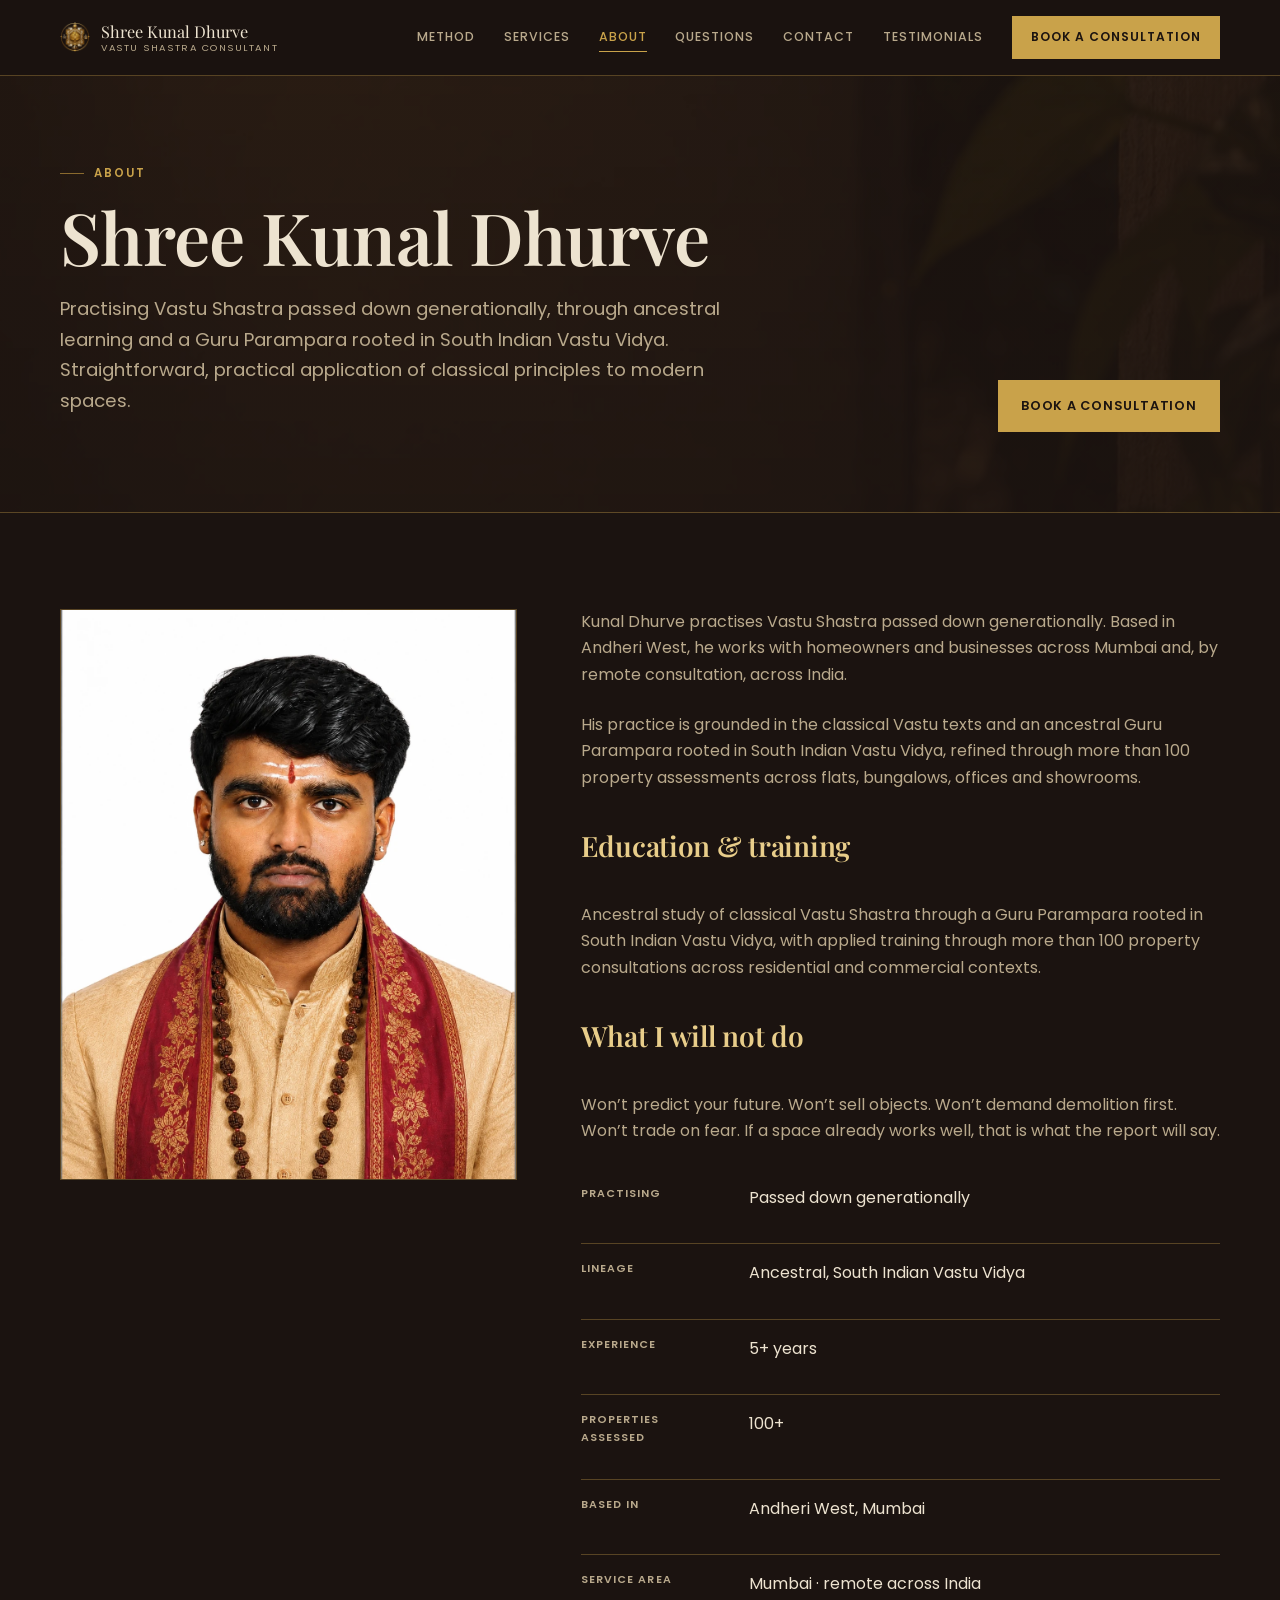
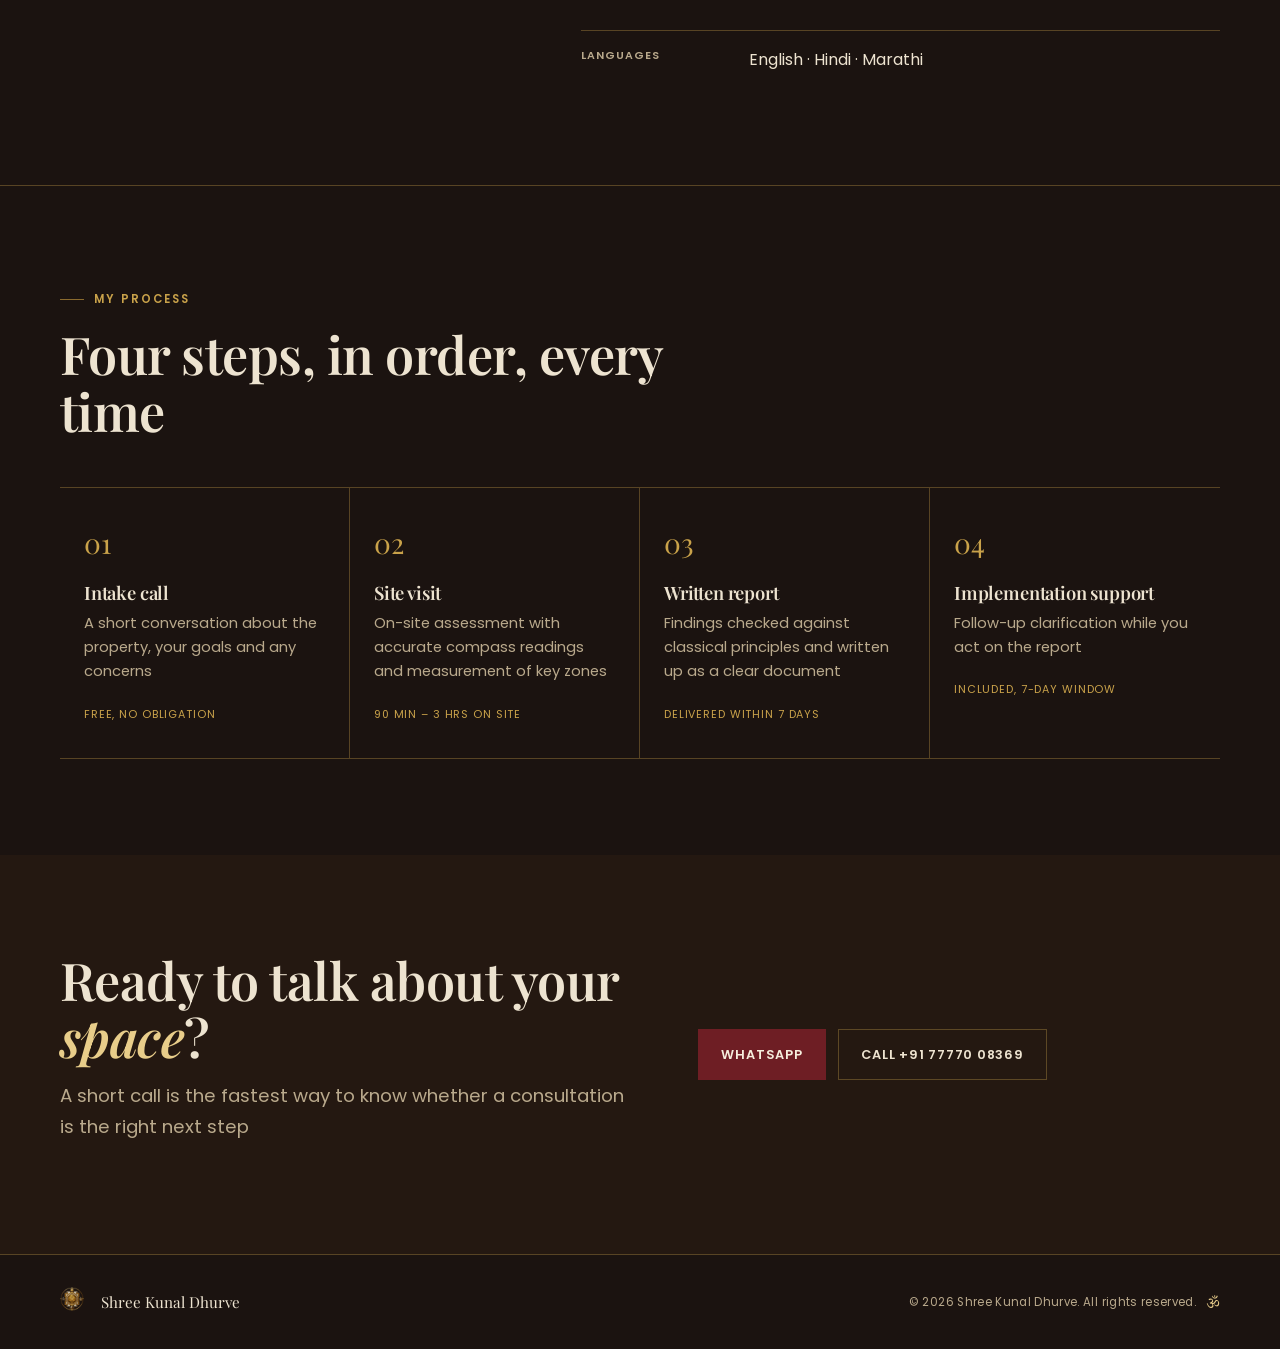
==== about.html @ 8e157ad5 "Fix mobile tap targets, heading hierarchy, and add structured data - css/style.css: split the blanke" ====
<!DOCTYPE html>
<html lang="en">
<head>
  <meta charset="UTF-8">
  <meta name="viewport" content="width=device-width, initial-scale=1.0">
  <title>About Shree Kunal Dhurve | Vastu Consultant in Mumbai</title>
  <meta name="description" content="Kunal Dhurve practises Vastu Shastra through ancestral learning and a Guru Parampara rooted in South Indian Vastu Vidya. Based in Andheri West, Mumbai.">
  <meta name="keywords" content="vastu consultant Mumbai, vastu consultant Andheri West, vastu shastra consultant, vastu background, vastu training">

  <meta property="og:type" content="website">
  <meta property="og:title" content="About Shree Kunal Dhurve | Vastu Shastra Consultant, Mumbai">
  <meta property="og:description" content="Practising Vastu Shastra passed down generationally, through ancestral learning and South Indian Vastu Vidya.">
  <meta property="og:url" content="https://shreekunalconsultancy.com/about.html">
  <meta property="og:locale" content="en_IN">

  <link rel="canonical" href="https://shreekunalconsultancy.com/about.html">

  <link rel="icon" type="image/png" href="assets/images/favicon-32.png" sizes="32x32">
  <link rel="icon" type="image/png" href="assets/images/favicon-64.png" sizes="64x64">
  <link rel="apple-touch-icon" href="assets/images/apple-touch-icon-180.png">

  <link rel="preconnect" href="https://fonts.googleapis.com">
  <link rel="preconnect" href="https://fonts.gstatic.com" crossorigin>
  <link href="https://fonts.googleapis.com/css2?family=Playfair+Display:ital,wght@0,500;0,600;0,700;1,500&family=Poppins:wght@300;400;500;600;700&family=Noto+Serif+Devanagari:wght@500;600;700&family=Noto+Sans+Devanagari:wght@400;500;600&display=swap" rel="stylesheet">

  <link rel="stylesheet" href="css/style.css">

  <script type="application/ld+json">
  {
    "@context": "https://schema.org",
    "@type": "Person",
    "@id": "https://shreekunalconsultancy.com/about.html#kunal-dhurve",
    "name": "Kunal Dhurve",
    "jobTitle": "Vastu Shastra Consultant",
    "image": "https://shreekunalconsultancy.com/assets/images/kunal-photo.jpg",
    "url": "https://shreekunalconsultancy.com/about.html",
    "worksFor": {
      "@id": "https://shreekunalconsultancy.com/#business",
      "@type": "ProfessionalService",
      "name": "Shree Kunal Dhurve"
    },
    "knowsAbout": [
      "Residential Vastu Shastra",
      "Commercial Vastu Shastra",
      "Industrial Vastu Shastra",
      "Property Selection Vastu Consultation",
      "Plot & Construction Vastu Shastra",
      "Remote Vastu Consultation"
    ]
  }
  </script>
</head>
<body>

  <header class="site-header">
    <div class="wrap site-header__inner">
      <a href="index.html" class="brand">
        <span class="brand__mark" aria-hidden="true">
          <picture>
            <source srcset="assets/images/sri-yantra-logo.webp" type="image/webp">
            <img src="assets/images/sri-yantra-logo.png" alt="" width="30" height="30" loading="eager" decoding="async">
          </picture>
        </span>
        <span class="brand__name">
          Shree Kunal Dhurve
          <small>Vastu Shastra Consultant</small>
        </span>
      </a>

      <nav class="nav" aria-label="Primary">
        <a href="index.html#method">Method</a>
        <a href="services.html">Services</a>
        <a href="about.html" aria-current="page">About</a>
        <a href="faq.html">Questions</a>
        <a href="contact.html">Contact</a>
        <a href="testimonials.html">Testimonials</a>
        <a href="https://wa.me/917777008369?text=Hello%2C%20I%20would%20like%20to%20enquire%20about%20a%20vastu%20consultation." class="nav__cta" target="_blank" rel="noopener">Book a consultation</a>
      </nav>

      <button class="nav-toggle" aria-label="Open menu" aria-expanded="false">
        <svg width="20" height="20" viewBox="0 0 20 20" fill="none" stroke="currentColor" stroke-width="1.6">
          <line x1="3" y1="6" x2="17" y2="6"/>
          <line x1="3" y1="10" x2="17" y2="10"/>
          <line x1="3" y1="14" x2="17" y2="14"/>
        </svg>
      </button>
    </div>
  </header>

  <main>

    <section class="page-head">
      <div class="wrap page-head__inner">
        <div>
          <span class="eyebrow">About</span>
          <h1>Shree Kunal Dhurve</h1>
          <p class="lede" style="margin-top: 1.25rem;">Practising Vastu Shastra passed down generationally, through ancestral learning and a Guru Parampara rooted in South Indian Vastu Vidya. Straightforward, practical application of classical principles to modern spaces.</p>
        </div>
        <a href="https://wa.me/917777008369?text=Hello%2C%20I%20would%20like%20to%20enquire%20about%20a%20vastu%20consultation." target="_blank" rel="noopener" class="btn btn--filled">Book a consultation</a>
      </div>
    </section>

    <section class="section">
      <div class="wrap about-grid">
        <div class="about-photo">
          <picture>
            <source srcset="assets/images/kunal-photo.webp" type="image/webp">
            <img src="assets/images/kunal-photo.jpg" alt="Portrait of Kunal Dhurve" width="1104" height="1425" loading="lazy" decoding="async" style="width:100%;height:100%;object-fit:cover;">
          </picture>
        </div>

        <div class="about-bio">
          <h2 class="sr-only">Background</h2>
          <p>Kunal Dhurve practises Vastu Shastra passed down generationally. Based in Andheri West, he works with homeowners and businesses across Mumbai and, by remote consultation, across India.</p>

          <p>His practice is grounded in the classical Vastu texts and an ancestral Guru Parampara rooted in South Indian Vastu Vidya, refined through more than 100 property assessments across flats, bungalows, offices and showrooms.</p>

          <h3>Education &amp; training</h3>
          <p>Ancestral study of classical Vastu Shastra through a Guru Parampara rooted in South Indian Vastu Vidya, with applied training through more than 100 property consultations across residential and commercial contexts.</p>

          <h3>What I will not do</h3>
          <p>Won&rsquo;t predict your future. Won&rsquo;t sell objects. Won&rsquo;t demand demolition first. Won&rsquo;t trade on fear. If a space already works well, that is what the report will say.</p>

          <div class="creds">
            <div class="creds__item">
              <span class="creds__label">Practising</span>
              <span>Passed down generationally</span>
            </div>
            <div class="creds__item">
              <span class="creds__label">Lineage</span>
              <span>Ancestral, South Indian Vastu Vidya</span>
            </div>
            <div class="creds__item">
              <span class="creds__label">Experience</span>
              <span>5+ years</span>
            </div>
            <div class="creds__item">
              <span class="creds__label">Properties assessed</span>
              <span>100+</span>
            </div>
            <div class="creds__item">
              <span class="creds__label">Based in</span>
              <span>Andheri West, Mumbai</span>
            </div>
            <div class="creds__item">
              <span class="creds__label">Service area</span>
              <span>Mumbai &middot; remote across India</span>
            </div>
            <div class="creds__item">
              <span class="creds__label">Languages</span>
              <span>English &middot; Hindi &middot; Marathi</span>
            </div>
          </div>
        </div>
      </div>
    </section>

    <section class="section hairline-top" id="method">
      <div class="wrap">
        <div class="section-head">
          <span class="eyebrow">My process</span>
          <h2>Four steps, in order, every time</h2>
        </div>

        <ol class="method">
          <li class="method__step">
            <div class="method__num">01</div>
            <h4>Intake call</h4>
            <p>A short conversation about the property, your goals and any concerns</p>
            <span class="method__meta">Free, no obligation</span>
          </li>
          <li class="method__step">
            <div class="method__num">02</div>
            <h4>Site visit</h4>
            <p>On-site assessment with accurate compass readings and measurement of key zones</p>
            <span class="method__meta">90 min &ndash; 3 hrs on site</span>
          </li>
          <li class="method__step">
            <div class="method__num">03</div>
            <h4>Written report</h4>
            <p>Findings checked against classical principles and written up as a clear document</p>
            <span class="method__meta">Delivered within 7 days</span>
          </li>
          <li class="method__step">
            <div class="method__num">04</div>
            <h4>Implementation support</h4>
            <p>Follow-up clarification while you act on the report</p>
            <span class="method__meta">Included, 7-day window</span>
          </li>
        </ol>
      </div>
    </section>

    <section class="cta-strip section section--dark">
      <div class="wrap contact-split" style="align-items:center;">
        <div>
          <h2>Ready to talk about your <em>space</em>?</h2>
          <p class="lede stone-text">A short call is the fastest way to know whether a consultation is the right next step</p>
        </div>
        <div class="hero__ctas" style="margin-top:0;">
          <a href="https://wa.me/917777008369?text=Hello%2C%20I%20would%20like%20to%20enquire%20about%20a%20vastu%20consultation." target="_blank" rel="noopener" class="btn btn--filled">WhatsApp</a>
          <a href="tel:+917777008369" class="btn btn--outline">Call +91 77770 08369</a>
        </div>
      </div>
    </section>

  </main>

  <footer class="site-footer section--dark">
    <div class="wrap footer__inner">
      <div class="footer__brand">
        <span class="brand__mark" aria-hidden="true">
          <picture>
            <source srcset="assets/images/sri-yantra-logo.webp" type="image/webp">
            <img src="assets/images/sri-yantra-logo.png" alt="" width="24" height="24" loading="lazy" decoding="async">
          </picture>
        </span>
        <span class="footer__name">Shree Kunal Dhurve</span>
      </div>
      <span class="footer__copy">&copy; 2026 Shree Kunal Dhurve. All rights reserved. <span class="footer__om" aria-hidden="true">ॐ</span></span>
    </div>
  </footer>

  <script src="js/main.js"></script>
</body>
</html>
---- css/style.css ----
/* ==========================================================================
   Shree Kunal Dhurve, Vastu Shastra Consultant
   Design system + component styles
   Ornate / classical theme — dark ink ground, gold accents
   ========================================================================== */

:root {
  --ink:           #1B1310;
  --ink2:          #241811;
  --ink3:          #2E2015;
  --gold:          #C9A24A;
  --gold-soft:     #E8CD8A;
  --brass:         #8A6A2E;
  --cream:         #F6EEDD;
  --cream-card:    #FBF6EA;
  --maroon:        #6E1E24;
  --tx-dark:       #EDE3D0;
  --tx-dark-muted: #B9A98C;
  --tx-light:      #2A1D12;
  --tx-light-muted:#6B5A42;
  --line-gold:     rgba(201,162,74,.35);
  --line-dark:     rgba(42,29,18,.14);
  --focus:         #C9A24A;

  --step-0: 1rem;
  --step-1: clamp(1.05rem, 1rem + 0.25vw, 1.15rem);
  --step-2: clamp(1.5rem, 1.3rem + 1vw, 1.75rem);
  --step-3: clamp(1.75rem, 1.5rem + 1.2vw, 2.25rem);
  --step-4: clamp(2.25rem, 1.8rem + 2.2vw, 3.25rem);
  --step-5: clamp(2.75rem, 2rem + 3.5vw, 4.5rem);

  --space-1: 0.5rem;
  --space-2: 1rem;
  --space-3: 1.5rem;
  --space-4: 2rem;
  --space-5: 3rem;
  --space-6: 4.5rem;
  --space-7: 6rem;

  --container: 1240px;
  --gutter: clamp(1.25rem, 4vw, 2.5rem);

  --ease: cubic-bezier(0.2, 0.7, 0.2, 1);
  --dur-fast: 160ms;
  --dur: 280ms;
}

/* Reset ------------------------------------------------------------------- */
*, *::before, *::after { box-sizing: border-box; }
html { -webkit-text-size-adjust: 100%; scroll-behavior: smooth; }
body {
  margin: 0;
  background: var(--ink);
  color: var(--tx-dark);
  font-family: "Poppins", "Noto Sans Devanagari", -apple-system, "Segoe UI", system-ui, Roboto, sans-serif;
  font-size: var(--step-0);
  line-height: 1.65;
  -webkit-font-smoothing: antialiased;
  text-rendering: optimizeLegibility;
  overflow-x: hidden;
}
img, svg { display: block; max-width: 100%; height: auto; }
button { font: inherit; cursor: pointer; }
a { color: inherit; text-decoration: none; }
* { border-radius: 0 !important; box-shadow: none !important; }

:focus-visible {
  outline: 2px solid var(--focus);
  outline-offset: 2px;
}

/* Typography ---------------------------------------------------------------- */
h1, h2, h3, h4 {
  font-family: "Playfair Display", "Noto Serif Devanagari", Georgia, serif;
  font-weight: 600;
  color: var(--tx-dark);
  letter-spacing: -0.01em;
  margin: 0 0 var(--space-2);
  line-height: 1.1;
}
h1 { font-size: var(--step-5); line-height: 1.05; }
h2 { font-size: var(--step-4); line-height: 1.1; }
h3 { font-size: var(--step-2); }
h4 { font-size: var(--step-1); }
h1 em, h2 em { font-style: italic; color: var(--gold); }
.section--dark h1 em, .section--dark h2 em { color: var(--gold); }
.cta-strip h2 em { color: var(--gold-soft); }

.lede { font-size: var(--step-1); color: var(--tx-dark-muted); max-width: 38em; }
.section--dark .lede { color: var(--tx-dark-muted); }
p { margin: 0 0 var(--space-2); }

/* Small-caps label: eyebrows, nav, buttons (never above 13px) -------------- */
.eyebrow, .mono {
  font-family: "Poppins", "Noto Sans Devanagari", sans-serif;
  font-size: 0.72rem;
  font-weight: 600;
  letter-spacing: 0.18em;
  text-transform: uppercase;
  color: var(--gold);
}
.section--dark .eyebrow, .section--dark .mono { color: var(--gold); }
.eyebrow { display: inline-flex; align-items: center; gap: 0.6rem; margin-bottom: var(--space-2); }
.eyebrow::before { content: ""; width: 24px; height: 1px; background: var(--brass); }
.cta-strip .eyebrow { color: var(--gold-soft); }

/* Layout -------------------------------------------------------------------- */
.wrap { width: 100%; max-width: var(--container); margin-inline: auto; padding-inline: var(--gutter); }
/* Visually hidden but present for screen readers and the document outline. */
.sr-only {
  position: absolute;
  width: 1px; height: 1px;
  margin: -1px;
  padding: 0;
  overflow: hidden;
  clip: rect(0, 0, 0, 0);
  white-space: nowrap;
  border: 0;
}
.section { padding-block: var(--space-7); background: var(--ink); color: var(--tx-dark); }
.section--dark { background: var(--ink2); color: var(--tx-dark); }
.section--dark .stone-text { color: var(--tx-dark-muted); }
.hairline-top { border-top: 1px solid var(--line-gold); }
.section--dark .hairline-top { border-top-color: var(--line-gold); }

/* Header ---------------------------------------------------------------------*/
.site-header {
  position: sticky; top: 0; z-index: 100;
  background: rgba(27, 19, 16, 0.92);
  backdrop-filter: saturate(140%) blur(8px);
  -webkit-backdrop-filter: saturate(140%) blur(8px);
  border-bottom: 1px solid var(--line-gold);
}
.site-header__inner { display: flex; align-items: center; justify-content: space-between; padding-block: var(--space-2); gap: var(--space-3); }
.brand { display: inline-flex; align-items: center; gap: 0.7rem; }
.brand__mark { width: 30px; height: 30px; color: var(--gold); flex-shrink: 0; }
.brand__name { font-family: "Playfair Display", "Noto Serif Devanagari", Georgia, serif; font-size: 1.02rem; line-height: 1.15; color: var(--tx-dark); }
.brand__name small {
  display: block;
  font-family: "Poppins", "Noto Sans Devanagari", sans-serif;
  font-size: 0.6rem;
  letter-spacing: 0.16em;
  text-transform: uppercase;
  color: var(--tx-dark-muted);
  margin-top: 2px;
}
.nav { display: flex; align-items: center; gap: 1.8rem; }
.nav a:not(.nav__cta) {
  font-family: "Poppins", "Noto Sans Devanagari", sans-serif;
  font-size: 0.78rem;
  font-weight: 500;
  letter-spacing: 0.08em;
  text-transform: uppercase;
  color: var(--tx-dark-muted);
  padding-block: 0.25rem;
  border-bottom: 1px solid transparent;
  transition: color var(--dur-fast) var(--ease), border-color var(--dur-fast) var(--ease);
}
.nav a:hover { color: var(--gold); }
.nav a[aria-current="page"] { color: var(--gold); border-bottom-color: var(--gold); }
.nav__cta {
  background: var(--gold);
  color: var(--ink);
  padding: 0.65rem 1.15rem;
  font-family: "Poppins", "Noto Sans Devanagari", sans-serif;
  font-size: 0.76rem;
  font-weight: 600;
  letter-spacing: 0.08em;
  text-transform: uppercase;
  border: 1px solid var(--gold);
  transition: background var(--dur-fast) var(--ease), border-color var(--dur-fast) var(--ease);
}
.nav__cta:hover { background: var(--gold-soft); border-color: var(--gold-soft); }

.nav-toggle {
  display: none;
  width: 40px; height: 40px;
  border: 1px solid var(--line-gold);
  background: transparent;
  align-items: center; justify-content: center;
  color: var(--tx-dark);
}

/* Buttons --------------------------------------------------------------------*/
.btn {
  display: inline-flex; align-items: center; justify-content: center; gap: 0.5rem;
  padding: 0.9rem 1.4rem;
  font-family: "Poppins", "Noto Sans Devanagari", sans-serif;
  font-size: 0.8rem;
  font-weight: 600;
  letter-spacing: 0.06em;
  text-transform: uppercase;
  border: 1px solid transparent;
  transition: background var(--dur-fast) var(--ease), color var(--dur-fast) var(--ease), border-color var(--dur-fast) var(--ease);
  white-space: nowrap;
}
.btn--filled { background: var(--gold); color: var(--ink); border-color: var(--gold); }
.btn--filled:hover { background: var(--gold-soft); border-color: var(--gold-soft); }
.btn--outline { background: transparent; color: var(--tx-dark); border-color: var(--line-gold); }
.btn--outline:hover { background: var(--gold); color: var(--ink); border-color: var(--gold); }
.section--dark .btn--outline { color: var(--tx-dark); border-color: var(--line-gold); }
.section--dark .btn--outline:hover { background: var(--gold); color: var(--ink); }
.cta-strip .btn--filled { background: var(--maroon); border-color: var(--maroon); color: var(--cream); }
.cta-strip .btn--filled:hover { background: var(--gold); border-color: var(--gold); color: var(--ink); }
.btn__icon { width: 15px; height: 15px; flex-shrink: 0; }

/* Diagonal hatch placeholder --------------------------------------------------*/
.placeholder {
  position: relative;
  background-color: var(--ink2);
  background-image: repeating-linear-gradient(45deg, var(--line-gold) 0, var(--line-gold) 1px, transparent 1px, transparent 13px);
  border: 1px solid var(--line-gold);
  display: grid; place-items: center;
  text-align: center;
  overflow: hidden;
}
.placeholder__label {
  font-family: "Poppins", "Noto Sans Devanagari", sans-serif;
  font-size: 0.68rem;
  letter-spacing: 0.14em;
  text-transform: uppercase;
  color: var(--tx-dark-muted);
  background: var(--ink);
  padding: 0.5rem 0.9rem;
  border: 1px solid var(--line-gold);
}

/* Hero -------------------------------------------------------------------- */
.hero {
  padding-top: clamp(3rem, 7vw, 5.5rem);
  padding-bottom: clamp(3rem, 7vw, 5.5rem);
  background: radial-gradient(ellipse at 75% 30%, var(--ink3), var(--ink) 70%);
}
.hero__inner { display: grid; grid-template-columns: 1.1fr 1fr; gap: clamp(2rem, 5vw, 4rem); align-items: start; }
.hero h1 { margin-bottom: var(--space-3); }
.hero__ctas { display: flex; flex-wrap: wrap; gap: 0.75rem; margin-top: var(--space-4); }
.hero__image { aspect-ratio: 6 / 5; border: 1px solid var(--line-gold); overflow: hidden; }
.hero__caption {
  margin-top: var(--space-2);
  font-family: "Poppins", "Noto Sans Devanagari", sans-serif;
  font-size: 0.72rem;
  letter-spacing: 0.03em;
  color: var(--tx-dark-muted);
}

/* Credential band ----------------------------------------------------------- */
.credentials {
  display: grid;
  grid-template-columns: repeat(4, 1fr);
  border-top: 1px solid var(--line-gold);
}
.credential {
  padding: var(--space-4) var(--space-3);
  border-right: 1px solid var(--line-gold);
}
.credential:last-child { border-right: 0; }
.credential__num { font-family: "Playfair Display", "Noto Serif Devanagari", Georgia, serif; font-size: var(--step-3); color: var(--gold); margin-bottom: 0.4rem; }
.credential__label {
  font-family: "Poppins", "Noto Sans Devanagari", sans-serif;
  font-size: 0.7rem; letter-spacing: 0.1em; text-transform: uppercase;
  color: var(--tx-dark-muted);
}

/* Section head ---------------------------------------------------------------*/
.section-head { max-width: 42em; margin-bottom: var(--space-5); }

/* Method ---------------------------------------------------------------------*/
.method {
  display: grid;
  grid-template-columns: repeat(4, 1fr);
  border-top: 1px solid var(--line-gold);
  border-bottom: 1px solid var(--line-gold);
  list-style: none; padding: 0; margin: 0;
}
.method__step { padding: var(--space-4) var(--space-3); border-right: 1px solid var(--line-gold); }
.method__step:last-child { border-right: 0; }
.method__num { font-family: "Playfair Display", "Noto Serif Devanagari", Georgia, serif; font-size: var(--step-2); color: var(--gold); margin-bottom: var(--space-2); }
.method__step h3, .method__step h4 { font-size: var(--step-1); margin-bottom: var(--space-1); }
.method__step p { font-size: 0.92rem; color: var(--tx-dark-muted); margin-bottom: var(--space-2); }
.method__meta {
  font-family: "Poppins", "Noto Sans Devanagari", sans-serif;
  font-size: 0.68rem; letter-spacing: 0.08em; text-transform: uppercase;
  color: var(--gold);
}

/* Services --------------------------------------------------------------------*/
.services {
  display: grid;
  grid-template-columns: repeat(3, 1fr);
  gap: 1px;
  background: var(--line-gold);
  border: 1px solid var(--line-gold);
}
.service { background: var(--ink2); padding: var(--space-4); display: flex; flex-direction: column; min-height: 100%; }
.service__index {
  font-family: "Poppins", "Noto Sans Devanagari", sans-serif;
  font-size: 0.68rem; letter-spacing: 0.12em; text-transform: uppercase;
  color: var(--gold); margin-bottom: var(--space-2);
}
.service h3 { font-size: var(--step-2); margin-bottom: var(--space-2); color: var(--gold-soft); }
.service p.service__desc { color: var(--tx-dark-muted); font-size: 0.95rem; margin-bottom: var(--space-3); }
.service__list { list-style: none; margin: 0 0 var(--space-3); padding: 0; }
.service__list-label {
  font-family: "Poppins", "Noto Sans Devanagari", sans-serif;
  font-size: 0.68rem; letter-spacing: 0.1em; text-transform: uppercase;
  color: var(--gold); font-weight: 600; margin-bottom: 0.5rem;
}
.service__list--not .service__list-label { color: var(--tx-dark-muted); }
.service__list li { font-size: 0.9rem; color: var(--tx-dark); padding: 0.3rem 0 0.3rem 1rem; position: relative; }
.service__list li::before { content: "+"; position: absolute; left: 0; color: var(--gold); }
.service__list--not li { color: var(--tx-dark-muted); }
.service__list--not li::before { content: "\2212"; color: var(--tx-dark-muted); }
.service__cta {
  margin-top: auto; padding-top: var(--space-3); border-top: 1px solid var(--line-gold);
  font-family: "Poppins", "Noto Sans Devanagari", sans-serif;
  font-size: 0.78rem; font-weight: 600; letter-spacing: 0.04em; text-transform: uppercase;
  color: var(--gold); display: inline-flex; align-items: center; gap: 0.4rem;
}
.service__cta:hover { color: var(--gold-soft); }

/* Stated limits ----------------------------------------------------------------*/
.limits-grid { display: grid; grid-template-columns: 1fr 1.6fr; gap: clamp(2rem, 5vw, 4rem); align-items: start; }
.limits {
  display: grid;
  grid-template-columns: 1fr 1fr;
  border-top: 1px solid var(--line-gold);
  border-left: 1px solid var(--line-gold);
}
.limits__item { padding: var(--space-3); border-right: 1px solid var(--line-gold); border-bottom: 1px solid var(--line-gold); }
.limits__item h3, .limits__item h4 { font-size: var(--step-1); margin-bottom: var(--space-1); color: var(--gold-soft); }
.limits__item p { color: var(--tx-dark-muted); font-size: 0.92rem; margin: 0; }

/* FAQ -----------------------------------------------------------------------*/
.faq { max-width: 780px; }
.faq__item { border-top: 1px solid var(--line-gold); }
.faq__item:last-child { border-bottom: 1px solid var(--line-gold); }
.faq__item h3 { margin: 0; }
.faq__question {
  display: flex; justify-content: space-between; align-items: center; gap: var(--space-3);
  width: 100%; background: transparent; border: 0; padding: var(--space-3) 0; text-align: left;
  font-family: "Playfair Display", "Noto Serif Devanagari", Georgia, serif; font-size: var(--step-1); color: var(--tx-dark);
}
.faq__question:hover, .faq__question[aria-expanded="true"] { color: var(--gold); }
.faq__icon { width: 20px; height: 20px; flex-shrink: 0; color: var(--gold); transition: transform var(--dur) var(--ease); }
.faq__question[aria-expanded="true"] .faq__icon { transform: rotate(45deg); }
.faq__answer { display: grid; grid-template-rows: 0fr; transition: grid-template-rows var(--dur) var(--ease); }
.faq__answer:not([hidden]) { grid-template-rows: 1fr; }
.faq__answer > div { overflow: hidden; padding-bottom: var(--space-3); }
.faq__answer[hidden] > div { padding-bottom: 0; }
.faq__answer p { margin: 0; color: var(--tx-dark-muted); }

/* Contact ----------------------------------------------------------------------*/
.contact-split { display: grid; grid-template-columns: 1.1fr 1fr; gap: clamp(2rem, 5vw, 5rem); align-items: start; }
.contact-split h2 { color: var(--tx-dark); }
.contact-split__phone { font-family: "Playfair Display", "Noto Serif Devanagari", Georgia, serif; font-size: var(--step-3); margin: var(--space-3) 0; color: var(--gold-soft); }
.contact-split__phone a { border-bottom: 1px solid var(--line-gold); }
.contact-split__phone a:hover { color: var(--gold); border-bottom-color: var(--gold); }
.contact-meta { display: grid; gap: var(--space-3); }
.contact-meta__item { padding-top: var(--space-3); border-top: 1px solid var(--line-gold); }
.contact-meta__item:first-child { border-top: 0; padding-top: 0; }
.contact-meta__label {
  font-family: "Poppins", "Noto Sans Devanagari", sans-serif;
  font-size: 0.68rem; letter-spacing: 0.12em; text-transform: uppercase; color: var(--gold);
  margin-bottom: 0.3rem; display: block;
}
.contact-meta__item p { color: var(--tx-dark); margin: 0; }

/* Full contact page ---------------------------------------------------*/
.contact { display: grid; grid-template-columns: 1fr 1fr; gap: var(--space-5); align-items: start; }
.contact__panel { background: var(--ink2); border: 1px solid var(--line-gold); padding: var(--space-4); }
.contact__row { display: flex; gap: 0.75rem; align-items: flex-start; padding-block: var(--space-2); border-top: 1px solid var(--line-gold); }
.contact__row:first-of-type { border-top: 0; padding-top: 0; }
.contact__row svg { color: var(--gold); margin-top: 0.25rem; flex-shrink: 0; }
.contact__row strong {
  display: block; font-family: "Poppins", "Noto Sans Devanagari", sans-serif; font-size: 0.68rem;
  letter-spacing: 0.1em; text-transform: uppercase; color: var(--tx-dark-muted); margin-bottom: 0.3rem; font-weight: 600;
}
.contact__row a { color: var(--tx-dark); border-bottom: 1px solid var(--line-gold); }
.contact__row a:hover { color: var(--gold); border-bottom-color: var(--gold); }

.form { display: grid; gap: var(--space-3); }
.form__field { display: grid; gap: 0.4rem; }
.form__field label {
  font-family: "Poppins", "Noto Sans Devanagari", sans-serif; font-size: 0.68rem;
  letter-spacing: 0.1em; text-transform: uppercase; color: var(--tx-dark-muted);
}
.form__field input, .form__field textarea {
  background: var(--ink); border: 1px solid var(--line-gold); padding: 0.85rem 1rem;
  font: inherit; color: var(--tx-dark); width: 100%;
  transition: border-color var(--dur-fast) var(--ease);
}
.form__field input::placeholder, .form__field textarea::placeholder { color: var(--tx-dark-muted); opacity: 1; }
.form__field input:focus, .form__field textarea:focus { outline: none; border-color: var(--gold); }
.form__field textarea { resize: vertical; min-height: 120px; }
.form__note { font-size: 0.82rem; color: var(--tx-dark-muted); margin: 0; }
.form__status { font-size: 0.88rem; padding: 0.6rem 0.8rem; display: none; border: 1px solid var(--line-gold); }
.form__status--ok { display: block; color: var(--gold-soft); border-color: var(--gold); }
.form__status--err { display: block; color: #E4776B; border-color: #8B3A2E; }

.map { width: 100%; aspect-ratio: 16 / 8; border: 1px solid var(--line-gold); overflow: hidden; background: var(--ink2); filter: sepia(18%) saturate(85%) brightness(0.92); }

.services-banner {
  aspect-ratio: 5 / 4;
  max-width: 900px;
  margin-inline: auto;
  border: 1px solid var(--line-gold);
  overflow: hidden;
}

/* Footer ----------------------------------------------------------------------*/
.site-footer { border-top: 1px solid var(--line-gold); padding-block: var(--space-4); background: var(--ink); }
.footer__inner { display: flex; align-items: center; justify-content: space-between; flex-wrap: wrap; gap: var(--space-2); }
.footer__brand { display: inline-flex; align-items: center; gap: 0.7rem; }
.footer__brand .brand__mark { color: var(--gold); }
.footer__name { font-family: "Playfair Display", "Noto Serif Devanagari", Georgia, serif; font-size: 0.95rem; color: var(--tx-dark); }
.footer__copy {
  font-family: "Poppins", "Noto Sans Devanagari", sans-serif;
  font-size: 0.72rem; letter-spacing: 0.03em; color: var(--tx-dark-muted);
  display: inline-flex; align-items: center; gap: 0.6rem;
}
.footer__om { color: var(--gold-soft); font-family: "Playfair Display", "Noto Serif Devanagari", serif; font-size: 0.95rem; }

/* Page head (subpages) ---------------------------------------------------------*/
.page-head {
  padding-block: clamp(3rem, 7vw, 5rem);
  border-bottom: 1px solid var(--line-gold);
  background:
    linear-gradient(rgba(27,19,16,.90), rgba(27,19,16,.95)),
    url('../assets/images/diya-texture-bg.jpg') center 30% / cover no-repeat;
}
.page-head__inner { display: grid; grid-template-columns: 1fr auto; gap: var(--space-4); align-items: end; }

/* About page --------------------------------------------------------------------*/
.about-grid { display: grid; grid-template-columns: 1fr 1.4fr; gap: clamp(2rem, 5vw, 4rem); align-items: start; }
.about-photo { aspect-ratio: 4 / 5; border: 1px solid var(--line-gold); overflow: hidden; }
.about-bio { display: grid; gap: var(--space-3); align-content: start; }
.about-bio h3 { font-size: var(--step-2); margin-top: var(--space-2); color: var(--gold-soft); }
.about-bio p { color: var(--tx-dark-muted); margin: 0; }
.creds { display: grid; gap: var(--space-2); margin-top: var(--space-2); }
.creds__item { display: grid; grid-template-columns: 9rem 1fr; gap: var(--space-3); padding-block: var(--space-2); border-top: 1px solid var(--line-gold); align-items: start; }
.creds__item:first-child { border-top: 0; padding-top: 0; }
.creds__label {
  font-family: "Poppins", "Noto Sans Devanagari", sans-serif; font-size: 0.68rem;
  letter-spacing: 0.1em; text-transform: uppercase; color: var(--tx-dark-muted); font-weight: 600;
}

/* Reveal animation ----------------------------------------------------------------*/
.reveal { opacity: 0; transform: translateY(10px); transition: opacity 500ms var(--ease), transform 500ms var(--ease); }
.reveal.is-in { opacity: 1; transform: none; }
@media (prefers-reduced-motion: reduce) {
  *, *::before, *::after { animation-duration: 0.001ms !important; transition-duration: 0.001ms !important; }
  html { scroll-behavior: auto; }
  .reveal { opacity: 1; transform: none; }
}

/* Mobile nav overlay -----------------------------------------------------------*/
.nav.is-open {
  position: fixed; inset: 64px 0 0 0; z-index: 200;
  background: var(--ink);
  display: grid; align-content: start; gap: 1.25rem;
  padding: var(--space-4) var(--gutter);
  border-top: 1px solid var(--line-gold);
}
body.nav-open { overflow: hidden; }

/* Responsive ---------------------------------------------------------------------*/
@media (max-width: 980px) {
  .hero__inner { grid-template-columns: 1fr; }
  .credentials { grid-template-columns: repeat(2, 1fr); }
  .credential:nth-child(2) { border-right: 0; }
  .credential:nth-child(1), .credential:nth-child(2) { border-bottom: 1px solid var(--line-gold); }
  .method { grid-template-columns: repeat(2, 1fr); }
  .method__step:nth-child(2) { border-right: 0; }
  .method__step:nth-child(1), .method__step:nth-child(2) { border-bottom: 1px solid var(--line-gold); }
  .services { grid-template-columns: 1fr; }
  .limits-grid { grid-template-columns: 1fr; }
  .contact-split { grid-template-columns: 1fr; }
  .contact { grid-template-columns: 1fr; }
  .about-grid { grid-template-columns: 1fr; }
  .page-head__inner { grid-template-columns: 1fr; align-items: start; }
  .creds__item { grid-template-columns: 1fr; gap: 0.25rem; }
  .limits { grid-template-columns: 1fr; }
  .limits__item { border-right: 0; }
}

@media (max-width: 720px) {
  .nav { display: none; }
  .nav-toggle { display: inline-flex; }
  .method { grid-template-columns: 1fr; }
  .method__step { border-right: 0; border-bottom: 1px solid var(--line-gold); }
  .method__step:last-child { border-bottom: 0; }
  .credentials { grid-template-columns: 1fr; }
  .credential { border-right: 0; border-bottom: 1px solid var(--line-gold); }
  .credential:last-child { border-bottom: 0; }
  .footer__inner { flex-direction: column; align-items: flex-start; }
}

@media (max-width: 720px) {
  button, input, select, textarea, .faq__question {
    min-height: 44px;
  }

  /* min-height alone does nothing on inline <a> elements, so the genuine
     tap targets also get display:inline-flex to make it apply. Scoped to
     specific selectors rather than every <a>, since flexing a link that
     sits inside running text would break its line wrap. */
  .contact-split__phone a,
  .contact__row a,
  .contact-meta__item a,
  .nav a,
  .service__cta,
  .btn,
  .nav__cta,
  a[href^="tel:"],
  a[href^="mailto:"] {
    min-height: 44px;
    display: inline-flex;
    align-items: center;
  }

  /* Links inside running paragraphs keep display:inline and get a
     touch-friendly hit area from padding instead. */
  .lede a {
    padding-block: 0.8rem;
  }
}
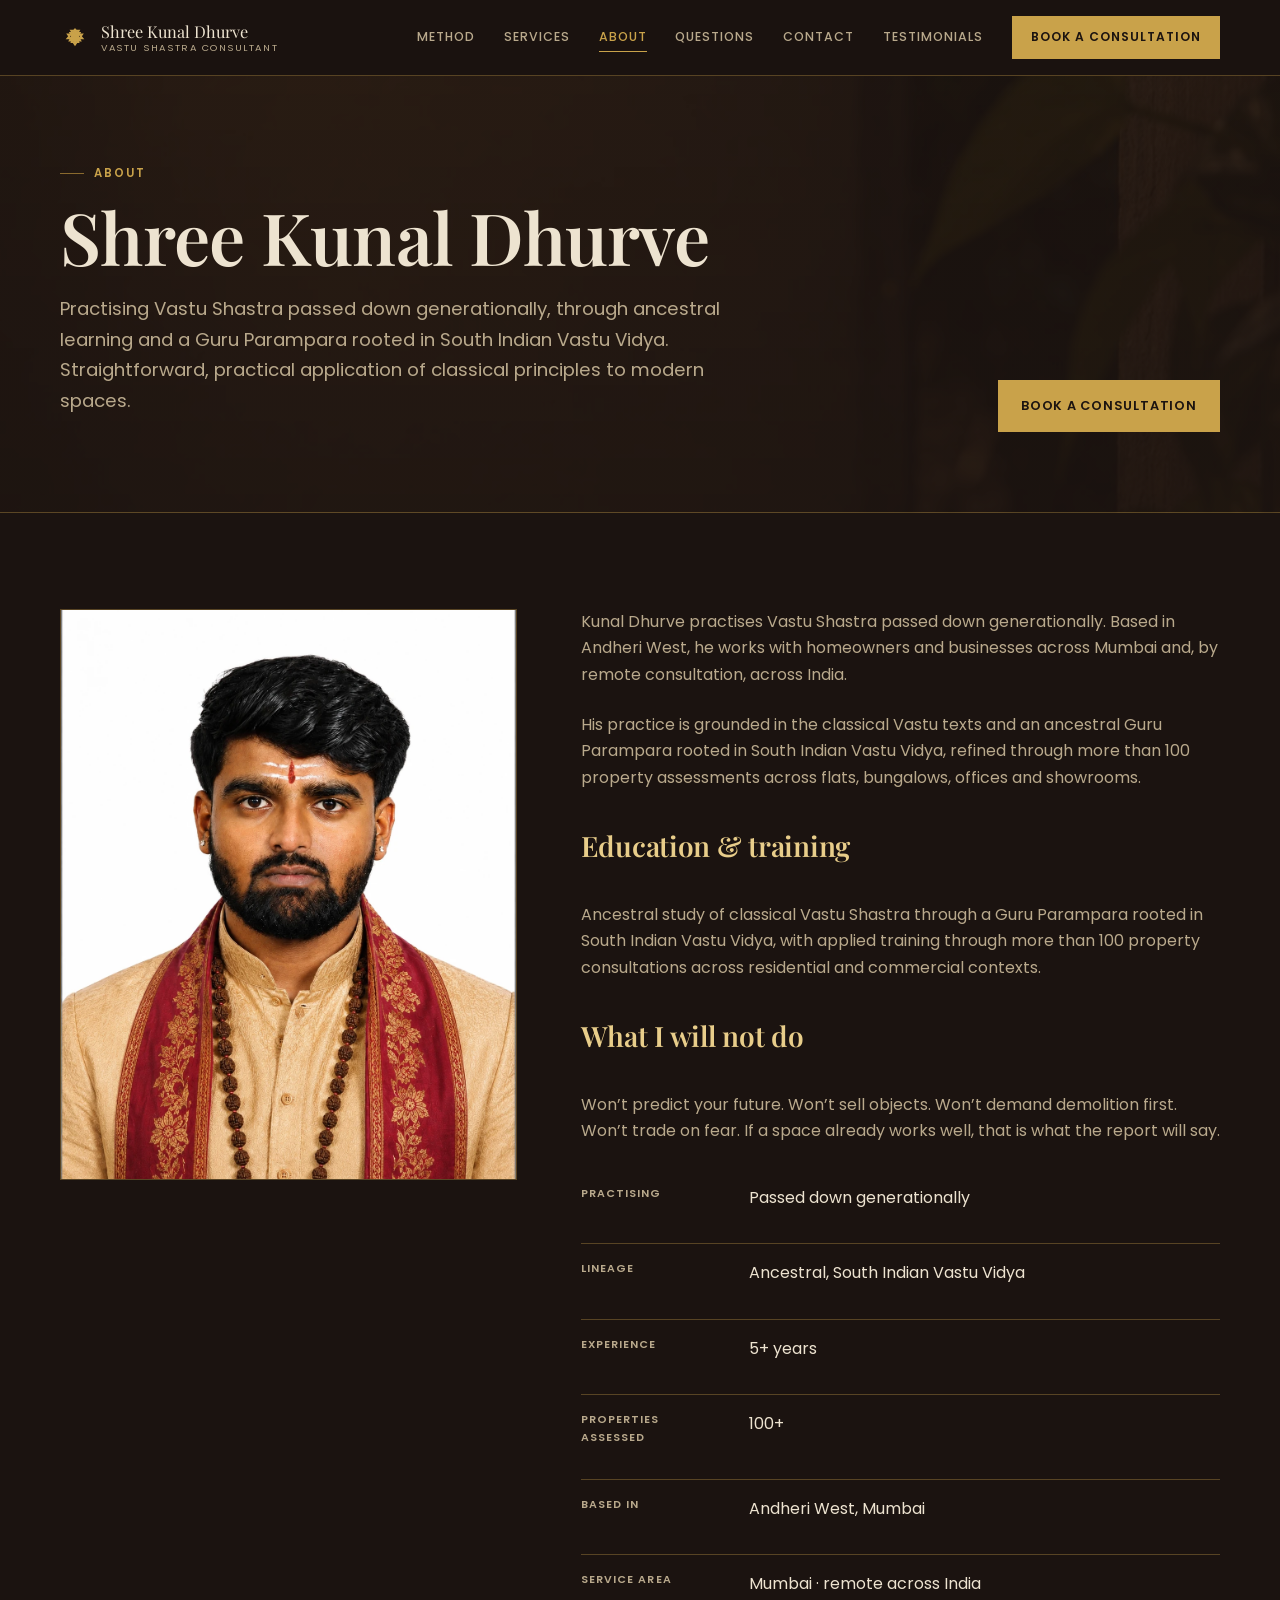
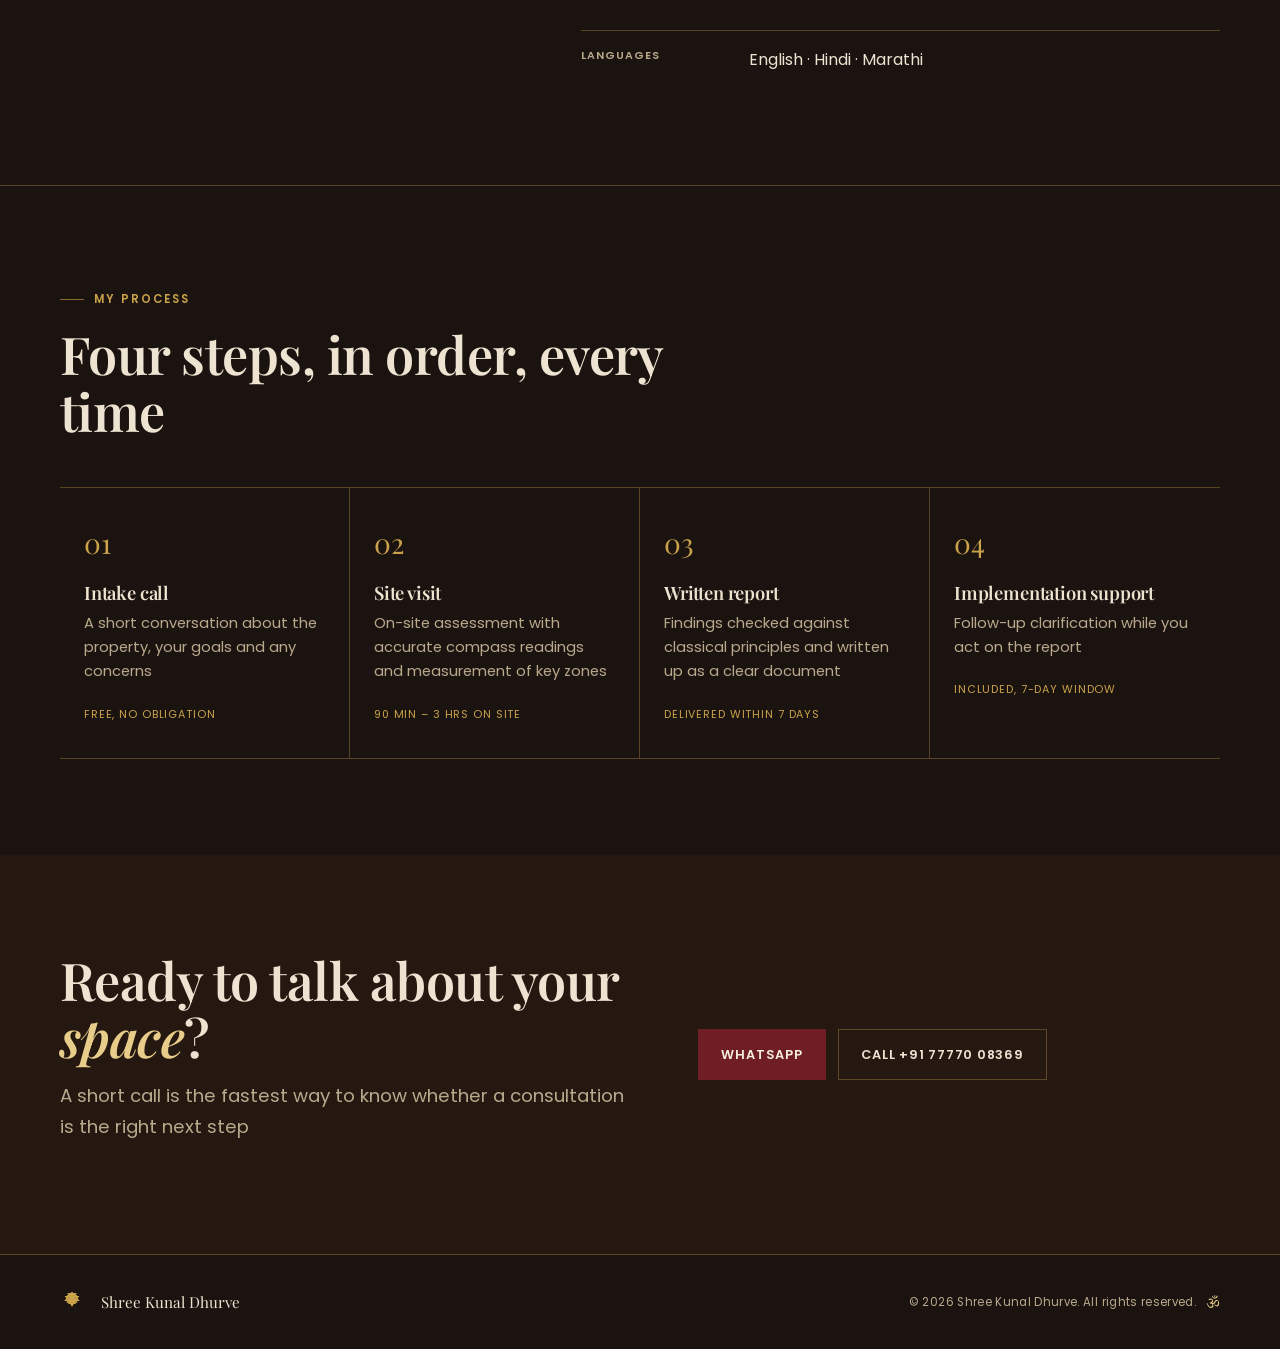
==== commit 85a24d7f: "Replace AI-generated logo with mathematically-constructed Sri Yantra; add service-mark icon sprite a" ====
--- a/about.html
+++ b/about.html
@@ -12,6 +12,12 @@
   <meta property="og:description" content="Practising Vastu Shastra passed down generationally, through ancestral learning and South Indian Vastu Vidya.">
   <meta property="og:url" content="https://shreekunalconsultancy.com/about.html">
   <meta property="og:locale" content="en_IN">
+  <meta property="og:image" content="https://shreekunalconsultancy.com/assets/images/og-image.jpg">
+  <meta property="og:image:width" content="1200">
+  <meta property="og:image:height" content="630">
+  <meta property="og:image:alt" content="A brass oil lamp burning in near darkness on a wooden ledge">
+  <meta name="twitter:card" content="summary_large_image">
+  <meta name="twitter:image" content="https://shreekunalconsultancy.com/assets/images/og-image.jpg">
 
   <link rel="canonical" href="https://shreekunalconsultancy.com/about.html">
 
@@ -56,10 +62,20 @@
     <div class="wrap site-header__inner">
       <a href="index.html" class="brand">
         <span class="brand__mark" aria-hidden="true">
-          <picture>
-            <source srcset="assets/images/sri-yantra-logo.webp" type="image/webp">
-            <img src="assets/images/sri-yantra-logo.png" alt="" width="30" height="30" loading="eager" decoding="async">
-          </picture>
+          <svg viewBox="0 0 1000 1000" width="30" height="30" xmlns="http://www.w3.org/2000/svg">
+            <g id="triangles">
+              <polygon points="500.00,523.11 366.22,286.60 633.78,286.60" fill="none" stroke="currentColor" stroke-width="1.6" vector-effect="non-scaling-stroke"/>
+              <polygon points="500.00,673.33 336.58,355.86 663.42,355.86" fill="none" stroke="currentColor" stroke-width="1.6" vector-effect="non-scaling-stroke"/>
+              <polygon points="500.00,760.00 256.99,407.56 743.01,407.56" fill="none" stroke="currentColor" stroke-width="1.6" vector-effect="non-scaling-stroke"/>
+              <polygon points="500.00,624.16 412.84,447.89 587.16,447.89" fill="none" stroke="currentColor" stroke-width="1.6" vector-effect="non-scaling-stroke"/>
+              <polygon points="500.00,552.00 445.82,473.05 554.18,473.05" fill="none" stroke="currentColor" stroke-width="1.6" vector-effect="non-scaling-stroke"/>
+              <polygon points="500.00,355.86 422.67,523.11 577.33,523.11" fill="none" stroke="currentColor" stroke-width="1.6" vector-effect="non-scaling-stroke"/>
+              <polygon points="500.00,240.00 245.25,552.00 754.75,552.00" fill="none" stroke="currentColor" stroke-width="1.6" vector-effect="non-scaling-stroke"/>
+              <polygon points="500.00,286.60 317.59,624.16 682.41,624.16" fill="none" stroke="currentColor" stroke-width="1.6" vector-effect="non-scaling-stroke"/>
+              <polygon points="500.00,407.56 385.08,673.33 614.92,673.33" fill="none" stroke="currentColor" stroke-width="1.6" vector-effect="non-scaling-stroke"/>
+            </g>
+            <g id="bindu"><circle cx="500.00" cy="500.00" r="9" fill="currentColor" stroke="none"/></g>
+          </svg>
         </span>
         <span class="brand__name">
           Shree Kunal Dhurve
@@ -210,10 +226,20 @@
     <div class="wrap footer__inner">
       <div class="footer__brand">
         <span class="brand__mark" aria-hidden="true">
-          <picture>
-            <source srcset="assets/images/sri-yantra-logo.webp" type="image/webp">
-            <img src="assets/images/sri-yantra-logo.png" alt="" width="24" height="24" loading="lazy" decoding="async">
-          </picture>
+          <svg viewBox="0 0 1000 1000" width="24" height="24" xmlns="http://www.w3.org/2000/svg">
+            <g id="triangles">
+              <polygon points="500.00,523.11 366.22,286.60 633.78,286.60" fill="none" stroke="currentColor" stroke-width="1.6" vector-effect="non-scaling-stroke"/>
+              <polygon points="500.00,673.33 336.58,355.86 663.42,355.86" fill="none" stroke="currentColor" stroke-width="1.6" vector-effect="non-scaling-stroke"/>
+              <polygon points="500.00,760.00 256.99,407.56 743.01,407.56" fill="none" stroke="currentColor" stroke-width="1.6" vector-effect="non-scaling-stroke"/>
+              <polygon points="500.00,624.16 412.84,447.89 587.16,447.89" fill="none" stroke="currentColor" stroke-width="1.6" vector-effect="non-scaling-stroke"/>
+              <polygon points="500.00,552.00 445.82,473.05 554.18,473.05" fill="none" stroke="currentColor" stroke-width="1.6" vector-effect="non-scaling-stroke"/>
+              <polygon points="500.00,355.86 422.67,523.11 577.33,523.11" fill="none" stroke="currentColor" stroke-width="1.6" vector-effect="non-scaling-stroke"/>
+              <polygon points="500.00,240.00 245.25,552.00 754.75,552.00" fill="none" stroke="currentColor" stroke-width="1.6" vector-effect="non-scaling-stroke"/>
+              <polygon points="500.00,286.60 317.59,624.16 682.41,624.16" fill="none" stroke="currentColor" stroke-width="1.6" vector-effect="non-scaling-stroke"/>
+              <polygon points="500.00,407.56 385.08,673.33 614.92,673.33" fill="none" stroke="currentColor" stroke-width="1.6" vector-effect="non-scaling-stroke"/>
+            </g>
+            <g id="bindu"><circle cx="500.00" cy="500.00" r="9" fill="currentColor" stroke="none"/></g>
+          </svg>
         </span>
         <span class="footer__name">Shree Kunal Dhurve</span>
       </div>
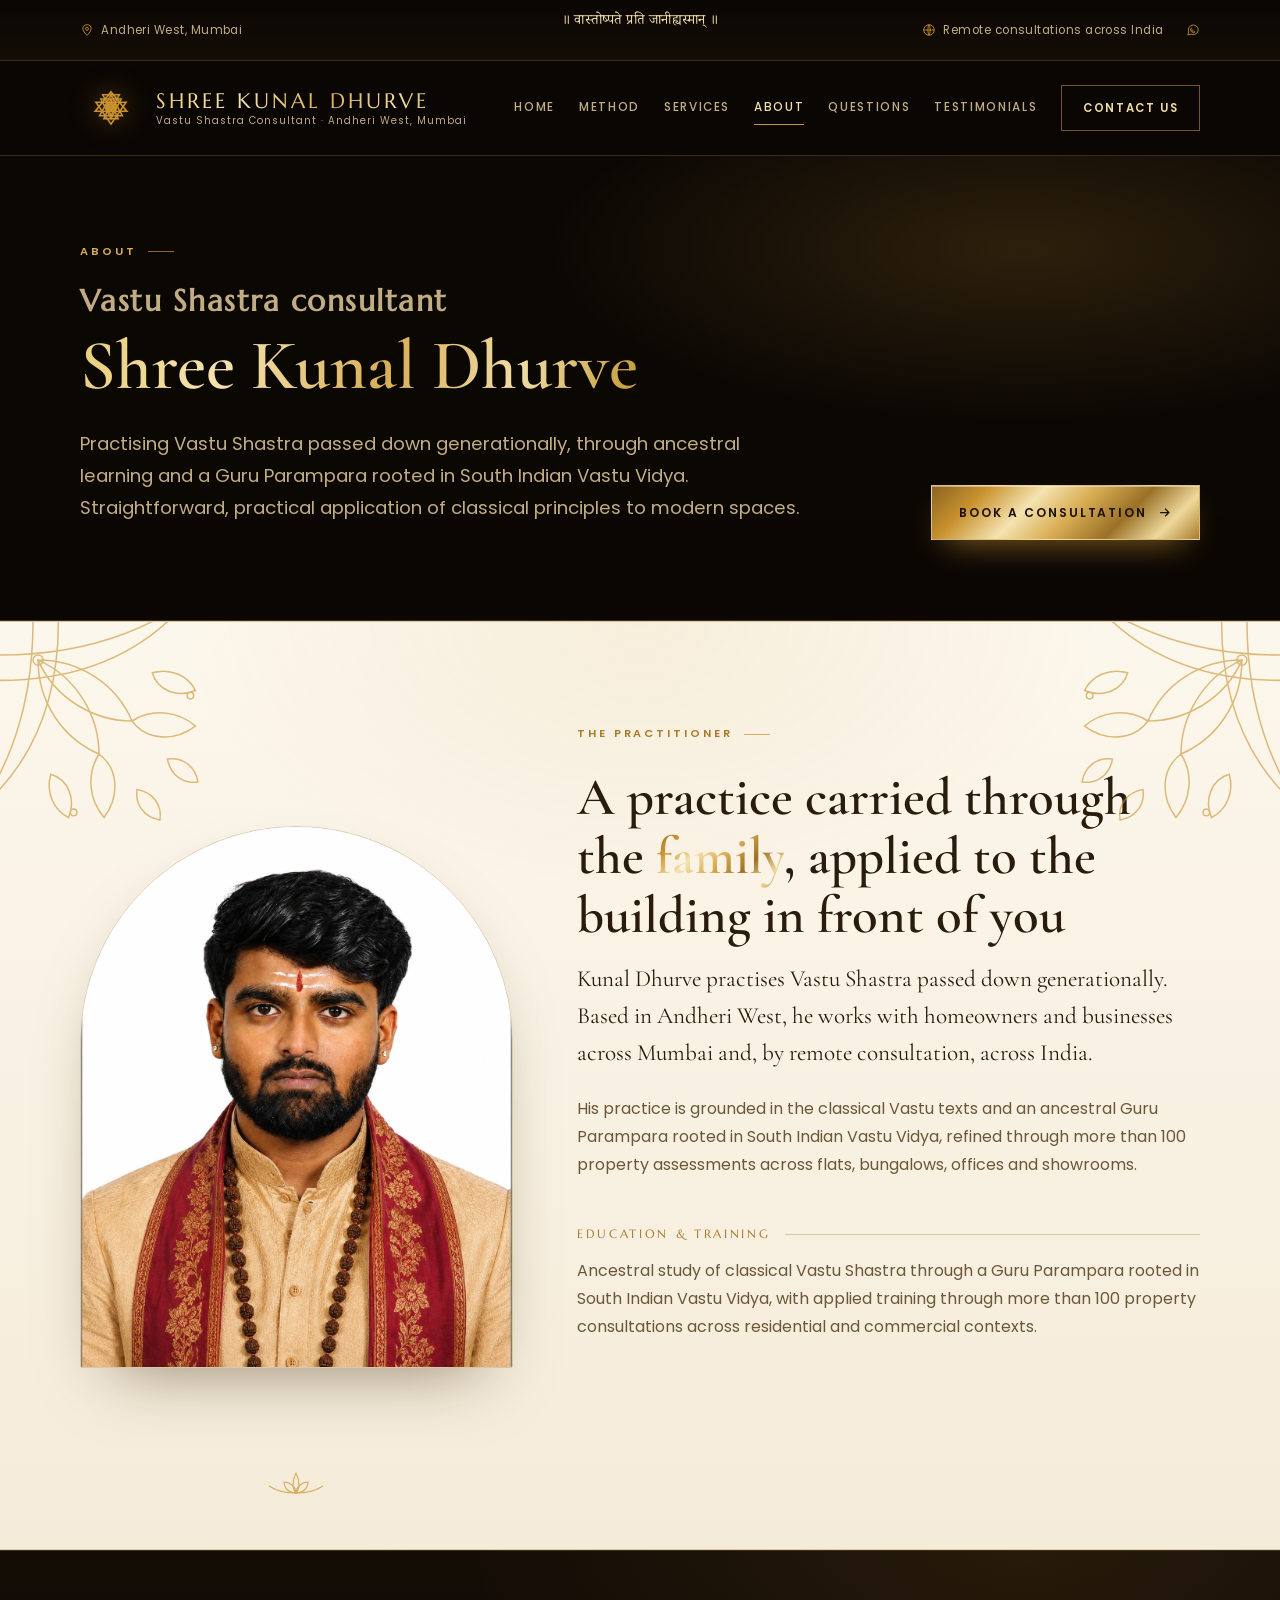
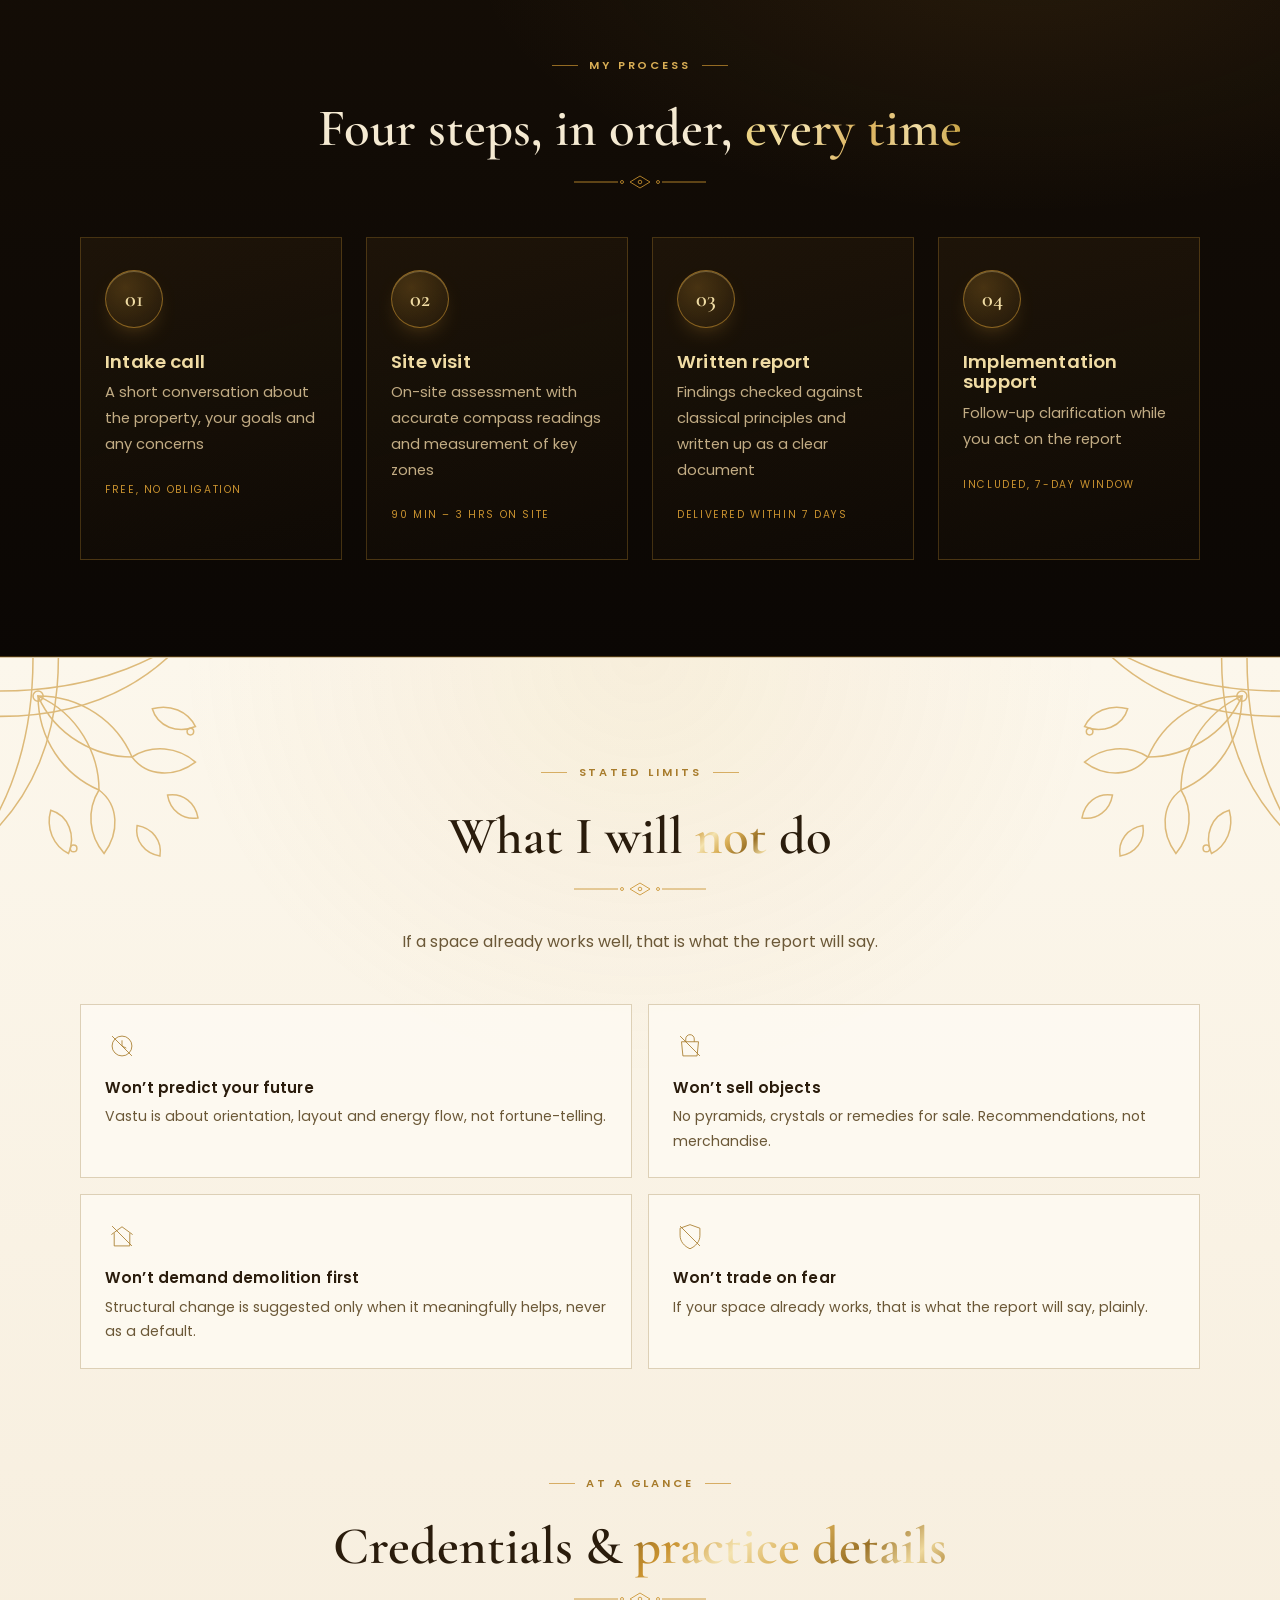
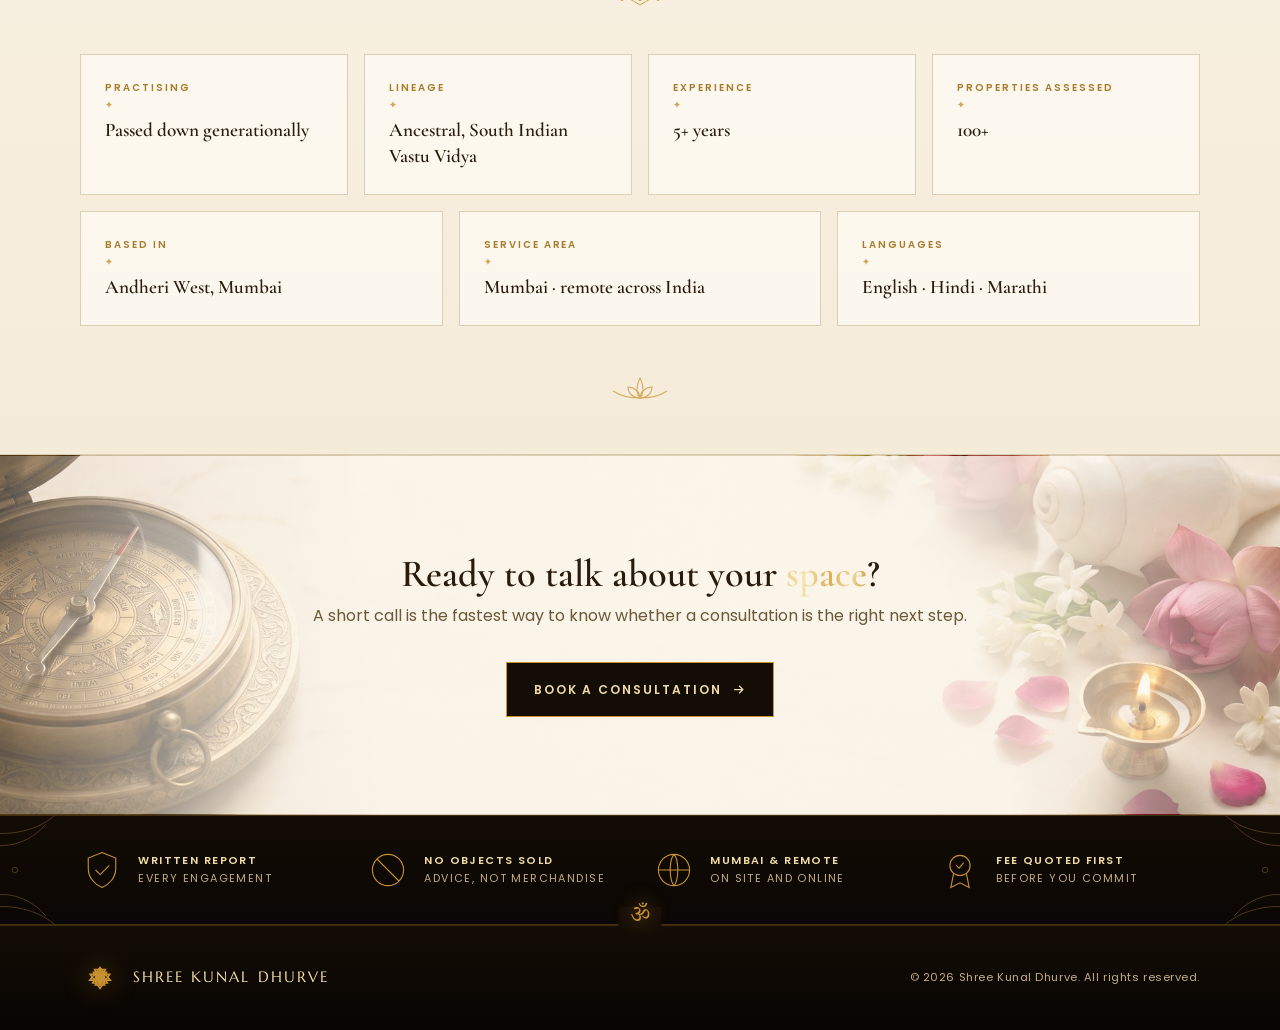
==== commit 16ddc963: "Rev D redesign across all six pages" ====
--- a/about.html
+++ b/about.html
@@ -11,13 +11,11 @@
   <meta property="og:title" content="About Shree Kunal Dhurve | Vastu Shastra Consultant, Mumbai">
   <meta property="og:description" content="Practising Vastu Shastra passed down generationally, through ancestral learning and South Indian Vastu Vidya.">
   <meta property="og:url" content="https://shreekunalconsultancy.com/about.html">
-  <meta property="og:locale" content="en_IN">
   <meta property="og:image" content="https://shreekunalconsultancy.com/assets/images/og-image.jpg">
   <meta property="og:image:width" content="1200">
   <meta property="og:image:height" content="630">
-  <meta property="og:image:alt" content="A brass oil lamp burning in near darkness on a wooden ledge">
+  <meta property="og:locale" content="en_IN">
   <meta name="twitter:card" content="summary_large_image">
-  <meta name="twitter:image" content="https://shreekunalconsultancy.com/assets/images/og-image.jpg">
 
   <link rel="canonical" href="https://shreekunalconsultancy.com/about.html">
 
@@ -27,42 +25,42 @@
 
   <link rel="preconnect" href="https://fonts.googleapis.com">
   <link rel="preconnect" href="https://fonts.gstatic.com" crossorigin>
-  <link href="https://fonts.googleapis.com/css2?family=Playfair+Display:ital,wght@0,500;0,600;0,700;1,500&family=Poppins:wght@300;400;500;600;700&family=Noto+Serif+Devanagari:wght@500;600;700&family=Noto+Sans+Devanagari:wght@400;500;600&display=swap" rel="stylesheet">
+  <link href="https://fonts.googleapis.com/css2?family=Cormorant+Garamond:ital,wght@0,400;0,500;0,600;0,700;1,400;1,600&family=Marcellus&family=Poppins:wght@300;400;500;600;700&family=Noto+Serif+Devanagari:wght@500;600;700&family=Noto+Sans+Devanagari:wght@400;500;600&display=swap" rel="stylesheet">
 
   <link rel="stylesheet" href="css/style.css">
-
-  <script type="application/ld+json">
-  {
-    "@context": "https://schema.org",
-    "@type": "Person",
-    "@id": "https://shreekunalconsultancy.com/about.html#kunal-dhurve",
-    "name": "Kunal Dhurve",
-    "jobTitle": "Vastu Shastra Consultant",
-    "image": "https://shreekunalconsultancy.com/assets/images/kunal-photo.jpg",
-    "url": "https://shreekunalconsultancy.com/about.html",
-    "worksFor": {
-      "@id": "https://shreekunalconsultancy.com/#business",
-      "@type": "ProfessionalService",
-      "name": "Shree Kunal Dhurve"
-    },
-    "knowsAbout": [
-      "Residential Vastu Shastra",
-      "Commercial Vastu Shastra",
-      "Industrial Vastu Shastra",
-      "Property Selection Vastu Consultation",
-      "Plot & Construction Vastu Shastra",
-      "Remote Vastu Consultation"
-    ]
-  }
-  </script>
 </head>
 <body>
 
+  <!-- Sacred top bar ------------------------------------------------------ -->
+  <div class="topbar">
+    <div class="wrap topbar__inner">
+      <div class="topbar__meta">
+        <span>
+          <svg viewBox="0 0 24 24" fill="none" stroke="currentColor" stroke-width="1.5" aria-hidden="true"><path d="M12 21s7-6.2 7-11a7 7 0 1 0-14 0c0 4.8 7 11 7 11z"/><circle cx="12" cy="10" r="2.5"/></svg>
+          Andheri West, Mumbai
+        </span>
+      </div>
+
+      <p class="topbar__shloka" lang="sa" title="Rig Veda 7.54.1 — O Lord of the dwelling, know us and be gracious to us.">॥ वास्तोष्पते प्रति जानीह्यस्मान् ॥</p>
+
+      <div class="topbar__meta">
+        <span>
+          <svg viewBox="0 0 24 24" fill="none" stroke="currentColor" stroke-width="1.5" aria-hidden="true"><circle cx="12" cy="12" r="9"/><path d="M3 12h18M12 3c2.6 2.8 2.6 15.2 0 18M12 3c-2.6 2.8-2.6 15.2 0 18"/></svg>
+          Remote consultations across India
+        </span>
+        <a href="https://wa.me/917777008369?text=Hello%2C%20I%20would%20like%20to%20enquire%20about%20a%20vastu%20consultation." target="_blank" rel="noopener" aria-label="WhatsApp">
+          <svg viewBox="0 0 24 24" fill="none" stroke="currentColor" stroke-width="1.5" aria-hidden="true"><path d="M21 11.5a8.5 8.5 0 0 1-12.6 7.4L3 20.5l1.7-5.2A8.5 8.5 0 1 1 21 11.5z"/><path d="M8.8 9.2c.4-.1.6 0 .8.4l.6 1.3c.1.3 0 .5-.2.7l-.4.4c.6 1.1 1.4 1.9 2.5 2.5l.4-.4c.2-.2.4-.3.7-.2l1.3.6c.4.2.5.4.4.8-.2.9-1 1.4-1.9 1.3-2.6-.3-5-2.7-5.3-5.3-.1-.9.3-1.7 1.1-2.1z"/></svg>
+        </a>
+      </div>
+    </div>
+  </div>
+
+  <!-- Header --------------------------------------------------------------- -->
   <header class="site-header">
     <div class="wrap site-header__inner">
       <a href="index.html" class="brand">
         <span class="brand__mark" aria-hidden="true">
-          <svg viewBox="0 0 1000 1000" width="30" height="30" xmlns="http://www.w3.org/2000/svg">
+          <svg viewBox="0 0 1000 1000" width="62" height="62" xmlns="http://www.w3.org/2000/svg">
             <g id="triangles">
               <polygon points="500.00,523.11 366.22,286.60 633.78,286.60" fill="none" stroke="currentColor" stroke-width="1.6" vector-effect="non-scaling-stroke"/>
               <polygon points="500.00,673.33 336.58,355.86 663.42,355.86" fill="none" stroke="currentColor" stroke-width="1.6" vector-effect="non-scaling-stroke"/>
@@ -78,26 +76,24 @@
           </svg>
         </span>
         <span class="brand__name">
-          Shree Kunal Dhurve
-          <small>Vastu Shastra Consultant</small>
+          <em>Shree Kunal Dhurve</em>
+          <small>Vastu Shastra Consultant &middot; Andheri West, Mumbai</small>
         </span>
       </a>
 
       <nav class="nav" aria-label="Primary">
+        <a href="index.html">Home</a>
         <a href="index.html#method">Method</a>
         <a href="services.html">Services</a>
         <a href="about.html" aria-current="page">About</a>
         <a href="faq.html">Questions</a>
-        <a href="contact.html">Contact</a>
         <a href="testimonials.html">Testimonials</a>
-        <a href="https://wa.me/917777008369?text=Hello%2C%20I%20would%20like%20to%20enquire%20about%20a%20vastu%20consultation." class="nav__cta" target="_blank" rel="noopener">Book a consultation</a>
+        <a href="contact.html" class="nav__cta">Contact us</a>
       </nav>
 
       <button class="nav-toggle" aria-label="Open menu" aria-expanded="false">
         <svg width="20" height="20" viewBox="0 0 20 20" fill="none" stroke="currentColor" stroke-width="1.6">
-          <line x1="3" y1="6" x2="17" y2="6"/>
-          <line x1="3" y1="10" x2="17" y2="10"/>
-          <line x1="3" y1="14" x2="17" y2="14"/>
+          <line x1="3" y1="6" x2="17" y2="6"/><line x1="3" y1="10" x2="17" y2="10"/><line x1="3" y1="14" x2="17" y2="14"/>
         </svg>
       </button>
     </div>
@@ -105,77 +101,54 @@
 
   <main>
 
+    <!-- Page head (dark) ------------------------------------------------------ -->
     <section class="page-head">
       <div class="wrap page-head__inner">
         <div>
-          <span class="eyebrow">About</span>
-          <h1>Shree Kunal Dhurve</h1>
-          <p class="lede" style="margin-top: 1.25rem;">Practising Vastu Shastra passed down generationally, through ancestral learning and a Guru Parampara rooted in South Indian Vastu Vidya. Straightforward, practical application of classical principles to modern spaces.</p>
-        </div>
-        <a href="https://wa.me/917777008369?text=Hello%2C%20I%20would%20like%20to%20enquire%20about%20a%20vastu%20consultation." target="_blank" rel="noopener" class="btn btn--filled">Book a consultation</a>
-      </div>
-    </section>
-
-    <section class="section">
+          <span class="eyebrow eyebrow--left">About</span>
+          <h1><span style="display:block;font-size:.42em;font-family:var(--font-title);letter-spacing:.05em;color:var(--tx-dark-muted);margin-bottom:.35em;">Vastu Shastra consultant</span><em>Shree Kunal Dhurve</em></h1>
+          <p class="lede" style="margin-top: var(--space-3);">Practising Vastu Shastra passed down generationally, through ancestral learning and a Guru Parampara rooted in South Indian Vastu Vidya. Straightforward, practical application of classical principles to modern spaces.</p>
+        </div>
+        <a href="https://wa.me/917777008369?text=Hello%2C%20I%20would%20like%20to%20enquire%20about%20a%20vastu%20consultation." target="_blank" rel="noopener" class="btn btn--filled">
+          Book a consultation
+          <svg class="btn__icon" viewBox="0 0 24 24" fill="none" stroke="currentColor" stroke-width="2" aria-hidden="true"><path d="M5 12h14M13 6l6 6-6 6"/></svg>
+        </a>
+      </div>
+    </section>
+
+    <!-- Bio (cream) ------------------------------------------------------------ -->
+    <section class="section section--light">
       <div class="wrap about-grid">
         <div class="about-photo">
           <picture>
             <source srcset="assets/images/kunal-photo.webp" type="image/webp">
-            <img src="assets/images/kunal-photo.jpg" alt="Portrait of Kunal Dhurve" width="1104" height="1425" loading="lazy" decoding="async" style="width:100%;height:100%;object-fit:cover;">
+            <img src="assets/images/kunal-photo.jpg" alt="Portrait of Kunal Dhurve" width="1104" height="1425" loading="lazy" decoding="async">
           </picture>
         </div>
 
         <div class="about-bio">
-          <h2 class="sr-only">Background</h2>
-          <p>Kunal Dhurve practises Vastu Shastra passed down generationally. Based in Andheri West, he works with homeowners and businesses across Mumbai and, by remote consultation, across India.</p>
+          <span class="eyebrow eyebrow--left">The practitioner</span>
+          <h2>A practice carried through the <em>family</em>, applied to the building in front of you</h2>
+
+          <p class="about-bio__opening">Kunal Dhurve practises Vastu Shastra passed down generationally. Based in Andheri West, he works with homeowners and businesses across Mumbai and, by remote consultation, across India.</p>
 
           <p>His practice is grounded in the classical Vastu texts and an ancestral Guru Parampara rooted in South Indian Vastu Vidya, refined through more than 100 property assessments across flats, bungalows, offices and showrooms.</p>
 
           <h3>Education &amp; training</h3>
           <p>Ancestral study of classical Vastu Shastra through a Guru Parampara rooted in South Indian Vastu Vidya, with applied training through more than 100 property consultations across residential and commercial contexts.</p>
-
-          <h3>What I will not do</h3>
-          <p>Won&rsquo;t predict your future. Won&rsquo;t sell objects. Won&rsquo;t demand demolition first. Won&rsquo;t trade on fear. If a space already works well, that is what the report will say.</p>
-
-          <div class="creds">
-            <div class="creds__item">
-              <span class="creds__label">Practising</span>
-              <span>Passed down generationally</span>
-            </div>
-            <div class="creds__item">
-              <span class="creds__label">Lineage</span>
-              <span>Ancestral, South Indian Vastu Vidya</span>
-            </div>
-            <div class="creds__item">
-              <span class="creds__label">Experience</span>
-              <span>5+ years</span>
-            </div>
-            <div class="creds__item">
-              <span class="creds__label">Properties assessed</span>
-              <span>100+</span>
-            </div>
-            <div class="creds__item">
-              <span class="creds__label">Based in</span>
-              <span>Andheri West, Mumbai</span>
-            </div>
-            <div class="creds__item">
-              <span class="creds__label">Service area</span>
-              <span>Mumbai &middot; remote across India</span>
-            </div>
-            <div class="creds__item">
-              <span class="creds__label">Languages</span>
-              <span>English &middot; Hindi &middot; Marathi</span>
-            </div>
-          </div>
-        </div>
-      </div>
-    </section>
-
-    <section class="section hairline-top" id="method">
+        </div>
+      </div>
+    </section>
+
+    <!-- Process (dark) --------------------------------------------------------- -->
+    <section class="section section--dark" id="method">
       <div class="wrap">
-        <div class="section-head">
+        <div class="section-head section-head--center">
           <span class="eyebrow">My process</span>
-          <h2>Four steps, in order, every time</h2>
+          <h2>Four steps, in order, <em>every time</em></h2>
+          <svg class="ornament" viewBox="0 0 132 14" fill="none" stroke="currentColor" stroke-width="1" aria-hidden="true">
+            <path d="M0 7h44M88 7h44"/><path d="M56 7l10-6 10 6-10 6-10-6z"/><circle cx="66" cy="7" r="1.8"/><circle cx="48" cy="7" r="1.5"/><circle cx="84" cy="7" r="1.5"/>
+          </svg>
         </div>
 
         <ol class="method">
@@ -207,26 +180,126 @@
       </div>
     </section>
 
-    <section class="cta-strip section section--dark">
-      <div class="wrap contact-split" style="align-items:center;">
-        <div>
-          <h2>Ready to talk about your <em>space</em>?</h2>
-          <p class="lede stone-text">A short call is the fastest way to know whether a consultation is the right next step</p>
-        </div>
-        <div class="hero__ctas" style="margin-top:0;">
-          <a href="https://wa.me/917777008369?text=Hello%2C%20I%20would%20like%20to%20enquire%20about%20a%20vastu%20consultation." target="_blank" rel="noopener" class="btn btn--filled">WhatsApp</a>
-          <a href="tel:+917777008369" class="btn btn--outline">Call +91 77770 08369</a>
+    <!-- Stated limits + credentials (cream) ------------------------------------ -->
+    <section class="section section--light">
+      <div class="wrap">
+        <div class="section-head section-head--center">
+          <span class="eyebrow">Stated limits</span>
+          <h2>What I will <em>not</em> do</h2>
+          <svg class="ornament" viewBox="0 0 132 14" fill="none" stroke="currentColor" stroke-width="1" aria-hidden="true">
+            <path d="M0 7h44M88 7h44"/><path d="M56 7l10-6 10 6-10 6-10-6z"/><circle cx="66" cy="7" r="1.8"/><circle cx="48" cy="7" r="1.5"/><circle cx="84" cy="7" r="1.5"/>
+          </svg>
+          <p>If a space already works well, that is what the report will say.</p>
+        </div>
+
+        <div class="limits">
+          <div class="limits__item">
+            <svg class="limits__icon" viewBox="0 0 48 48" fill="none" stroke="currentColor" stroke-width="1.2" aria-hidden="true"><circle cx="24" cy="24" r="14"/><path d="M24 16v8l6 3"/><path d="M10 10L38 38"/></svg>
+            <h4>Won&rsquo;t predict your future</h4>
+            <p>Vastu is about orientation, layout and energy flow, not fortune-telling.</p>
+          </div>
+          <div class="limits__item">
+            <svg class="limits__icon" viewBox="0 0 48 48" fill="none" stroke="currentColor" stroke-width="1.2" aria-hidden="true"><path d="M12 18h24l-2 20H14z"/><path d="M18 18v-4a6 6 0 0 1 12 0v4"/><path d="M10 10L38 38"/></svg>
+            <h4>Won&rsquo;t sell objects</h4>
+            <p>No pyramids, crystals or remedies for sale. Recommendations, not merchandise.</p>
+          </div>
+          <div class="limits__item">
+            <svg class="limits__icon" viewBox="0 0 48 48" fill="none" stroke="currentColor" stroke-width="1.2" aria-hidden="true"><path d="M9 22L24 11l15 11"/><path d="M13 20v18h22V20"/><path d="M10 10L38 38"/></svg>
+            <h4>Won&rsquo;t demand demolition first</h4>
+            <p>Structural change is suggested only when it meaningfully helps, never as a default.</p>
+          </div>
+          <div class="limits__item">
+            <svg class="limits__icon" viewBox="0 0 48 48" fill="none" stroke="currentColor" stroke-width="1.2" aria-hidden="true"><path d="M24 8l14 5v10c0 9-6 15.5-14 19-8-3.5-14-10-14-19V13z"/><path d="M10 10L38 38"/></svg>
+            <h4>Won&rsquo;t trade on fear</h4>
+            <p>If your space already works, that is what the report will say, plainly.</p>
+          </div>
+        </div>
+
+        <div class="section-head section-head--center" style="margin-top: var(--space-7);">
+          <span class="eyebrow">At a glance</span>
+          <h2>Credentials &amp; <em>practice details</em></h2>
+          <svg class="ornament" viewBox="0 0 132 14" fill="none" stroke="currentColor" stroke-width="1" aria-hidden="true">
+            <path d="M0 7h44M88 7h44"/><path d="M56 7l10-6 10 6-10 6-10-6z"/><circle cx="66" cy="7" r="1.8"/><circle cx="48" cy="7" r="1.5"/><circle cx="84" cy="7" r="1.5"/>
+          </svg>
+        </div>
+
+        <div class="creds">
+          <div class="creds__item">
+            <span class="creds__label">Practising</span>
+            <span>Passed down generationally</span>
+          </div>
+          <div class="creds__item">
+            <span class="creds__label">Lineage</span>
+            <span>Ancestral, South Indian Vastu Vidya</span>
+          </div>
+          <div class="creds__item">
+            <span class="creds__label">Experience</span>
+            <span>5+ years</span>
+          </div>
+          <div class="creds__item">
+            <span class="creds__label">Properties assessed</span>
+            <span>100+</span>
+          </div>
+          <div class="creds__item">
+            <span class="creds__label">Based in</span>
+            <span>Andheri West, Mumbai</span>
+          </div>
+          <div class="creds__item">
+            <span class="creds__label">Service area</span>
+            <span>Mumbai &middot; remote across India</span>
+          </div>
+          <div class="creds__item">
+            <span class="creds__label">Languages</span>
+            <span>English &middot; Hindi &middot; Marathi</span>
+          </div>
+        </div>
+      </div>
+    </section>
+
+    <!-- CTA band --------------------------------------------------------------- -->
+    <section class="cta-band">
+      <div class="cta-band__scrim" aria-hidden="true"></div>
+      <div class="wrap cta-band__inner">
+        <h2>Ready to talk about your <em>space</em>?</h2>
+        <p>A short call is the fastest way to know whether a consultation is the right next step.</p>
+        <a href="https://wa.me/917777008369?text=Hello%2C%20I%20would%20like%20to%20enquire%20about%20a%20vastu%20consultation." target="_blank" rel="noopener" class="btn btn--dark">
+          Book a consultation
+          <svg class="btn__icon" viewBox="0 0 24 24" fill="none" stroke="currentColor" stroke-width="2" aria-hidden="true"><path d="M5 12h14M13 6l6 6-6 6"/></svg>
+        </a>
+      </div>
+    </section>
+
+    <!-- Trust band ------------------------------------------------------------- -->
+    <section class="statband">
+      <div class="wrap">
+        <div class="trust">
+          <div class="trust__item">
+            <svg class="trust__icon" viewBox="0 0 48 48" fill="none" stroke="currentColor" stroke-width="1.2" aria-hidden="true"><path d="M24 5l15 6v11c0 10-6.5 17.5-15 21-8.5-3.5-15-11-15-21V11z"/><path d="M17 24l5 5 10-10"/></svg>
+            <span class="trust__text"><b>Written report</b>every engagement</span>
+          </div>
+          <div class="trust__item">
+            <svg class="trust__icon" viewBox="0 0 48 48" fill="none" stroke="currentColor" stroke-width="1.2" aria-hidden="true"><circle cx="24" cy="24" r="17"/><path d="M12 12l24 24"/></svg>
+            <span class="trust__text"><b>No objects sold</b>advice, not merchandise</span>
+          </div>
+          <div class="trust__item">
+            <svg class="trust__icon" viewBox="0 0 48 48" fill="none" stroke="currentColor" stroke-width="1.2" aria-hidden="true"><circle cx="24" cy="24" r="17"/><path d="M7 24h34M24 7c5.5 6.5 5.5 27.5 0 34M24 7c-5.5 6.5-5.5 27.5 0 34"/></svg>
+            <span class="trust__text"><b>Mumbai &amp; remote</b>on site and online</span>
+          </div>
+          <div class="trust__item">
+            <svg class="trust__icon" viewBox="0 0 48 48" fill="none" stroke="currentColor" stroke-width="1.2" aria-hidden="true"><circle cx="24" cy="19" r="11"/><path d="M17 28l-3 15 10-5 10 5-3-15"/><path d="M20 19l3 3 5-6"/></svg>
+            <span class="trust__text"><b>Fee quoted first</b>before you commit</span>
+          </div>
         </div>
       </div>
     </section>
 
   </main>
 
-  <footer class="site-footer section--dark">
+  <footer class="site-footer">
     <div class="wrap footer__inner">
       <div class="footer__brand">
         <span class="brand__mark" aria-hidden="true">
-          <svg viewBox="0 0 1000 1000" width="24" height="24" xmlns="http://www.w3.org/2000/svg">
+          <svg viewBox="0 0 1000 1000" width="40" height="40" xmlns="http://www.w3.org/2000/svg">
             <g id="triangles">
               <polygon points="500.00,523.11 366.22,286.60 633.78,286.60" fill="none" stroke="currentColor" stroke-width="1.6" vector-effect="non-scaling-stroke"/>
               <polygon points="500.00,673.33 336.58,355.86 663.42,355.86" fill="none" stroke="currentColor" stroke-width="1.6" vector-effect="non-scaling-stroke"/>
@@ -243,7 +316,7 @@
         </span>
         <span class="footer__name">Shree Kunal Dhurve</span>
       </div>
-      <span class="footer__copy">&copy; 2026 Shree Kunal Dhurve. All rights reserved. <span class="footer__om" aria-hidden="true">ॐ</span></span>
+      <span class="footer__copy">&copy; 2026 Shree Kunal Dhurve. All rights reserved.</span>
     </div>
   </footer>
 
--- a/css/style.css
+++ b/css/style.css
@@ -1,33 +1,59 @@
 /* ==========================================================================
-   Shree Kunal Dhurve, Vastu Shastra Consultant
-   Design system + component styles
-   Ornate / classical theme — dark ink ground, gold accents
+   Shree Kunal Dhurve — Vedic Occult & Vastu Shastra Consultant
+   Rev D · "Temple Gold, Ivory Light" — alternating dark/cream Vedic-luxury system
    ========================================================================== */
 
 :root {
-  --ink:           #1B1310;
-  --ink2:          #241811;
-  --ink3:          #2E2015;
-  --gold:          #C9A24A;
-  --gold-soft:     #E8CD8A;
-  --brass:         #8A6A2E;
-  --cream:         #F6EEDD;
-  --cream-card:    #FBF6EA;
-  --maroon:        #6E1E24;
-  --tx-dark:       #EDE3D0;
-  --tx-dark-muted: #B9A98C;
-  --tx-light:      #2A1D12;
-  --tx-light-muted:#6B5A42;
-  --line-gold:     rgba(201,162,74,.35);
-  --line-dark:     rgba(42,29,18,.14);
-  --focus:         #C9A24A;
-
+  /* Dark ground ----------------------------------------------------------- */
+  --ink:           #0B0704;
+  --ink2:          #140D06;
+  --ink3:          #1E1409;
+  --ink-raise:     #23180B;
+
+  /* Light ground ---------------------------------------------------------- */
+  --cream:         #FCF7EC;
+  --cream2:        #F5EBD9;
+  --cream3:        #EFE2CA;
+
+  /* Metal ----------------------------------------------------------------- */
+  --gold:          #C9922F;
+  --gold-mid:      #D9AE55;
+  --gold-lite:     #F0DCA4;
+  --gold-deep:     #8A6420;
+  --brass:         #A87C2C;
+  --maroon:        #5C1219;
+
+  --metal: linear-gradient(135deg,
+            #8A6420 0%, #C9922F 18%, #F4E3B0 36%, #D9AE55 52%,
+            #9A7126 70%, #EED89C 86%, #A87C2C 100%);
+  --metal-lite: linear-gradient(100deg,
+            #E9CE79 0%, #F4E3B0 26%, #D9AE55 55%, #F0DCA4 78%, #C39A34 100%);
+  --metal-rule: linear-gradient(90deg,
+            transparent 0%, rgba(201,146,47,.12) 10%, var(--gold-mid) 50%,
+            rgba(201,146,47,.12) 90%, transparent 100%);
+
+  /* Text ------------------------------------------------------------------ */
+  --tx-dark:       #F5EAD2;   /* on ink   */
+  --tx-dark-muted: #C2AC84;
+  --tx-light:      #2A1C0C;   /* on cream */
+  --tx-light-muted:#6B5837;
+
+  /* Lines ----------------------------------------------------------------- */
+  --line-gold:     rgba(201,146,47,.28);
+  --line-bright:   rgba(201,146,47,.58);
+  --line-light:    rgba(138,100,32,.28);
+  --focus:         #F0DCA4;
+
+  --glow-sm: 0 8px 30px -14px rgba(201,146,47,.45);
+  --glow-md: 0 20px 55px -22px rgba(201,146,47,.55);
+
+  /* Type scale ------------------------------------------------------------ */
   --step-0: 1rem;
   --step-1: clamp(1.05rem, 1rem + 0.25vw, 1.15rem);
-  --step-2: clamp(1.5rem, 1.3rem + 1vw, 1.75rem);
-  --step-3: clamp(1.75rem, 1.5rem + 1.2vw, 2.25rem);
-  --step-4: clamp(2.25rem, 1.8rem + 2.2vw, 3.25rem);
-  --step-5: clamp(2.75rem, 2rem + 3.5vw, 4.5rem);
+  --step-2: clamp(1.45rem, 1.25rem + 0.9vw, 1.75rem);
+  --step-3: clamp(1.8rem, 1.5rem + 1.3vw, 2.4rem);
+  --step-4: clamp(2.2rem, 1.7rem + 2.3vw, 3.3rem);
+  --step-5: clamp(2.6rem, 1.9rem + 3.4vw, 4.4rem);
 
   --space-1: 0.5rem;
   --space-2: 1rem;
@@ -37,12 +63,21 @@
   --space-6: 4.5rem;
   --space-7: 6rem;
 
-  --container: 1240px;
+  --container: 1200px;
   --gutter: clamp(1.25rem, 4vw, 2.5rem);
+
+  --r-sm: 3px;
+  --r-md: 8px;
+  --r-lg: 14px;
+  --arch: 999px 999px 8px 8px;
 
   --ease: cubic-bezier(0.2, 0.7, 0.2, 1);
   --dur-fast: 160ms;
-  --dur: 280ms;
+  --dur: 320ms;
+
+  --font-display: "Cormorant Garamond", "Noto Serif Devanagari", Georgia, serif;
+  --font-title:   "Marcellus", "Cormorant Garamond", Georgia, serif;
+  --font-ui:      "Poppins", "Noto Sans Devanagari", -apple-system, "Segoe UI", system-ui, sans-serif;
 }
 
 /* Reset ------------------------------------------------------------------- */
@@ -52,9 +87,9 @@
   margin: 0;
   background: var(--ink);
   color: var(--tx-dark);
-  font-family: "Poppins", "Noto Sans Devanagari", -apple-system, "Segoe UI", system-ui, Roboto, sans-serif;
+  font-family: var(--font-ui);
   font-size: var(--step-0);
-  line-height: 1.65;
+  line-height: 1.75;
   -webkit-font-smoothing: antialiased;
   text-rendering: optimizeLegibility;
   overflow-x: hidden;
@@ -62,287 +97,439 @@
 img, svg { display: block; max-width: 100%; height: auto; }
 button { font: inherit; cursor: pointer; }
 a { color: inherit; text-decoration: none; }
-* { border-radius: 0 !important; box-shadow: none !important; }
-
-:focus-visible {
-  outline: 2px solid var(--focus);
-  outline-offset: 2px;
-}
+:focus-visible { outline: 2px solid var(--focus); outline-offset: 3px; border-radius: var(--r-sm); }
 
 /* Typography ---------------------------------------------------------------- */
 h1, h2, h3, h4 {
-  font-family: "Playfair Display", "Noto Serif Devanagari", Georgia, serif;
+  font-family: var(--font-display);
   font-weight: 600;
   color: var(--tx-dark);
-  letter-spacing: -0.01em;
+  letter-spacing: 0;
   margin: 0 0 var(--space-2);
-  line-height: 1.1;
-}
-h1 { font-size: var(--step-5); line-height: 1.05; }
-h2 { font-size: var(--step-4); line-height: 1.1; }
+  line-height: 1.14;
+}
+h1 { font-size: var(--step-5); line-height: 1.08; }
+h2 { font-size: var(--step-4); line-height: 1.12; }
 h3 { font-size: var(--step-2); }
-h4 { font-size: var(--step-1); }
-h1 em, h2 em { font-style: italic; color: var(--gold); }
-.section--dark h1 em, .section--dark h2 em { color: var(--gold); }
-.cta-strip h2 em { color: var(--gold-soft); }
-
-.lede { font-size: var(--step-1); color: var(--tx-dark-muted); max-width: 38em; }
-.section--dark .lede { color: var(--tx-dark-muted); }
+h4 { font-size: var(--step-1); font-family: var(--font-ui); font-weight: 600; letter-spacing: .01em; }
+
+.gilded, h1 em, h2 em, h3 em {
+  font-style: normal;
+  background: var(--metal-lite);
+  -webkit-background-clip: text; background-clip: text;
+  color: transparent; -webkit-text-fill-color: transparent;
+}
+.section--light .gilded, .section--light h1 em, .section--light h2 em, .section--light h3 em {
+  background: var(--metal);
+  -webkit-background-clip: text; background-clip: text;
+  -webkit-text-fill-color: transparent;
+}
+
+.lede { font-size: var(--step-1); color: var(--tx-dark-muted); max-width: 40em; }
 p { margin: 0 0 var(--space-2); }
-
-/* Small-caps label: eyebrows, nav, buttons (never above 13px) -------------- */
+.stone-text { color: var(--tx-dark-muted); }
+
+/* Small-caps label --------------------------------------------------------- */
 .eyebrow, .mono {
-  font-family: "Poppins", "Noto Sans Devanagari", sans-serif;
-  font-size: 0.72rem;
+  font-family: var(--font-ui);
+  font-size: 0.7rem;
   font-weight: 600;
-  letter-spacing: 0.18em;
+  letter-spacing: 0.26em;
   text-transform: uppercase;
+  color: var(--gold-mid);
+}
+.eyebrow { display: inline-flex; align-items: center; gap: 0.7rem; margin-bottom: var(--space-3); }
+.eyebrow::before, .eyebrow::after {
+  content: ""; width: 26px; height: 1px; background: var(--gold);
+  opacity: .7;
+}
+.eyebrow--left::before { display: none; }
+.section--light .eyebrow { color: var(--brass); }
+
+/* Ornamental centred heading ornament -------------------------------------- */
+.ornament {
+  display: block; width: 132px; height: 14px; margin: var(--space-2) auto var(--space-4);
   color: var(--gold);
-}
-.section--dark .eyebrow, .section--dark .mono { color: var(--gold); }
-.eyebrow { display: inline-flex; align-items: center; gap: 0.6rem; margin-bottom: var(--space-2); }
-.eyebrow::before { content: ""; width: 24px; height: 1px; background: var(--brass); }
-.cta-strip .eyebrow { color: var(--gold-soft); }
+  opacity: .85;
+}
+.ornament--left { margin-inline: 0; }
 
 /* Layout -------------------------------------------------------------------- */
 .wrap { width: 100%; max-width: var(--container); margin-inline: auto; padding-inline: var(--gutter); }
-/* Visually hidden but present for screen readers and the document outline. */
-.sr-only {
-  position: absolute;
-  width: 1px; height: 1px;
-  margin: -1px;
-  padding: 0;
+.section { padding-block: var(--space-7); position: relative; }
+
+.section--dark {
+  background:
+    radial-gradient(ellipse 70% 60% at 80% 0%, rgba(201,146,47,.10), transparent 62%),
+    linear-gradient(180deg, var(--ink2), var(--ink));
+  color: var(--tx-dark);
+  border-block: 1px solid var(--line-gold);
+}
+
+/* Cream band with ornate corner filigree ----------------------------------- */
+.section--light {
+  background:
+    radial-gradient(ellipse 60% 50% at 50% 0%, rgba(201,146,47,.09), transparent 60%),
+    linear-gradient(180deg, var(--cream), var(--cream2));
+  color: var(--tx-light);
+  border-block: 1px solid var(--line-light);
   overflow: hidden;
-  clip: rect(0, 0, 0, 0);
+}
+.section--light h1, .section--light h2, .section--light h3, .section--light h4 { color: var(--tx-light); }
+.section--light .lede, .section--light p { color: var(--tx-light-muted); }
+
+/* Four corner filigree flourishes, drawn, no images ------------------------ */
+.section--light::before, .section--light::after {
+  content: "";
+  position: absolute; width: 330px; height: 330px;
+  background-image: url("data:image/svg+xml;utf8,\
+<svg xmlns='http://www.w3.org/2000/svg' viewBox='0 0 260 260' fill='none' stroke='%23C9922F' stroke-width='1.2' stroke-linecap='round'>\
+<path d='M0 26 C86 26 132 -6 156 -22'/>\
+<path d='M0 46 C74 46 116 16 138 -6'/>\
+<path d='M26 0 C26 86 -6 132 -22 156'/>\
+<path d='M46 0 C46 74 16 116 -6 138'/>\
+<path d='M30 30 C64 30 92 50 104 78 C76 78 44 62 30 30z'/>\
+<path d='M30 30 C30 64 50 92 78 104 C78 76 62 44 30 30z'/>\
+<circle cx='30' cy='30' r='4'/>\
+<path d='M104 78 c16 -10 36 -8 50 4 -16 12 -38 12 -50 -4z'/>\
+<path d='M78 104 c-10 16 -8 36 4 50 12 -16 12 -38 -4 -50z'/>\
+<path d='M120 40 c14 -4 28 2 34 14 -14 6 -30 0 -34 -14z'/>\
+<path d='M40 120 c-4 14 2 28 14 34 6 -14 0 -30 -14 -34z'/>\
+<circle cx='150' cy='58' r='2.6'/><circle cx='58' cy='150' r='2.6'/>\
+<path d='M132 108 c12 -2 22 6 24 18 -12 2 -22 -6 -24 -18z'/>\
+<path d='M108 132 c-2 12 6 22 18 24 2 -12 -6 -22 -18 -24z'/>\
+</svg>");
+  background-size: contain; background-repeat: no-repeat;
+  opacity: .6; pointer-events: none;
+}
+.section--light::before { top: 0; left: 0; }
+.section--light > .wrap::after {
+  content: "";
+  display: block; width: 74px; height: 26px;
+  margin: var(--space-5) auto calc(var(--space-5) * -1 + 6px);
+  background-image: url("data:image/svg+xml;utf8,\
+<svg xmlns='http://www.w3.org/2000/svg' viewBox='0 0 74 26' fill='none' stroke='%23C9922F' stroke-width='1.1'>\
+<path d='M37 24 C30 24 25 19 25 13 c6 0 12 5 12 11z'/>\
+<path d='M37 24 C44 24 49 19 49 13 c-6 0-12 5-12 11z'/>\
+<path d='M37 24 C33 20 33 12 37 4 c4 8 4 16 0 20z'/>\
+<path d='M37 24 C26 24 16 21 10 17'/><path d='M37 24 C48 24 58 21 64 17'/>\
+</svg>");
+  background-repeat: no-repeat; background-size: contain; opacity: .7;
+}
+.section--light::after  { top: 0; right: 0; transform: scaleX(-1); }
+
+/* Top utility bar ------------------------------------------------------------*/
+.topbar {
+  background: linear-gradient(180deg, #0A0603, var(--ink2));
+  border-bottom: 1px solid var(--line-gold);
+  font-size: 0.72rem;
+}
+.topbar__inner { display: grid; grid-template-columns: 1fr auto 1fr; align-items: center; gap: var(--space-3); padding-block: 0.6rem; }
+.topbar__shloka {
+  font-family: "Noto Serif Devanagari", var(--font-display), serif;
+  font-size: 0.88rem;
+  letter-spacing: .02em;
+  color: var(--gold-lite);
+  text-align: center;
   white-space: nowrap;
-  border: 0;
-}
-.section { padding-block: var(--space-7); background: var(--ink); color: var(--tx-dark); }
-.section--dark { background: var(--ink2); color: var(--tx-dark); }
-.section--dark .stone-text { color: var(--tx-dark-muted); }
-.hairline-top { border-top: 1px solid var(--line-gold); }
-.section--dark .hairline-top { border-top-color: var(--line-gold); }
+}
+.topbar__meta { display: inline-flex; align-items: center; gap: 1.4rem; justify-content: flex-end; color: var(--tx-dark-muted); letter-spacing: .04em; }
+.topbar__meta:first-child { justify-content: flex-start; }
+.topbar__meta span { display: inline-flex; align-items: center; gap: 0.45rem; }
+.topbar__meta svg { width: 14px; height: 14px; color: var(--gold); flex-shrink: 0; }
+.topbar__meta a:hover { color: var(--gold-lite); }
 
 /* Header ---------------------------------------------------------------------*/
 .site-header {
   position: sticky; top: 0; z-index: 100;
-  background: rgba(27, 19, 16, 0.92);
-  backdrop-filter: saturate(140%) blur(8px);
-  -webkit-backdrop-filter: saturate(140%) blur(8px);
+  background: rgba(11,7,4,.94);
+  backdrop-filter: saturate(150%) blur(12px);
+  -webkit-backdrop-filter: saturate(150%) blur(12px);
   border-bottom: 1px solid var(--line-gold);
 }
 .site-header__inner { display: flex; align-items: center; justify-content: space-between; padding-block: var(--space-2); gap: var(--space-3); }
-.brand { display: inline-flex; align-items: center; gap: 0.7rem; }
-.brand__mark { width: 30px; height: 30px; color: var(--gold); flex-shrink: 0; }
-.brand__name { font-family: "Playfair Display", "Noto Serif Devanagari", Georgia, serif; font-size: 1.02rem; line-height: 1.15; color: var(--tx-dark); }
+
+.brand { display: inline-flex; align-items: center; gap: 0.9rem; }
+.brand__mark { width: 62px; height: 62px; flex-shrink: 0; color: var(--gold); filter: drop-shadow(0 0 14px rgba(201,146,47,.4)); }
+.brand__name {
+  font-family: var(--font-title);
+  line-height: 1.1;
+  color: var(--gold-lite);
+}
+.brand__name em {
+  display: block; font-style: normal; font-size: 1.34rem; letter-spacing: 0.14em;
+  text-transform: uppercase;
+  background: var(--metal-lite); -webkit-background-clip: text; background-clip: text;
+  color: transparent; -webkit-text-fill-color: transparent;
+}
 .brand__name small {
   display: block;
-  font-family: "Poppins", "Noto Sans Devanagari", sans-serif;
-  font-size: 0.6rem;
-  letter-spacing: 0.16em;
-  text-transform: uppercase;
-  color: var(--tx-dark-muted);
-  margin-top: 2px;
-}
-.nav { display: flex; align-items: center; gap: 1.8rem; }
+  font-family: var(--font-ui); font-size: 0.62rem; letter-spacing: 0.1em;
+  color: var(--tx-dark-muted); margin-top: 3px;
+}
+
+.nav { display: flex; align-items: center; gap: 1.5rem; }
 .nav a:not(.nav__cta) {
-  font-family: "Poppins", "Noto Sans Devanagari", sans-serif;
-  font-size: 0.78rem;
-  font-weight: 500;
-  letter-spacing: 0.08em;
-  text-transform: uppercase;
-  color: var(--tx-dark-muted);
-  padding-block: 0.25rem;
-  border-bottom: 1px solid transparent;
-  transition: color var(--dur-fast) var(--ease), border-color var(--dur-fast) var(--ease);
-}
-.nav a:hover { color: var(--gold); }
-.nav a[aria-current="page"] { color: var(--gold); border-bottom-color: var(--gold); }
+  font-family: var(--font-ui);
+  font-size: 0.74rem; font-weight: 500; letter-spacing: 0.14em; text-transform: uppercase;
+  color: var(--tx-dark-muted); padding-block: 0.4rem; position: relative;
+  transition: color var(--dur-fast) var(--ease);
+}
+.nav a:not(.nav__cta)::after {
+  content: ""; position: absolute; left: 0; right: 0; bottom: 0; height: 1px;
+  background: var(--gold); transform: scaleX(0); transition: transform var(--dur) var(--ease);
+}
+.nav a:hover { color: var(--gold-lite); }
+.nav a:hover::after, .nav a[aria-current="page"]::after { transform: scaleX(1); }
+.nav a[aria-current="page"] { color: var(--gold-lite); }
+
 .nav__cta {
-  background: var(--gold);
-  color: var(--ink);
-  padding: 0.65rem 1.15rem;
-  font-family: "Poppins", "Noto Sans Devanagari", sans-serif;
-  font-size: 0.76rem;
-  font-weight: 600;
-  letter-spacing: 0.08em;
-  text-transform: uppercase;
-  border: 1px solid var(--gold);
-  transition: background var(--dur-fast) var(--ease), border-color var(--dur-fast) var(--ease);
-}
-.nav__cta:hover { background: var(--gold-soft); border-color: var(--gold-soft); }
+  font-family: var(--font-ui);
+  font-size: 0.72rem; font-weight: 600; letter-spacing: 0.14em; text-transform: uppercase;
+  color: var(--gold-lite);
+  padding: 0.75rem 1.3rem;
+  border: 1px solid var(--line-bright);
+  transition: background var(--dur) var(--ease), color var(--dur) var(--ease), box-shadow var(--dur) var(--ease);
+}
+.nav__cta:hover { background: var(--gold); color: #170E04; box-shadow: var(--glow-sm); }
 
 .nav-toggle {
-  display: none;
-  width: 40px; height: 40px;
-  border: 1px solid var(--line-gold);
-  background: transparent;
-  align-items: center; justify-content: center;
-  color: var(--tx-dark);
+  display: none; width: 44px; height: 44px;
+  border: 1px solid var(--line-bright); background: transparent;
+  align-items: center; justify-content: center; color: var(--gold-lite);
 }
 
 /* Buttons --------------------------------------------------------------------*/
 .btn {
-  display: inline-flex; align-items: center; justify-content: center; gap: 0.5rem;
-  padding: 0.9rem 1.4rem;
-  font-family: "Poppins", "Noto Sans Devanagari", sans-serif;
-  font-size: 0.8rem;
-  font-weight: 600;
-  letter-spacing: 0.06em;
-  text-transform: uppercase;
+  display: inline-flex; align-items: center; justify-content: center; gap: 0.6rem;
+  padding: 1rem 1.7rem;
+  font-family: var(--font-ui);
+  font-size: 0.76rem; font-weight: 600; letter-spacing: 0.16em; text-transform: uppercase;
   border: 1px solid transparent;
-  transition: background var(--dur-fast) var(--ease), color var(--dur-fast) var(--ease), border-color var(--dur-fast) var(--ease);
+  position: relative; overflow: hidden;
+  transition: transform var(--dur) var(--ease), box-shadow var(--dur) var(--ease),
+              background var(--dur) var(--ease), color var(--dur) var(--ease), border-color var(--dur) var(--ease);
   white-space: nowrap;
 }
-.btn--filled { background: var(--gold); color: var(--ink); border-color: var(--gold); }
-.btn--filled:hover { background: var(--gold-soft); border-color: var(--gold-soft); }
-.btn--outline { background: transparent; color: var(--tx-dark); border-color: var(--line-gold); }
-.btn--outline:hover { background: var(--gold); color: var(--ink); border-color: var(--gold); }
-.section--dark .btn--outline { color: var(--tx-dark); border-color: var(--line-gold); }
-.section--dark .btn--outline:hover { background: var(--gold); color: var(--ink); }
-.cta-strip .btn--filled { background: var(--maroon); border-color: var(--maroon); color: var(--cream); }
-.cta-strip .btn--filled:hover { background: var(--gold); border-color: var(--gold); color: var(--ink); }
+.btn::after {
+  content: ""; position: absolute; inset: 0;
+  background: linear-gradient(115deg, transparent 35%, rgba(255,255,255,.5) 50%, transparent 65%);
+  transform: translateX(-130%); transition: transform 750ms var(--ease);
+}
+.btn:hover::after { transform: translateX(130%); }
+.btn--filled {
+  background: var(--metal); color: #1A1004; border-color: rgba(240,220,164,.6);
+  box-shadow: 0 14px 34px -16px rgba(201,146,47,.9), inset 0 1px 0 rgba(255,255,255,.4);
+}
+.btn--filled:hover { transform: translateY(-2px); box-shadow: 0 20px 44px -16px rgba(201,146,47,1), inset 0 1px 0 rgba(255,255,255,.55); }
+.btn--outline { background: transparent; color: var(--gold-lite); border-color: var(--line-bright); }
+.btn--outline:hover { transform: translateY(-2px); border-color: var(--gold); background: rgba(201,146,47,.1); }
+.section--light .btn--outline { color: var(--brass); border-color: var(--line-light); }
+.section--light .btn--outline:hover { background: rgba(201,146,47,.1); border-color: var(--gold); }
+.btn--dark { background: var(--ink2); color: var(--gold-lite); border-color: var(--gold); }
+.btn--dark:hover { transform: translateY(-2px); background: var(--ink); box-shadow: var(--glow-sm); }
 .btn__icon { width: 15px; height: 15px; flex-shrink: 0; }
 
-/* Diagonal hatch placeholder --------------------------------------------------*/
-.placeholder {
-  position: relative;
-  background-color: var(--ink2);
-  background-image: repeating-linear-gradient(45deg, var(--line-gold) 0, var(--line-gold) 1px, transparent 1px, transparent 13px);
-  border: 1px solid var(--line-gold);
-  display: grid; place-items: center;
-  text-align: center;
-  overflow: hidden;
-}
-.placeholder__label {
-  font-family: "Poppins", "Noto Sans Devanagari", sans-serif;
-  font-size: 0.68rem;
-  letter-spacing: 0.14em;
-  text-transform: uppercase;
-  color: var(--tx-dark-muted);
-  background: var(--ink);
-  padding: 0.5rem 0.9rem;
-  border: 1px solid var(--line-gold);
-}
+/* Play-button link (watch intro style) --------------------------------------*/
+.btn-play {
+  display: inline-flex; align-items: center; gap: 0.85rem;
+  font-family: var(--font-ui); font-size: 0.74rem; font-weight: 600;
+  letter-spacing: 0.16em; text-transform: uppercase; color: var(--tx-dark);
+}
+.btn-play i {
+  width: 42px; height: 42px; border-radius: 999px; display: grid; place-items: center;
+  border: 1px solid var(--line-bright); color: var(--gold-lite);
+  transition: background var(--dur) var(--ease), transform var(--dur) var(--ease);
+}
+.btn-play:hover i { background: rgba(201,146,47,.16); transform: scale(1.06); }
+.btn-play svg { width: 13px; height: 13px; }
 
 /* Hero -------------------------------------------------------------------- */
 .hero {
-  padding-top: clamp(3rem, 7vw, 5.5rem);
-  padding-bottom: clamp(3rem, 7vw, 5.5rem);
-  background: radial-gradient(ellipse at 75% 30%, var(--ink3), var(--ink) 70%);
-}
-.hero__inner { display: grid; grid-template-columns: 1.1fr 1fr; gap: clamp(2rem, 5vw, 4rem); align-items: start; }
-.hero h1 { margin-bottom: var(--space-3); }
-.hero__ctas { display: flex; flex-wrap: wrap; gap: 0.75rem; margin-top: var(--space-4); }
-.hero__image { aspect-ratio: 6 / 5; border: 1px solid var(--line-gold); overflow: hidden; }
-.hero__caption {
-  margin-top: var(--space-2);
-  font-family: "Poppins", "Noto Sans Devanagari", sans-serif;
-  font-size: 0.72rem;
-  letter-spacing: 0.03em;
-  color: var(--tx-dark-muted);
-}
-
-/* Credential band ----------------------------------------------------------- */
-.credentials {
-  display: grid;
-  grid-template-columns: repeat(4, 1fr);
-  border-top: 1px solid var(--line-gold);
-}
-.credential {
+  position: relative;
+  min-height: clamp(560px, 78vh, 780px);
+  display: grid; align-items: center;
+  background: var(--ink);
+  overflow: hidden;
+}
+.hero__bg { position: absolute; inset: 0; }
+.hero__bg img { width: 100%; height: 100%; object-fit: cover; object-position: 70% 50%; }
+.hero__scrim {
+  position: absolute; inset: 0;
+  background:
+    linear-gradient(90deg, rgba(8,5,2,.96) 0%, rgba(8,5,2,.88) 26%, rgba(8,5,2,.45) 52%, rgba(8,5,2,.15) 72%, rgba(8,5,2,.55) 100%),
+    linear-gradient(180deg, rgba(8,5,2,.6), transparent 30%, rgba(8,5,2,.55));
+}
+.hero__inner { position: relative; padding-block: var(--space-6); }
+.hero__copy { max-width: 34rem; }
+.hero h1 { margin-bottom: var(--space-3); font-weight: 600; }
+.hero h1 span { display: block; }
+.hero__rule { width: 84px; height: 2px; background: var(--metal); margin-bottom: var(--space-3); }
+.hero .lede { color: #E4D5B6; max-width: 27rem; }
+.hero__ctas { display: flex; flex-wrap: wrap; align-items: center; gap: 1.6rem; margin-top: var(--space-4); }
+
+/* Stat band ------------------------------------------------------------------*/
+.statband {
+  background: linear-gradient(180deg, #120B05, #0B0704);
+  border-block: 1px solid var(--line-gold);
+  position: relative;
+}
+.statband::before, .statband::after {
+  content: ""; position: absolute; top: 0; bottom: 0; width: 120px;
+  background-image: url("data:image/svg+xml;utf8,\
+<svg xmlns='http://www.w3.org/2000/svg' viewBox='0 0 120 160' fill='none' stroke='%23C9922F' stroke-width='1'>\
+<path d='M0 26 C40 26 66 12 80 0'/><path d='M0 44 C34 44 56 26 68 12'/>\
+<path d='M0 134 C40 134 66 148 80 160'/><path d='M0 116 C34 116 56 134 68 148'/>\
+<circle cx='22' cy='80' r='4'/></svg>");
+  background-size: contain; background-repeat: no-repeat; opacity: .5; pointer-events: none;
+}
+.statband::before { left: 0; }
+.statband::after { right: 0; transform: scaleX(-1); }
+.stats { display: grid; grid-template-columns: repeat(4, 1fr); padding-block: var(--space-4); }
+.stat { display: flex; align-items: center; gap: 1rem; padding-inline: var(--space-3); border-right: 1px solid var(--line-gold); }
+.stat:last-child { border-right: 0; }
+.stat__icon { width: 46px; height: 46px; flex-shrink: 0; color: var(--gold); }
+.stat__num--sm { font-size: 1.15rem !important; letter-spacing: .01em; }
+.stat__num {
+  font-family: var(--font-display); font-size: 1.7rem; font-weight: 600; line-height: 1;
+  background: var(--metal-lite); -webkit-background-clip: text; background-clip: text;
+  color: transparent; -webkit-text-fill-color: transparent;
+}
+.stat__label {
+  font-family: var(--font-ui); font-size: 0.66rem; letter-spacing: 0.16em; text-transform: uppercase;
+  color: var(--tx-dark-muted); line-height: 1.5;
+}
+
+/* Section head ---------------------------------------------------------------*/
+.section-head { max-width: 46em; margin-bottom: var(--space-5); }
+.section-head--center { margin-inline: auto; text-align: center; }
+.section-head--center .eyebrow { justify-content: center; }
+
+/* Service tiles (cream) --------------------------------------------------------*/
+.services { display: grid; grid-template-columns: repeat(6, 1fr); gap: var(--space-2); }
+.service {
+  background: rgba(255,252,245,.72);
+  border: 1px solid var(--line-light);
+  padding: var(--space-3) var(--space-2) var(--space-4);
+  text-align: center;
+  display: flex; flex-direction: column; align-items: center;
+  transition: transform var(--dur) var(--ease), box-shadow var(--dur) var(--ease), border-color var(--dur) var(--ease);
+}
+.service:hover { transform: translateY(-5px); border-color: var(--gold); box-shadow: 0 22px 44px -26px rgba(90,60,10,.55); }
+.service__icon { width: 62px; height: 62px; color: var(--brass); margin-bottom: var(--space-3); }
+.service h3 {
+  font-family: var(--font-ui); font-size: 0.78rem; font-weight: 600;
+  letter-spacing: 0.14em; text-transform: uppercase; color: var(--tx-light);
+  margin-bottom: 0.6rem; line-height: 1.5;
+}
+.service h3::after {
+  content: "\2726"; display: block; color: var(--gold); font-size: 0.6rem;
+  margin: 0.6rem auto 0; opacity: .8;
+}
+.service p { font-size: 0.82rem; color: var(--tx-light-muted); margin: 0; line-height: 1.6; }
+.services-cta { text-align: center; margin-top: var(--space-5); }
+
+/* Method — dark, medallions ----------------------------------------------------*/
+.method { display: grid; grid-template-columns: repeat(4, 1fr); gap: var(--space-3); list-style: none; padding: 0; margin: 0; }
+.method__step {
   padding: var(--space-4) var(--space-3);
-  border-right: 1px solid var(--line-gold);
-}
-.credential:last-child { border-right: 0; }
-.credential__num { font-family: "Playfair Display", "Noto Serif Devanagari", Georgia, serif; font-size: var(--step-3); color: var(--gold); margin-bottom: 0.4rem; }
-.credential__label {
-  font-family: "Poppins", "Noto Sans Devanagari", sans-serif;
-  font-size: 0.7rem; letter-spacing: 0.1em; text-transform: uppercase;
-  color: var(--tx-dark-muted);
-}
-
-/* Section head ---------------------------------------------------------------*/
-.section-head { max-width: 42em; margin-bottom: var(--space-5); }
-
-/* Method ---------------------------------------------------------------------*/
-.method {
-  display: grid;
-  grid-template-columns: repeat(4, 1fr);
-  border-top: 1px solid var(--line-gold);
-  border-bottom: 1px solid var(--line-gold);
-  list-style: none; padding: 0; margin: 0;
-}
-.method__step { padding: var(--space-4) var(--space-3); border-right: 1px solid var(--line-gold); }
-.method__step:last-child { border-right: 0; }
-.method__num { font-family: "Playfair Display", "Noto Serif Devanagari", Georgia, serif; font-size: var(--step-2); color: var(--gold); margin-bottom: var(--space-2); }
-.method__step h3, .method__step h4 { font-size: var(--step-1); margin-bottom: var(--space-1); }
+  border: 1px solid var(--line-gold);
+  background: linear-gradient(165deg, rgba(201,146,47,.07), rgba(201,146,47,.01));
+  transition: transform var(--dur) var(--ease), border-color var(--dur) var(--ease), box-shadow var(--dur) var(--ease);
+}
+.method__step:hover { transform: translateY(-4px); border-color: var(--line-bright); box-shadow: var(--glow-md); }
+.method__num {
+  font-family: var(--font-display); font-size: 1.4rem; font-weight: 600;
+  color: var(--gold-lite);
+  width: 58px; height: 58px; display: grid; place-items: center;
+  border-radius: 999px; border: 1px solid var(--line-bright);
+  background: radial-gradient(circle at 35% 30%, rgba(201,146,47,.26), rgba(201,146,47,.04));
+  box-shadow: inset 0 1px 0 rgba(240,220,164,.3), 0 10px 26px -16px rgba(201,146,47,.9);
+  margin-bottom: var(--space-3);
+}
+.method__step h4 { color: var(--gold-lite); margin-bottom: var(--space-1); }
 .method__step p { font-size: 0.92rem; color: var(--tx-dark-muted); margin-bottom: var(--space-2); }
-.method__meta {
-  font-family: "Poppins", "Noto Sans Devanagari", sans-serif;
-  font-size: 0.68rem; letter-spacing: 0.08em; text-transform: uppercase;
-  color: var(--gold);
-}
-
-/* Services --------------------------------------------------------------------*/
-.services {
-  display: grid;
-  grid-template-columns: repeat(3, 1fr);
-  gap: 1px;
-  background: var(--line-gold);
+.method__meta { font-family: var(--font-ui); font-size: 0.64rem; letter-spacing: 0.16em; text-transform: uppercase; color: var(--gold); }
+
+/* Scripture band ---------------------------------------------------------------*/
+.scripture { position: relative; overflow: hidden; background: var(--ink); }
+.scripture__bg { position: absolute; inset: 0; }
+.scripture__bg img { width: 100%; height: 100%; object-fit: cover; object-position: 62% 46%; }
+.scripture__scrim {
+  position: absolute; inset: 0;
+  background: linear-gradient(90deg, rgba(8,5,2,.95) 0%, rgba(8,5,2,.82) 26%, rgba(8,5,2,.3) 48%, rgba(8,5,2,.05) 70%, rgba(8,5,2,.25) 100%);
+}
+.scripture__inner { position: relative; padding-block: var(--space-7); }
+.scripture__copy { max-width: 30rem; }
+.scripture h2 { font-size: var(--step-3); }
+.scripture__texts { display: flex; flex-wrap: wrap; gap: 0.5rem; margin-top: var(--space-3); padding: 0; list-style: none; }
+.scripture__texts li {
+  font-family: var(--font-ui); font-size: 0.62rem; letter-spacing: 0.14em; text-transform: uppercase;
+  color: var(--gold-lite); border: 1px solid var(--line-gold); padding: 0.4rem 0.75rem;
+}
+.badge {
+  display: inline-flex; align-items: center; gap: 0.8rem; margin-top: var(--space-4);
+  border: 1px solid var(--line-bright); padding: 0.7rem 1rem; background: rgba(11,7,4,.6);
+}
+.badge__mark {
+  font-family: var(--font-title); font-size: 0.66rem; letter-spacing: 0.2em; text-transform: uppercase;
+  color: var(--gold-lite); border-right: 1px solid var(--line-gold); padding-right: 0.8rem; line-height: 1.4;
+}
+.badge__text { font-family: var(--font-ui); font-size: 0.64rem; letter-spacing: 0.14em; text-transform: uppercase; color: var(--tx-dark-muted); line-height: 1.6; }
+
+/* Limits (cream) -----------------------------------------------------------------*/
+.limits-grid { display: grid; grid-template-columns: 1fr 1.5fr; gap: clamp(2rem, 5vw, 4rem); align-items: start; position: relative; }
+.limits { display: grid; grid-template-columns: 1fr 1fr; gap: var(--space-2); }
+.limits__item {
+  padding: var(--space-3);
+  border: 1px solid var(--line-light);
+  background: rgba(255,252,245,.7);
+  transition: border-color var(--dur) var(--ease), box-shadow var(--dur) var(--ease);
+}
+.limits__item:hover { border-color: var(--gold); box-shadow: 0 18px 40px -26px rgba(90,60,10,.5); }
+.limits__item h4 { font-size: 0.95rem; margin-bottom: var(--space-1); color: var(--tx-light); }
+.limits__item p { color: var(--tx-light-muted); font-size: 0.88rem; margin: 0; }
+.about-photo {
+  aspect-ratio: 4 / 5; border-radius: var(--arch); overflow: hidden;
+  border: 1px solid var(--line-light);
+  box-shadow: 0 30px 70px -34px rgba(60,40,10,.6);
+}
+.about-photo img { width: 100%; height: 100%; object-fit: cover; }
+
+/* CTA band -----------------------------------------------------------------------*/
+.cta-band {
+  position: relative; overflow: hidden; text-align: center;
+  min-height: 360px; display: grid; align-items: center;
+  border-block: 1px solid var(--line-light);
+  background: var(--cream2) url('../assets/images/cta-marble.jpg') center / cover no-repeat;
+}
+.cta-band__scrim { position: absolute; inset: 0; background: linear-gradient(90deg, rgba(250,244,232,.3) 0%, rgba(250,244,232,.88) 26%, rgba(250,244,232,.9) 74%, rgba(250,244,232,.3) 100%); }
+.cta-band__inner { position: relative; padding-block: var(--space-6); }
+.cta-band h2 { color: var(--tx-light); font-size: var(--step-3); margin-bottom: 0.4rem; }
+.cta-band p { color: var(--tx-light-muted); margin-bottom: var(--space-4); }
+
+/* FAQ -------------------------------------------------------------------------*/
+.faq { max-width: 840px; margin-inline: auto; }
+.faq__item {
   border: 1px solid var(--line-gold);
-}
-.service { background: var(--ink2); padding: var(--space-4); display: flex; flex-direction: column; min-height: 100%; }
-.service__index {
-  font-family: "Poppins", "Noto Sans Devanagari", sans-serif;
-  font-size: 0.68rem; letter-spacing: 0.12em; text-transform: uppercase;
-  color: var(--gold); margin-bottom: var(--space-2);
-}
-.service h3 { font-size: var(--step-2); margin-bottom: var(--space-2); color: var(--gold-soft); }
-.service p.service__desc { color: var(--tx-dark-muted); font-size: 0.95rem; margin-bottom: var(--space-3); }
-.service__list { list-style: none; margin: 0 0 var(--space-3); padding: 0; }
-.service__list-label {
-  font-family: "Poppins", "Noto Sans Devanagari", sans-serif;
-  font-size: 0.68rem; letter-spacing: 0.1em; text-transform: uppercase;
-  color: var(--gold); font-weight: 600; margin-bottom: 0.5rem;
-}
-.service__list--not .service__list-label { color: var(--tx-dark-muted); }
-.service__list li { font-size: 0.9rem; color: var(--tx-dark); padding: 0.3rem 0 0.3rem 1rem; position: relative; }
-.service__list li::before { content: "+"; position: absolute; left: 0; color: var(--gold); }
-.service__list--not li { color: var(--tx-dark-muted); }
-.service__list--not li::before { content: "\2212"; color: var(--tx-dark-muted); }
-.service__cta {
-  margin-top: auto; padding-top: var(--space-3); border-top: 1px solid var(--line-gold);
-  font-family: "Poppins", "Noto Sans Devanagari", sans-serif;
-  font-size: 0.78rem; font-weight: 600; letter-spacing: 0.04em; text-transform: uppercase;
-  color: var(--gold); display: inline-flex; align-items: center; gap: 0.4rem;
-}
-.service__cta:hover { color: var(--gold-soft); }
-
-/* Stated limits ----------------------------------------------------------------*/
-.limits-grid { display: grid; grid-template-columns: 1fr 1.6fr; gap: clamp(2rem, 5vw, 4rem); align-items: start; }
-.limits {
-  display: grid;
-  grid-template-columns: 1fr 1fr;
-  border-top: 1px solid var(--line-gold);
-  border-left: 1px solid var(--line-gold);
-}
-.limits__item { padding: var(--space-3); border-right: 1px solid var(--line-gold); border-bottom: 1px solid var(--line-gold); }
-.limits__item h3, .limits__item h4 { font-size: var(--step-1); margin-bottom: var(--space-1); color: var(--gold-soft); }
-.limits__item p { color: var(--tx-dark-muted); font-size: 0.92rem; margin: 0; }
-
-/* FAQ -----------------------------------------------------------------------*/
-.faq { max-width: 780px; }
-.faq__item { border-top: 1px solid var(--line-gold); }
-.faq__item:last-child { border-bottom: 1px solid var(--line-gold); }
-.faq__item h3 { margin: 0; }
+  background: linear-gradient(170deg, rgba(201,146,47,.05), rgba(201,146,47,.01));
+  margin-bottom: var(--space-2); padding-inline: var(--space-3);
+  transition: border-color var(--dur) var(--ease), box-shadow var(--dur) var(--ease);
+}
+.faq__item:hover { border-color: var(--line-bright); box-shadow: var(--glow-sm); }
 .faq__question {
   display: flex; justify-content: space-between; align-items: center; gap: var(--space-3);
   width: 100%; background: transparent; border: 0; padding: var(--space-3) 0; text-align: left;
-  font-family: "Playfair Display", "Noto Serif Devanagari", Georgia, serif; font-size: var(--step-1); color: var(--tx-dark);
-}
-.faq__question:hover, .faq__question[aria-expanded="true"] { color: var(--gold); }
-.faq__icon { width: 20px; height: 20px; flex-shrink: 0; color: var(--gold); transition: transform var(--dur) var(--ease); }
-.faq__question[aria-expanded="true"] .faq__icon { transform: rotate(45deg); }
+  font-family: var(--font-display); font-size: 1.24rem; color: var(--tx-dark);
+  transition: color var(--dur-fast) var(--ease);
+}
+.faq__question:hover, .faq__question[aria-expanded="true"] { color: var(--gold-lite); }
+.faq__icon {
+  width: 30px; height: 30px; flex-shrink: 0; padding: 6px; color: var(--gold);
+  border: 1px solid var(--line-bright); border-radius: 999px;
+  transition: transform var(--dur) var(--ease), background var(--dur) var(--ease);
+}
+.faq__question[aria-expanded="true"] .faq__icon { transform: rotate(135deg); background: rgba(201,146,47,.15); }
 .faq__answer { display: grid; grid-template-rows: 0fr; transition: grid-template-rows var(--dur) var(--ease); }
 .faq__answer:not([hidden]) { grid-template-rows: 1fr; }
 .faq__answer > div { overflow: hidden; padding-bottom: var(--space-3); }
@@ -351,176 +538,291 @@
 
 /* Contact ----------------------------------------------------------------------*/
 .contact-split { display: grid; grid-template-columns: 1.1fr 1fr; gap: clamp(2rem, 5vw, 5rem); align-items: start; }
-.contact-split h2 { color: var(--tx-dark); }
-.contact-split__phone { font-family: "Playfair Display", "Noto Serif Devanagari", Georgia, serif; font-size: var(--step-3); margin: var(--space-3) 0; color: var(--gold-soft); }
-.contact-split__phone a { border-bottom: 1px solid var(--line-gold); }
-.contact-split__phone a:hover { color: var(--gold); border-bottom-color: var(--gold); }
-.contact-meta { display: grid; gap: var(--space-3); }
-.contact-meta__item { padding-top: var(--space-3); border-top: 1px solid var(--line-gold); }
-.contact-meta__item:first-child { border-top: 0; padding-top: 0; }
-.contact-meta__label {
-  font-family: "Poppins", "Noto Sans Devanagari", sans-serif;
-  font-size: 0.68rem; letter-spacing: 0.12em; text-transform: uppercase; color: var(--gold);
-  margin-bottom: 0.3rem; display: block;
-}
+.contact-split__phone { font-family: var(--font-display); font-size: var(--step-3); font-weight: 600; margin: var(--space-3) 0; }
+.contact-split__phone a {
+  background: var(--metal-lite); -webkit-background-clip: text; background-clip: text;
+  color: transparent; -webkit-text-fill-color: transparent;
+}
+.contact-meta { display: grid; gap: var(--space-2); }
+.contact-meta__item { padding: var(--space-3); border: 1px solid var(--line-gold); background: linear-gradient(165deg, rgba(201,146,47,.06), transparent); }
+.contact-meta__label { font-family: var(--font-ui); font-size: 0.64rem; letter-spacing: 0.18em; text-transform: uppercase; color: var(--gold); margin-bottom: 0.3rem; display: block; }
 .contact-meta__item p { color: var(--tx-dark); margin: 0; }
 
-/* Full contact page ---------------------------------------------------*/
-.contact { display: grid; grid-template-columns: 1fr 1fr; gap: var(--space-5); align-items: start; }
-.contact__panel { background: var(--ink2); border: 1px solid var(--line-gold); padding: var(--space-4); }
-.contact__row { display: flex; gap: 0.75rem; align-items: flex-start; padding-block: var(--space-2); border-top: 1px solid var(--line-gold); }
-.contact__row:first-of-type { border-top: 0; padding-top: 0; }
-.contact__row svg { color: var(--gold); margin-top: 0.25rem; flex-shrink: 0; }
-.contact__row strong {
-  display: block; font-family: "Poppins", "Noto Sans Devanagari", sans-serif; font-size: 0.68rem;
-  letter-spacing: 0.1em; text-transform: uppercase; color: var(--tx-dark-muted); margin-bottom: 0.3rem; font-weight: 600;
-}
-.contact__row a { color: var(--tx-dark); border-bottom: 1px solid var(--line-gold); }
-.contact__row a:hover { color: var(--gold); border-bottom-color: var(--gold); }
-
-.form { display: grid; gap: var(--space-3); }
-.form__field { display: grid; gap: 0.4rem; }
-.form__field label {
-  font-family: "Poppins", "Noto Sans Devanagari", sans-serif; font-size: 0.68rem;
-  letter-spacing: 0.1em; text-transform: uppercase; color: var(--tx-dark-muted);
-}
-.form__field input, .form__field textarea {
-  background: var(--ink); border: 1px solid var(--line-gold); padding: 0.85rem 1rem;
-  font: inherit; color: var(--tx-dark); width: 100%;
-  transition: border-color var(--dur-fast) var(--ease);
-}
-.form__field input::placeholder, .form__field textarea::placeholder { color: var(--tx-dark-muted); opacity: 1; }
-.form__field input:focus, .form__field textarea:focus { outline: none; border-color: var(--gold); }
-.form__field textarea { resize: vertical; min-height: 120px; }
-.form__note { font-size: 0.82rem; color: var(--tx-dark-muted); margin: 0; }
-.form__status { font-size: 0.88rem; padding: 0.6rem 0.8rem; display: none; border: 1px solid var(--line-gold); }
-.form__status--ok { display: block; color: var(--gold-soft); border-color: var(--gold); }
-.form__status--err { display: block; color: #E4776B; border-color: #8B3A2E; }
-
-.map { width: 100%; aspect-ratio: 16 / 8; border: 1px solid var(--line-gold); overflow: hidden; background: var(--ink2); filter: sepia(18%) saturate(85%) brightness(0.92); }
-
-.services-banner {
-  aspect-ratio: 5 / 4;
-  max-width: 900px;
-  margin-inline: auto;
-  border: 1px solid var(--line-gold);
-  overflow: hidden;
-}
+/* Trust band -------------------------------------------------------------------*/
+.trust { display: grid; grid-template-columns: repeat(4, 1fr); gap: var(--space-3); padding-block: var(--space-4); }
+.trust__item { display: flex; align-items: center; gap: 0.9rem; }
+.trust__icon { width: 44px; height: 44px; flex-shrink: 0; color: var(--gold); }
+.trust__text { font-family: var(--font-ui); font-size: 0.68rem; letter-spacing: 0.13em; text-transform: uppercase; color: var(--tx-dark-muted); line-height: 1.65; }
+.trust__text b { display: block; color: var(--gold-lite); font-weight: 600; }
 
 /* Footer ----------------------------------------------------------------------*/
-.site-footer { border-top: 1px solid var(--line-gold); padding-block: var(--space-4); background: var(--ink); }
+.site-footer { background: linear-gradient(180deg, var(--ink2), #070402); border-top: 1px solid var(--line-gold); padding-block: var(--space-4); position: relative; }
+.site-footer::before {
+  content: "\0950"; position: absolute; top: -0.85em; left: 50%; transform: translateX(-50%);
+  font-family: "Noto Serif Devanagari", serif; font-size: 1.4rem; color: var(--gold);
+  background: var(--ink2); padding: 0 0.7rem; line-height: 1;
+  text-shadow: 0 0 20px rgba(201,146,47,.8);
+}
 .footer__inner { display: flex; align-items: center; justify-content: space-between; flex-wrap: wrap; gap: var(--space-2); }
-.footer__brand { display: inline-flex; align-items: center; gap: 0.7rem; }
-.footer__brand .brand__mark { color: var(--gold); }
-.footer__name { font-family: "Playfair Display", "Noto Serif Devanagari", Georgia, serif; font-size: 0.95rem; color: var(--tx-dark); }
-.footer__copy {
-  font-family: "Poppins", "Noto Sans Devanagari", sans-serif;
-  font-size: 0.72rem; letter-spacing: 0.03em; color: var(--tx-dark-muted);
-  display: inline-flex; align-items: center; gap: 0.6rem;
-}
-.footer__om { color: var(--gold-soft); font-family: "Playfair Display", "Noto Serif Devanagari", serif; font-size: 0.95rem; }
+.footer__brand { display: inline-flex; align-items: center; gap: 0.8rem; }
+.footer__brand .brand__mark { width: 40px; height: 40px; }
+.footer__name { font-family: var(--font-title); font-size: 0.92rem; letter-spacing: 0.14em; text-transform: uppercase; color: var(--gold-lite); }
+.footer__copy { font-family: var(--font-ui); font-size: 0.7rem; letter-spacing: 0.05em; color: var(--tx-dark-muted); }
 
 /* Page head (subpages) ---------------------------------------------------------*/
 .page-head {
   padding-block: clamp(3rem, 7vw, 5rem);
   border-bottom: 1px solid var(--line-gold);
   background:
-    linear-gradient(rgba(27,19,16,.90), rgba(27,19,16,.95)),
-    url('../assets/images/diya-texture-bg.jpg') center 30% / cover no-repeat;
+    radial-gradient(ellipse 60% 60% at 80% 20%, rgba(201,146,47,.18), transparent 62%),
+    linear-gradient(rgba(11,7,4,.88), rgba(11,7,4,.94));
 }
 .page-head__inner { display: grid; grid-template-columns: 1fr auto; gap: var(--space-4); align-items: end; }
 
-/* About page --------------------------------------------------------------------*/
-.about-grid { display: grid; grid-template-columns: 1fr 1.4fr; gap: clamp(2rem, 5vw, 4rem); align-items: start; }
-.about-photo { aspect-ratio: 4 / 5; border: 1px solid var(--line-gold); overflow: hidden; }
-.about-bio { display: grid; gap: var(--space-3); align-content: start; }
-.about-bio h3 { font-size: var(--step-2); margin-top: var(--space-2); color: var(--gold-soft); }
-.about-bio p { color: var(--tx-dark-muted); margin: 0; }
-.creds { display: grid; gap: var(--space-2); margin-top: var(--space-2); }
-.creds__item { display: grid; grid-template-columns: 9rem 1fr; gap: var(--space-3); padding-block: var(--space-2); border-top: 1px solid var(--line-gold); align-items: start; }
-.creds__item:first-child { border-top: 0; padding-top: 0; }
-.creds__label {
-  font-family: "Poppins", "Noto Sans Devanagari", sans-serif; font-size: 0.68rem;
-  letter-spacing: 0.1em; text-transform: uppercase; color: var(--tx-dark-muted); font-weight: 600;
-}
-
-/* Reveal animation ----------------------------------------------------------------*/
-.reveal { opacity: 0; transform: translateY(10px); transition: opacity 500ms var(--ease), transform 500ms var(--ease); }
+/* Reveal ------------------------------------------------------------------------*/
+.reveal { opacity: 0; transform: translateY(14px); transition: opacity 620ms var(--ease), transform 620ms var(--ease); }
 .reveal.is-in { opacity: 1; transform: none; }
 @media (prefers-reduced-motion: reduce) {
-  *, *::before, *::after { animation-duration: 0.001ms !important; transition-duration: 0.001ms !important; }
+  *, *::before, *::after { animation-duration: .001ms !important; transition-duration: .001ms !important; }
   html { scroll-behavior: auto; }
   .reveal { opacity: 1; transform: none; }
 }
 
-/* Mobile nav overlay -----------------------------------------------------------*/
+/* Mobile nav --------------------------------------------------------------------*/
 .nav.is-open {
-  position: fixed; inset: 64px 0 0 0; z-index: 200;
-  background: var(--ink);
-  display: grid; align-content: start; gap: 1.25rem;
+  position: fixed; inset: 84px 0 0 0; z-index: 200;
+  background: linear-gradient(180deg, var(--ink), var(--ink2));
+  display: grid; align-content: start; gap: 1.35rem;
   padding: var(--space-4) var(--gutter);
-  border-top: 1px solid var(--line-gold);
+  border-top: 1px solid var(--line-bright);
 }
 body.nav-open { overflow: hidden; }
 
 /* Responsive ---------------------------------------------------------------------*/
-@media (max-width: 980px) {
-  .hero__inner { grid-template-columns: 1fr; }
-  .credentials { grid-template-columns: repeat(2, 1fr); }
-  .credential:nth-child(2) { border-right: 0; }
-  .credential:nth-child(1), .credential:nth-child(2) { border-bottom: 1px solid var(--line-gold); }
+@media (max-width: 1080px) {
+  .services { grid-template-columns: repeat(3, 1fr); }
   .method { grid-template-columns: repeat(2, 1fr); }
-  .method__step:nth-child(2) { border-right: 0; }
-  .method__step:nth-child(1), .method__step:nth-child(2) { border-bottom: 1px solid var(--line-gold); }
-  .services { grid-template-columns: 1fr; }
+  .stats { grid-template-columns: repeat(2, 1fr); gap: var(--space-3); }
+  .stat:nth-child(2) { border-right: 0; }
+  .trust { grid-template-columns: repeat(2, 1fr); }
+}
+@media (max-width: 900px) {
+  .topbar__inner { grid-template-columns: 1fr; text-align: center; }
+  .topbar__meta { display: none; }
   .limits-grid { grid-template-columns: 1fr; }
   .contact-split { grid-template-columns: 1fr; }
-  .contact { grid-template-columns: 1fr; }
-  .about-grid { grid-template-columns: 1fr; }
   .page-head__inner { grid-template-columns: 1fr; align-items: start; }
-  .creds__item { grid-template-columns: 1fr; gap: 0.25rem; }
-  .limits { grid-template-columns: 1fr; }
-  .limits__item { border-right: 0; }
-}
-
+  .hero__scrim { background: linear-gradient(180deg, rgba(8,5,2,.9), rgba(8,5,2,.75) 45%, rgba(8,5,2,.92)); }
+  .scripture__scrim { background: linear-gradient(180deg, rgba(8,5,2,.94), rgba(8,5,2,.7)); }
+}
 @media (max-width: 720px) {
   .nav { display: none; }
   .nav-toggle { display: inline-flex; }
+  .services { grid-template-columns: repeat(2, 1fr); }
   .method { grid-template-columns: 1fr; }
-  .method__step { border-right: 0; border-bottom: 1px solid var(--line-gold); }
-  .method__step:last-child { border-bottom: 0; }
-  .credentials { grid-template-columns: 1fr; }
-  .credential { border-right: 0; border-bottom: 1px solid var(--line-gold); }
-  .credential:last-child { border-bottom: 0; }
+  .stats { grid-template-columns: 1fr; }
+  .stat { border-right: 0; border-bottom: 1px solid var(--line-gold); padding-block: var(--space-2); }
+  .stat:last-child { border-bottom: 0; }
+  .limits { grid-template-columns: 1fr; }
+  .trust { grid-template-columns: 1fr; }
+  .brand__mark { width: 48px; height: 48px; }
   .footer__inner { flex-direction: column; align-items: flex-start; }
-}
-
+  button, a, input, select, textarea, .btn, .nav__cta, .faq__question { min-height: 44px; }
+}
+
+/* About page — bio grid & credentials --------------------------------------------*/
+.about-grid {
+  display: grid; grid-template-columns: 0.82fr 1.18fr;
+  gap: clamp(2rem, 5vw, 4.5rem); align-items: start; position: relative;
+}
+.about-grid .about-photo { position: sticky; top: 108px; }
+.about-bio > p { color: var(--tx-light-muted); }
+.about-bio > p.about-bio__opening {
+  font-family: var(--font-display); font-size: clamp(1.2rem, 1rem + .7vw, 1.45rem);
+  line-height: 1.58; color: var(--tx-light); margin-bottom: var(--space-3);
+}
+.about-bio h3 {
+  display: flex; align-items: center; gap: 0.9rem;
+  font-family: var(--font-title); font-size: 0.76rem; font-weight: 400;
+  letter-spacing: 0.22em; text-transform: uppercase; color: var(--brass);
+  margin: var(--space-5) 0 var(--space-2);
+}
+.about-bio h3::after { content: ""; flex: 1; height: 1px; background: var(--line-light); }
+
+.creds { display: grid; grid-template-columns: repeat(12, 1fr); gap: var(--space-2); }
+.creds__item { grid-column: span 3; }
+.creds__item:nth-child(n+5) { grid-column: span 4; }
+.creds__item {
+  display: grid; gap: 0.35rem; align-content: start;
+  padding: var(--space-3);
+  border: 1px solid var(--line-light);
+  background: rgba(255,252,245,.72);
+  transition: border-color var(--dur) var(--ease), box-shadow var(--dur) var(--ease), transform var(--dur) var(--ease);
+}
+.creds__item:hover { transform: translateY(-4px); border-color: var(--gold); box-shadow: 0 18px 40px -26px rgba(90,60,10,.5); }
+.creds__label {
+  font-family: var(--font-ui); font-size: 0.62rem; font-weight: 600;
+  letter-spacing: 0.2em; text-transform: uppercase; color: var(--brass);
+}
+.creds__item > span + span {
+  font-family: var(--font-display); font-size: 1.2rem; font-weight: 600;
+  line-height: 1.35; color: var(--tx-light);
+}
+.creds__item > span + span::before {
+  content: "\2726"; display: block; color: var(--gold); font-size: 0.55rem;
+  margin-bottom: 0.45rem; opacity: .8; line-height: 1;
+}
+
+/* Limits — icon variant used on the about page */
+.limits__icon { width: 34px; height: 34px; color: var(--brass); margin-bottom: var(--space-2); }
+
+@media (max-width: 1080px) {
+  .creds__item, .creds__item:nth-child(n+5) { grid-column: span 6; }
+  .creds__item:last-child { grid-column: span 12; }
+}
+@media (max-width: 900px) {
+  .about-grid { grid-template-columns: 1fr; }
+  .about-grid .about-photo { position: static; max-width: 380px; }
+}
 @media (max-width: 720px) {
-  button, input, select, textarea, .faq__question {
-    min-height: 44px;
-  }
-
-  /* min-height alone does nothing on inline <a> elements, so the genuine
-     tap targets also get display:inline-flex to make it apply. Scoped to
-     specific selectors rather than every <a>, since flexing a link that
-     sits inside running text would break its line wrap. */
-  .contact-split__phone a,
-  .contact__row a,
-  .contact-meta__item a,
-  .nav a,
-  .service__cta,
-  .btn,
-  .nav__cta,
-  a[href^="tel:"],
-  a[href^="mailto:"] {
-    min-height: 44px;
-    display: inline-flex;
-    align-items: center;
-  }
-
-  /* Links inside running paragraphs keep display:inline and get a
-     touch-friendly hit area from padding instead. */
-  .lede a {
-    padding-block: 0.8rem;
-  }
-}
+  .creds__item, .creds__item:nth-child(n+5) { grid-column: span 12; }
+}
+
+/* Contact page — details panel, form & map ---------------------------------------*/
+.contact { display: grid; grid-template-columns: 0.85fr 1.15fr; gap: clamp(2rem, 5vw, 4rem); align-items: start; }
+.contact__panel {
+  padding: var(--space-4) var(--space-3);
+  border: 1px solid var(--line-gold);
+  background: linear-gradient(165deg, rgba(201,146,47,.07), rgba(201,146,47,.01));
+}
+.contact__panel > h2 { font-size: var(--step-2); margin-bottom: var(--space-3); }
+.contact__row {
+  display: flex; align-items: flex-start; gap: 0.9rem;
+  padding-block: var(--space-3);
+  border-bottom: 1px solid var(--line-gold);
+}
+.contact__row:last-child { border-bottom: 0; padding-bottom: 0; }
+.contact__row > svg { width: 26px; height: 26px; flex-shrink: 0; color: var(--gold); margin-top: 2px; }
+.contact__row strong {
+  display: block;
+  font-family: var(--font-ui); font-size: 0.62rem; font-weight: 600;
+  letter-spacing: 0.2em; text-transform: uppercase; color: var(--gold);
+  margin-bottom: 0.3rem;
+}
+.contact__row span, .contact__row a {
+  font-family: var(--font-display); font-size: 1.24rem; font-weight: 600;
+  line-height: 1.4; color: var(--tx-dark);
+}
+.contact__row a { transition: color var(--dur-fast) var(--ease); }
+.contact__row a:hover { color: var(--gold-lite); }
+
+/* Form ---------------------------------------------------------------------------*/
+.form { display: grid; gap: var(--space-3); }
+.form__note { font-size: 0.88rem; color: var(--tx-dark-muted); }
+.form__field { display: grid; gap: 0.45rem; }
+.form__field label {
+  font-family: var(--font-ui); font-size: 0.62rem; font-weight: 600;
+  letter-spacing: 0.2em; text-transform: uppercase; color: var(--gold);
+}
+.form__field input, .form__field textarea {
+  width: 100%;
+  font-family: var(--font-ui); font-size: 0.95rem; line-height: 1.6;
+  color: var(--tx-dark);
+  background: rgba(11,7,4,.55);
+  border: 1px solid var(--line-gold);
+  padding: 0.85rem 1rem;
+  transition: border-color var(--dur) var(--ease), box-shadow var(--dur) var(--ease);
+}
+.form__field textarea { resize: vertical; min-height: 8rem; }
+.form__field input::placeholder, .form__field textarea::placeholder { color: rgba(194,172,132,.65); }
+.form__field input:focus, .form__field textarea:focus {
+  outline: none; border-color: var(--line-bright); box-shadow: var(--glow-sm);
+}
+.form button[type="submit"] { justify-self: start; }
+.form button[type="submit"][disabled] { opacity: .6; pointer-events: none; }
+.form__status {
+  font-family: var(--font-ui); font-size: 0.86rem; line-height: 1.6;
+  border-left: 2px solid transparent; padding-left: 0.9rem;
+}
+.form__status:empty { display: none; }
+.form__status--ok  { color: var(--gold-lite); border-left-color: var(--gold); }
+.form__status--err { color: #E9B7A6; border-left-color: var(--maroon); }
+.form__alt { font-size: 0.9rem; color: var(--tx-dark-muted); margin-top: var(--space-3); }
+.form__alt a { color: var(--gold-mid); text-decoration: underline; text-underline-offset: 3px; }
+.form__alt a:hover { color: var(--gold-lite); }
+.hidden { display: none !important; }
+
+/* Map ----------------------------------------------------------------------------*/
+.map {
+  position: relative; aspect-ratio: 16 / 9; overflow: hidden;
+  border: 1px solid var(--line-light);
+  box-shadow: 0 30px 70px -34px rgba(60,40,10,.6);
+  background: var(--cream3);
+}
+.map iframe { position: absolute; inset: 0; width: 100%; height: 100%; border: 0; }
+.section--light .contact__panel {
+  border-color: var(--line-light);
+  background: rgba(255,252,245,.72);
+}
+.section--light .contact__row { border-bottom-color: var(--line-light); }
+.section--light .contact__row > svg, .section--light .contact__row strong { color: var(--brass); }
+.section--light .contact__row span, .section--light .contact__row a { color: var(--tx-light); }
+.section--light .contact__row a:hover { color: var(--brass); }
+
+@media (max-width: 900px) {
+  .contact { grid-template-columns: 1fr; }
+  .map { aspect-ratio: 4 / 3; }
+}
+
+/* Testimonials page — consent statement ------------------------------------------*/
+.consent-note {
+  max-width: 44em; margin: 0 auto var(--space-5);
+  padding: var(--space-4) clamp(1.25rem, 3vw, var(--space-5));
+  border: 1px solid var(--line-light);
+  background: rgba(255,252,245,.72);
+  text-align: center;
+}
+.consent-note__lead {
+  font-family: var(--font-display);
+  font-size: clamp(1.2rem, 1rem + .7vw, 1.45rem);
+  line-height: 1.58;
+  color: var(--tx-light) !important;
+  margin-bottom: var(--space-3);
+}
+.consent-note p { color: var(--tx-light-muted); }
+.consent-note__sign {
+  font-family: var(--font-title);
+  font-size: 0.76rem; letter-spacing: 0.22em; text-transform: uppercase;
+  color: var(--brass) !important;
+  margin: var(--space-4) 0 0; line-height: 1.6;
+}
+.consent-note__sign::before {
+  content: ""; display: block; width: 84px; height: 1px;
+  background: var(--metal); margin: 0 auto var(--space-3);
+}
+.consent-note__sign span {
+  display: block;
+  font-family: var(--font-ui); font-size: 0.62rem; letter-spacing: 0.14em;
+  color: var(--tx-light-muted); margin-top: 0.35rem;
+}
+
+.limits--three { grid-template-columns: repeat(3, 1fr); }
+.trust--six { grid-template-columns: repeat(3, 1fr); }
+
+.consent-actions {
+  display: flex; flex-wrap: wrap; justify-content: center; align-items: center;
+  gap: var(--space-2); margin-top: var(--space-4);
+}
+.consent-actions__note {
+  text-align: center; margin: var(--space-3) 0 0;
+  font-family: var(--font-ui); font-size: 0.7rem; letter-spacing: 0.14em;
+  text-transform: uppercase; color: var(--tx-light-muted);
+}
+
+@media (max-width: 1080px) {
+  .limits--three, .trust--six { grid-template-columns: repeat(2, 1fr); }
+}
+@media (max-width: 720px) {
+  .limits--three, .trust--six { grid-template-columns: 1fr; }
+}
+.trust--six { max-width: 940px; margin-inline: auto; column-gap: var(--space-4); }
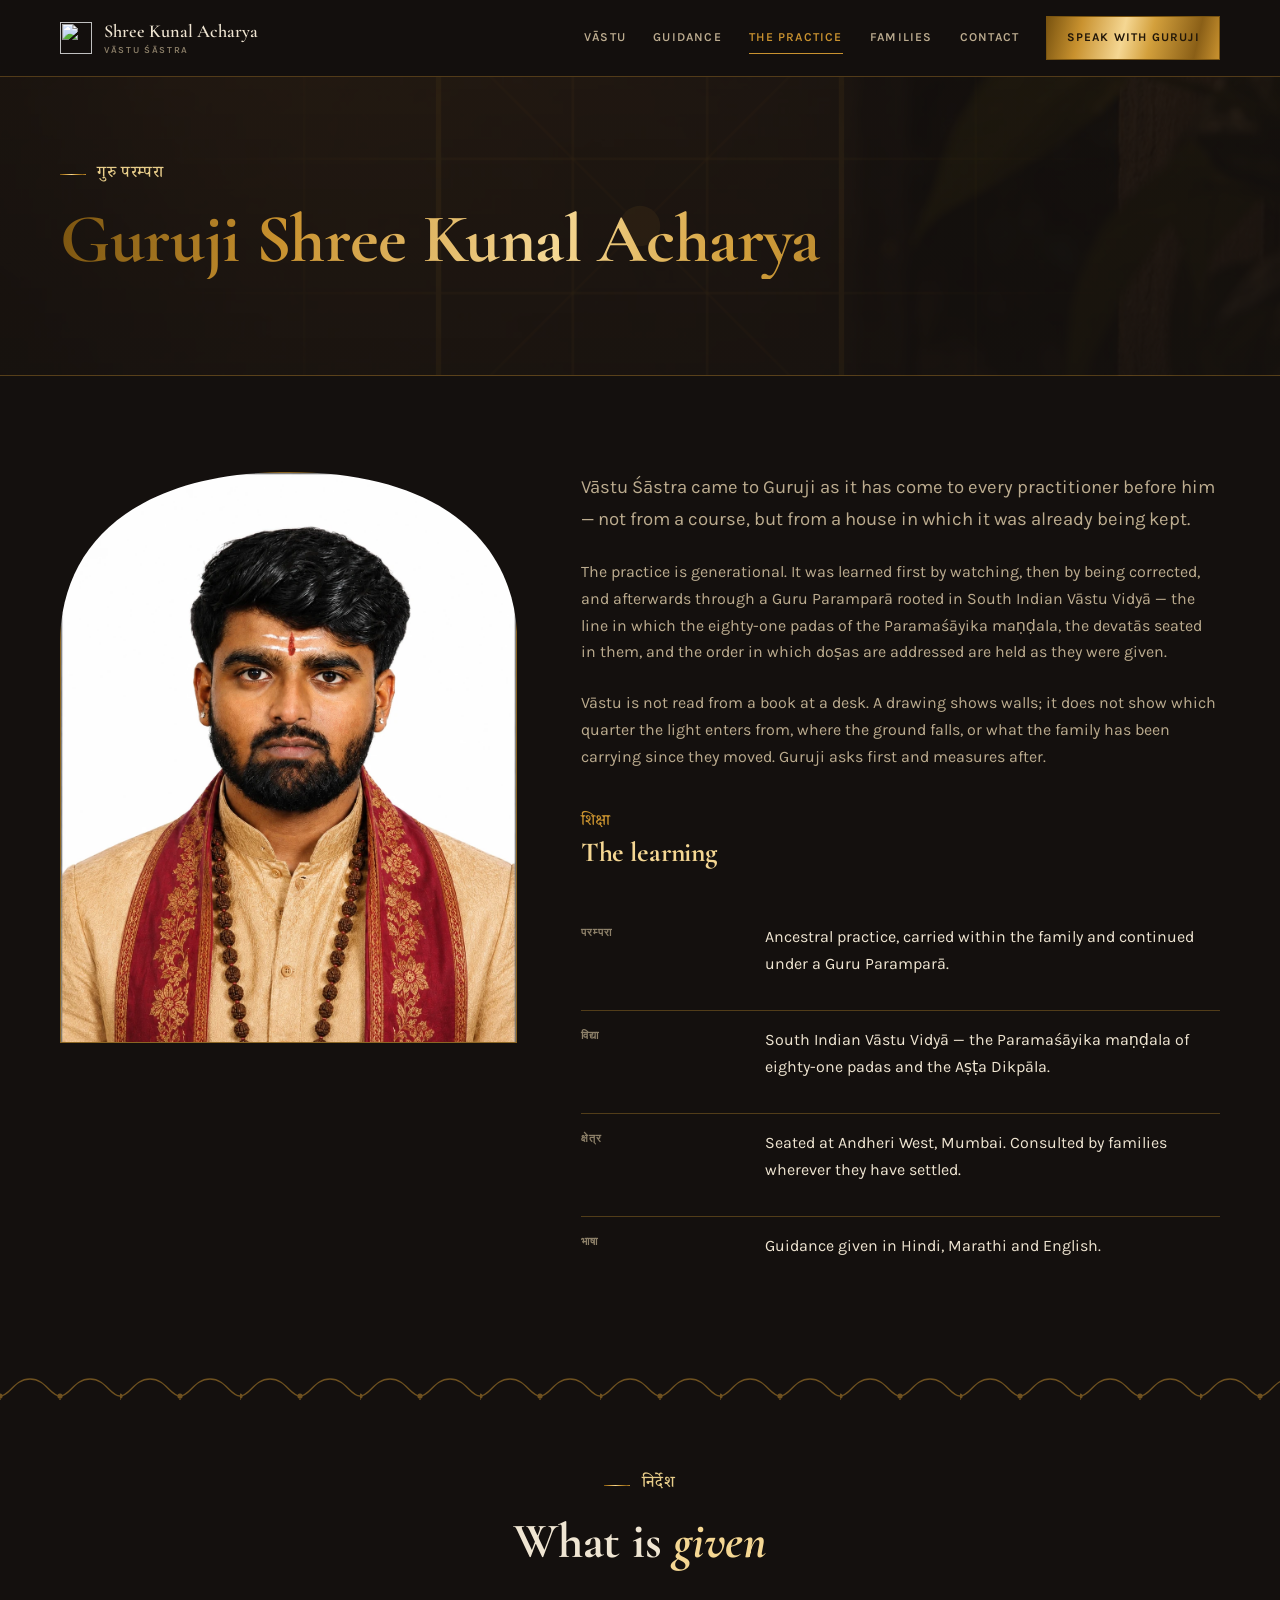
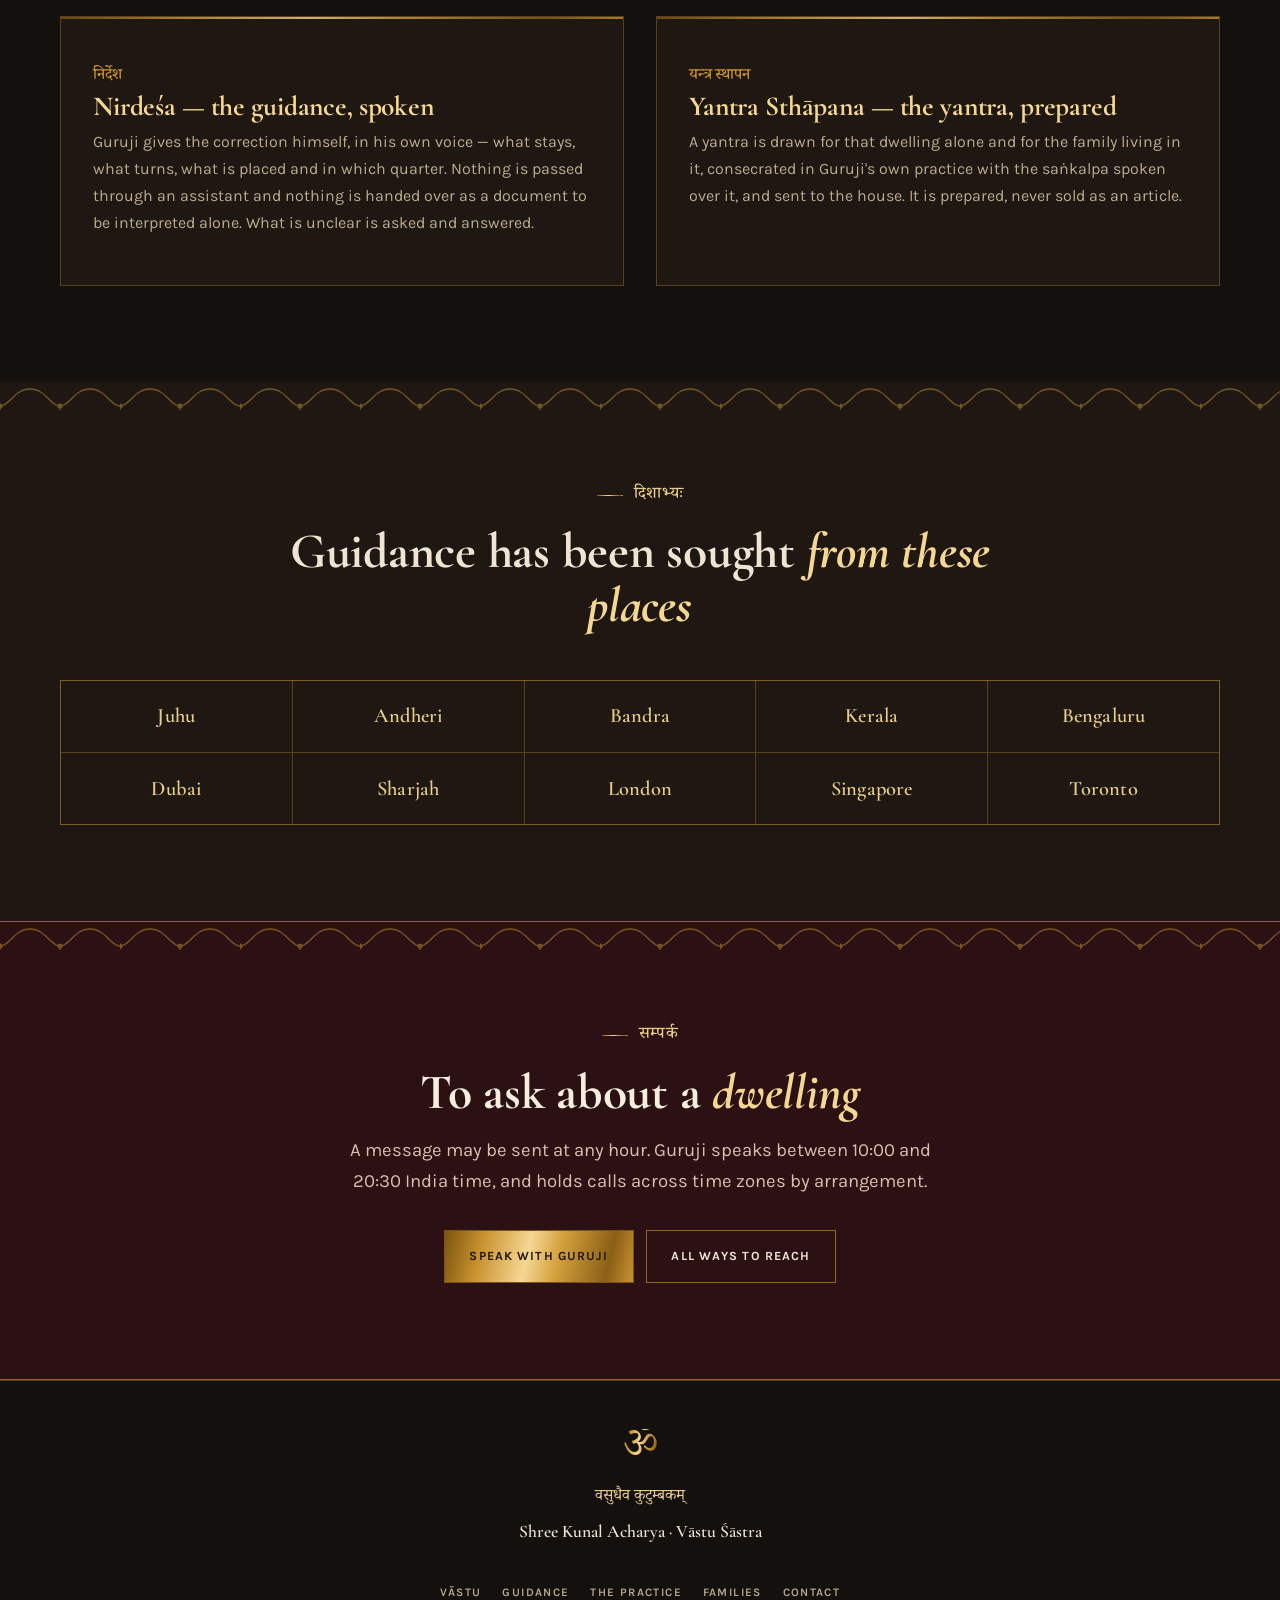
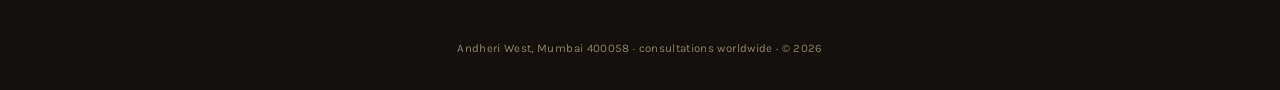
==== commit a8918074: "Reposition as Guruji Shree Kunal Acharya, Vāstu Śāstra, worldwide Name and voice - Shree Kunal Dhurv" ====
--- a/about.html
+++ b/about.html
@@ -3,19 +3,24 @@
 <head>
   <meta charset="UTF-8">
   <meta name="viewport" content="width=device-width, initial-scale=1.0">
-  <title>About Shree Kunal Dhurve | Vastu Consultant in Mumbai</title>
-  <meta name="description" content="Kunal Dhurve practises Vastu Shastra through ancestral learning and a Guru Parampara rooted in South Indian Vastu Vidya. Based in Andheri West, Mumbai.">
-  <meta name="keywords" content="vastu consultant Mumbai, vastu consultant Andheri West, vastu shastra consultant, vastu background, vastu training">
+  <meta name="google-site-verification" content="eTcAwBEXMHzzOtmj7loL_bXhq1aPAVMnPyKlKAntVkM" />
+  <title>The Practice | Guruji Shree Kunal Acharya</title>
+  <meta name="description" content="Guruji Shree Kunal Acharya practises Vāstu Śāstra through ancestral learning and a Guru Paramparā rooted in South Indian Vāstu Vidyā. Based in Mumbai, consulted worldwide.">
 
   <meta property="og:type" content="website">
-  <meta property="og:title" content="About Shree Kunal Dhurve | Vastu Shastra Consultant, Mumbai">
-  <meta property="og:description" content="Practising Vastu Shastra passed down generationally, through ancestral learning and South Indian Vastu Vidya.">
+  <meta property="og:site_name" content="Shree Kunal Acharya">
+  <meta property="og:title" content="The Practice | Guruji Shree Kunal Acharya">
+  <meta property="og:description" content="Guruji Shree Kunal Acharya practises Vāstu Śāstra through ancestral learning and a Guru Paramparā rooted in South Indian Vāstu Vidyā. Based in Mumbai, consulted worldwide.">
   <meta property="og:url" content="https://shreekunalconsultancy.com/about.html">
-  <meta property="og:image" content="https://shreekunalconsultancy.com/assets/images/og-image.jpg">
+  <meta property="og:locale" content="en_IN">
+  <meta property="og:image" content="https://shreekunalconsultancy.com/assets/images/og-share.jpg">
   <meta property="og:image:width" content="1200">
   <meta property="og:image:height" content="630">
-  <meta property="og:locale" content="en_IN">
+  <meta property="og:image:alt" content="A lit brass diya on a wooden ledge">
   <meta name="twitter:card" content="summary_large_image">
+  <meta name="twitter:title" content="The Practice | Guruji Shree Kunal Acharya">
+  <meta name="twitter:description" content="Guruji Shree Kunal Acharya practises Vāstu Śāstra through ancestral learning and a Guru Paramparā rooted in South Indian Vāstu Vidyā. Based in Mumbai, consulted worldwide.">
+  <meta name="twitter:image" content="https://shreekunalconsultancy.com/assets/images/og-share.jpg">
 
   <link rel="canonical" href="https://shreekunalconsultancy.com/about.html">
 
@@ -25,301 +30,155 @@
 
   <link rel="preconnect" href="https://fonts.googleapis.com">
   <link rel="preconnect" href="https://fonts.gstatic.com" crossorigin>
-  <link href="https://fonts.googleapis.com/css2?family=Cormorant+Garamond:ital,wght@0,400;0,500;0,600;0,700;1,400;1,600&family=Marcellus&family=Poppins:wght@300;400;500;600;700&family=Noto+Serif+Devanagari:wght@500;600;700&family=Noto+Sans+Devanagari:wght@400;500;600&display=swap" rel="stylesheet">
+  <link href="https://fonts.googleapis.com/css2?family=Cormorant+Garamond:ital,wght@0,500;0,600;0,700;1,600&family=Karla:wght@400;500;600;700&family=Noto+Serif+Devanagari:wght@400;500;600&display=swap" rel="stylesheet">
 
   <link rel="stylesheet" href="css/style.css">
 </head>
 <body>
-
-  <!-- Sacred top bar ------------------------------------------------------ -->
-  <div class="topbar">
-    <div class="wrap topbar__inner">
-      <div class="topbar__meta">
-        <span>
-          <svg viewBox="0 0 24 24" fill="none" stroke="currentColor" stroke-width="1.5" aria-hidden="true"><path d="M12 21s7-6.2 7-11a7 7 0 1 0-14 0c0 4.8 7 11 7 11z"/><circle cx="12" cy="10" r="2.5"/></svg>
-          Andheri West, Mumbai
-        </span>
-      </div>
-
-      <p class="topbar__shloka" lang="sa" title="Rig Veda 7.54.1 — O Lord of the dwelling, know us and be gracious to us.">॥ वास्तोष्पते प्रति जानीह्यस्मान् ॥</p>
-
-      <div class="topbar__meta">
-        <span>
-          <svg viewBox="0 0 24 24" fill="none" stroke="currentColor" stroke-width="1.5" aria-hidden="true"><circle cx="12" cy="12" r="9"/><path d="M3 12h18M12 3c2.6 2.8 2.6 15.2 0 18M12 3c-2.6 2.8-2.6 15.2 0 18"/></svg>
-          Remote consultations across India
-        </span>
-        <a href="https://wa.me/917777008369?text=Hello%2C%20I%20would%20like%20to%20enquire%20about%20a%20vastu%20consultation." target="_blank" rel="noopener" aria-label="WhatsApp">
-          <svg viewBox="0 0 24 24" fill="none" stroke="currentColor" stroke-width="1.5" aria-hidden="true"><path d="M21 11.5a8.5 8.5 0 0 1-12.6 7.4L3 20.5l1.7-5.2A8.5 8.5 0 1 1 21 11.5z"/><path d="M8.8 9.2c.4-.1.6 0 .8.4l.6 1.3c.1.3 0 .5-.2.7l-.4.4c.6 1.1 1.4 1.9 2.5 2.5l.4-.4c.2-.2.4-.3.7-.2l1.3.6c.4.2.5.4.4.8-.2.9-1 1.4-1.9 1.3-2.6-.3-5-2.7-5.3-5.3-.1-.9.3-1.7 1.1-2.1z"/></svg>
-        </a>
-      </div>
-    </div>
-  </div>
-
-  <!-- Header --------------------------------------------------------------- -->
   <header class="site-header">
     <div class="wrap site-header__inner">
-      <a href="index.html" class="brand">
-        <span class="brand__mark" aria-hidden="true">
-          <svg viewBox="0 0 1000 1000" width="62" height="62" xmlns="http://www.w3.org/2000/svg">
-            <g id="triangles">
-              <polygon points="500.00,523.11 366.22,286.60 633.78,286.60" fill="none" stroke="currentColor" stroke-width="1.6" vector-effect="non-scaling-stroke"/>
-              <polygon points="500.00,673.33 336.58,355.86 663.42,355.86" fill="none" stroke="currentColor" stroke-width="1.6" vector-effect="non-scaling-stroke"/>
-              <polygon points="500.00,760.00 256.99,407.56 743.01,407.56" fill="none" stroke="currentColor" stroke-width="1.6" vector-effect="non-scaling-stroke"/>
-              <polygon points="500.00,624.16 412.84,447.89 587.16,447.89" fill="none" stroke="currentColor" stroke-width="1.6" vector-effect="non-scaling-stroke"/>
-              <polygon points="500.00,552.00 445.82,473.05 554.18,473.05" fill="none" stroke="currentColor" stroke-width="1.6" vector-effect="non-scaling-stroke"/>
-              <polygon points="500.00,355.86 422.67,523.11 577.33,523.11" fill="none" stroke="currentColor" stroke-width="1.6" vector-effect="non-scaling-stroke"/>
-              <polygon points="500.00,240.00 245.25,552.00 754.75,552.00" fill="none" stroke="currentColor" stroke-width="1.6" vector-effect="non-scaling-stroke"/>
-              <polygon points="500.00,286.60 317.59,624.16 682.41,624.16" fill="none" stroke="currentColor" stroke-width="1.6" vector-effect="non-scaling-stroke"/>
-              <polygon points="500.00,407.56 385.08,673.33 614.92,673.33" fill="none" stroke="currentColor" stroke-width="1.6" vector-effect="non-scaling-stroke"/>
-            </g>
-            <g id="bindu"><circle cx="500.00" cy="500.00" r="9" fill="currentColor" stroke="none"/></g>
-          </svg>
-        </span>
-        <span class="brand__name">
-          <em>Shree Kunal Dhurve</em>
-          <small>Vastu Shastra Consultant &middot; Andheri West, Mumbai</small>
-        </span>
+      <a class="brand" href="index.html">
+        <picture>
+          <source srcset="assets/images/sri-yantra-logo.webp" type="image/webp">
+          <img class="brand__mark" src="assets/images/sri-yantra-logo.png" alt="" width="32" height="32" loading="eager" decoding="async">
+        </picture>
+        <span class="brand__name">Shree Kunal Acharya<small>Vāstu Śāstra</small></span>
       </a>
-
-      <nav class="nav" aria-label="Primary">
-        <a href="index.html">Home</a>
-        <a href="index.html#method">Method</a>
-        <a href="services.html">Services</a>
-        <a href="about.html" aria-current="page">About</a>
-        <a href="faq.html">Questions</a>
-        <a href="testimonials.html">Testimonials</a>
-        <a href="contact.html" class="nav__cta">Contact us</a>
+      <button class="nav-toggle" type="button" aria-expanded="false" aria-controls="primary-nav" aria-label="Menu">
+        <svg width="20" height="20" viewBox="0 0 20 20" fill="none" stroke="currentColor" stroke-width="1.6" aria-hidden="true"><path d="M2 5h16M2 10h16M2 15h16"/></svg>
+      </button>
+      <nav class="nav" id="primary-nav" aria-label="Primary">
+          <a href="index.html">Vāstu</a>
+          <a href="services.html">Guidance</a>
+          <a href="about.html" aria-current="page">The Practice</a>
+          <a href="testimonials.html">Families</a>
+          <a href="contact.html">Contact</a>
+          <a class="nav__cta" href="https://wa.me/917777008369?text=Praṇām%20Guruji%2C%20I%20wish%20to%20ask%20about%20a%20dwelling." target="_blank" rel="noopener">Speak with Guruji</a>
       </nav>
-
-      <button class="nav-toggle" aria-label="Open menu" aria-expanded="false">
-        <svg width="20" height="20" viewBox="0 0 20 20" fill="none" stroke="currentColor" stroke-width="1.6">
-          <line x1="3" y1="6" x2="17" y2="6"/><line x1="3" y1="10" x2="17" y2="10"/><line x1="3" y1="14" x2="17" y2="14"/>
-        </svg>
-      </button>
     </div>
   </header>
 
   <main>
-
-    <!-- Page head (dark) ------------------------------------------------------ -->
     <section class="page-head">
-      <div class="wrap page-head__inner">
-        <div>
-          <span class="eyebrow eyebrow--left">About</span>
-          <h1><span style="display:block;font-size:.42em;font-family:var(--font-title);letter-spacing:.05em;color:var(--tx-dark-muted);margin-bottom:.35em;">Vastu Shastra consultant</span><em>Shree Kunal Dhurve</em></h1>
-          <p class="lede" style="margin-top: var(--space-3);">Practising Vastu Shastra passed down generationally, through ancestral learning and a Guru Parampara rooted in South Indian Vastu Vidya. Straightforward, practical application of classical principles to modern spaces.</p>
-        </div>
-        <a href="https://wa.me/917777008369?text=Hello%2C%20I%20would%20like%20to%20enquire%20about%20a%20vastu%20consultation." target="_blank" rel="noopener" class="btn btn--filled">
-          Book a consultation
-          <svg class="btn__icon" viewBox="0 0 24 24" fill="none" stroke="currentColor" stroke-width="2" aria-hidden="true"><path d="M5 12h14M13 6l6 6-6 6"/></svg>
-        </a>
-      </div>
-    </section>
-
-    <!-- Bio (cream) ------------------------------------------------------------ -->
-    <section class="section section--light">
-      <div class="wrap about-grid">
-        <div class="about-photo">
-          <picture>
-            <source srcset="assets/images/kunal-photo.webp" type="image/webp">
-            <img src="assets/images/kunal-photo.jpg" alt="Portrait of Kunal Dhurve" width="1104" height="1425" loading="lazy" decoding="async">
-          </picture>
-        </div>
-
-        <div class="about-bio">
-          <span class="eyebrow eyebrow--left">The practitioner</span>
-          <h2>A practice carried through the <em>family</em>, applied to the building in front of you</h2>
-
-          <p class="about-bio__opening">Kunal Dhurve practises Vastu Shastra passed down generationally. Based in Andheri West, he works with homeowners and businesses across Mumbai and, by remote consultation, across India.</p>
-
-          <p>His practice is grounded in the classical Vastu texts and an ancestral Guru Parampara rooted in South Indian Vastu Vidya, refined through more than 100 property assessments across flats, bungalows, offices and showrooms.</p>
-
-          <h3>Education &amp; training</h3>
-          <p>Ancestral study of classical Vastu Shastra through a Guru Parampara rooted in South Indian Vastu Vidya, with applied training through more than 100 property consultations across residential and commercial contexts.</p>
-        </div>
-      </div>
-    </section>
-
-    <!-- Process (dark) --------------------------------------------------------- -->
-    <section class="section section--dark" id="method">
+      <div class="page-head__mandala" aria-hidden="true"><svg class="ph-mandala" xmlns="http://www.w3.org/2000/svg" viewBox="-34 -34 968 968" fill="none" stroke="currentColor" stroke-width="2" aria-hidden="true" role="presentation">
+<g stroke-opacity=".5">
+<line x1="100" y1="0" x2="100" y2="900"/><line x1="0" y1="100" x2="900" y2="100"/>
+<line x1="200" y1="0" x2="200" y2="900"/><line x1="0" y1="200" x2="900" y2="200"/>
+<line x1="300" y1="0" x2="300" y2="900"/><line x1="0" y1="300" x2="900" y2="300"/>
+<line x1="400" y1="0" x2="400" y2="900"/><line x1="0" y1="400" x2="900" y2="400"/>
+<line x1="500" y1="0" x2="500" y2="900"/><line x1="0" y1="500" x2="900" y2="500"/>
+<line x1="600" y1="0" x2="600" y2="900"/><line x1="0" y1="600" x2="900" y2="600"/>
+<line x1="700" y1="0" x2="700" y2="900"/><line x1="0" y1="700" x2="900" y2="700"/>
+<line x1="800" y1="0" x2="800" y2="900"/><line x1="0" y1="800" x2="900" y2="800"/>
+</g>
+<g stroke-opacity=".3"><line x1="0" y1="0" x2="900" y2="900"/><line x1="900" y1="0" x2="0" y2="900"/></g>
+<circle cx="450" cy="450" r="450" stroke-opacity=".4"/>
+<rect x="300" y="300" width="300" height="300" stroke-width="4"/>
+<circle cx="450" cy="450" r="15" fill="currentColor" stroke="none"/>
+<g stroke-width="3">
+<rect x="0" y="0" width="900" height="900"/>
+<rect x="-16" y="-16" width="932" height="932"/>
+<rect x="-32" y="-32" width="964" height="964"/>
+</g><g stroke-width="3.5">
+<rect x="0" y="0" width="100" height="100"/>
+<rect x="800" y="0" width="100" height="100"/>
+<rect x="0" y="800" width="100" height="100"/>
+<rect x="800" y="800" width="100" height="100"/>
+</g></svg></div>
       <div class="wrap">
-        <div class="section-head section-head--center">
-          <span class="eyebrow">My process</span>
-          <h2>Four steps, in order, <em>every time</em></h2>
-          <svg class="ornament" viewBox="0 0 132 14" fill="none" stroke="currentColor" stroke-width="1" aria-hidden="true">
-            <path d="M0 7h44M88 7h44"/><path d="M56 7l10-6 10 6-10 6-10-6z"/><circle cx="66" cy="7" r="1.8"/><circle cx="48" cy="7" r="1.5"/><circle cx="84" cy="7" r="1.5"/>
-          </svg>
-        </div>
-
-        <ol class="method">
-          <li class="method__step">
-            <div class="method__num">01</div>
-            <h4>Intake call</h4>
-            <p>A short conversation about the property, your goals and any concerns</p>
-            <span class="method__meta">Free, no obligation</span>
-          </li>
-          <li class="method__step">
-            <div class="method__num">02</div>
-            <h4>Site visit</h4>
-            <p>On-site assessment with accurate compass readings and measurement of key zones</p>
-            <span class="method__meta">90 min &ndash; 3 hrs on site</span>
-          </li>
-          <li class="method__step">
-            <div class="method__num">03</div>
-            <h4>Written report</h4>
-            <p>Findings checked against classical principles and written up as a clear document</p>
-            <span class="method__meta">Delivered within 7 days</span>
-          </li>
-          <li class="method__step">
-            <div class="method__num">04</div>
-            <h4>Implementation support</h4>
-            <p>Follow-up clarification while you act on the report</p>
-            <span class="method__meta">Included, 7-day window</span>
-          </li>
-        </ol>
-      </div>
-    </section>
-
-    <!-- Stated limits + credentials (cream) ------------------------------------ -->
-    <section class="section section--light">
-      <div class="wrap">
-        <div class="section-head section-head--center">
-          <span class="eyebrow">Stated limits</span>
-          <h2>What I will <em>not</em> do</h2>
-          <svg class="ornament" viewBox="0 0 132 14" fill="none" stroke="currentColor" stroke-width="1" aria-hidden="true">
-            <path d="M0 7h44M88 7h44"/><path d="M56 7l10-6 10 6-10 6-10-6z"/><circle cx="66" cy="7" r="1.8"/><circle cx="48" cy="7" r="1.5"/><circle cx="84" cy="7" r="1.5"/>
-          </svg>
-          <p>If a space already works well, that is what the report will say.</p>
-        </div>
-
-        <div class="limits">
-          <div class="limits__item">
-            <svg class="limits__icon" viewBox="0 0 48 48" fill="none" stroke="currentColor" stroke-width="1.2" aria-hidden="true"><circle cx="24" cy="24" r="14"/><path d="M24 16v8l6 3"/><path d="M10 10L38 38"/></svg>
-            <h4>Won&rsquo;t predict your future</h4>
-            <p>Vastu is about orientation, layout and energy flow, not fortune-telling.</p>
-          </div>
-          <div class="limits__item">
-            <svg class="limits__icon" viewBox="0 0 48 48" fill="none" stroke="currentColor" stroke-width="1.2" aria-hidden="true"><path d="M12 18h24l-2 20H14z"/><path d="M18 18v-4a6 6 0 0 1 12 0v4"/><path d="M10 10L38 38"/></svg>
-            <h4>Won&rsquo;t sell objects</h4>
-            <p>No pyramids, crystals or remedies for sale. Recommendations, not merchandise.</p>
-          </div>
-          <div class="limits__item">
-            <svg class="limits__icon" viewBox="0 0 48 48" fill="none" stroke="currentColor" stroke-width="1.2" aria-hidden="true"><path d="M9 22L24 11l15 11"/><path d="M13 20v18h22V20"/><path d="M10 10L38 38"/></svg>
-            <h4>Won&rsquo;t demand demolition first</h4>
-            <p>Structural change is suggested only when it meaningfully helps, never as a default.</p>
-          </div>
-          <div class="limits__item">
-            <svg class="limits__icon" viewBox="0 0 48 48" fill="none" stroke="currentColor" stroke-width="1.2" aria-hidden="true"><path d="M24 8l14 5v10c0 9-6 15.5-14 19-8-3.5-14-10-14-19V13z"/><path d="M10 10L38 38"/></svg>
-            <h4>Won&rsquo;t trade on fear</h4>
-            <p>If your space already works, that is what the report will say, plainly.</p>
-          </div>
-        </div>
-
-        <div class="section-head section-head--center" style="margin-top: var(--space-7);">
-          <span class="eyebrow">At a glance</span>
-          <h2>Credentials &amp; <em>practice details</em></h2>
-          <svg class="ornament" viewBox="0 0 132 14" fill="none" stroke="currentColor" stroke-width="1" aria-hidden="true">
-            <path d="M0 7h44M88 7h44"/><path d="M56 7l10-6 10 6-10 6-10-6z"/><circle cx="66" cy="7" r="1.8"/><circle cx="48" cy="7" r="1.5"/><circle cx="84" cy="7" r="1.5"/>
-          </svg>
-        </div>
-
-        <div class="creds">
-          <div class="creds__item">
-            <span class="creds__label">Practising</span>
-            <span>Passed down generationally</span>
-          </div>
-          <div class="creds__item">
-            <span class="creds__label">Lineage</span>
-            <span>Ancestral, South Indian Vastu Vidya</span>
-          </div>
-          <div class="creds__item">
-            <span class="creds__label">Experience</span>
-            <span>5+ years</span>
-          </div>
-          <div class="creds__item">
-            <span class="creds__label">Properties assessed</span>
-            <span>100+</span>
-          </div>
-          <div class="creds__item">
-            <span class="creds__label">Based in</span>
-            <span>Andheri West, Mumbai</span>
-          </div>
-          <div class="creds__item">
-            <span class="creds__label">Service area</span>
-            <span>Mumbai &middot; remote across India</span>
-          </div>
-          <div class="creds__item">
-            <span class="creds__label">Languages</span>
-            <span>English &middot; Hindi &middot; Marathi</span>
+        <div class="page-head__inner">
+          <div>
+            <span class="eyebrow" lang="sa">गुरु परम्परा</span>
+            <h1 class="gilt-metal">Guruji Shree Kunal Acharya</h1>
           </div>
         </div>
       </div>
     </section>
 
-    <!-- CTA band --------------------------------------------------------------- -->
-    <section class="cta-band">
-      <div class="cta-band__scrim" aria-hidden="true"></div>
-      <div class="wrap cta-band__inner">
-        <h2>Ready to talk about your <em>space</em>?</h2>
-        <p>A short call is the fastest way to know whether a consultation is the right next step.</p>
-        <a href="https://wa.me/917777008369?text=Hello%2C%20I%20would%20like%20to%20enquire%20about%20a%20vastu%20consultation." target="_blank" rel="noopener" class="btn btn--dark">
-          Book a consultation
-          <svg class="btn__icon" viewBox="0 0 24 24" fill="none" stroke="currentColor" stroke-width="2" aria-hidden="true"><path d="M5 12h14M13 6l6 6-6 6"/></svg>
-        </a>
-      </div>
-    </section>
-
-    <!-- Trust band ------------------------------------------------------------- -->
-    <section class="statband">
+    <section class="section">
       <div class="wrap">
-        <div class="trust">
-          <div class="trust__item">
-            <svg class="trust__icon" viewBox="0 0 48 48" fill="none" stroke="currentColor" stroke-width="1.2" aria-hidden="true"><path d="M24 5l15 6v11c0 10-6.5 17.5-15 21-8.5-3.5-15-11-15-21V11z"/><path d="M17 24l5 5 10-10"/></svg>
-            <span class="trust__text"><b>Written report</b>every engagement</span>
+        <div class="about-grid">
+          <div class="about-photo reveal">
+            <picture>
+              <source srcset="assets/images/kunal-photo.webp" type="image/webp">
+              <img src="assets/images/kunal-photo.jpg" alt="Portrait of Guruji Shree Kunal Acharya" width="1104" height="1425" loading="lazy" decoding="async">
+            </picture>
           </div>
-          <div class="trust__item">
-            <svg class="trust__icon" viewBox="0 0 48 48" fill="none" stroke="currentColor" stroke-width="1.2" aria-hidden="true"><circle cx="24" cy="24" r="17"/><path d="M12 12l24 24"/></svg>
-            <span class="trust__text"><b>No objects sold</b>advice, not merchandise</span>
-          </div>
-          <div class="trust__item">
-            <svg class="trust__icon" viewBox="0 0 48 48" fill="none" stroke="currentColor" stroke-width="1.2" aria-hidden="true"><circle cx="24" cy="24" r="17"/><path d="M7 24h34M24 7c5.5 6.5 5.5 27.5 0 34M24 7c-5.5 6.5-5.5 27.5 0 34"/></svg>
-            <span class="trust__text"><b>Mumbai &amp; remote</b>on site and online</span>
-          </div>
-          <div class="trust__item">
-            <svg class="trust__icon" viewBox="0 0 48 48" fill="none" stroke="currentColor" stroke-width="1.2" aria-hidden="true"><circle cx="24" cy="19" r="11"/><path d="M17 28l-3 15 10-5 10 5-3-15"/><path d="M20 19l3 3 5-6"/></svg>
-            <span class="trust__text"><b>Fee quoted first</b>before you commit</span>
+          <div class="about-bio reveal">
+            <p class="lede">Vāstu Śāstra came to Guruji as it has come to every practitioner before him — not from a course, but from a house in which it was already being kept.</p>
+            <p>The practice is generational. It was learned first by watching, then by being corrected, and afterwards through a Guru Paramparā rooted in South Indian Vāstu Vidyā — the line in which the eighty-one padas of the Paramaśāyika maṇḍala, the devatās seated in them, and the order in which doṣas are addressed are held as they were given.</p>
+            <p>Vāstu is not read from a book at a desk. A drawing shows walls; it does not show which quarter the light enters from, where the ground falls, or what the family has been carrying since they moved. Guruji asks first and measures after.</p>
+            <h3><span class="deva deva--sm" lang="sa">शिक्षा</span>The learning</h3>
+            <div class="creds">
+              <div class="creds__item"><span class="creds__label" lang="sa">परम्परा</span><span>Ancestral practice, carried within the family and continued under a Guru Paramparā.</span></div>
+              <div class="creds__item"><span class="creds__label" lang="sa">विद्या</span><span>South Indian Vāstu Vidyā — the Paramaśāyika maṇḍala of eighty-one padas and the Aṣṭa Dikpāla.</span></div>
+              <div class="creds__item"><span class="creds__label" lang="sa">क्षेत्र</span><span>Seated at Andheri West, Mumbai. Consulted by families wherever they have settled.</span></div>
+              <div class="creds__item"><span class="creds__label" lang="sa">भाषा</span><span>Guidance given in Hindi, Marathi and English.</span></div>
+            </div>
           </div>
         </div>
       </div>
     </section>
 
+    <section class="section seam">
+      <div class="wrap">
+        <div class="section-head section-head--center reveal">
+          <span class="eyebrow" lang="sa">निर्देश</span>
+          <h2>What is <em class="gilt">given</em></h2>
+        </div>
+        <div class="offering reveal">
+          <div class="offer">
+            <h3><span class="deva deva--sm" lang="sa">निर्देश</span>Nirdeśa &mdash; the guidance, spoken</h3>
+            <p>Guruji gives the correction himself, in his own voice — what stays, what turns, what is placed and in which quarter. Nothing is passed through an assistant and nothing is handed over as a document to be interpreted alone. What is unclear is asked and answered.</p>
+          </div>
+          <div class="offer">
+            <h3><span class="deva deva--sm" lang="sa">यन्त्र स्थापन</span>Yantra Sthāpana &mdash; the yantra, prepared</h3>
+            <p>A yantra is drawn for that dwelling alone and for the family living in it, consecrated in Guruji's own practice with the saṅkalpa spoken over it, and sent to the house. It is prepared, never sold as an article.</p>
+          </div>
+        </div>
+      </div>
+    </section>
+
+    <section class="section section--dark seam">
+      <div class="wrap">
+        <div class="section-head section-head--center reveal">
+          <span class="eyebrow" lang="sa">दिशाभ्यः</span>
+          <h2>Guidance has been sought <em class="gilt">from these places</em></h2>
+        </div>
+<!-- EDIT THIS LIST: keep only places where guidance has genuinely been given. -->
+        <ul class="places reveal"><li>Juhu</li><li>Andheri</li><li>Bandra</li><li>Kerala</li><li>Bengaluru</li><li>Dubai</li><li>Sharjah</li><li>London</li><li>Singapore</li><li>Toronto</li></ul>
+      </div>
+    </section>
+
+    <section class="section cta-strip seam">
+      <div class="wrap" style="text-align:center;max-width:44em">
+        <span class="eyebrow" lang="sa">सम्पर्क</span>
+        <h2>To ask about a <em>dwelling</em></h2>
+        <p class="lede" style="margin-inline:auto">A message may be sent at any hour. Guruji speaks between 10:00 and 20:30 India time, and holds calls across time zones by arrangement.</p>
+        <div class="hero__ctas" style="justify-content:center">
+          <a href="https://wa.me/917777008369?text=Praṇām%20Guruji%2C%20I%20wish%20to%20ask%20about%20a%20dwelling." target="_blank" rel="noopener" class="btn btn--filled">Speak with Guruji</a>
+          <a href="contact.html" class="btn btn--outline">All ways to reach</a>
+        </div>
+      </div>
+    </section>
   </main>
 
   <footer class="site-footer">
-    <div class="wrap footer__inner">
-      <div class="footer__brand">
-        <span class="brand__mark" aria-hidden="true">
-          <svg viewBox="0 0 1000 1000" width="40" height="40" xmlns="http://www.w3.org/2000/svg">
-            <g id="triangles">
-              <polygon points="500.00,523.11 366.22,286.60 633.78,286.60" fill="none" stroke="currentColor" stroke-width="1.6" vector-effect="non-scaling-stroke"/>
-              <polygon points="500.00,673.33 336.58,355.86 663.42,355.86" fill="none" stroke="currentColor" stroke-width="1.6" vector-effect="non-scaling-stroke"/>
-              <polygon points="500.00,760.00 256.99,407.56 743.01,407.56" fill="none" stroke="currentColor" stroke-width="1.6" vector-effect="non-scaling-stroke"/>
-              <polygon points="500.00,624.16 412.84,447.89 587.16,447.89" fill="none" stroke="currentColor" stroke-width="1.6" vector-effect="non-scaling-stroke"/>
-              <polygon points="500.00,552.00 445.82,473.05 554.18,473.05" fill="none" stroke="currentColor" stroke-width="1.6" vector-effect="non-scaling-stroke"/>
-              <polygon points="500.00,355.86 422.67,523.11 577.33,523.11" fill="none" stroke="currentColor" stroke-width="1.6" vector-effect="non-scaling-stroke"/>
-              <polygon points="500.00,240.00 245.25,552.00 754.75,552.00" fill="none" stroke="currentColor" stroke-width="1.6" vector-effect="non-scaling-stroke"/>
-              <polygon points="500.00,286.60 317.59,624.16 682.41,624.16" fill="none" stroke="currentColor" stroke-width="1.6" vector-effect="non-scaling-stroke"/>
-              <polygon points="500.00,407.56 385.08,673.33 614.92,673.33" fill="none" stroke="currentColor" stroke-width="1.6" vector-effect="non-scaling-stroke"/>
-            </g>
-            <g id="bindu"><circle cx="500.00" cy="500.00" r="9" fill="currentColor" stroke="none"/></g>
-          </svg>
-        </span>
-        <span class="footer__name">Shree Kunal Dhurve</span>
-      </div>
-      <span class="footer__copy">&copy; 2026 Shree Kunal Dhurve. All rights reserved.</span>
+    <div class="wrap">
+      <span class="footer__om" aria-hidden="true">ॐ</span>
+      <p class="footer__deva" lang="sa">वसुधैव कुटुम्बकम्</p>
+      <p class="footer__name">Shree Kunal Acharya &middot; Vāstu Śāstra</p>
+      <nav class="footer__nav" aria-label="Footer">
+        <a href="index.html">Vāstu</a>
+        <a href="services.html">Guidance</a>
+        <a href="about.html">The Practice</a>
+        <a href="testimonials.html">Families</a>
+        <a href="contact.html">Contact</a>
+      </nav>
+      <span class="footer__copy">Andheri West, Mumbai 400058 &middot; consultations worldwide &middot; &copy; 2026</span>
     </div>
   </footer>
 
-  <script src="js/main.js"></script>
+  <script src="js/main.js" defer></script>
 </body>
 </html>
--- a/css/style.css
+++ b/css/style.css
@@ -1,828 +1,495 @@
 /* ==========================================================================
-   Shree Kunal Dhurve — Vedic Occult & Vastu Shastra Consultant
-   Rev D · "Temple Gold, Ivory Light" — alternating dark/cream Vedic-luxury system
+   Shree Kunal Acharya — Vāstu Śāstra
+   Ornate classical system: deep ink grounds, struck-metal gold, Vāstu mandala
    ========================================================================== */
 
-:root {
-  /* Dark ground ----------------------------------------------------------- */
-  --ink:           #0B0704;
-  --ink2:          #140D06;
-  --ink3:          #1E1409;
-  --ink-raise:     #23180B;
-
-  /* Light ground ---------------------------------------------------------- */
-  --cream:         #FCF7EC;
-  --cream2:        #F5EBD9;
-  --cream3:        #EFE2CA;
-
-  /* Metal ----------------------------------------------------------------- */
-  --gold:          #C9922F;
-  --gold-mid:      #D9AE55;
-  --gold-lite:     #F0DCA4;
-  --gold-deep:     #8A6420;
-  --brass:         #A87C2C;
-  --maroon:        #5C1219;
-
-  --metal: linear-gradient(135deg,
-            #8A6420 0%, #C9922F 18%, #F4E3B0 36%, #D9AE55 52%,
-            #9A7126 70%, #EED89C 86%, #A87C2C 100%);
-  --metal-lite: linear-gradient(100deg,
-            #E9CE79 0%, #F4E3B0 26%, #D9AE55 55%, #F0DCA4 78%, #C39A34 100%);
-  --metal-rule: linear-gradient(90deg,
-            transparent 0%, rgba(201,146,47,.12) 10%, var(--gold-mid) 50%,
-            rgba(201,146,47,.12) 90%, transparent 100%);
-
-  /* Text ------------------------------------------------------------------ */
-  --tx-dark:       #F5EAD2;   /* on ink   */
-  --tx-dark-muted: #C2AC84;
-  --tx-light:      #2A1C0C;   /* on cream */
-  --tx-light-muted:#6B5837;
-
-  /* Lines ----------------------------------------------------------------- */
-  --line-gold:     rgba(201,146,47,.28);
-  --line-bright:   rgba(201,146,47,.58);
-  --line-light:    rgba(138,100,32,.28);
-  --focus:         #F0DCA4;
-
-  --glow-sm: 0 8px 30px -14px rgba(201,146,47,.45);
-  --glow-md: 0 20px 55px -22px rgba(201,146,47,.55);
-
-  /* Type scale ------------------------------------------------------------ */
+:root{
+  /* grounds */
+  --ink:        #14100E;
+  --ink2:       #1E1712;
+  --ink3:       #2A1F17;
+  --maroon:     #6E1E24;
+  --maroon-band:#2B1114;
+
+  /* metal */
+  --gold:       #C9922F;
+  --gold-lit:   #F5D793;
+  --gold-soft:  #E8CD8A;
+  --gold-deep:  #7A5410;
+  --brass:      #A67C2E;
+  --metal: linear-gradient(103deg,var(--gold-deep) 0%,var(--gold) 20%,var(--gold-lit) 44%,#D3A03C 60%,#8A5F17 86%,var(--gold) 100%);
+
+  /* text */
+  --cream:      #F6EEDD;
+  --tx:         #EFE5D2;
+  --tx-muted:   #BCAC8F;
+  --tx-faint:   #8D8069;
+
+  /* rules */
+  --line:       rgba(201,146,47,.66);
+  --line-soft:  rgba(201,146,47,.34);
+
+  --focus:      #F5D793;
+
   --step-0: 1rem;
-  --step-1: clamp(1.05rem, 1rem + 0.25vw, 1.15rem);
-  --step-2: clamp(1.45rem, 1.25rem + 0.9vw, 1.75rem);
-  --step-3: clamp(1.8rem, 1.5rem + 1.3vw, 2.4rem);
-  --step-4: clamp(2.2rem, 1.7rem + 2.3vw, 3.3rem);
-  --step-5: clamp(2.6rem, 1.9rem + 3.4vw, 4.4rem);
-
-  --space-1: 0.5rem;
-  --space-2: 1rem;
-  --space-3: 1.5rem;
-  --space-4: 2rem;
-  --space-5: 3rem;
-  --space-6: 4.5rem;
-  --space-7: 6rem;
-
-  --container: 1200px;
-  --gutter: clamp(1.25rem, 4vw, 2.5rem);
-
-  --r-sm: 3px;
-  --r-md: 8px;
-  --r-lg: 14px;
-  --arch: 999px 999px 8px 8px;
-
-  --ease: cubic-bezier(0.2, 0.7, 0.2, 1);
-  --dur-fast: 160ms;
-  --dur: 320ms;
-
-  --font-display: "Cormorant Garamond", "Noto Serif Devanagari", Georgia, serif;
-  --font-title:   "Marcellus", "Cormorant Garamond", Georgia, serif;
-  --font-ui:      "Poppins", "Noto Sans Devanagari", -apple-system, "Segoe UI", system-ui, sans-serif;
+  --step-1: clamp(1.05rem,1rem + .25vw,1.16rem);
+  --step-2: clamp(1.45rem,1.28rem + .9vw,1.72rem);
+  --step-3: clamp(1.75rem,1.5rem + 1.2vw,2.3rem);
+  --step-4: clamp(2.1rem,1.7rem + 2.1vw,3.1rem);
+  --step-5: clamp(2.6rem,1.9rem + 3.4vw,4.3rem);
+
+  --space-1:.5rem; --space-2:1rem; --space-3:1.5rem; --space-4:2rem;
+  --space-5:3rem; --space-6:4.5rem; --space-7:6rem;
+
+  --container:1240px;
+  --gutter:clamp(1.25rem,4vw,2.5rem);
+
+  --ease:cubic-bezier(.2,.7,.2,1);
+  --dur-fast:160ms; --dur:280ms;
+
+  --r-none:0;
+  --r-arch:46% 46% 0 0 / 20% 20% 0 0;
+  --glow:0 0 44px -10px rgba(201,146,47,.42);
+
+  --torana:url("data:image/svg+xml,%3Csvg xmlns='http://www.w3.org/2000/svg' viewBox='0 0 120 28' fill='none' stroke='%23C9922F' stroke-width='1.4'%3E%3Cpath d='M0 24 C 10 24 14 7 30 7 C 46 7 50 24 60 24 C 70 24 74 7 90 7 C 106 7 110 24 120 24'/%3E%3Ccircle cx='0' cy='24' r='2.6' fill='%23C9922F' stroke='none'/%3E%3Cpath d='M0 26.6 L0 28'/%3E%3Ccircle cx='60' cy='24' r='2.6' fill='%23C9922F' stroke='none'/%3E%3Cpath d='M60 26.6 L60 28'/%3E%3C/svg%3E");
+  --corner:url("data:image/svg+xml,%3Csvg xmlns='http://www.w3.org/2000/svg' viewBox='0 0 24 24' fill='none' stroke='%23C9922F' stroke-width='1.4' stroke-linecap='square'%3E%3Cpath d='M2 22 L2 8 C2 4.7 4.7 2 8 2 L22 2'/%3E%3Cpath d='M2 8 L8 8 L8 2' stroke-opacity='.5'/%3E%3Ccircle cx='8' cy='8' r='1.9' fill='%23C9922F' stroke='none'/%3E%3C/svg%3E");
 }
 
 /* Reset ------------------------------------------------------------------- */
-*, *::before, *::after { box-sizing: border-box; }
-html { -webkit-text-size-adjust: 100%; scroll-behavior: smooth; }
-body {
-  margin: 0;
-  background: var(--ink);
-  color: var(--tx-dark);
-  font-family: var(--font-ui);
-  font-size: var(--step-0);
-  line-height: 1.75;
-  -webkit-font-smoothing: antialiased;
-  text-rendering: optimizeLegibility;
-  overflow-x: hidden;
-}
-img, svg { display: block; max-width: 100%; height: auto; }
-button { font: inherit; cursor: pointer; }
-a { color: inherit; text-decoration: none; }
-:focus-visible { outline: 2px solid var(--focus); outline-offset: 3px; border-radius: var(--r-sm); }
-
-/* Typography ---------------------------------------------------------------- */
-h1, h2, h3, h4 {
-  font-family: var(--font-display);
-  font-weight: 600;
-  color: var(--tx-dark);
-  letter-spacing: 0;
-  margin: 0 0 var(--space-2);
-  line-height: 1.14;
-}
-h1 { font-size: var(--step-5); line-height: 1.08; }
-h2 { font-size: var(--step-4); line-height: 1.12; }
-h3 { font-size: var(--step-2); }
-h4 { font-size: var(--step-1); font-family: var(--font-ui); font-weight: 600; letter-spacing: .01em; }
-
-.gilded, h1 em, h2 em, h3 em {
-  font-style: normal;
-  background: var(--metal-lite);
-  -webkit-background-clip: text; background-clip: text;
-  color: transparent; -webkit-text-fill-color: transparent;
-}
-.section--light .gilded, .section--light h1 em, .section--light h2 em, .section--light h3 em {
-  background: var(--metal);
-  -webkit-background-clip: text; background-clip: text;
-  -webkit-text-fill-color: transparent;
-}
-
-.lede { font-size: var(--step-1); color: var(--tx-dark-muted); max-width: 40em; }
-p { margin: 0 0 var(--space-2); }
-.stone-text { color: var(--tx-dark-muted); }
-
-/* Small-caps label --------------------------------------------------------- */
-.eyebrow, .mono {
-  font-family: var(--font-ui);
-  font-size: 0.7rem;
-  font-weight: 600;
-  letter-spacing: 0.26em;
-  text-transform: uppercase;
-  color: var(--gold-mid);
-}
-.eyebrow { display: inline-flex; align-items: center; gap: 0.7rem; margin-bottom: var(--space-3); }
-.eyebrow::before, .eyebrow::after {
-  content: ""; width: 26px; height: 1px; background: var(--gold);
-  opacity: .7;
-}
-.eyebrow--left::before { display: none; }
-.section--light .eyebrow { color: var(--brass); }
-
-/* Ornamental centred heading ornament -------------------------------------- */
-.ornament {
-  display: block; width: 132px; height: 14px; margin: var(--space-2) auto var(--space-4);
-  color: var(--gold);
-  opacity: .85;
-}
-.ornament--left { margin-inline: 0; }
+*,*::before,*::after{box-sizing:border-box}
+html{-webkit-text-size-adjust:100%;scroll-behavior:smooth;overflow-x:hidden}
+body{
+  margin:0;background:var(--ink);color:var(--tx);
+  font-family:"Karla","Noto Sans Devanagari",-apple-system,"Segoe UI",system-ui,Roboto,sans-serif;
+  font-size:var(--step-0);line-height:1.68;
+  -webkit-font-smoothing:antialiased;text-rendering:optimizeLegibility;overflow-x:hidden;
+}
+img,svg{display:block;max-width:100%;height:auto}
+button{font:inherit;cursor:pointer}
+a{color:inherit;text-decoration:none}
+:focus-visible{outline:2px solid var(--focus);outline-offset:3px}
+
+/* Typography --------------------------------------------------------------- */
+h1,h2,h3,h4{
+  font-family:"Cormorant Garamond","Noto Serif Devanagari",Georgia,serif;
+  font-weight:600;color:var(--tx);letter-spacing:-.005em;margin:0 0 var(--space-2);line-height:1.12;
+}
+h1{font-size:var(--step-5);line-height:1.04;font-weight:700}
+h2{font-size:var(--step-4);line-height:1.08;font-weight:700}
+h3{font-size:var(--step-2)}
+h4{font-size:var(--step-1)}
+h1 em,h2 em{font-style:italic;color:var(--gold-lit)}
+.gilt{color:var(--gold-lit)}
+.gilt-metal{
+  background:var(--metal);-webkit-background-clip:text;background-clip:text;
+  color:var(--gold);-webkit-text-fill-color:transparent;padding-bottom:.05em;
+  -webkit-box-decoration-break:clone;box-decoration-break:clone;
+}
+@supports not (-webkit-background-clip:text){.gilt-metal{-webkit-text-fill-color:var(--gold);color:var(--gold)}}
+.lede{font-size:var(--step-1);color:var(--tx-muted);max-width:40em}
+p{margin:0 0 var(--space-2)}
+
+/* Devanagari ---------------------------------------------------------------- */
+.deva{
+  font-family:"Noto Serif Devanagari","Cormorant Garamond",serif;
+  color:var(--gold-soft);line-height:1.5;font-weight:500;
+}
+.deva--lg{font-size:clamp(1.3rem,2.6vw,1.85rem);display:block;margin-bottom:.35rem}
+.deva--sm{font-size:.98rem;display:block;color:var(--gold);margin-bottom:.2rem}
+.translit{font-style:italic;color:var(--tx-faint);font-size:.86rem;letter-spacing:.02em}
+
+.eyebrow,.mono{
+  font-family:"Karla","Noto Sans Devanagari",sans-serif;
+  font-size:.7rem;font-weight:700;letter-spacing:.2em;text-transform:uppercase;color:var(--gold);
+}
+.eyebrow{display:inline-flex;align-items:center;gap:.7rem;margin-bottom:var(--space-2)}
+.eyebrow[lang="sa"]{
+  font-family:"Noto Serif Devanagari",serif;font-size:1.02rem;font-weight:500;
+  letter-spacing:.04em;text-transform:none;color:var(--gold-soft);
+}
+.eyebrow::before{content:"";width:26px;height:1px;background:var(--metal)}
 
 /* Layout -------------------------------------------------------------------- */
-.wrap { width: 100%; max-width: var(--container); margin-inline: auto; padding-inline: var(--gutter); }
-.section { padding-block: var(--space-7); position: relative; }
-
-.section--dark {
+.wrap{width:100%;max-width:var(--container);margin-inline:auto;padding-inline:var(--gutter)}
+.section{padding-block:var(--space-7);background:var(--ink);color:var(--tx);position:relative}
+.section--dark{background:var(--ink2)}
+.section--raised{background:var(--ink3)}
+.section--maroon{background:var(--maroon-band)}
+.section--maroon .lede,.section--maroon p{color:#D8BFAF}
+
+/* Torana seam between sections */
+.seam{position:relative}
+.seam::before{
+  content:"";position:absolute;top:0;left:0;right:0;height:28px;
+  background:var(--torana) repeat-x;background-size:120px 28px;opacity:.5;pointer-events:none;
+}
+.hairline-top{border-top:1px solid var(--line-soft)}
+
+/* Header ---------------------------------------------------------------------*/
+.site-header{
+  position:sticky;top:0;z-index:100;
+  background:rgba(20,16,14,.93);
+  backdrop-filter:saturate(140%) blur(9px);-webkit-backdrop-filter:saturate(140%) blur(9px);
+  border-bottom:1px solid var(--line-soft);
+}
+.site-header__inner{display:flex;align-items:center;justify-content:space-between;padding-block:var(--space-2);gap:var(--space-3)}
+.brand{display:inline-flex;align-items:center;gap:.75rem}
+.brand__mark{width:32px;height:32px;color:var(--gold);flex-shrink:0}
+.brand__name{font-family:"Cormorant Garamond","Noto Serif Devanagari",Georgia,serif;font-size:1.14rem;font-weight:600;line-height:1.12;color:var(--tx)}
+.brand__name small{
+  display:block;font-family:"Karla",sans-serif;font-size:.58rem;letter-spacing:.18em;
+  text-transform:uppercase;color:var(--tx-faint);margin-top:3px;font-weight:600;
+}
+.nav{display:flex;align-items:center;gap:1.7rem}
+.nav a:not(.nav__cta){
+  font-family:"Karla",sans-serif;font-size:.76rem;font-weight:600;letter-spacing:.1em;
+  text-transform:uppercase;color:var(--tx-muted);padding-block:.3rem;
+  border-bottom:1px solid transparent;transition:color var(--dur-fast) var(--ease),border-color var(--dur-fast) var(--ease);
+}
+.nav a:hover{color:var(--gold-lit)}
+.nav a[aria-current="page"]{color:var(--gold);border-bottom-color:var(--gold)}
+.nav__cta{
+  background:var(--metal);color:#221709;padding:.7rem 1.2rem;
+  font-family:"Karla",sans-serif;font-size:.74rem;font-weight:700;letter-spacing:.1em;text-transform:uppercase;
+  border:1px solid var(--gold-deep);transition:filter var(--dur-fast) var(--ease),box-shadow var(--dur) var(--ease);
+}
+.nav__cta:hover{filter:brightness(1.12);box-shadow:var(--glow)}
+.nav-toggle{display:none;width:44px;height:44px;border:1px solid var(--line);background:transparent;align-items:center;justify-content:center;color:var(--gold)}
+
+/* Buttons --------------------------------------------------------------------*/
+.btn{
+  display:inline-flex;align-items:center;justify-content:center;gap:.55rem;
+  padding:.95rem 1.5rem;font-family:"Karla",sans-serif;font-size:.78rem;font-weight:700;
+  letter-spacing:.09em;text-transform:uppercase;border:1px solid transparent;
+  transition:filter var(--dur-fast) var(--ease),background var(--dur-fast) var(--ease),color var(--dur-fast) var(--ease),border-color var(--dur-fast) var(--ease),box-shadow var(--dur) var(--ease);
+  white-space:nowrap;
+}
+.btn--filled{background:var(--metal);color:#221709;border-color:var(--gold-deep)}
+.btn--filled:hover{filter:brightness(1.12);box-shadow:var(--glow)}
+.btn--outline{background:transparent;color:var(--tx);border-color:var(--line)}
+.btn--outline:hover{background:rgba(201,146,47,.12);color:var(--gold-lit);border-color:var(--gold)}
+.btn__icon{width:15px;height:15px;flex-shrink:0}
+
+/* Hero -------------------------------------------------------------------- */
+.hero{
+  position:relative;overflow:hidden;
+  padding-top:clamp(3rem,7vw,5.5rem);padding-bottom:clamp(3rem,7vw,5.5rem);
   background:
-    radial-gradient(ellipse 70% 60% at 80% 0%, rgba(201,146,47,.10), transparent 62%),
-    linear-gradient(180deg, var(--ink2), var(--ink));
-  color: var(--tx-dark);
-  border-block: 1px solid var(--line-gold);
-}
-
-/* Cream band with ornate corner filigree ----------------------------------- */
-.section--light {
+    radial-gradient(46% 40% at 72% 26%, rgba(224,138,43,.17), transparent 70%),
+    radial-gradient(90% 80% at 60% 30%, rgba(201,146,47,.07), transparent 75%),
+    var(--ink);
+}
+.hero__mandala{
+  position:absolute;top:50%;left:50%;transform:translate(-50%,-50%);
+  width:min(126vw,1500px);aspect-ratio:1;color:var(--gold);
+  opacity:.07;pointer-events:none;z-index:0;
+  -webkit-mask-image:radial-gradient(closest-side,#000 30%,rgba(0,0,0,.35) 62%,transparent 82%);
+  mask-image:radial-gradient(closest-side,#000 30%,rgba(0,0,0,.35) 62%,transparent 82%);
+}
+.hero .wrap{position:relative;z-index:1}
+.hero__inner{display:grid;grid-template-columns:1.08fr 1fr;gap:clamp(2rem,5vw,4rem);align-items:center}
+.hero h1{margin-bottom:var(--space-3)}
+.hero__ctas{display:flex;flex-wrap:wrap;gap:.8rem;margin-top:var(--space-4)}
+.hero__image{
+  aspect-ratio:6/5;overflow:hidden;position:relative;background:var(--ink);z-index:1;
+  border:1px solid var(--line);box-shadow:var(--glow);
+  -webkit-mask-image:url("data:image/svg+xml,%3Csvg xmlns='http://www.w3.org/2000/svg' viewBox='0 0 600 500' preserveAspectRatio='none'%3E%3Cpath fill='%23fff' d='M0 500 L0 150 C0 63 100 0 300 0 C500 0 600 63 600 150 L600 500 Z'/%3E%3C/svg%3E");
+  mask-image:url("data:image/svg+xml,%3Csvg xmlns='http://www.w3.org/2000/svg' viewBox='0 0 600 500' preserveAspectRatio='none'%3E%3Cpath fill='%23fff' d='M0 500 L0 150 C0 63 100 0 300 0 C500 0 600 63 600 150 L600 500 Z'/%3E%3C/svg%3E");
+  -webkit-mask-size:100% 100%;mask-size:100% 100%;
+}
+.hero__caption{margin-top:var(--space-2);font-family:"Karla",sans-serif;font-size:.74rem;color:var(--tx-faint);letter-spacing:.02em}
+.hero__shloka{
+  margin:0 0 var(--space-3);padding-left:1rem;border-left:2px solid var(--gold-deep);
+}
+.hero__shloka .translit{display:block;margin-top:.15rem}
+
+/* Credential band ----------------------------------------------------------- */
+.credentials{display:grid;grid-template-columns:repeat(4,1fr);border-top:1px solid var(--line-soft);border-bottom:1px solid var(--line-soft)}
+.credential{padding:var(--space-4) var(--space-3);border-right:1px solid var(--line-soft);text-align:center}
+.credential:last-child{border-right:0}
+.credential__num{font-family:"Cormorant Garamond",Georgia,serif;font-size:var(--step-3);font-weight:700;margin-bottom:.35rem;background:var(--metal);-webkit-background-clip:text;background-clip:text;-webkit-text-fill-color:transparent;color:var(--gold)}
+.credential__label{font-family:"Karla",sans-serif;font-size:.68rem;letter-spacing:.14em;text-transform:uppercase;color:var(--tx-faint);font-weight:600}
+
+.section-head{max-width:44em;margin-bottom:var(--space-5)}
+.section-head--center{margin-inline:auto;text-align:center}
+.section-head--center .eyebrow{justify-content:center}
+
+/* Services ------------------------------------------------------------------*/
+.services{display:grid;grid-template-columns:repeat(3,1fr);gap:var(--space-3)}
+.service{
+  position:relative;background:linear-gradient(178deg,var(--ink3),var(--ink2) 62%);
+  border:1px solid var(--line-soft);padding:var(--space-4) var(--space-4) var(--space-3);
+  display:flex;flex-direction:column;
+  transition:border-color var(--dur) var(--ease),box-shadow var(--dur) var(--ease),transform var(--dur) var(--ease);
+}
+.service::before{content:"";position:absolute;top:0;left:0;right:0;height:2px;background:var(--metal);opacity:.85}
+.service::after{
+  content:"";position:absolute;top:9px;left:9px;width:18px;height:18px;
+  background:var(--corner) no-repeat center/contain;opacity:.5;pointer-events:none;
+}
+.service:hover{border-color:var(--line);box-shadow:var(--glow);transform:translateY(-3px)}
+.service__seat{
+  font-family:"Karla",sans-serif;font-size:.63rem;letter-spacing:.16em;text-transform:uppercase;
+  color:var(--tx-faint);font-weight:700;margin-bottom:var(--space-3);padding-left:1.9rem;
+}
+.service h3{margin-bottom:.3rem;color:var(--gold-lit);font-weight:700}
+.service__desc{color:var(--tx-muted);font-size:.95rem;margin:.5rem 0 var(--space-3)}
+.service__dik{
+  display:flex;align-items:baseline;gap:.5rem;flex-wrap:wrap;
+  padding:.6rem 0 var(--space-3);border-bottom:1px solid var(--line-soft);margin-bottom:var(--space-3);
+}
+.service__dik b{font-family:"Noto Serif Devanagari",serif;color:var(--gold);font-weight:500;font-size:1rem}
+.service__dik span{font-size:.83rem;color:var(--tx-faint)}
+.service__list{list-style:none;margin:0 0 var(--space-3);padding:0}
+.service__list-label{font-family:"Karla",sans-serif;font-size:.64rem;letter-spacing:.14em;text-transform:uppercase;color:var(--gold);font-weight:700;margin-bottom:.5rem}
+.service__list li{font-size:.9rem;color:var(--tx-muted);padding:.28rem 0 .28rem 1.15rem;position:relative}
+.service__list li::before{content:"";position:absolute;left:0;top:.95em;width:6px;height:6px;background:var(--gold);transform:rotate(45deg)}
+.service__cta{
+  margin-top:auto;padding-top:var(--space-3);border-top:1px solid var(--line-soft);
+  font-family:"Karla",sans-serif;font-size:.74rem;font-weight:700;letter-spacing:.1em;text-transform:uppercase;
+  color:var(--gold);display:inline-flex;align-items:center;gap:.45rem;transition:color var(--dur-fast) var(--ease),gap var(--dur-fast) var(--ease);
+}
+.service__cta:hover{color:var(--gold-lit);gap:.8rem}
+
+/* Aṣṭa Dikpāla mandala -------------------------------------------------------*/
+.mandala-grid{
+  display:grid;grid-template-columns:repeat(3,1fr);gap:1px;background:var(--line-soft);
+  border:1px solid var(--line);max-width:1000px;margin-inline:auto;
+}
+.dik{background:var(--ink2);padding:var(--space-3) var(--space-3) var(--space-4);min-height:150px;
+  transition:background var(--dur) var(--ease)}
+.dik:hover{background:var(--ink3)}
+.dik__dir{font-family:"Karla",sans-serif;font-size:.6rem;letter-spacing:.18em;text-transform:uppercase;color:var(--tx-faint);font-weight:700;margin-bottom:.5rem}
+.dik__lord{font-family:"Noto Serif Devanagari",serif;font-size:1.22rem;color:var(--gold-lit);margin-bottom:.1rem;font-weight:500}
+.dik__name{font-family:"Cormorant Garamond",Georgia,serif;font-size:1.05rem;color:var(--gold);font-style:italic;margin-bottom:.45rem}
+.dik p{font-size:.85rem;color:var(--tx-muted);margin:0;line-height:1.55}
+.dik--centre{
+  background:var(--maroon-band);display:grid;place-items:center;text-align:center;gap:.15rem;
+  border:1px solid var(--line);
+}
+.dik--centre .dik__lord{font-size:1.5rem}
+.dik--centre p{color:#D8BFAF;max-width:22ch}
+
+/* Maryādā — bounds ----------------------------------------------------------*/
+.limits-grid{display:grid;grid-template-columns:1fr 1.55fr;gap:clamp(2rem,5vw,4rem);align-items:start}
+.limits{display:grid;grid-template-columns:1fr 1fr;gap:1px;background:var(--line-soft);border:1px solid var(--line-soft)}
+.limits__item{background:var(--ink2);padding:var(--space-3)}
+.limits__item h4{font-size:var(--step-1);margin-bottom:.35rem;color:var(--gold-lit)}
+.limits__item .deva--sm{margin-bottom:.35rem}
+.limits__item p{color:var(--tx-muted);font-size:.9rem;margin:0}
+
+/* Offering ------------------------------------------------------------------*/
+.offering{display:grid;grid-template-columns:1fr 1fr;gap:var(--space-4)}
+.offer{
+  position:relative;border:1px solid var(--line-soft);background:var(--ink2);
+  padding:var(--space-5) var(--space-4);
+}
+.offer::before{content:"";position:absolute;top:0;left:0;right:0;height:2px;background:var(--metal);opacity:.8}
+.offer h3{color:var(--gold-lit);margin-bottom:.4rem;font-weight:700}
+.offer p{color:var(--tx-muted);margin:0}
+
+/* CTA strip -----------------------------------------------------------------*/
+.cta-strip{background:var(--maroon-band);border-top:1px solid var(--line);border-bottom:1px solid var(--line)}
+.cta-strip h2{color:var(--cream)}
+.cta-strip h2 em{color:var(--gold-lit)}
+.cta-strip .lede{color:#D8BFAF}
+.cta-strip .eyebrow{color:var(--gold-soft)}
+
+/* Contact ----------------------------------------------------------------------*/
+.contact-split{display:grid;grid-template-columns:1.1fr 1fr;gap:clamp(2rem,5vw,5rem);align-items:start}
+.contact-split__phone{font-family:"Cormorant Garamond",Georgia,serif;font-size:var(--step-3);margin:var(--space-3) 0;color:var(--gold-lit);font-weight:600}
+.contact-split__phone a{display:inline-flex;align-items:center;min-height:44px;border-bottom:1px solid var(--line-soft)}
+.contact-split__phone a:hover{color:var(--gold);border-bottom-color:var(--gold)}
+.contact-meta{display:grid;gap:var(--space-3)}
+.contact-meta__item{padding-top:var(--space-3);border-top:1px solid var(--line-soft)}
+.contact-meta__item:first-child{border-top:0;padding-top:0}
+.contact-meta__label{font-family:"Karla",sans-serif;font-size:.66rem;letter-spacing:.14em;text-transform:uppercase;color:var(--gold);margin-bottom:.3rem;display:block;font-weight:700}
+.contact-meta__item p{color:var(--tx);margin:0}
+
+.contact{display:grid;grid-template-columns:1fr 1fr;gap:var(--space-5);align-items:start}
+.contact__panel{background:var(--ink2);border:1px solid var(--line-soft);padding:var(--space-4);position:relative}
+.contact__panel::before{content:"";position:absolute;top:0;left:0;right:0;height:2px;background:var(--metal);opacity:.8}
+.contact__row{display:flex;gap:.8rem;align-items:flex-start;padding-block:var(--space-2);border-top:1px solid var(--line-soft)}
+.contact__row:first-of-type{border-top:0;padding-top:0}
+.contact__row svg{color:var(--gold);margin-top:.3rem;flex-shrink:0}
+.contact__row strong{display:block;font-family:"Karla",sans-serif;font-size:.66rem;letter-spacing:.13em;text-transform:uppercase;color:var(--tx-faint);margin-bottom:.3rem;font-weight:700}
+.contact__row a{display:inline-flex;align-items:center;min-height:44px;color:var(--tx);border-bottom:1px solid var(--line-soft)}
+.contact__row a:hover{color:var(--gold-lit);border-bottom-color:var(--gold)}
+
+.form{display:grid;gap:var(--space-3)}
+.form__field{display:grid;gap:.4rem}
+.form__field label{font-family:"Karla",sans-serif;font-size:.66rem;letter-spacing:.13em;text-transform:uppercase;color:var(--tx-faint);font-weight:700}
+.form__field input,.form__field textarea{
+  background:var(--ink);border:1px solid var(--line-soft);padding:.9rem 1rem;font:inherit;color:var(--tx);width:100%;
+  transition:border-color var(--dur-fast) var(--ease),box-shadow var(--dur-fast) var(--ease);
+}
+.form__field input::placeholder,.form__field textarea::placeholder{color:var(--tx-faint);opacity:1}
+.form__field input:focus,.form__field textarea:focus{outline:none;border-color:var(--gold);box-shadow:0 0 0 3px rgba(201,146,47,.14)}
+.form__field textarea{resize:vertical;min-height:130px}
+.form__note{font-size:.82rem;color:var(--tx-faint);margin:0}
+.form__status{font-size:.88rem;padding:.7rem .9rem;display:none;border:1px solid var(--line-soft)}
+.form__status--ok{display:block;color:var(--gold-lit);border-color:var(--gold)}
+.form__status--err{display:block;color:#E9998C;border-color:#8B3A2E}
+.hp{position:absolute;left:-9999px;width:1px;height:1px;overflow:hidden}
+
+.map{width:100%;aspect-ratio:16/8;border:1px solid var(--line-soft);overflow:hidden;background:var(--ink2);filter:sepia(22%) saturate(85%) brightness(.9)}
+.services-banner{aspect-ratio:5/4;max-width:900px;margin-inline:auto;border:1px solid var(--line);overflow:hidden;box-shadow:var(--glow)}
+
+/* Footer ----------------------------------------------------------------------*/
+.site-footer{border-top:1px solid var(--line-soft);padding-block:var(--space-5) var(--space-4);background:var(--ink);text-align:center}
+.footer__om{
+  font-family:"Noto Serif Devanagari",serif;font-size:2.5rem;line-height:1;display:block;
+  margin:0 auto var(--space-2);background:var(--metal);-webkit-background-clip:text;background-clip:text;
+  -webkit-text-fill-color:transparent;color:var(--gold);width:max-content;
+}
+.footer__deva{font-family:"Noto Serif Devanagari",serif;font-size:1rem;color:var(--gold-soft);margin-bottom:.35rem}
+.footer__name{font-family:"Cormorant Garamond",Georgia,serif;font-size:1.1rem;color:var(--tx);font-weight:600;margin-bottom:var(--space-3)}
+.footer__nav{display:flex;flex-wrap:wrap;gap:1.3rem;justify-content:center;margin-bottom:var(--space-3)}
+.footer__nav a{font-family:"Karla",sans-serif;font-size:.72rem;letter-spacing:.12em;text-transform:uppercase;color:var(--tx-muted);font-weight:600;display:inline-flex;align-items:center;min-height:44px}
+.footer__nav a:hover{color:var(--gold-lit)}
+.footer__copy{font-family:"Karla",sans-serif;font-size:.72rem;letter-spacing:.03em;color:var(--tx-faint);display:block}
+
+/* Page head (subpages) ---------------------------------------------------------*/
+.page-head{
+  position:relative;overflow:hidden;
+  padding-block:clamp(3rem,7vw,5rem);border-bottom:1px solid var(--line-soft);
+  background:linear-gradient(rgba(20,16,14,.90),rgba(20,16,14,.95)),url('../assets/images/diya-texture-bg.jpg') center 30%/cover no-repeat;
+}
+.page-head__mandala{
+  position:absolute;top:50%;left:50%;transform:translate(-50%,-50%);
+  width:min(120vw,1300px);aspect-ratio:1;color:var(--gold);opacity:.075;pointer-events:none;
+  -webkit-mask-image:radial-gradient(closest-side,#000 26%,rgba(0,0,0,.3) 60%,transparent 80%);
+  mask-image:radial-gradient(closest-side,#000 26%,rgba(0,0,0,.3) 60%,transparent 80%);
+}
+.page-head .wrap{position:relative;z-index:1}
+.page-head__inner{display:grid;grid-template-columns:1fr auto;gap:var(--space-4);align-items:end}
+
+/* About page --------------------------------------------------------------------*/
+.about-grid{display:grid;grid-template-columns:1fr 1.4fr;gap:clamp(2rem,5vw,4rem);align-items:start}
+.about-photo{
+  aspect-ratio:4/5;overflow:hidden;border:1px solid var(--line);box-shadow:var(--glow);
+  -webkit-mask-image:url("data:image/svg+xml,%3Csvg xmlns='http://www.w3.org/2000/svg' viewBox='0 0 400 500' preserveAspectRatio='none'%3E%3Cpath fill='%23fff' d='M0 500 L0 150 C0 63 66 0 200 0 C334 0 400 63 400 150 L400 500 Z'/%3E%3C/svg%3E");
+  mask-image:url("data:image/svg+xml,%3Csvg xmlns='http://www.w3.org/2000/svg' viewBox='0 0 400 500' preserveAspectRatio='none'%3E%3Cpath fill='%23fff' d='M0 500 L0 150 C0 63 66 0 200 0 C334 0 400 63 400 150 L400 500 Z'/%3E%3C/svg%3E");
+  -webkit-mask-size:100% 100%;mask-size:100% 100%;
+}
+.about-bio{display:grid;gap:var(--space-3);align-content:start}
+.about-bio h3{font-size:var(--step-2);margin-top:var(--space-2);color:var(--gold-lit);font-weight:700}
+.about-bio p{color:var(--tx-muted);margin:0}
+.creds{display:grid;gap:var(--space-2);margin-top:var(--space-2)}
+.creds__item{display:grid;grid-template-columns:10rem 1fr;gap:var(--space-3);padding-block:var(--space-2);border-top:1px solid var(--line-soft);align-items:start}
+.creds__item:first-child{border-top:0;padding-top:0}
+.creds__label{font-family:"Karla",sans-serif;font-size:.66rem;letter-spacing:.13em;text-transform:uppercase;color:var(--tx-faint);font-weight:700}
+
+/* Motion ----------------------------------------------------------------------*/
+.reveal{opacity:0;transform:translateY(12px);transition:opacity 560ms var(--ease),transform 560ms var(--ease)}
+.reveal.is-in{opacity:1;transform:none}
+@keyframes lamp{0%,100%{opacity:.80;transform:scale(1)}50%{opacity:1;transform:scale(1.035)}}
+.hero::after{
+  content:"";position:absolute;inset:0;pointer-events:none;z-index:0;
+  background:radial-gradient(30% 26% at 71% 30%,rgba(240,180,80,.14),transparent 70%);
+  animation:lamp 7.5s var(--ease) infinite;
+}
+@media (prefers-reduced-motion:reduce){
+  *,*::before,*::after{animation-duration:.001ms!important;animation-iteration-count:1!important;transition-duration:.001ms!important}
+  html{scroll-behavior:auto}
+  .reveal{opacity:1;transform:none}
+}
+
+/* Mobile nav overlay -----------------------------------------------------------*/
+.nav.is-open{
+  position:fixed;inset:var(--header-h,77px) 0 0 0;z-index:200;background:var(--ink);
+  display:grid;align-content:start;gap:1.1rem;padding:var(--space-4) var(--gutter);
+  border-top:1px solid var(--line);overflow-y:auto;
+}
+body.nav-open{overflow:hidden}
+
+/* Responsive ---------------------------------------------------------------------*/
+@media (max-width:980px){
+  .hero__inner{grid-template-columns:1fr}
+  .hero__mandala{right:-24vw;width:min(88vw,640px);opacity:.045}
+  .credentials{grid-template-columns:repeat(2,1fr)}
+  .credential:nth-child(2){border-right:0}
+  .credential:nth-child(1),.credential:nth-child(2){border-bottom:1px solid var(--line-soft)}
+  .services{grid-template-columns:repeat(2,1fr)}
+  .mandala-grid{grid-template-columns:repeat(2,1fr)}
+  .places{grid-template-columns:repeat(3,1fr)}
+  .limits-grid,.contact-split,.contact,.about-grid,.offering{grid-template-columns:1fr}
+  .page-head__inner{grid-template-columns:1fr;align-items:start}
+  .creds__item{grid-template-columns:1fr;gap:.25rem}
+  .limits{grid-template-columns:1fr}
+}
+@media (max-width:720px){
+  .nav{display:none}
+  .nav-toggle{display:inline-flex}
+  .services{grid-template-columns:1fr}
+  .mandala-grid{grid-template-columns:1fr}
+  .places{grid-template-columns:repeat(2,1fr)}
+  .credentials{grid-template-columns:1fr}
+  .credential{border-right:0;border-bottom:1px solid var(--line-soft)}
+  .credential:last-child{border-bottom:0}
+  .hero__mandala{opacity:.04}
+}
+@media (max-width:720px){
+  a,button,.btn,.nav__cta,.service__cta,.footer__nav a{display:inline-flex;align-items:center;min-height:44px}
+  .service__list li,.dik p,.limits__item p{display:block;min-height:0}
+  p a{display:inline;min-height:0;padding-block:.35rem}
+}
+
+/* Places band ------------------------------------------------------------------*/
+.places{
+  list-style:none;margin:0;padding:0;display:grid;
+  grid-template-columns:repeat(5,1fr);
+  gap:1px;background:var(--line-soft);border:1px solid var(--line-soft);
+}
+.places li{
+  background:var(--ink);padding:1.15rem 1rem;text-align:center;
+  font-family:"Cormorant Garamond",Georgia,serif;font-size:1.28rem;font-weight:600;
+  color:var(--gold-soft);letter-spacing:.01em;
+  transition:background var(--dur) var(--ease),color var(--dur) var(--ease);
+}
+.places li:hover{background:var(--ink3);color:var(--gold-lit)}
+.section--dark .places li{background:var(--ink2)}
+
+/* Śrī Vidyā ornamental panel (replaces the map) ---------------------------------*/
+.locus{
+  position:relative;display:grid;place-items:center;overflow:hidden;
+  min-height:clamp(340px,46vw,520px);
+  border:1px solid var(--line);
   background:
-    radial-gradient(ellipse 60% 50% at 50% 0%, rgba(201,146,47,.09), transparent 60%),
-    linear-gradient(180deg, var(--cream), var(--cream2));
-  color: var(--tx-light);
-  border-block: 1px solid var(--line-light);
-  overflow: hidden;
-}
-.section--light h1, .section--light h2, .section--light h3, .section--light h4 { color: var(--tx-light); }
-.section--light .lede, .section--light p { color: var(--tx-light-muted); }
-
-/* Four corner filigree flourishes, drawn, no images ------------------------ */
-.section--light::before, .section--light::after {
-  content: "";
-  position: absolute; width: 330px; height: 330px;
-  background-image: url("data:image/svg+xml;utf8,\
-<svg xmlns='http://www.w3.org/2000/svg' viewBox='0 0 260 260' fill='none' stroke='%23C9922F' stroke-width='1.2' stroke-linecap='round'>\
-<path d='M0 26 C86 26 132 -6 156 -22'/>\
-<path d='M0 46 C74 46 116 16 138 -6'/>\
-<path d='M26 0 C26 86 -6 132 -22 156'/>\
-<path d='M46 0 C46 74 16 116 -6 138'/>\
-<path d='M30 30 C64 30 92 50 104 78 C76 78 44 62 30 30z'/>\
-<path d='M30 30 C30 64 50 92 78 104 C78 76 62 44 30 30z'/>\
-<circle cx='30' cy='30' r='4'/>\
-<path d='M104 78 c16 -10 36 -8 50 4 -16 12 -38 12 -50 -4z'/>\
-<path d='M78 104 c-10 16 -8 36 4 50 12 -16 12 -38 -4 -50z'/>\
-<path d='M120 40 c14 -4 28 2 34 14 -14 6 -30 0 -34 -14z'/>\
-<path d='M40 120 c-4 14 2 28 14 34 6 -14 0 -30 -14 -34z'/>\
-<circle cx='150' cy='58' r='2.6'/><circle cx='58' cy='150' r='2.6'/>\
-<path d='M132 108 c12 -2 22 6 24 18 -12 2 -22 -6 -24 -18z'/>\
-<path d='M108 132 c-2 12 6 22 18 24 2 -12 -6 -22 -18 -24z'/>\
-</svg>");
-  background-size: contain; background-repeat: no-repeat;
-  opacity: .6; pointer-events: none;
-}
-.section--light::before { top: 0; left: 0; }
-.section--light > .wrap::after {
-  content: "";
-  display: block; width: 74px; height: 26px;
-  margin: var(--space-5) auto calc(var(--space-5) * -1 + 6px);
-  background-image: url("data:image/svg+xml;utf8,\
-<svg xmlns='http://www.w3.org/2000/svg' viewBox='0 0 74 26' fill='none' stroke='%23C9922F' stroke-width='1.1'>\
-<path d='M37 24 C30 24 25 19 25 13 c6 0 12 5 12 11z'/>\
-<path d='M37 24 C44 24 49 19 49 13 c-6 0-12 5-12 11z'/>\
-<path d='M37 24 C33 20 33 12 37 4 c4 8 4 16 0 20z'/>\
-<path d='M37 24 C26 24 16 21 10 17'/><path d='M37 24 C48 24 58 21 64 17'/>\
-</svg>");
-  background-repeat: no-repeat; background-size: contain; opacity: .7;
-}
-.section--light::after  { top: 0; right: 0; transform: scaleX(-1); }
-
-/* Top utility bar ------------------------------------------------------------*/
-.topbar {
-  background: linear-gradient(180deg, #0A0603, var(--ink2));
-  border-bottom: 1px solid var(--line-gold);
-  font-size: 0.72rem;
-}
-.topbar__inner { display: grid; grid-template-columns: 1fr auto 1fr; align-items: center; gap: var(--space-3); padding-block: 0.6rem; }
-.topbar__shloka {
-  font-family: "Noto Serif Devanagari", var(--font-display), serif;
-  font-size: 0.88rem;
-  letter-spacing: .02em;
-  color: var(--gold-lite);
-  text-align: center;
-  white-space: nowrap;
-}
-.topbar__meta { display: inline-flex; align-items: center; gap: 1.4rem; justify-content: flex-end; color: var(--tx-dark-muted); letter-spacing: .04em; }
-.topbar__meta:first-child { justify-content: flex-start; }
-.topbar__meta span { display: inline-flex; align-items: center; gap: 0.45rem; }
-.topbar__meta svg { width: 14px; height: 14px; color: var(--gold); flex-shrink: 0; }
-.topbar__meta a:hover { color: var(--gold-lite); }
-
-/* Header ---------------------------------------------------------------------*/
-.site-header {
-  position: sticky; top: 0; z-index: 100;
-  background: rgba(11,7,4,.94);
-  backdrop-filter: saturate(150%) blur(12px);
-  -webkit-backdrop-filter: saturate(150%) blur(12px);
-  border-bottom: 1px solid var(--line-gold);
-}
-.site-header__inner { display: flex; align-items: center; justify-content: space-between; padding-block: var(--space-2); gap: var(--space-3); }
-
-.brand { display: inline-flex; align-items: center; gap: 0.9rem; }
-.brand__mark { width: 62px; height: 62px; flex-shrink: 0; color: var(--gold); filter: drop-shadow(0 0 14px rgba(201,146,47,.4)); }
-.brand__name {
-  font-family: var(--font-title);
-  line-height: 1.1;
-  color: var(--gold-lite);
-}
-.brand__name em {
-  display: block; font-style: normal; font-size: 1.34rem; letter-spacing: 0.14em;
-  text-transform: uppercase;
-  background: var(--metal-lite); -webkit-background-clip: text; background-clip: text;
-  color: transparent; -webkit-text-fill-color: transparent;
-}
-.brand__name small {
-  display: block;
-  font-family: var(--font-ui); font-size: 0.62rem; letter-spacing: 0.1em;
-  color: var(--tx-dark-muted); margin-top: 3px;
-}
-
-.nav { display: flex; align-items: center; gap: 1.5rem; }
-.nav a:not(.nav__cta) {
-  font-family: var(--font-ui);
-  font-size: 0.74rem; font-weight: 500; letter-spacing: 0.14em; text-transform: uppercase;
-  color: var(--tx-dark-muted); padding-block: 0.4rem; position: relative;
-  transition: color var(--dur-fast) var(--ease);
-}
-.nav a:not(.nav__cta)::after {
-  content: ""; position: absolute; left: 0; right: 0; bottom: 0; height: 1px;
-  background: var(--gold); transform: scaleX(0); transition: transform var(--dur) var(--ease);
-}
-.nav a:hover { color: var(--gold-lite); }
-.nav a:hover::after, .nav a[aria-current="page"]::after { transform: scaleX(1); }
-.nav a[aria-current="page"] { color: var(--gold-lite); }
-
-.nav__cta {
-  font-family: var(--font-ui);
-  font-size: 0.72rem; font-weight: 600; letter-spacing: 0.14em; text-transform: uppercase;
-  color: var(--gold-lite);
-  padding: 0.75rem 1.3rem;
-  border: 1px solid var(--line-bright);
-  transition: background var(--dur) var(--ease), color var(--dur) var(--ease), box-shadow var(--dur) var(--ease);
-}
-.nav__cta:hover { background: var(--gold); color: #170E04; box-shadow: var(--glow-sm); }
-
-.nav-toggle {
-  display: none; width: 44px; height: 44px;
-  border: 1px solid var(--line-bright); background: transparent;
-  align-items: center; justify-content: center; color: var(--gold-lite);
-}
-
-/* Buttons --------------------------------------------------------------------*/
-.btn {
-  display: inline-flex; align-items: center; justify-content: center; gap: 0.6rem;
-  padding: 1rem 1.7rem;
-  font-family: var(--font-ui);
-  font-size: 0.76rem; font-weight: 600; letter-spacing: 0.16em; text-transform: uppercase;
-  border: 1px solid transparent;
-  position: relative; overflow: hidden;
-  transition: transform var(--dur) var(--ease), box-shadow var(--dur) var(--ease),
-              background var(--dur) var(--ease), color var(--dur) var(--ease), border-color var(--dur) var(--ease);
-  white-space: nowrap;
-}
-.btn::after {
-  content: ""; position: absolute; inset: 0;
-  background: linear-gradient(115deg, transparent 35%, rgba(255,255,255,.5) 50%, transparent 65%);
-  transform: translateX(-130%); transition: transform 750ms var(--ease);
-}
-.btn:hover::after { transform: translateX(130%); }
-.btn--filled {
-  background: var(--metal); color: #1A1004; border-color: rgba(240,220,164,.6);
-  box-shadow: 0 14px 34px -16px rgba(201,146,47,.9), inset 0 1px 0 rgba(255,255,255,.4);
-}
-.btn--filled:hover { transform: translateY(-2px); box-shadow: 0 20px 44px -16px rgba(201,146,47,1), inset 0 1px 0 rgba(255,255,255,.55); }
-.btn--outline { background: transparent; color: var(--gold-lite); border-color: var(--line-bright); }
-.btn--outline:hover { transform: translateY(-2px); border-color: var(--gold); background: rgba(201,146,47,.1); }
-.section--light .btn--outline { color: var(--brass); border-color: var(--line-light); }
-.section--light .btn--outline:hover { background: rgba(201,146,47,.1); border-color: var(--gold); }
-.btn--dark { background: var(--ink2); color: var(--gold-lite); border-color: var(--gold); }
-.btn--dark:hover { transform: translateY(-2px); background: var(--ink); box-shadow: var(--glow-sm); }
-.btn__icon { width: 15px; height: 15px; flex-shrink: 0; }
-
-/* Play-button link (watch intro style) --------------------------------------*/
-.btn-play {
-  display: inline-flex; align-items: center; gap: 0.85rem;
-  font-family: var(--font-ui); font-size: 0.74rem; font-weight: 600;
-  letter-spacing: 0.16em; text-transform: uppercase; color: var(--tx-dark);
-}
-.btn-play i {
-  width: 42px; height: 42px; border-radius: 999px; display: grid; place-items: center;
-  border: 1px solid var(--line-bright); color: var(--gold-lite);
-  transition: background var(--dur) var(--ease), transform var(--dur) var(--ease);
-}
-.btn-play:hover i { background: rgba(201,146,47,.16); transform: scale(1.06); }
-.btn-play svg { width: 13px; height: 13px; }
-
-/* Hero -------------------------------------------------------------------- */
-.hero {
-  position: relative;
-  min-height: clamp(560px, 78vh, 780px);
-  display: grid; align-items: center;
-  background: var(--ink);
-  overflow: hidden;
-}
-.hero__bg { position: absolute; inset: 0; }
-.hero__bg img { width: 100%; height: 100%; object-fit: cover; object-position: 70% 50%; }
-.hero__scrim {
-  position: absolute; inset: 0;
-  background:
-    linear-gradient(90deg, rgba(8,5,2,.96) 0%, rgba(8,5,2,.88) 26%, rgba(8,5,2,.45) 52%, rgba(8,5,2,.15) 72%, rgba(8,5,2,.55) 100%),
-    linear-gradient(180deg, rgba(8,5,2,.6), transparent 30%, rgba(8,5,2,.55));
-}
-.hero__inner { position: relative; padding-block: var(--space-6); }
-.hero__copy { max-width: 34rem; }
-.hero h1 { margin-bottom: var(--space-3); font-weight: 600; }
-.hero h1 span { display: block; }
-.hero__rule { width: 84px; height: 2px; background: var(--metal); margin-bottom: var(--space-3); }
-.hero .lede { color: #E4D5B6; max-width: 27rem; }
-.hero__ctas { display: flex; flex-wrap: wrap; align-items: center; gap: 1.6rem; margin-top: var(--space-4); }
-
-/* Stat band ------------------------------------------------------------------*/
-.statband {
-  background: linear-gradient(180deg, #120B05, #0B0704);
-  border-block: 1px solid var(--line-gold);
-  position: relative;
-}
-.statband::before, .statband::after {
-  content: ""; position: absolute; top: 0; bottom: 0; width: 120px;
-  background-image: url("data:image/svg+xml;utf8,\
-<svg xmlns='http://www.w3.org/2000/svg' viewBox='0 0 120 160' fill='none' stroke='%23C9922F' stroke-width='1'>\
-<path d='M0 26 C40 26 66 12 80 0'/><path d='M0 44 C34 44 56 26 68 12'/>\
-<path d='M0 134 C40 134 66 148 80 160'/><path d='M0 116 C34 116 56 134 68 148'/>\
-<circle cx='22' cy='80' r='4'/></svg>");
-  background-size: contain; background-repeat: no-repeat; opacity: .5; pointer-events: none;
-}
-.statband::before { left: 0; }
-.statband::after { right: 0; transform: scaleX(-1); }
-.stats { display: grid; grid-template-columns: repeat(4, 1fr); padding-block: var(--space-4); }
-.stat { display: flex; align-items: center; gap: 1rem; padding-inline: var(--space-3); border-right: 1px solid var(--line-gold); }
-.stat:last-child { border-right: 0; }
-.stat__icon { width: 46px; height: 46px; flex-shrink: 0; color: var(--gold); }
-.stat__num--sm { font-size: 1.15rem !important; letter-spacing: .01em; }
-.stat__num {
-  font-family: var(--font-display); font-size: 1.7rem; font-weight: 600; line-height: 1;
-  background: var(--metal-lite); -webkit-background-clip: text; background-clip: text;
-  color: transparent; -webkit-text-fill-color: transparent;
-}
-.stat__label {
-  font-family: var(--font-ui); font-size: 0.66rem; letter-spacing: 0.16em; text-transform: uppercase;
-  color: var(--tx-dark-muted); line-height: 1.5;
-}
-
-/* Section head ---------------------------------------------------------------*/
-.section-head { max-width: 46em; margin-bottom: var(--space-5); }
-.section-head--center { margin-inline: auto; text-align: center; }
-.section-head--center .eyebrow { justify-content: center; }
-
-/* Service tiles (cream) --------------------------------------------------------*/
-.services { display: grid; grid-template-columns: repeat(6, 1fr); gap: var(--space-2); }
-.service {
-  background: rgba(255,252,245,.72);
-  border: 1px solid var(--line-light);
-  padding: var(--space-3) var(--space-2) var(--space-4);
-  text-align: center;
-  display: flex; flex-direction: column; align-items: center;
-  transition: transform var(--dur) var(--ease), box-shadow var(--dur) var(--ease), border-color var(--dur) var(--ease);
-}
-.service:hover { transform: translateY(-5px); border-color: var(--gold); box-shadow: 0 22px 44px -26px rgba(90,60,10,.55); }
-.service__icon { width: 62px; height: 62px; color: var(--brass); margin-bottom: var(--space-3); }
-.service h3 {
-  font-family: var(--font-ui); font-size: 0.78rem; font-weight: 600;
-  letter-spacing: 0.14em; text-transform: uppercase; color: var(--tx-light);
-  margin-bottom: 0.6rem; line-height: 1.5;
-}
-.service h3::after {
-  content: "\2726"; display: block; color: var(--gold); font-size: 0.6rem;
-  margin: 0.6rem auto 0; opacity: .8;
-}
-.service p { font-size: 0.82rem; color: var(--tx-light-muted); margin: 0; line-height: 1.6; }
-.services-cta { text-align: center; margin-top: var(--space-5); }
-
-/* Method — dark, medallions ----------------------------------------------------*/
-.method { display: grid; grid-template-columns: repeat(4, 1fr); gap: var(--space-3); list-style: none; padding: 0; margin: 0; }
-.method__step {
-  padding: var(--space-4) var(--space-3);
-  border: 1px solid var(--line-gold);
-  background: linear-gradient(165deg, rgba(201,146,47,.07), rgba(201,146,47,.01));
-  transition: transform var(--dur) var(--ease), border-color var(--dur) var(--ease), box-shadow var(--dur) var(--ease);
-}
-.method__step:hover { transform: translateY(-4px); border-color: var(--line-bright); box-shadow: var(--glow-md); }
-.method__num {
-  font-family: var(--font-display); font-size: 1.4rem; font-weight: 600;
-  color: var(--gold-lite);
-  width: 58px; height: 58px; display: grid; place-items: center;
-  border-radius: 999px; border: 1px solid var(--line-bright);
-  background: radial-gradient(circle at 35% 30%, rgba(201,146,47,.26), rgba(201,146,47,.04));
-  box-shadow: inset 0 1px 0 rgba(240,220,164,.3), 0 10px 26px -16px rgba(201,146,47,.9);
-  margin-bottom: var(--space-3);
-}
-.method__step h4 { color: var(--gold-lite); margin-bottom: var(--space-1); }
-.method__step p { font-size: 0.92rem; color: var(--tx-dark-muted); margin-bottom: var(--space-2); }
-.method__meta { font-family: var(--font-ui); font-size: 0.64rem; letter-spacing: 0.16em; text-transform: uppercase; color: var(--gold); }
-
-/* Scripture band ---------------------------------------------------------------*/
-.scripture { position: relative; overflow: hidden; background: var(--ink); }
-.scripture__bg { position: absolute; inset: 0; }
-.scripture__bg img { width: 100%; height: 100%; object-fit: cover; object-position: 62% 46%; }
-.scripture__scrim {
-  position: absolute; inset: 0;
-  background: linear-gradient(90deg, rgba(8,5,2,.95) 0%, rgba(8,5,2,.82) 26%, rgba(8,5,2,.3) 48%, rgba(8,5,2,.05) 70%, rgba(8,5,2,.25) 100%);
-}
-.scripture__inner { position: relative; padding-block: var(--space-7); }
-.scripture__copy { max-width: 30rem; }
-.scripture h2 { font-size: var(--step-3); }
-.scripture__texts { display: flex; flex-wrap: wrap; gap: 0.5rem; margin-top: var(--space-3); padding: 0; list-style: none; }
-.scripture__texts li {
-  font-family: var(--font-ui); font-size: 0.62rem; letter-spacing: 0.14em; text-transform: uppercase;
-  color: var(--gold-lite); border: 1px solid var(--line-gold); padding: 0.4rem 0.75rem;
-}
-.badge {
-  display: inline-flex; align-items: center; gap: 0.8rem; margin-top: var(--space-4);
-  border: 1px solid var(--line-bright); padding: 0.7rem 1rem; background: rgba(11,7,4,.6);
-}
-.badge__mark {
-  font-family: var(--font-title); font-size: 0.66rem; letter-spacing: 0.2em; text-transform: uppercase;
-  color: var(--gold-lite); border-right: 1px solid var(--line-gold); padding-right: 0.8rem; line-height: 1.4;
-}
-.badge__text { font-family: var(--font-ui); font-size: 0.64rem; letter-spacing: 0.14em; text-transform: uppercase; color: var(--tx-dark-muted); line-height: 1.6; }
-
-/* Limits (cream) -----------------------------------------------------------------*/
-.limits-grid { display: grid; grid-template-columns: 1fr 1.5fr; gap: clamp(2rem, 5vw, 4rem); align-items: start; position: relative; }
-.limits { display: grid; grid-template-columns: 1fr 1fr; gap: var(--space-2); }
-.limits__item {
-  padding: var(--space-3);
-  border: 1px solid var(--line-light);
-  background: rgba(255,252,245,.7);
-  transition: border-color var(--dur) var(--ease), box-shadow var(--dur) var(--ease);
-}
-.limits__item:hover { border-color: var(--gold); box-shadow: 0 18px 40px -26px rgba(90,60,10,.5); }
-.limits__item h4 { font-size: 0.95rem; margin-bottom: var(--space-1); color: var(--tx-light); }
-.limits__item p { color: var(--tx-light-muted); font-size: 0.88rem; margin: 0; }
-.about-photo {
-  aspect-ratio: 4 / 5; border-radius: var(--arch); overflow: hidden;
-  border: 1px solid var(--line-light);
-  box-shadow: 0 30px 70px -34px rgba(60,40,10,.6);
-}
-.about-photo img { width: 100%; height: 100%; object-fit: cover; }
-
-/* CTA band -----------------------------------------------------------------------*/
-.cta-band {
-  position: relative; overflow: hidden; text-align: center;
-  min-height: 360px; display: grid; align-items: center;
-  border-block: 1px solid var(--line-light);
-  background: var(--cream2) url('../assets/images/cta-marble.jpg') center / cover no-repeat;
-}
-.cta-band__scrim { position: absolute; inset: 0; background: linear-gradient(90deg, rgba(250,244,232,.3) 0%, rgba(250,244,232,.88) 26%, rgba(250,244,232,.9) 74%, rgba(250,244,232,.3) 100%); }
-.cta-band__inner { position: relative; padding-block: var(--space-6); }
-.cta-band h2 { color: var(--tx-light); font-size: var(--step-3); margin-bottom: 0.4rem; }
-.cta-band p { color: var(--tx-light-muted); margin-bottom: var(--space-4); }
-
-/* FAQ -------------------------------------------------------------------------*/
-.faq { max-width: 840px; margin-inline: auto; }
-.faq__item {
-  border: 1px solid var(--line-gold);
-  background: linear-gradient(170deg, rgba(201,146,47,.05), rgba(201,146,47,.01));
-  margin-bottom: var(--space-2); padding-inline: var(--space-3);
-  transition: border-color var(--dur) var(--ease), box-shadow var(--dur) var(--ease);
-}
-.faq__item:hover { border-color: var(--line-bright); box-shadow: var(--glow-sm); }
-.faq__question {
-  display: flex; justify-content: space-between; align-items: center; gap: var(--space-3);
-  width: 100%; background: transparent; border: 0; padding: var(--space-3) 0; text-align: left;
-  font-family: var(--font-display); font-size: 1.24rem; color: var(--tx-dark);
-  transition: color var(--dur-fast) var(--ease);
-}
-.faq__question:hover, .faq__question[aria-expanded="true"] { color: var(--gold-lite); }
-.faq__icon {
-  width: 30px; height: 30px; flex-shrink: 0; padding: 6px; color: var(--gold);
-  border: 1px solid var(--line-bright); border-radius: 999px;
-  transition: transform var(--dur) var(--ease), background var(--dur) var(--ease);
-}
-.faq__question[aria-expanded="true"] .faq__icon { transform: rotate(135deg); background: rgba(201,146,47,.15); }
-.faq__answer { display: grid; grid-template-rows: 0fr; transition: grid-template-rows var(--dur) var(--ease); }
-.faq__answer:not([hidden]) { grid-template-rows: 1fr; }
-.faq__answer > div { overflow: hidden; padding-bottom: var(--space-3); }
-.faq__answer[hidden] > div { padding-bottom: 0; }
-.faq__answer p { margin: 0; color: var(--tx-dark-muted); }
-
-/* Contact ----------------------------------------------------------------------*/
-.contact-split { display: grid; grid-template-columns: 1.1fr 1fr; gap: clamp(2rem, 5vw, 5rem); align-items: start; }
-.contact-split__phone { font-family: var(--font-display); font-size: var(--step-3); font-weight: 600; margin: var(--space-3) 0; }
-.contact-split__phone a {
-  background: var(--metal-lite); -webkit-background-clip: text; background-clip: text;
-  color: transparent; -webkit-text-fill-color: transparent;
-}
-.contact-meta { display: grid; gap: var(--space-2); }
-.contact-meta__item { padding: var(--space-3); border: 1px solid var(--line-gold); background: linear-gradient(165deg, rgba(201,146,47,.06), transparent); }
-.contact-meta__label { font-family: var(--font-ui); font-size: 0.64rem; letter-spacing: 0.18em; text-transform: uppercase; color: var(--gold); margin-bottom: 0.3rem; display: block; }
-.contact-meta__item p { color: var(--tx-dark); margin: 0; }
-
-/* Trust band -------------------------------------------------------------------*/
-.trust { display: grid; grid-template-columns: repeat(4, 1fr); gap: var(--space-3); padding-block: var(--space-4); }
-.trust__item { display: flex; align-items: center; gap: 0.9rem; }
-.trust__icon { width: 44px; height: 44px; flex-shrink: 0; color: var(--gold); }
-.trust__text { font-family: var(--font-ui); font-size: 0.68rem; letter-spacing: 0.13em; text-transform: uppercase; color: var(--tx-dark-muted); line-height: 1.65; }
-.trust__text b { display: block; color: var(--gold-lite); font-weight: 600; }
-
-/* Footer ----------------------------------------------------------------------*/
-.site-footer { background: linear-gradient(180deg, var(--ink2), #070402); border-top: 1px solid var(--line-gold); padding-block: var(--space-4); position: relative; }
-.site-footer::before {
-  content: "\0950"; position: absolute; top: -0.85em; left: 50%; transform: translateX(-50%);
-  font-family: "Noto Serif Devanagari", serif; font-size: 1.4rem; color: var(--gold);
-  background: var(--ink2); padding: 0 0.7rem; line-height: 1;
-  text-shadow: 0 0 20px rgba(201,146,47,.8);
-}
-.footer__inner { display: flex; align-items: center; justify-content: space-between; flex-wrap: wrap; gap: var(--space-2); }
-.footer__brand { display: inline-flex; align-items: center; gap: 0.8rem; }
-.footer__brand .brand__mark { width: 40px; height: 40px; }
-.footer__name { font-family: var(--font-title); font-size: 0.92rem; letter-spacing: 0.14em; text-transform: uppercase; color: var(--gold-lite); }
-.footer__copy { font-family: var(--font-ui); font-size: 0.7rem; letter-spacing: 0.05em; color: var(--tx-dark-muted); }
-
-/* Page head (subpages) ---------------------------------------------------------*/
-.page-head {
-  padding-block: clamp(3rem, 7vw, 5rem);
-  border-bottom: 1px solid var(--line-gold);
-  background:
-    radial-gradient(ellipse 60% 60% at 80% 20%, rgba(201,146,47,.18), transparent 62%),
-    linear-gradient(rgba(11,7,4,.88), rgba(11,7,4,.94));
-}
-.page-head__inner { display: grid; grid-template-columns: 1fr auto; gap: var(--space-4); align-items: end; }
-
-/* Reveal ------------------------------------------------------------------------*/
-.reveal { opacity: 0; transform: translateY(14px); transition: opacity 620ms var(--ease), transform 620ms var(--ease); }
-.reveal.is-in { opacity: 1; transform: none; }
-@media (prefers-reduced-motion: reduce) {
-  *, *::before, *::after { animation-duration: .001ms !important; transition-duration: .001ms !important; }
-  html { scroll-behavior: auto; }
-  .reveal { opacity: 1; transform: none; }
-}
-
-/* Mobile nav --------------------------------------------------------------------*/
-.nav.is-open {
-  position: fixed; inset: 84px 0 0 0; z-index: 200;
-  background: linear-gradient(180deg, var(--ink), var(--ink2));
-  display: grid; align-content: start; gap: 1.35rem;
-  padding: var(--space-4) var(--gutter);
-  border-top: 1px solid var(--line-bright);
-}
-body.nav-open { overflow: hidden; }
-
-/* Responsive ---------------------------------------------------------------------*/
-@media (max-width: 1080px) {
-  .services { grid-template-columns: repeat(3, 1fr); }
-  .method { grid-template-columns: repeat(2, 1fr); }
-  .stats { grid-template-columns: repeat(2, 1fr); gap: var(--space-3); }
-  .stat:nth-child(2) { border-right: 0; }
-  .trust { grid-template-columns: repeat(2, 1fr); }
-}
-@media (max-width: 900px) {
-  .topbar__inner { grid-template-columns: 1fr; text-align: center; }
-  .topbar__meta { display: none; }
-  .limits-grid { grid-template-columns: 1fr; }
-  .contact-split { grid-template-columns: 1fr; }
-  .page-head__inner { grid-template-columns: 1fr; align-items: start; }
-  .hero__scrim { background: linear-gradient(180deg, rgba(8,5,2,.9), rgba(8,5,2,.75) 45%, rgba(8,5,2,.92)); }
-  .scripture__scrim { background: linear-gradient(180deg, rgba(8,5,2,.94), rgba(8,5,2,.7)); }
-}
-@media (max-width: 720px) {
-  .nav { display: none; }
-  .nav-toggle { display: inline-flex; }
-  .services { grid-template-columns: repeat(2, 1fr); }
-  .method { grid-template-columns: 1fr; }
-  .stats { grid-template-columns: 1fr; }
-  .stat { border-right: 0; border-bottom: 1px solid var(--line-gold); padding-block: var(--space-2); }
-  .stat:last-child { border-bottom: 0; }
-  .limits { grid-template-columns: 1fr; }
-  .trust { grid-template-columns: 1fr; }
-  .brand__mark { width: 48px; height: 48px; }
-  .footer__inner { flex-direction: column; align-items: flex-start; }
-  button, a, input, select, textarea, .btn, .nav__cta, .faq__question { min-height: 44px; }
-}
-
-/* About page — bio grid & credentials --------------------------------------------*/
-.about-grid {
-  display: grid; grid-template-columns: 0.82fr 1.18fr;
-  gap: clamp(2rem, 5vw, 4.5rem); align-items: start; position: relative;
-}
-.about-grid .about-photo { position: sticky; top: 108px; }
-.about-bio > p { color: var(--tx-light-muted); }
-.about-bio > p.about-bio__opening {
-  font-family: var(--font-display); font-size: clamp(1.2rem, 1rem + .7vw, 1.45rem);
-  line-height: 1.58; color: var(--tx-light); margin-bottom: var(--space-3);
-}
-.about-bio h3 {
-  display: flex; align-items: center; gap: 0.9rem;
-  font-family: var(--font-title); font-size: 0.76rem; font-weight: 400;
-  letter-spacing: 0.22em; text-transform: uppercase; color: var(--brass);
-  margin: var(--space-5) 0 var(--space-2);
-}
-.about-bio h3::after { content: ""; flex: 1; height: 1px; background: var(--line-light); }
-
-.creds { display: grid; grid-template-columns: repeat(12, 1fr); gap: var(--space-2); }
-.creds__item { grid-column: span 3; }
-.creds__item:nth-child(n+5) { grid-column: span 4; }
-.creds__item {
-  display: grid; gap: 0.35rem; align-content: start;
-  padding: var(--space-3);
-  border: 1px solid var(--line-light);
-  background: rgba(255,252,245,.72);
-  transition: border-color var(--dur) var(--ease), box-shadow var(--dur) var(--ease), transform var(--dur) var(--ease);
-}
-.creds__item:hover { transform: translateY(-4px); border-color: var(--gold); box-shadow: 0 18px 40px -26px rgba(90,60,10,.5); }
-.creds__label {
-  font-family: var(--font-ui); font-size: 0.62rem; font-weight: 600;
-  letter-spacing: 0.2em; text-transform: uppercase; color: var(--brass);
-}
-.creds__item > span + span {
-  font-family: var(--font-display); font-size: 1.2rem; font-weight: 600;
-  line-height: 1.35; color: var(--tx-light);
-}
-.creds__item > span + span::before {
-  content: "\2726"; display: block; color: var(--gold); font-size: 0.55rem;
-  margin-bottom: 0.45rem; opacity: .8; line-height: 1;
-}
-
-/* Limits — icon variant used on the about page */
-.limits__icon { width: 34px; height: 34px; color: var(--brass); margin-bottom: var(--space-2); }
-
-@media (max-width: 1080px) {
-  .creds__item, .creds__item:nth-child(n+5) { grid-column: span 6; }
-  .creds__item:last-child { grid-column: span 12; }
-}
-@media (max-width: 900px) {
-  .about-grid { grid-template-columns: 1fr; }
-  .about-grid .about-photo { position: static; max-width: 380px; }
-}
-@media (max-width: 720px) {
-  .creds__item, .creds__item:nth-child(n+5) { grid-column: span 12; }
-}
-
-/* Contact page — details panel, form & map ---------------------------------------*/
-.contact { display: grid; grid-template-columns: 0.85fr 1.15fr; gap: clamp(2rem, 5vw, 4rem); align-items: start; }
-.contact__panel {
-  padding: var(--space-4) var(--space-3);
-  border: 1px solid var(--line-gold);
-  background: linear-gradient(165deg, rgba(201,146,47,.07), rgba(201,146,47,.01));
-}
-.contact__panel > h2 { font-size: var(--step-2); margin-bottom: var(--space-3); }
-.contact__row {
-  display: flex; align-items: flex-start; gap: 0.9rem;
-  padding-block: var(--space-3);
-  border-bottom: 1px solid var(--line-gold);
-}
-.contact__row:last-child { border-bottom: 0; padding-bottom: 0; }
-.contact__row > svg { width: 26px; height: 26px; flex-shrink: 0; color: var(--gold); margin-top: 2px; }
-.contact__row strong {
-  display: block;
-  font-family: var(--font-ui); font-size: 0.62rem; font-weight: 600;
-  letter-spacing: 0.2em; text-transform: uppercase; color: var(--gold);
-  margin-bottom: 0.3rem;
-}
-.contact__row span, .contact__row a {
-  font-family: var(--font-display); font-size: 1.24rem; font-weight: 600;
-  line-height: 1.4; color: var(--tx-dark);
-}
-.contact__row a { transition: color var(--dur-fast) var(--ease); }
-.contact__row a:hover { color: var(--gold-lite); }
-
-/* Form ---------------------------------------------------------------------------*/
-.form { display: grid; gap: var(--space-3); }
-.form__note { font-size: 0.88rem; color: var(--tx-dark-muted); }
-.form__field { display: grid; gap: 0.45rem; }
-.form__field label {
-  font-family: var(--font-ui); font-size: 0.62rem; font-weight: 600;
-  letter-spacing: 0.2em; text-transform: uppercase; color: var(--gold);
-}
-.form__field input, .form__field textarea {
-  width: 100%;
-  font-family: var(--font-ui); font-size: 0.95rem; line-height: 1.6;
-  color: var(--tx-dark);
-  background: rgba(11,7,4,.55);
-  border: 1px solid var(--line-gold);
-  padding: 0.85rem 1rem;
-  transition: border-color var(--dur) var(--ease), box-shadow var(--dur) var(--ease);
-}
-.form__field textarea { resize: vertical; min-height: 8rem; }
-.form__field input::placeholder, .form__field textarea::placeholder { color: rgba(194,172,132,.65); }
-.form__field input:focus, .form__field textarea:focus {
-  outline: none; border-color: var(--line-bright); box-shadow: var(--glow-sm);
-}
-.form button[type="submit"] { justify-self: start; }
-.form button[type="submit"][disabled] { opacity: .6; pointer-events: none; }
-.form__status {
-  font-family: var(--font-ui); font-size: 0.86rem; line-height: 1.6;
-  border-left: 2px solid transparent; padding-left: 0.9rem;
-}
-.form__status:empty { display: none; }
-.form__status--ok  { color: var(--gold-lite); border-left-color: var(--gold); }
-.form__status--err { color: #E9B7A6; border-left-color: var(--maroon); }
-.form__alt { font-size: 0.9rem; color: var(--tx-dark-muted); margin-top: var(--space-3); }
-.form__alt a { color: var(--gold-mid); text-decoration: underline; text-underline-offset: 3px; }
-.form__alt a:hover { color: var(--gold-lite); }
-.hidden { display: none !important; }
-
-/* Map ----------------------------------------------------------------------------*/
-.map {
-  position: relative; aspect-ratio: 16 / 9; overflow: hidden;
-  border: 1px solid var(--line-light);
-  box-shadow: 0 30px 70px -34px rgba(60,40,10,.6);
-  background: var(--cream3);
-}
-.map iframe { position: absolute; inset: 0; width: 100%; height: 100%; border: 0; }
-.section--light .contact__panel {
-  border-color: var(--line-light);
-  background: rgba(255,252,245,.72);
-}
-.section--light .contact__row { border-bottom-color: var(--line-light); }
-.section--light .contact__row > svg, .section--light .contact__row strong { color: var(--brass); }
-.section--light .contact__row span, .section--light .contact__row a { color: var(--tx-light); }
-.section--light .contact__row a:hover { color: var(--brass); }
-
-@media (max-width: 900px) {
-  .contact { grid-template-columns: 1fr; }
-  .map { aspect-ratio: 4 / 3; }
-}
-
-/* Testimonials page — consent statement ------------------------------------------*/
-.consent-note {
-  max-width: 44em; margin: 0 auto var(--space-5);
-  padding: var(--space-4) clamp(1.25rem, 3vw, var(--space-5));
-  border: 1px solid var(--line-light);
-  background: rgba(255,252,245,.72);
-  text-align: center;
-}
-.consent-note__lead {
-  font-family: var(--font-display);
-  font-size: clamp(1.2rem, 1rem + .7vw, 1.45rem);
-  line-height: 1.58;
-  color: var(--tx-light) !important;
-  margin-bottom: var(--space-3);
-}
-.consent-note p { color: var(--tx-light-muted); }
-.consent-note__sign {
-  font-family: var(--font-title);
-  font-size: 0.76rem; letter-spacing: 0.22em; text-transform: uppercase;
-  color: var(--brass) !important;
-  margin: var(--space-4) 0 0; line-height: 1.6;
-}
-.consent-note__sign::before {
-  content: ""; display: block; width: 84px; height: 1px;
-  background: var(--metal); margin: 0 auto var(--space-3);
-}
-.consent-note__sign span {
-  display: block;
-  font-family: var(--font-ui); font-size: 0.62rem; letter-spacing: 0.14em;
-  color: var(--tx-light-muted); margin-top: 0.35rem;
-}
-
-.limits--three { grid-template-columns: repeat(3, 1fr); }
-.trust--six { grid-template-columns: repeat(3, 1fr); }
-
-.consent-actions {
-  display: flex; flex-wrap: wrap; justify-content: center; align-items: center;
-  gap: var(--space-2); margin-top: var(--space-4);
-}
-.consent-actions__note {
-  text-align: center; margin: var(--space-3) 0 0;
-  font-family: var(--font-ui); font-size: 0.7rem; letter-spacing: 0.14em;
-  text-transform: uppercase; color: var(--tx-light-muted);
-}
-
-@media (max-width: 1080px) {
-  .limits--three, .trust--six { grid-template-columns: repeat(2, 1fr); }
-}
-@media (max-width: 720px) {
-  .limits--three, .trust--six { grid-template-columns: 1fr; }
-}
-.trust--six { max-width: 940px; margin-inline: auto; column-gap: var(--space-4); }
+    radial-gradient(70% 70% at 50% 45%, rgba(110,30,36,.55), transparent 72%),
+    radial-gradient(120% 120% at 50% 50%, var(--ink3), var(--maroon-band) 55%, var(--ink) 100%);
+}
+.locus__chakra{
+  position:absolute;inset:0;display:grid;place-items:center;color:var(--gold);
+  opacity:.30;pointer-events:none;
+}
+.locus__chakra svg{width:min(94%,460px);height:auto}
+.locus__inner{
+  position:relative;z-index:1;text-align:center;padding:var(--space-5) var(--space-4);max-width:32rem;
+}
+.locus__inner::before{
+  content:"";position:absolute;inset:-12% -18%;z-index:-1;
+  background:radial-gradient(closest-side,rgba(20,16,14,.86),rgba(20,16,14,.55) 62%,transparent 100%);
+}
+.locus__deva{font-family:"Noto Serif Devanagari",serif;font-size:1.35rem;color:var(--gold-lit);margin-bottom:.5rem}
+.locus__place{
+  font-family:"Cormorant Garamond",Georgia,serif;font-size:clamp(1.6rem,3.4vw,2.2rem);font-weight:700;
+  background:var(--metal);-webkit-background-clip:text;background-clip:text;-webkit-text-fill-color:transparent;
+  color:var(--gold);margin-bottom:.5rem;
+}
+.locus__line{font-size:.95rem;color:var(--tx-muted);margin:0}
+.locus__rule{width:110px;height:1px;background:var(--metal);margin:var(--space-3) auto}
+
+/* Testimonial slots -------------------------------------------------------------*/
+.voices{display:grid;grid-template-columns:repeat(auto-fit,minmax(270px,1fr));gap:var(--space-3)}
+.voice{
+  position:relative;border:1px solid var(--line-soft);background:var(--ink2);
+  padding:var(--space-4);display:flex;flex-direction:column;gap:var(--space-2);
+}
+.voice::before{content:"";position:absolute;top:0;left:0;right:0;height:2px;background:var(--metal);opacity:.7}
+.voice__place{font-family:"Cormorant Garamond",Georgia,serif;font-size:1.3rem;font-weight:700;color:var(--gold-lit)}
+.voice__kind{font-family:"Karla",sans-serif;font-size:.63rem;letter-spacing:.16em;text-transform:uppercase;color:var(--tx-faint);font-weight:700}
+.voice__slot{
+  border:1px dashed var(--line-soft);padding:var(--space-3);color:var(--tx-faint);
+  font-size:.88rem;font-style:italic;margin-top:auto;
+}
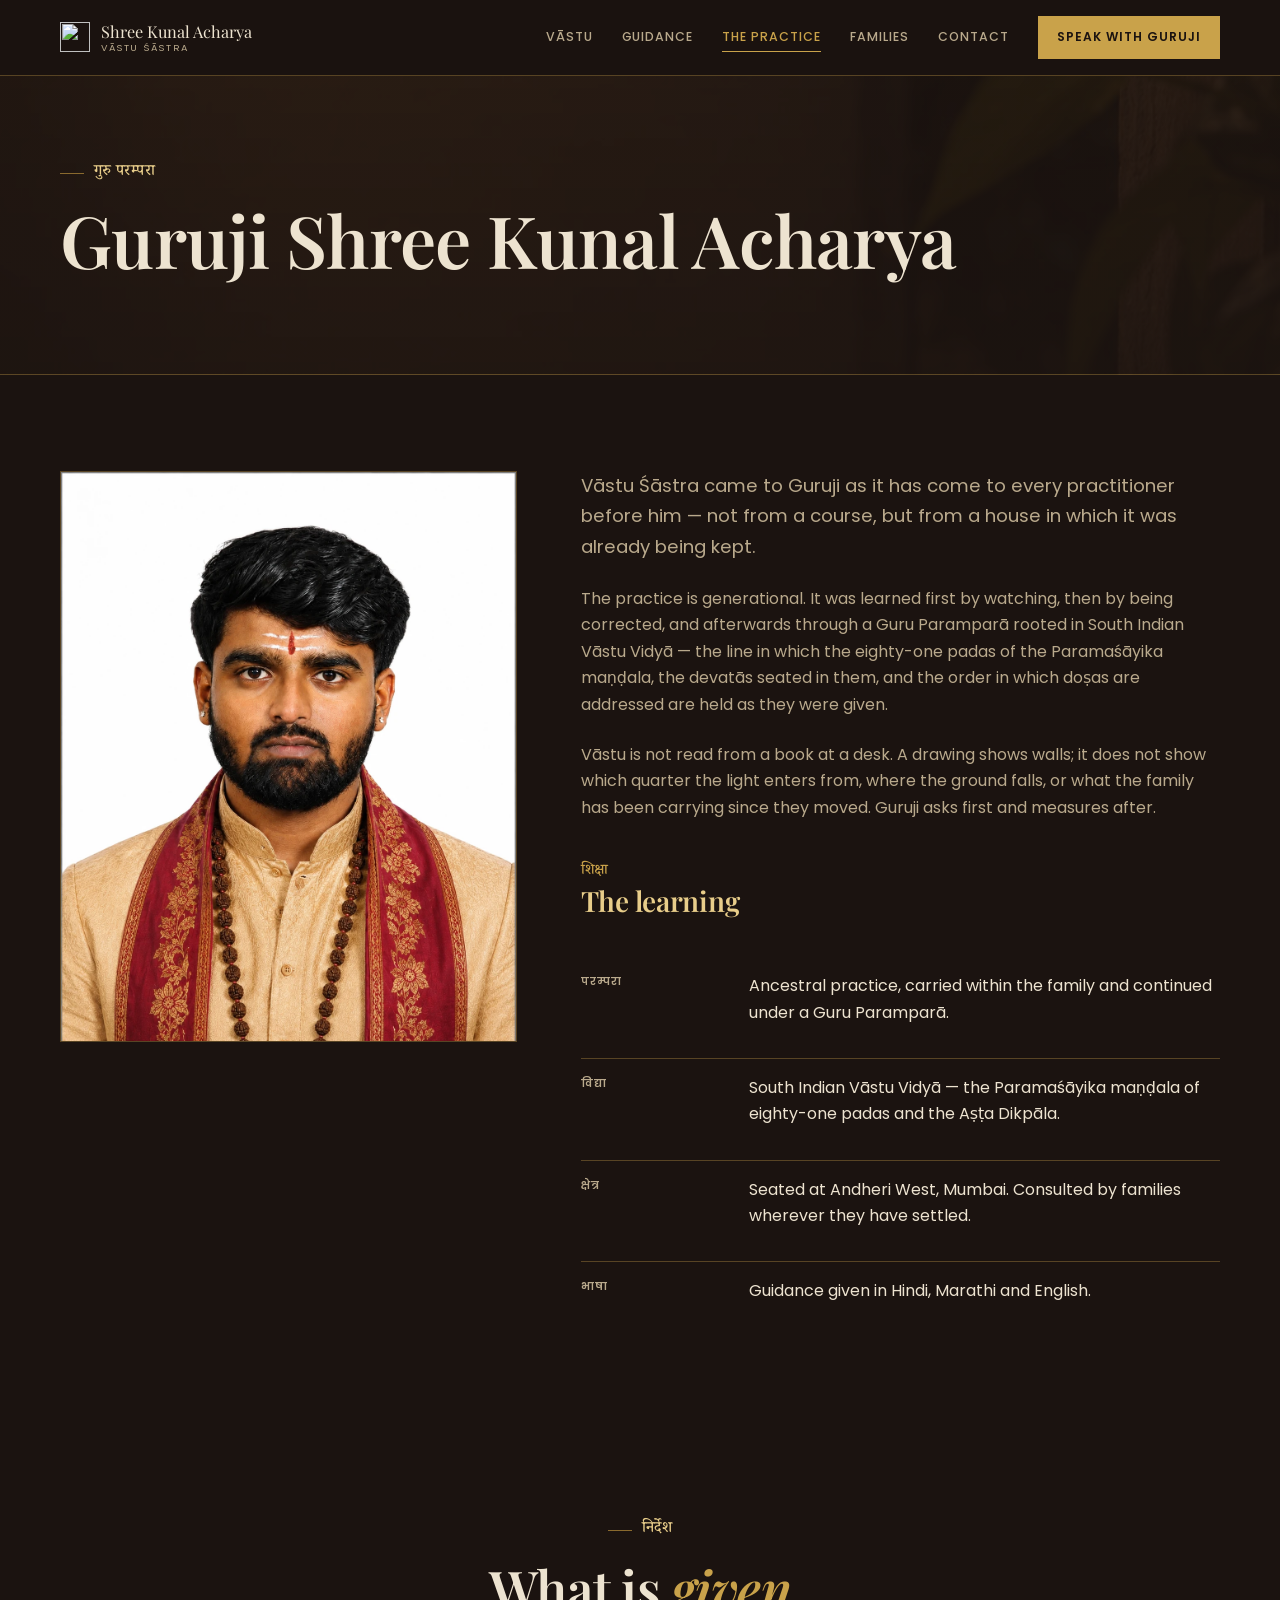
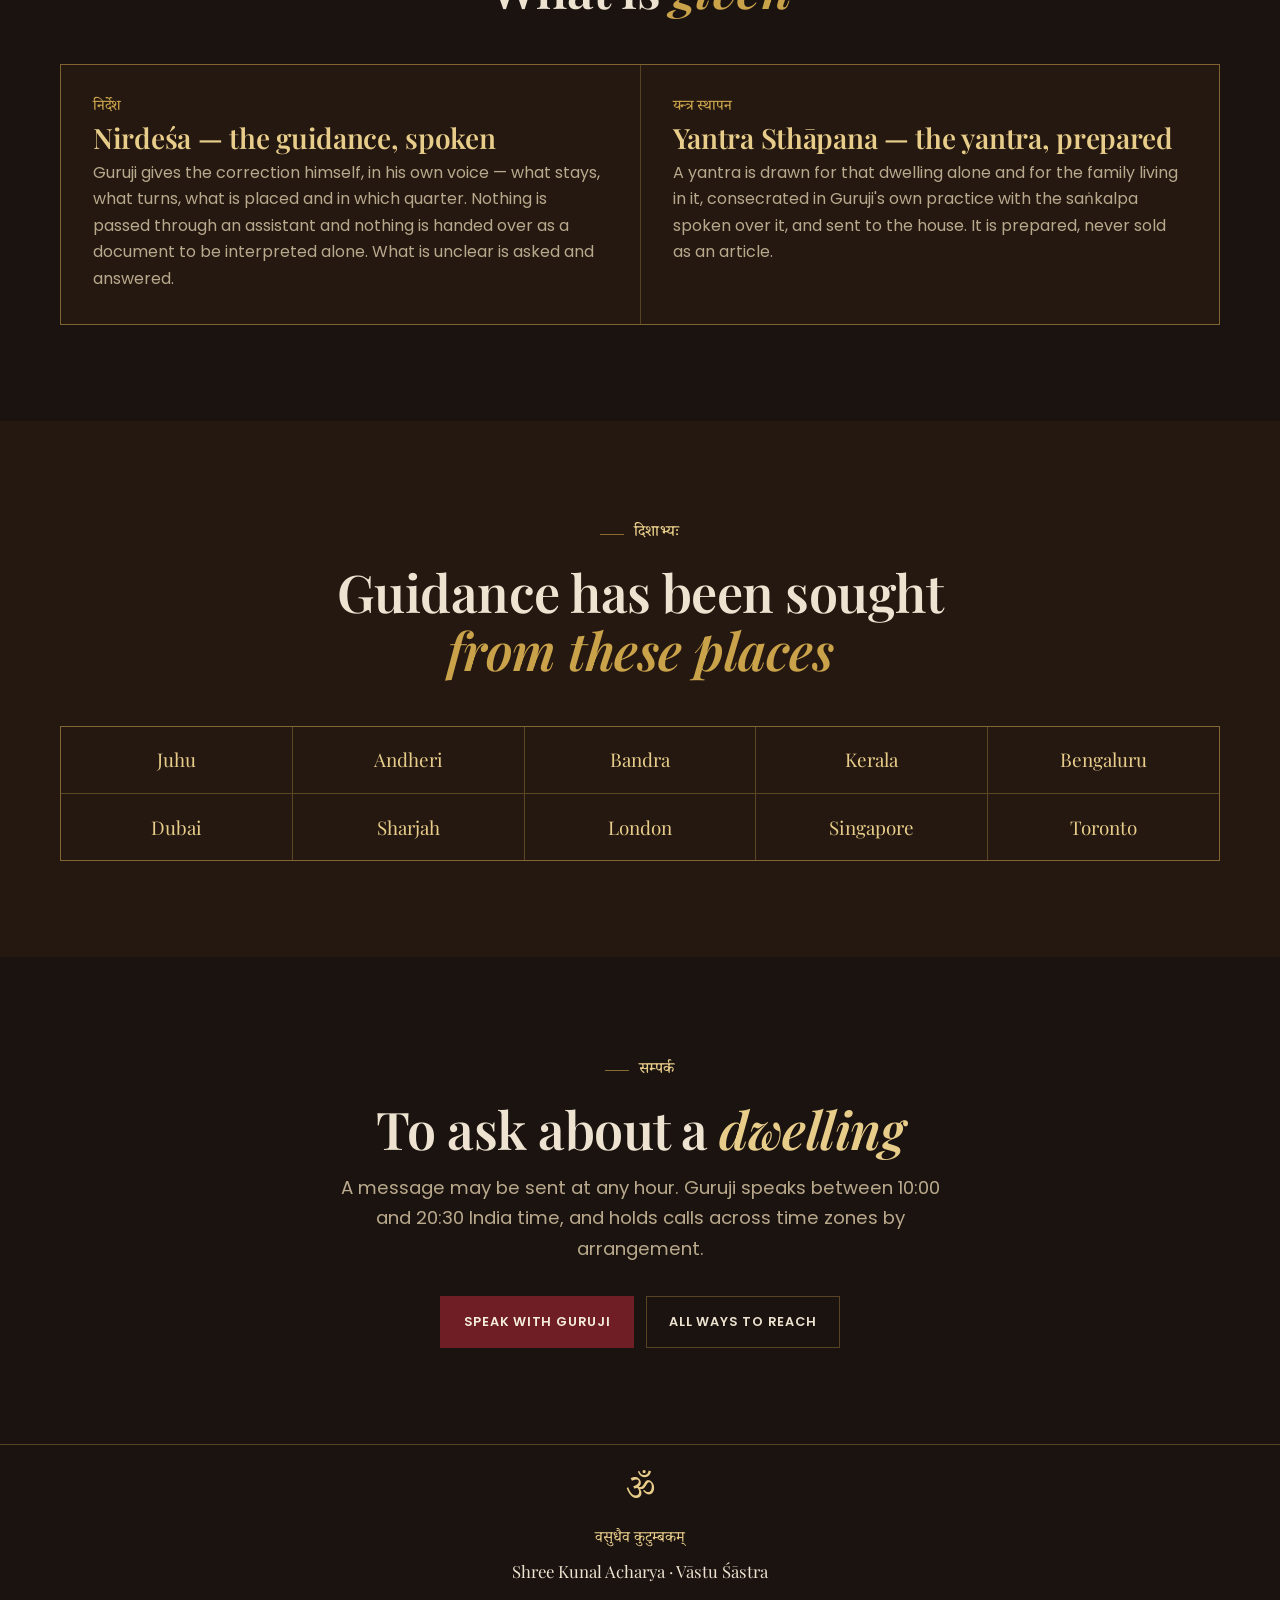
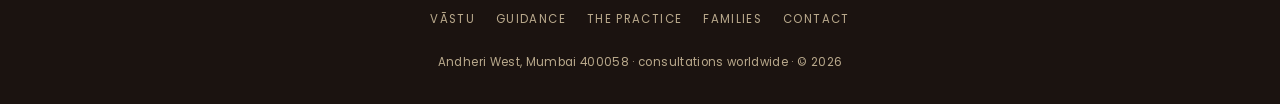
==== commit 9939191d: "Restore the original gold-on-ink look; keep only the two sanctioned design changes Reverted to the p" ====
--- a/about.html
+++ b/about.html
@@ -30,7 +30,7 @@
 
   <link rel="preconnect" href="https://fonts.googleapis.com">
   <link rel="preconnect" href="https://fonts.gstatic.com" crossorigin>
-  <link href="https://fonts.googleapis.com/css2?family=Cormorant+Garamond:ital,wght@0,500;0,600;0,700;1,600&family=Karla:wght@400;500;600;700&family=Noto+Serif+Devanagari:wght@400;500;600&display=swap" rel="stylesheet">
+  <link href="https://fonts.googleapis.com/css2?family=Playfair+Display:ital,wght@0,500;0,600;0,700;1,500&family=Poppins:wght@300;400;500;600;700&family=Noto+Serif+Devanagari:wght@500;600;700&family=Noto+Sans+Devanagari:wght@400;500;600&display=swap" rel="stylesheet">
 
   <link rel="stylesheet" href="css/style.css">
 </head>
@@ -60,36 +60,11 @@
 
   <main>
     <section class="page-head">
-      <div class="page-head__mandala" aria-hidden="true"><svg class="ph-mandala" xmlns="http://www.w3.org/2000/svg" viewBox="-34 -34 968 968" fill="none" stroke="currentColor" stroke-width="2" aria-hidden="true" role="presentation">
-<g stroke-opacity=".5">
-<line x1="100" y1="0" x2="100" y2="900"/><line x1="0" y1="100" x2="900" y2="100"/>
-<line x1="200" y1="0" x2="200" y2="900"/><line x1="0" y1="200" x2="900" y2="200"/>
-<line x1="300" y1="0" x2="300" y2="900"/><line x1="0" y1="300" x2="900" y2="300"/>
-<line x1="400" y1="0" x2="400" y2="900"/><line x1="0" y1="400" x2="900" y2="400"/>
-<line x1="500" y1="0" x2="500" y2="900"/><line x1="0" y1="500" x2="900" y2="500"/>
-<line x1="600" y1="0" x2="600" y2="900"/><line x1="0" y1="600" x2="900" y2="600"/>
-<line x1="700" y1="0" x2="700" y2="900"/><line x1="0" y1="700" x2="900" y2="700"/>
-<line x1="800" y1="0" x2="800" y2="900"/><line x1="0" y1="800" x2="900" y2="800"/>
-</g>
-<g stroke-opacity=".3"><line x1="0" y1="0" x2="900" y2="900"/><line x1="900" y1="0" x2="0" y2="900"/></g>
-<circle cx="450" cy="450" r="450" stroke-opacity=".4"/>
-<rect x="300" y="300" width="300" height="300" stroke-width="4"/>
-<circle cx="450" cy="450" r="15" fill="currentColor" stroke="none"/>
-<g stroke-width="3">
-<rect x="0" y="0" width="900" height="900"/>
-<rect x="-16" y="-16" width="932" height="932"/>
-<rect x="-32" y="-32" width="964" height="964"/>
-</g><g stroke-width="3.5">
-<rect x="0" y="0" width="100" height="100"/>
-<rect x="800" y="0" width="100" height="100"/>
-<rect x="0" y="800" width="100" height="100"/>
-<rect x="800" y="800" width="100" height="100"/>
-</g></svg></div>
       <div class="wrap">
         <div class="page-head__inner">
           <div>
             <span class="eyebrow" lang="sa">गुरु परम्परा</span>
-            <h1 class="gilt-metal">Guruji Shree Kunal Acharya</h1>
+            <h1>Guruji Shree Kunal Acharya</h1>
           </div>
         </div>
       </div>
@@ -120,11 +95,11 @@
       </div>
     </section>
 
-    <section class="section seam">
+    <section class="section">
       <div class="wrap">
         <div class="section-head section-head--center reveal">
           <span class="eyebrow" lang="sa">निर्देश</span>
-          <h2>What is <em class="gilt">given</em></h2>
+          <h2>What is <em>given</em></h2>
         </div>
         <div class="offering reveal">
           <div class="offer">
@@ -139,18 +114,18 @@
       </div>
     </section>
 
-    <section class="section section--dark seam">
+    <section class="section section--dark">
       <div class="wrap">
         <div class="section-head section-head--center reveal">
           <span class="eyebrow" lang="sa">दिशाभ्यः</span>
-          <h2>Guidance has been sought <em class="gilt">from these places</em></h2>
+          <h2>Guidance has been sought <em>from these places</em></h2>
         </div>
 <!-- EDIT THIS LIST: keep only places where guidance has genuinely been given. -->
         <ul class="places reveal"><li>Juhu</li><li>Andheri</li><li>Bandra</li><li>Kerala</li><li>Bengaluru</li><li>Dubai</li><li>Sharjah</li><li>London</li><li>Singapore</li><li>Toronto</li></ul>
       </div>
     </section>
 
-    <section class="section cta-strip seam">
+    <section class="section cta-strip">
       <div class="wrap" style="text-align:center;max-width:44em">
         <span class="eyebrow" lang="sa">सम्पर्क</span>
         <h2>To ask about a <em>dwelling</em></h2>
--- a/css/style.css
+++ b/css/style.css
@@ -1,495 +1,627 @@
 /* ==========================================================================
-   Shree Kunal Acharya — Vāstu Śāstra
-   Ornate classical system: deep ink grounds, struck-metal gold, Vāstu mandala
+   Shree Kunal Dhurve, Vastu Shastra Consultant
+   Design system + component styles
+   Ornate / classical theme — dark ink ground, gold accents
    ========================================================================== */
 
-:root{
-  /* grounds */
-  --ink:        #14100E;
-  --ink2:       #1E1712;
-  --ink3:       #2A1F17;
-  --maroon:     #6E1E24;
-  --maroon-band:#2B1114;
-
-  /* metal */
-  --gold:       #C9922F;
-  --gold-lit:   #F5D793;
-  --gold-soft:  #E8CD8A;
-  --gold-deep:  #7A5410;
-  --brass:      #A67C2E;
-  --metal: linear-gradient(103deg,var(--gold-deep) 0%,var(--gold) 20%,var(--gold-lit) 44%,#D3A03C 60%,#8A5F17 86%,var(--gold) 100%);
-
-  /* text */
-  --cream:      #F6EEDD;
-  --tx:         #EFE5D2;
-  --tx-muted:   #BCAC8F;
-  --tx-faint:   #8D8069;
-
-  /* rules */
-  --line:       rgba(201,146,47,.66);
-  --line-soft:  rgba(201,146,47,.34);
-
-  --focus:      #F5D793;
+:root {
+  --ink:           #1B1310;
+  --ink2:          #241811;
+  --ink3:          #2E2015;
+  --gold:          #C9A24A;
+  --gold-soft:     #E8CD8A;
+  --brass:         #8A6A2E;
+  --cream:         #F6EEDD;
+  --cream-card:    #FBF6EA;
+  --maroon:        #6E1E24;
+  --tx-dark:       #EDE3D0;
+  --tx-dark-muted: #B9A98C;
+  --tx-light:      #2A1D12;
+  --tx-light-muted:#6B5A42;
+  --line-gold:     rgba(201,162,74,.35);
+  --line-dark:     rgba(42,29,18,.14);
+  --focus:         #C9A24A;
 
   --step-0: 1rem;
-  --step-1: clamp(1.05rem,1rem + .25vw,1.16rem);
-  --step-2: clamp(1.45rem,1.28rem + .9vw,1.72rem);
-  --step-3: clamp(1.75rem,1.5rem + 1.2vw,2.3rem);
-  --step-4: clamp(2.1rem,1.7rem + 2.1vw,3.1rem);
-  --step-5: clamp(2.6rem,1.9rem + 3.4vw,4.3rem);
-
-  --space-1:.5rem; --space-2:1rem; --space-3:1.5rem; --space-4:2rem;
-  --space-5:3rem; --space-6:4.5rem; --space-7:6rem;
-
-  --container:1240px;
-  --gutter:clamp(1.25rem,4vw,2.5rem);
-
-  --ease:cubic-bezier(.2,.7,.2,1);
-  --dur-fast:160ms; --dur:280ms;
-
-  --r-none:0;
-  --r-arch:46% 46% 0 0 / 20% 20% 0 0;
-  --glow:0 0 44px -10px rgba(201,146,47,.42);
-
-  --torana:url("data:image/svg+xml,%3Csvg xmlns='http://www.w3.org/2000/svg' viewBox='0 0 120 28' fill='none' stroke='%23C9922F' stroke-width='1.4'%3E%3Cpath d='M0 24 C 10 24 14 7 30 7 C 46 7 50 24 60 24 C 70 24 74 7 90 7 C 106 7 110 24 120 24'/%3E%3Ccircle cx='0' cy='24' r='2.6' fill='%23C9922F' stroke='none'/%3E%3Cpath d='M0 26.6 L0 28'/%3E%3Ccircle cx='60' cy='24' r='2.6' fill='%23C9922F' stroke='none'/%3E%3Cpath d='M60 26.6 L60 28'/%3E%3C/svg%3E");
-  --corner:url("data:image/svg+xml,%3Csvg xmlns='http://www.w3.org/2000/svg' viewBox='0 0 24 24' fill='none' stroke='%23C9922F' stroke-width='1.4' stroke-linecap='square'%3E%3Cpath d='M2 22 L2 8 C2 4.7 4.7 2 8 2 L22 2'/%3E%3Cpath d='M2 8 L8 8 L8 2' stroke-opacity='.5'/%3E%3Ccircle cx='8' cy='8' r='1.9' fill='%23C9922F' stroke='none'/%3E%3C/svg%3E");
+  --step-1: clamp(1.05rem, 1rem + 0.25vw, 1.15rem);
+  --step-2: clamp(1.5rem, 1.3rem + 1vw, 1.75rem);
+  --step-3: clamp(1.75rem, 1.5rem + 1.2vw, 2.25rem);
+  --step-4: clamp(2.25rem, 1.8rem + 2.2vw, 3.25rem);
+  --step-5: clamp(2.75rem, 2rem + 3.5vw, 4.5rem);
+
+  --space-1: 0.5rem;
+  --space-2: 1rem;
+  --space-3: 1.5rem;
+  --space-4: 2rem;
+  --space-5: 3rem;
+  --space-6: 4.5rem;
+  --space-7: 6rem;
+
+  --container: 1240px;
+  --gutter: clamp(1.25rem, 4vw, 2.5rem);
+
+  --ease: cubic-bezier(0.2, 0.7, 0.2, 1);
+  --dur-fast: 160ms;
+  --dur: 280ms;
 }
 
 /* Reset ------------------------------------------------------------------- */
-*,*::before,*::after{box-sizing:border-box}
-html{-webkit-text-size-adjust:100%;scroll-behavior:smooth;overflow-x:hidden}
-body{
-  margin:0;background:var(--ink);color:var(--tx);
-  font-family:"Karla","Noto Sans Devanagari",-apple-system,"Segoe UI",system-ui,Roboto,sans-serif;
-  font-size:var(--step-0);line-height:1.68;
-  -webkit-font-smoothing:antialiased;text-rendering:optimizeLegibility;overflow-x:hidden;
-}
-img,svg{display:block;max-width:100%;height:auto}
-button{font:inherit;cursor:pointer}
-a{color:inherit;text-decoration:none}
-:focus-visible{outline:2px solid var(--focus);outline-offset:3px}
-
-/* Typography --------------------------------------------------------------- */
-h1,h2,h3,h4{
-  font-family:"Cormorant Garamond","Noto Serif Devanagari",Georgia,serif;
-  font-weight:600;color:var(--tx);letter-spacing:-.005em;margin:0 0 var(--space-2);line-height:1.12;
-}
-h1{font-size:var(--step-5);line-height:1.04;font-weight:700}
-h2{font-size:var(--step-4);line-height:1.08;font-weight:700}
-h3{font-size:var(--step-2)}
-h4{font-size:var(--step-1)}
-h1 em,h2 em{font-style:italic;color:var(--gold-lit)}
-.gilt{color:var(--gold-lit)}
-.gilt-metal{
-  background:var(--metal);-webkit-background-clip:text;background-clip:text;
-  color:var(--gold);-webkit-text-fill-color:transparent;padding-bottom:.05em;
-  -webkit-box-decoration-break:clone;box-decoration-break:clone;
-}
-@supports not (-webkit-background-clip:text){.gilt-metal{-webkit-text-fill-color:var(--gold);color:var(--gold)}}
-.lede{font-size:var(--step-1);color:var(--tx-muted);max-width:40em}
-p{margin:0 0 var(--space-2)}
-
-/* Devanagari ---------------------------------------------------------------- */
-.deva{
-  font-family:"Noto Serif Devanagari","Cormorant Garamond",serif;
-  color:var(--gold-soft);line-height:1.5;font-weight:500;
-}
-.deva--lg{font-size:clamp(1.3rem,2.6vw,1.85rem);display:block;margin-bottom:.35rem}
-.deva--sm{font-size:.98rem;display:block;color:var(--gold);margin-bottom:.2rem}
-.translit{font-style:italic;color:var(--tx-faint);font-size:.86rem;letter-spacing:.02em}
-
-.eyebrow,.mono{
-  font-family:"Karla","Noto Sans Devanagari",sans-serif;
-  font-size:.7rem;font-weight:700;letter-spacing:.2em;text-transform:uppercase;color:var(--gold);
-}
-.eyebrow{display:inline-flex;align-items:center;gap:.7rem;margin-bottom:var(--space-2)}
-.eyebrow[lang="sa"]{
-  font-family:"Noto Serif Devanagari",serif;font-size:1.02rem;font-weight:500;
-  letter-spacing:.04em;text-transform:none;color:var(--gold-soft);
-}
-.eyebrow::before{content:"";width:26px;height:1px;background:var(--metal)}
+*, *::before, *::after { box-sizing: border-box; }
+html { -webkit-text-size-adjust: 100%; scroll-behavior: smooth; }
+body {
+  margin: 0;
+  background: var(--ink);
+  color: var(--tx-dark);
+  font-family: "Poppins", "Noto Sans Devanagari", -apple-system, "Segoe UI", system-ui, Roboto, sans-serif;
+  font-size: var(--step-0);
+  line-height: 1.65;
+  -webkit-font-smoothing: antialiased;
+  text-rendering: optimizeLegibility;
+  overflow-x: hidden;
+}
+img, svg { display: block; max-width: 100%; height: auto; }
+button { font: inherit; cursor: pointer; }
+a { color: inherit; text-decoration: none; }
+* { border-radius: 0 !important; box-shadow: none !important; }
+
+:focus-visible {
+  outline: 2px solid var(--focus);
+  outline-offset: 2px;
+}
+
+/* Typography ---------------------------------------------------------------- */
+h1, h2, h3, h4 {
+  font-family: "Playfair Display", "Noto Serif Devanagari", Georgia, serif;
+  font-weight: 600;
+  color: var(--tx-dark);
+  letter-spacing: -0.01em;
+  margin: 0 0 var(--space-2);
+  line-height: 1.1;
+}
+h1 { font-size: var(--step-5); line-height: 1.05; }
+h2 { font-size: var(--step-4); line-height: 1.1; }
+h3 { font-size: var(--step-2); }
+h4 { font-size: var(--step-1); }
+h1 em, h2 em { font-style: italic; color: var(--gold); }
+.section--dark h1 em, .section--dark h2 em { color: var(--gold); }
+.cta-strip h2 em { color: var(--gold-soft); }
+
+.lede { font-size: var(--step-1); color: var(--tx-dark-muted); max-width: 38em; }
+.section--dark .lede { color: var(--tx-dark-muted); }
+p { margin: 0 0 var(--space-2); }
+
+/* Small-caps label: eyebrows, nav, buttons (never above 13px) -------------- */
+.eyebrow, .mono {
+  font-family: "Poppins", "Noto Sans Devanagari", sans-serif;
+  font-size: 0.72rem;
+  font-weight: 600;
+  letter-spacing: 0.18em;
+  text-transform: uppercase;
+  color: var(--gold);
+}
+.section--dark .eyebrow, .section--dark .mono { color: var(--gold); }
+.eyebrow { display: inline-flex; align-items: center; gap: 0.6rem; margin-bottom: var(--space-2); }
+.eyebrow::before { content: ""; width: 24px; height: 1px; background: var(--brass); }
+.cta-strip .eyebrow { color: var(--gold-soft); }
 
 /* Layout -------------------------------------------------------------------- */
-.wrap{width:100%;max-width:var(--container);margin-inline:auto;padding-inline:var(--gutter)}
-.section{padding-block:var(--space-7);background:var(--ink);color:var(--tx);position:relative}
-.section--dark{background:var(--ink2)}
-.section--raised{background:var(--ink3)}
-.section--maroon{background:var(--maroon-band)}
-.section--maroon .lede,.section--maroon p{color:#D8BFAF}
-
-/* Torana seam between sections */
-.seam{position:relative}
-.seam::before{
-  content:"";position:absolute;top:0;left:0;right:0;height:28px;
-  background:var(--torana) repeat-x;background-size:120px 28px;opacity:.5;pointer-events:none;
-}
-.hairline-top{border-top:1px solid var(--line-soft)}
+.wrap { width: 100%; max-width: var(--container); margin-inline: auto; padding-inline: var(--gutter); }
+.section { padding-block: var(--space-7); background: var(--ink); color: var(--tx-dark); }
+.section--dark { background: var(--ink2); color: var(--tx-dark); }
+.section--dark .stone-text { color: var(--tx-dark-muted); }
+.hairline-top { border-top: 1px solid var(--line-gold); }
+.section--dark .hairline-top { border-top-color: var(--line-gold); }
 
 /* Header ---------------------------------------------------------------------*/
-.site-header{
-  position:sticky;top:0;z-index:100;
-  background:rgba(20,16,14,.93);
-  backdrop-filter:saturate(140%) blur(9px);-webkit-backdrop-filter:saturate(140%) blur(9px);
-  border-bottom:1px solid var(--line-soft);
-}
-.site-header__inner{display:flex;align-items:center;justify-content:space-between;padding-block:var(--space-2);gap:var(--space-3)}
-.brand{display:inline-flex;align-items:center;gap:.75rem}
-.brand__mark{width:32px;height:32px;color:var(--gold);flex-shrink:0}
-.brand__name{font-family:"Cormorant Garamond","Noto Serif Devanagari",Georgia,serif;font-size:1.14rem;font-weight:600;line-height:1.12;color:var(--tx)}
-.brand__name small{
-  display:block;font-family:"Karla",sans-serif;font-size:.58rem;letter-spacing:.18em;
-  text-transform:uppercase;color:var(--tx-faint);margin-top:3px;font-weight:600;
-}
-.nav{display:flex;align-items:center;gap:1.7rem}
-.nav a:not(.nav__cta){
-  font-family:"Karla",sans-serif;font-size:.76rem;font-weight:600;letter-spacing:.1em;
-  text-transform:uppercase;color:var(--tx-muted);padding-block:.3rem;
-  border-bottom:1px solid transparent;transition:color var(--dur-fast) var(--ease),border-color var(--dur-fast) var(--ease);
-}
-.nav a:hover{color:var(--gold-lit)}
-.nav a[aria-current="page"]{color:var(--gold);border-bottom-color:var(--gold)}
-.nav__cta{
-  background:var(--metal);color:#221709;padding:.7rem 1.2rem;
-  font-family:"Karla",sans-serif;font-size:.74rem;font-weight:700;letter-spacing:.1em;text-transform:uppercase;
-  border:1px solid var(--gold-deep);transition:filter var(--dur-fast) var(--ease),box-shadow var(--dur) var(--ease);
-}
-.nav__cta:hover{filter:brightness(1.12);box-shadow:var(--glow)}
-.nav-toggle{display:none;width:44px;height:44px;border:1px solid var(--line);background:transparent;align-items:center;justify-content:center;color:var(--gold)}
+.site-header {
+  position: sticky; top: 0; z-index: 100;
+  background: rgba(27, 19, 16, 0.92);
+  backdrop-filter: saturate(140%) blur(8px);
+  -webkit-backdrop-filter: saturate(140%) blur(8px);
+  border-bottom: 1px solid var(--line-gold);
+}
+.site-header__inner { display: flex; align-items: center; justify-content: space-between; padding-block: var(--space-2); gap: var(--space-3); }
+.brand { display: inline-flex; align-items: center; gap: 0.7rem; }
+.brand__mark { width: 30px; height: 30px; color: var(--gold); flex-shrink: 0; }
+.brand__name { font-family: "Playfair Display", "Noto Serif Devanagari", Georgia, serif; font-size: 1.02rem; line-height: 1.15; color: var(--tx-dark); }
+.brand__name small {
+  display: block;
+  font-family: "Poppins", "Noto Sans Devanagari", sans-serif;
+  font-size: 0.6rem;
+  letter-spacing: 0.16em;
+  text-transform: uppercase;
+  color: var(--tx-dark-muted);
+  margin-top: 2px;
+}
+.nav { display: flex; align-items: center; gap: 1.8rem; }
+.nav a:not(.nav__cta) {
+  font-family: "Poppins", "Noto Sans Devanagari", sans-serif;
+  font-size: 0.78rem;
+  font-weight: 500;
+  letter-spacing: 0.08em;
+  text-transform: uppercase;
+  color: var(--tx-dark-muted);
+  padding-block: 0.25rem;
+  border-bottom: 1px solid transparent;
+  transition: color var(--dur-fast) var(--ease), border-color var(--dur-fast) var(--ease);
+}
+.nav a:hover { color: var(--gold); }
+.nav a[aria-current="page"] { color: var(--gold); border-bottom-color: var(--gold); }
+.nav__cta {
+  background: var(--gold);
+  color: var(--ink);
+  padding: 0.65rem 1.15rem;
+  font-family: "Poppins", "Noto Sans Devanagari", sans-serif;
+  font-size: 0.76rem;
+  font-weight: 600;
+  letter-spacing: 0.08em;
+  text-transform: uppercase;
+  border: 1px solid var(--gold);
+  transition: background var(--dur-fast) var(--ease), border-color var(--dur-fast) var(--ease);
+}
+.nav__cta:hover { background: var(--gold-soft); border-color: var(--gold-soft); }
+
+.nav-toggle {
+  display: none;
+  width: 40px; height: 40px;
+  border: 1px solid var(--line-gold);
+  background: transparent;
+  align-items: center; justify-content: center;
+  color: var(--tx-dark);
+}
 
 /* Buttons --------------------------------------------------------------------*/
-.btn{
-  display:inline-flex;align-items:center;justify-content:center;gap:.55rem;
-  padding:.95rem 1.5rem;font-family:"Karla",sans-serif;font-size:.78rem;font-weight:700;
-  letter-spacing:.09em;text-transform:uppercase;border:1px solid transparent;
-  transition:filter var(--dur-fast) var(--ease),background var(--dur-fast) var(--ease),color var(--dur-fast) var(--ease),border-color var(--dur-fast) var(--ease),box-shadow var(--dur) var(--ease);
-  white-space:nowrap;
-}
-.btn--filled{background:var(--metal);color:#221709;border-color:var(--gold-deep)}
-.btn--filled:hover{filter:brightness(1.12);box-shadow:var(--glow)}
-.btn--outline{background:transparent;color:var(--tx);border-color:var(--line)}
-.btn--outline:hover{background:rgba(201,146,47,.12);color:var(--gold-lit);border-color:var(--gold)}
-.btn__icon{width:15px;height:15px;flex-shrink:0}
+.btn {
+  display: inline-flex; align-items: center; justify-content: center; gap: 0.5rem;
+  padding: 0.9rem 1.4rem;
+  font-family: "Poppins", "Noto Sans Devanagari", sans-serif;
+  font-size: 0.8rem;
+  font-weight: 600;
+  letter-spacing: 0.06em;
+  text-transform: uppercase;
+  border: 1px solid transparent;
+  transition: background var(--dur-fast) var(--ease), color var(--dur-fast) var(--ease), border-color var(--dur-fast) var(--ease);
+  white-space: nowrap;
+}
+.btn--filled { background: var(--gold); color: var(--ink); border-color: var(--gold); }
+.btn--filled:hover { background: var(--gold-soft); border-color: var(--gold-soft); }
+.btn--outline { background: transparent; color: var(--tx-dark); border-color: var(--line-gold); }
+.btn--outline:hover { background: var(--gold); color: var(--ink); border-color: var(--gold); }
+.section--dark .btn--outline { color: var(--tx-dark); border-color: var(--line-gold); }
+.section--dark .btn--outline:hover { background: var(--gold); color: var(--ink); }
+.cta-strip .btn--filled { background: var(--maroon); border-color: var(--maroon); color: var(--cream); }
+.cta-strip .btn--filled:hover { background: var(--gold); border-color: var(--gold); color: var(--ink); }
+.btn__icon { width: 15px; height: 15px; flex-shrink: 0; }
+
+/* Diagonal hatch placeholder --------------------------------------------------*/
+.placeholder {
+  position: relative;
+  background-color: var(--ink2);
+  background-image: repeating-linear-gradient(45deg, var(--line-gold) 0, var(--line-gold) 1px, transparent 1px, transparent 13px);
+  border: 1px solid var(--line-gold);
+  display: grid; place-items: center;
+  text-align: center;
+  overflow: hidden;
+}
+.placeholder__label {
+  font-family: "Poppins", "Noto Sans Devanagari", sans-serif;
+  font-size: 0.68rem;
+  letter-spacing: 0.14em;
+  text-transform: uppercase;
+  color: var(--tx-dark-muted);
+  background: var(--ink);
+  padding: 0.5rem 0.9rem;
+  border: 1px solid var(--line-gold);
+}
 
 /* Hero -------------------------------------------------------------------- */
-.hero{
-  position:relative;overflow:hidden;
-  padding-top:clamp(3rem,7vw,5.5rem);padding-bottom:clamp(3rem,7vw,5.5rem);
+.hero {
+  padding-top: clamp(3rem, 7vw, 5.5rem);
+  padding-bottom: clamp(3rem, 7vw, 5.5rem);
+  background: radial-gradient(ellipse at 75% 30%, var(--ink3), var(--ink) 70%);
+}
+.hero__inner { display: grid; grid-template-columns: 1.1fr 1fr; gap: clamp(2rem, 5vw, 4rem); align-items: start; }
+.hero h1 { margin-bottom: var(--space-3); }
+.hero__ctas { display: flex; flex-wrap: wrap; gap: 0.75rem; margin-top: var(--space-4); }
+.hero__image { aspect-ratio: 6 / 5; border: 1px solid var(--line-gold); overflow: hidden; }
+.hero__caption {
+  margin-top: var(--space-2);
+  font-family: "Poppins", "Noto Sans Devanagari", sans-serif;
+  font-size: 0.72rem;
+  letter-spacing: 0.03em;
+  color: var(--tx-dark-muted);
+}
+
+/* Credential band ----------------------------------------------------------- */
+.credentials {
+  display: grid;
+  grid-template-columns: repeat(4, 1fr);
+  border-top: 1px solid var(--line-gold);
+}
+.credential {
+  padding: var(--space-4) var(--space-3);
+  border-right: 1px solid var(--line-gold);
+}
+.credential:last-child { border-right: 0; }
+.credential__num { font-family: "Playfair Display", "Noto Serif Devanagari", Georgia, serif; font-size: var(--step-3); color: var(--gold); margin-bottom: 0.4rem; }
+.credential__label {
+  font-family: "Poppins", "Noto Sans Devanagari", sans-serif;
+  font-size: 0.7rem; letter-spacing: 0.1em; text-transform: uppercase;
+  color: var(--tx-dark-muted);
+}
+
+/* Section head ---------------------------------------------------------------*/
+.section-head { max-width: 42em; margin-bottom: var(--space-5); }
+
+/* Method ---------------------------------------------------------------------*/
+.method {
+  display: grid;
+  grid-template-columns: repeat(4, 1fr);
+  border-top: 1px solid var(--line-gold);
+  border-bottom: 1px solid var(--line-gold);
+  list-style: none; padding: 0; margin: 0;
+}
+.method__step { padding: var(--space-4) var(--space-3); border-right: 1px solid var(--line-gold); }
+.method__step:last-child { border-right: 0; }
+.method__num { font-family: "Playfair Display", "Noto Serif Devanagari", Georgia, serif; font-size: var(--step-2); color: var(--gold); margin-bottom: var(--space-2); }
+.method__step h4 { margin-bottom: var(--space-1); }
+.method__step p { font-size: 0.92rem; color: var(--tx-dark-muted); margin-bottom: var(--space-2); }
+.method__meta {
+  font-family: "Poppins", "Noto Sans Devanagari", sans-serif;
+  font-size: 0.68rem; letter-spacing: 0.08em; text-transform: uppercase;
+  color: var(--gold);
+}
+
+/* Services --------------------------------------------------------------------*/
+.services {
+  display: grid;
+  grid-template-columns: repeat(3, 1fr);
+  gap: 1px;
+  background: var(--line-gold);
+  border: 1px solid var(--line-gold);
+}
+.service { background: var(--ink2); padding: var(--space-4); display: flex; flex-direction: column; min-height: 100%; }
+.service__index {
+  font-family: "Poppins", "Noto Sans Devanagari", sans-serif;
+  font-size: 0.68rem; letter-spacing: 0.12em; text-transform: uppercase;
+  color: var(--gold); margin-bottom: var(--space-2);
+}
+.service h3 { font-size: var(--step-2); margin-bottom: var(--space-2); color: var(--gold-soft); }
+.service p.service__desc { color: var(--tx-dark-muted); font-size: 0.95rem; margin-bottom: var(--space-3); }
+.service__list { list-style: none; margin: 0 0 var(--space-3); padding: 0; }
+.service__list-label {
+  font-family: "Poppins", "Noto Sans Devanagari", sans-serif;
+  font-size: 0.68rem; letter-spacing: 0.1em; text-transform: uppercase;
+  color: var(--gold); font-weight: 600; margin-bottom: 0.5rem;
+}
+.service__list--not .service__list-label { color: var(--tx-dark-muted); }
+.service__list li { font-size: 0.9rem; color: var(--tx-dark); padding: 0.3rem 0 0.3rem 1rem; position: relative; }
+.service__list li::before { content: "+"; position: absolute; left: 0; color: var(--gold); }
+.service__list--not li { color: var(--tx-dark-muted); }
+.service__list--not li::before { content: "\2212"; color: var(--tx-dark-muted); }
+.service__cta {
+  margin-top: auto; padding-top: var(--space-3); border-top: 1px solid var(--line-gold);
+  font-family: "Poppins", "Noto Sans Devanagari", sans-serif;
+  font-size: 0.78rem; font-weight: 600; letter-spacing: 0.04em; text-transform: uppercase;
+  color: var(--gold); display: inline-flex; align-items: center; gap: 0.4rem;
+}
+.service__cta:hover { color: var(--gold-soft); }
+
+/* Stated limits ----------------------------------------------------------------*/
+.limits-grid { display: grid; grid-template-columns: 1fr 1.6fr; gap: clamp(2rem, 5vw, 4rem); align-items: start; }
+.limits {
+  display: grid;
+  grid-template-columns: 1fr 1fr;
+  border-top: 1px solid var(--line-gold);
+  border-left: 1px solid var(--line-gold);
+}
+.limits__item { padding: var(--space-3); border-right: 1px solid var(--line-gold); border-bottom: 1px solid var(--line-gold); }
+.limits__item h4 { font-size: var(--step-1); margin-bottom: var(--space-1); color: var(--gold-soft); }
+.limits__item p { color: var(--tx-dark-muted); font-size: 0.92rem; margin: 0; }
+
+/* FAQ -----------------------------------------------------------------------*/
+.faq { max-width: 780px; }
+.faq__item { border-top: 1px solid var(--line-gold); }
+.faq__item:last-child { border-bottom: 1px solid var(--line-gold); }
+.faq__question {
+  display: flex; justify-content: space-between; align-items: center; gap: var(--space-3);
+  width: 100%; background: transparent; border: 0; padding: var(--space-3) 0; text-align: left;
+  font-family: "Playfair Display", "Noto Serif Devanagari", Georgia, serif; font-size: var(--step-1); color: var(--tx-dark);
+}
+.faq__question:hover, .faq__question[aria-expanded="true"] { color: var(--gold); }
+.faq__icon { width: 20px; height: 20px; flex-shrink: 0; color: var(--gold); transition: transform var(--dur) var(--ease); }
+.faq__question[aria-expanded="true"] .faq__icon { transform: rotate(45deg); }
+.faq__answer { display: grid; grid-template-rows: 0fr; transition: grid-template-rows var(--dur) var(--ease); }
+.faq__answer:not([hidden]) { grid-template-rows: 1fr; }
+.faq__answer > div { overflow: hidden; padding-bottom: var(--space-3); }
+.faq__answer[hidden] > div { padding-bottom: 0; }
+.faq__answer p { margin: 0; color: var(--tx-dark-muted); }
+
+/* Contact ----------------------------------------------------------------------*/
+.contact-split { display: grid; grid-template-columns: 1.1fr 1fr; gap: clamp(2rem, 5vw, 5rem); align-items: start; }
+.contact-split h2 { color: var(--tx-dark); }
+.contact-split__phone { font-family: "Playfair Display", "Noto Serif Devanagari", Georgia, serif; font-size: var(--step-3); margin: var(--space-3) 0; color: var(--gold-soft); }
+.contact-split__phone a { border-bottom: 1px solid var(--line-gold); }
+.contact-split__phone a:hover { color: var(--gold); border-bottom-color: var(--gold); }
+.contact-meta { display: grid; gap: var(--space-3); }
+.contact-meta__item { padding-top: var(--space-3); border-top: 1px solid var(--line-gold); }
+.contact-meta__item:first-child { border-top: 0; padding-top: 0; }
+.contact-meta__label {
+  font-family: "Poppins", "Noto Sans Devanagari", sans-serif;
+  font-size: 0.68rem; letter-spacing: 0.12em; text-transform: uppercase; color: var(--gold);
+  margin-bottom: 0.3rem; display: block;
+}
+.contact-meta__item p { color: var(--tx-dark); margin: 0; }
+
+/* Full contact page ---------------------------------------------------*/
+.contact { display: grid; grid-template-columns: 1fr 1fr; gap: var(--space-5); align-items: start; }
+.contact__panel { background: var(--ink2); border: 1px solid var(--line-gold); padding: var(--space-4); }
+.contact__row { display: flex; gap: 0.75rem; align-items: flex-start; padding-block: var(--space-2); border-top: 1px solid var(--line-gold); }
+.contact__row:first-of-type { border-top: 0; padding-top: 0; }
+.contact__row svg { color: var(--gold); margin-top: 0.25rem; flex-shrink: 0; }
+.contact__row strong {
+  display: block; font-family: "Poppins", "Noto Sans Devanagari", sans-serif; font-size: 0.68rem;
+  letter-spacing: 0.1em; text-transform: uppercase; color: var(--tx-dark-muted); margin-bottom: 0.3rem; font-weight: 600;
+}
+.contact__row a { color: var(--tx-dark); border-bottom: 1px solid var(--line-gold); }
+.contact__row a:hover { color: var(--gold); border-bottom-color: var(--gold); }
+
+.form { display: grid; gap: var(--space-3); }
+.form__field { display: grid; gap: 0.4rem; }
+.form__field label {
+  font-family: "Poppins", "Noto Sans Devanagari", sans-serif; font-size: 0.68rem;
+  letter-spacing: 0.1em; text-transform: uppercase; color: var(--tx-dark-muted);
+}
+.form__field input, .form__field textarea {
+  background: var(--ink); border: 1px solid var(--line-gold); padding: 0.85rem 1rem;
+  font: inherit; color: var(--tx-dark); width: 100%;
+  transition: border-color var(--dur-fast) var(--ease);
+}
+.form__field input::placeholder, .form__field textarea::placeholder { color: var(--tx-dark-muted); opacity: 1; }
+.form__field input:focus, .form__field textarea:focus { outline: none; border-color: var(--gold); }
+.form__field textarea { resize: vertical; min-height: 120px; }
+.form__note { font-size: 0.82rem; color: var(--tx-dark-muted); margin: 0; }
+.form__status { font-size: 0.88rem; padding: 0.6rem 0.8rem; display: none; border: 1px solid var(--line-gold); }
+.form__status--ok { display: block; color: var(--gold-soft); border-color: var(--gold); }
+.form__status--err { display: block; color: #E4776B; border-color: #8B3A2E; }
+
+.map { width: 100%; aspect-ratio: 16 / 8; border: 1px solid var(--line-gold); overflow: hidden; background: var(--ink2); filter: sepia(18%) saturate(85%) brightness(0.92); }
+
+.services-banner {
+  aspect-ratio: 5 / 4;
+  max-width: 900px;
+  margin-inline: auto;
+  border: 1px solid var(--line-gold);
+  overflow: hidden;
+}
+
+/* Footer ----------------------------------------------------------------------*/
+.site-footer { border-top: 1px solid var(--line-gold); padding-block: var(--space-4); background: var(--ink); }
+.footer__inner { display: flex; align-items: center; justify-content: space-between; flex-wrap: wrap; gap: var(--space-2); }
+.footer__brand { display: inline-flex; align-items: center; gap: 0.7rem; }
+.footer__brand .brand__mark { color: var(--gold); }
+.footer__name { font-family: "Playfair Display", "Noto Serif Devanagari", Georgia, serif; font-size: 0.95rem; color: var(--tx-dark); }
+.footer__copy {
+  font-family: "Poppins", "Noto Sans Devanagari", sans-serif;
+  font-size: 0.72rem; letter-spacing: 0.03em; color: var(--tx-dark-muted);
+  display: inline-flex; align-items: center; gap: 0.6rem;
+}
+.footer__om { color: var(--gold-soft); font-family: "Playfair Display", "Noto Serif Devanagari", serif; font-size: 0.95rem; }
+
+/* Page head (subpages) ---------------------------------------------------------*/
+.page-head {
+  padding-block: clamp(3rem, 7vw, 5rem);
+  border-bottom: 1px solid var(--line-gold);
   background:
-    radial-gradient(46% 40% at 72% 26%, rgba(224,138,43,.17), transparent 70%),
-    radial-gradient(90% 80% at 60% 30%, rgba(201,146,47,.07), transparent 75%),
-    var(--ink);
-}
-.hero__mandala{
-  position:absolute;top:50%;left:50%;transform:translate(-50%,-50%);
-  width:min(126vw,1500px);aspect-ratio:1;color:var(--gold);
-  opacity:.07;pointer-events:none;z-index:0;
-  -webkit-mask-image:radial-gradient(closest-side,#000 30%,rgba(0,0,0,.35) 62%,transparent 82%);
-  mask-image:radial-gradient(closest-side,#000 30%,rgba(0,0,0,.35) 62%,transparent 82%);
-}
-.hero .wrap{position:relative;z-index:1}
-.hero__inner{display:grid;grid-template-columns:1.08fr 1fr;gap:clamp(2rem,5vw,4rem);align-items:center}
-.hero h1{margin-bottom:var(--space-3)}
-.hero__ctas{display:flex;flex-wrap:wrap;gap:.8rem;margin-top:var(--space-4)}
-.hero__image{
-  aspect-ratio:6/5;overflow:hidden;position:relative;background:var(--ink);z-index:1;
-  border:1px solid var(--line);box-shadow:var(--glow);
-  -webkit-mask-image:url("data:image/svg+xml,%3Csvg xmlns='http://www.w3.org/2000/svg' viewBox='0 0 600 500' preserveAspectRatio='none'%3E%3Cpath fill='%23fff' d='M0 500 L0 150 C0 63 100 0 300 0 C500 0 600 63 600 150 L600 500 Z'/%3E%3C/svg%3E");
-  mask-image:url("data:image/svg+xml,%3Csvg xmlns='http://www.w3.org/2000/svg' viewBox='0 0 600 500' preserveAspectRatio='none'%3E%3Cpath fill='%23fff' d='M0 500 L0 150 C0 63 100 0 300 0 C500 0 600 63 600 150 L600 500 Z'/%3E%3C/svg%3E");
-  -webkit-mask-size:100% 100%;mask-size:100% 100%;
-}
-.hero__caption{margin-top:var(--space-2);font-family:"Karla",sans-serif;font-size:.74rem;color:var(--tx-faint);letter-spacing:.02em}
-.hero__shloka{
-  margin:0 0 var(--space-3);padding-left:1rem;border-left:2px solid var(--gold-deep);
-}
-.hero__shloka .translit{display:block;margin-top:.15rem}
-
-/* Credential band ----------------------------------------------------------- */
-.credentials{display:grid;grid-template-columns:repeat(4,1fr);border-top:1px solid var(--line-soft);border-bottom:1px solid var(--line-soft)}
-.credential{padding:var(--space-4) var(--space-3);border-right:1px solid var(--line-soft);text-align:center}
-.credential:last-child{border-right:0}
-.credential__num{font-family:"Cormorant Garamond",Georgia,serif;font-size:var(--step-3);font-weight:700;margin-bottom:.35rem;background:var(--metal);-webkit-background-clip:text;background-clip:text;-webkit-text-fill-color:transparent;color:var(--gold)}
-.credential__label{font-family:"Karla",sans-serif;font-size:.68rem;letter-spacing:.14em;text-transform:uppercase;color:var(--tx-faint);font-weight:600}
-
-.section-head{max-width:44em;margin-bottom:var(--space-5)}
-.section-head--center{margin-inline:auto;text-align:center}
-.section-head--center .eyebrow{justify-content:center}
-
-/* Services ------------------------------------------------------------------*/
-.services{display:grid;grid-template-columns:repeat(3,1fr);gap:var(--space-3)}
-.service{
-  position:relative;background:linear-gradient(178deg,var(--ink3),var(--ink2) 62%);
-  border:1px solid var(--line-soft);padding:var(--space-4) var(--space-4) var(--space-3);
-  display:flex;flex-direction:column;
-  transition:border-color var(--dur) var(--ease),box-shadow var(--dur) var(--ease),transform var(--dur) var(--ease);
-}
-.service::before{content:"";position:absolute;top:0;left:0;right:0;height:2px;background:var(--metal);opacity:.85}
-.service::after{
-  content:"";position:absolute;top:9px;left:9px;width:18px;height:18px;
-  background:var(--corner) no-repeat center/contain;opacity:.5;pointer-events:none;
-}
-.service:hover{border-color:var(--line);box-shadow:var(--glow);transform:translateY(-3px)}
-.service__seat{
-  font-family:"Karla",sans-serif;font-size:.63rem;letter-spacing:.16em;text-transform:uppercase;
-  color:var(--tx-faint);font-weight:700;margin-bottom:var(--space-3);padding-left:1.9rem;
-}
-.service h3{margin-bottom:.3rem;color:var(--gold-lit);font-weight:700}
-.service__desc{color:var(--tx-muted);font-size:.95rem;margin:.5rem 0 var(--space-3)}
-.service__dik{
-  display:flex;align-items:baseline;gap:.5rem;flex-wrap:wrap;
-  padding:.6rem 0 var(--space-3);border-bottom:1px solid var(--line-soft);margin-bottom:var(--space-3);
-}
-.service__dik b{font-family:"Noto Serif Devanagari",serif;color:var(--gold);font-weight:500;font-size:1rem}
-.service__dik span{font-size:.83rem;color:var(--tx-faint)}
-.service__list{list-style:none;margin:0 0 var(--space-3);padding:0}
-.service__list-label{font-family:"Karla",sans-serif;font-size:.64rem;letter-spacing:.14em;text-transform:uppercase;color:var(--gold);font-weight:700;margin-bottom:.5rem}
-.service__list li{font-size:.9rem;color:var(--tx-muted);padding:.28rem 0 .28rem 1.15rem;position:relative}
-.service__list li::before{content:"";position:absolute;left:0;top:.95em;width:6px;height:6px;background:var(--gold);transform:rotate(45deg)}
-.service__cta{
-  margin-top:auto;padding-top:var(--space-3);border-top:1px solid var(--line-soft);
-  font-family:"Karla",sans-serif;font-size:.74rem;font-weight:700;letter-spacing:.1em;text-transform:uppercase;
-  color:var(--gold);display:inline-flex;align-items:center;gap:.45rem;transition:color var(--dur-fast) var(--ease),gap var(--dur-fast) var(--ease);
-}
-.service__cta:hover{color:var(--gold-lit);gap:.8rem}
-
-/* Aṣṭa Dikpāla mandala -------------------------------------------------------*/
-.mandala-grid{
-  display:grid;grid-template-columns:repeat(3,1fr);gap:1px;background:var(--line-soft);
-  border:1px solid var(--line);max-width:1000px;margin-inline:auto;
-}
-.dik{background:var(--ink2);padding:var(--space-3) var(--space-3) var(--space-4);min-height:150px;
-  transition:background var(--dur) var(--ease)}
-.dik:hover{background:var(--ink3)}
-.dik__dir{font-family:"Karla",sans-serif;font-size:.6rem;letter-spacing:.18em;text-transform:uppercase;color:var(--tx-faint);font-weight:700;margin-bottom:.5rem}
-.dik__lord{font-family:"Noto Serif Devanagari",serif;font-size:1.22rem;color:var(--gold-lit);margin-bottom:.1rem;font-weight:500}
-.dik__name{font-family:"Cormorant Garamond",Georgia,serif;font-size:1.05rem;color:var(--gold);font-style:italic;margin-bottom:.45rem}
-.dik p{font-size:.85rem;color:var(--tx-muted);margin:0;line-height:1.55}
-.dik--centre{
-  background:var(--maroon-band);display:grid;place-items:center;text-align:center;gap:.15rem;
-  border:1px solid var(--line);
-}
-.dik--centre .dik__lord{font-size:1.5rem}
-.dik--centre p{color:#D8BFAF;max-width:22ch}
-
-/* Maryādā — bounds ----------------------------------------------------------*/
-.limits-grid{display:grid;grid-template-columns:1fr 1.55fr;gap:clamp(2rem,5vw,4rem);align-items:start}
-.limits{display:grid;grid-template-columns:1fr 1fr;gap:1px;background:var(--line-soft);border:1px solid var(--line-soft)}
-.limits__item{background:var(--ink2);padding:var(--space-3)}
-.limits__item h4{font-size:var(--step-1);margin-bottom:.35rem;color:var(--gold-lit)}
-.limits__item .deva--sm{margin-bottom:.35rem}
-.limits__item p{color:var(--tx-muted);font-size:.9rem;margin:0}
-
-/* Offering ------------------------------------------------------------------*/
-.offering{display:grid;grid-template-columns:1fr 1fr;gap:var(--space-4)}
-.offer{
-  position:relative;border:1px solid var(--line-soft);background:var(--ink2);
-  padding:var(--space-5) var(--space-4);
-}
-.offer::before{content:"";position:absolute;top:0;left:0;right:0;height:2px;background:var(--metal);opacity:.8}
-.offer h3{color:var(--gold-lit);margin-bottom:.4rem;font-weight:700}
-.offer p{color:var(--tx-muted);margin:0}
-
-/* CTA strip -----------------------------------------------------------------*/
-.cta-strip{background:var(--maroon-band);border-top:1px solid var(--line);border-bottom:1px solid var(--line)}
-.cta-strip h2{color:var(--cream)}
-.cta-strip h2 em{color:var(--gold-lit)}
-.cta-strip .lede{color:#D8BFAF}
-.cta-strip .eyebrow{color:var(--gold-soft)}
-
-/* Contact ----------------------------------------------------------------------*/
-.contact-split{display:grid;grid-template-columns:1.1fr 1fr;gap:clamp(2rem,5vw,5rem);align-items:start}
-.contact-split__phone{font-family:"Cormorant Garamond",Georgia,serif;font-size:var(--step-3);margin:var(--space-3) 0;color:var(--gold-lit);font-weight:600}
-.contact-split__phone a{display:inline-flex;align-items:center;min-height:44px;border-bottom:1px solid var(--line-soft)}
-.contact-split__phone a:hover{color:var(--gold);border-bottom-color:var(--gold)}
-.contact-meta{display:grid;gap:var(--space-3)}
-.contact-meta__item{padding-top:var(--space-3);border-top:1px solid var(--line-soft)}
-.contact-meta__item:first-child{border-top:0;padding-top:0}
-.contact-meta__label{font-family:"Karla",sans-serif;font-size:.66rem;letter-spacing:.14em;text-transform:uppercase;color:var(--gold);margin-bottom:.3rem;display:block;font-weight:700}
-.contact-meta__item p{color:var(--tx);margin:0}
-
-.contact{display:grid;grid-template-columns:1fr 1fr;gap:var(--space-5);align-items:start}
-.contact__panel{background:var(--ink2);border:1px solid var(--line-soft);padding:var(--space-4);position:relative}
-.contact__panel::before{content:"";position:absolute;top:0;left:0;right:0;height:2px;background:var(--metal);opacity:.8}
-.contact__row{display:flex;gap:.8rem;align-items:flex-start;padding-block:var(--space-2);border-top:1px solid var(--line-soft)}
-.contact__row:first-of-type{border-top:0;padding-top:0}
-.contact__row svg{color:var(--gold);margin-top:.3rem;flex-shrink:0}
-.contact__row strong{display:block;font-family:"Karla",sans-serif;font-size:.66rem;letter-spacing:.13em;text-transform:uppercase;color:var(--tx-faint);margin-bottom:.3rem;font-weight:700}
-.contact__row a{display:inline-flex;align-items:center;min-height:44px;color:var(--tx);border-bottom:1px solid var(--line-soft)}
-.contact__row a:hover{color:var(--gold-lit);border-bottom-color:var(--gold)}
-
-.form{display:grid;gap:var(--space-3)}
-.form__field{display:grid;gap:.4rem}
-.form__field label{font-family:"Karla",sans-serif;font-size:.66rem;letter-spacing:.13em;text-transform:uppercase;color:var(--tx-faint);font-weight:700}
-.form__field input,.form__field textarea{
-  background:var(--ink);border:1px solid var(--line-soft);padding:.9rem 1rem;font:inherit;color:var(--tx);width:100%;
-  transition:border-color var(--dur-fast) var(--ease),box-shadow var(--dur-fast) var(--ease);
-}
-.form__field input::placeholder,.form__field textarea::placeholder{color:var(--tx-faint);opacity:1}
-.form__field input:focus,.form__field textarea:focus{outline:none;border-color:var(--gold);box-shadow:0 0 0 3px rgba(201,146,47,.14)}
-.form__field textarea{resize:vertical;min-height:130px}
-.form__note{font-size:.82rem;color:var(--tx-faint);margin:0}
-.form__status{font-size:.88rem;padding:.7rem .9rem;display:none;border:1px solid var(--line-soft)}
-.form__status--ok{display:block;color:var(--gold-lit);border-color:var(--gold)}
-.form__status--err{display:block;color:#E9998C;border-color:#8B3A2E}
-.hp{position:absolute;left:-9999px;width:1px;height:1px;overflow:hidden}
-
-.map{width:100%;aspect-ratio:16/8;border:1px solid var(--line-soft);overflow:hidden;background:var(--ink2);filter:sepia(22%) saturate(85%) brightness(.9)}
-.services-banner{aspect-ratio:5/4;max-width:900px;margin-inline:auto;border:1px solid var(--line);overflow:hidden;box-shadow:var(--glow)}
-
-/* Footer ----------------------------------------------------------------------*/
-.site-footer{border-top:1px solid var(--line-soft);padding-block:var(--space-5) var(--space-4);background:var(--ink);text-align:center}
-.footer__om{
-  font-family:"Noto Serif Devanagari",serif;font-size:2.5rem;line-height:1;display:block;
-  margin:0 auto var(--space-2);background:var(--metal);-webkit-background-clip:text;background-clip:text;
-  -webkit-text-fill-color:transparent;color:var(--gold);width:max-content;
-}
-.footer__deva{font-family:"Noto Serif Devanagari",serif;font-size:1rem;color:var(--gold-soft);margin-bottom:.35rem}
-.footer__name{font-family:"Cormorant Garamond",Georgia,serif;font-size:1.1rem;color:var(--tx);font-weight:600;margin-bottom:var(--space-3)}
-.footer__nav{display:flex;flex-wrap:wrap;gap:1.3rem;justify-content:center;margin-bottom:var(--space-3)}
-.footer__nav a{font-family:"Karla",sans-serif;font-size:.72rem;letter-spacing:.12em;text-transform:uppercase;color:var(--tx-muted);font-weight:600;display:inline-flex;align-items:center;min-height:44px}
-.footer__nav a:hover{color:var(--gold-lit)}
-.footer__copy{font-family:"Karla",sans-serif;font-size:.72rem;letter-spacing:.03em;color:var(--tx-faint);display:block}
-
-/* Page head (subpages) ---------------------------------------------------------*/
-.page-head{
-  position:relative;overflow:hidden;
-  padding-block:clamp(3rem,7vw,5rem);border-bottom:1px solid var(--line-soft);
-  background:linear-gradient(rgba(20,16,14,.90),rgba(20,16,14,.95)),url('../assets/images/diya-texture-bg.jpg') center 30%/cover no-repeat;
-}
-.page-head__mandala{
-  position:absolute;top:50%;left:50%;transform:translate(-50%,-50%);
-  width:min(120vw,1300px);aspect-ratio:1;color:var(--gold);opacity:.075;pointer-events:none;
-  -webkit-mask-image:radial-gradient(closest-side,#000 26%,rgba(0,0,0,.3) 60%,transparent 80%);
-  mask-image:radial-gradient(closest-side,#000 26%,rgba(0,0,0,.3) 60%,transparent 80%);
-}
-.page-head .wrap{position:relative;z-index:1}
-.page-head__inner{display:grid;grid-template-columns:1fr auto;gap:var(--space-4);align-items:end}
+    linear-gradient(rgba(27,19,16,.90), rgba(27,19,16,.95)),
+    url('../assets/images/diya-texture-bg.jpg') center 30% / cover no-repeat;
+}
+.page-head__inner { display: grid; grid-template-columns: 1fr auto; gap: var(--space-4); align-items: end; }
 
 /* About page --------------------------------------------------------------------*/
-.about-grid{display:grid;grid-template-columns:1fr 1.4fr;gap:clamp(2rem,5vw,4rem);align-items:start}
-.about-photo{
-  aspect-ratio:4/5;overflow:hidden;border:1px solid var(--line);box-shadow:var(--glow);
-  -webkit-mask-image:url("data:image/svg+xml,%3Csvg xmlns='http://www.w3.org/2000/svg' viewBox='0 0 400 500' preserveAspectRatio='none'%3E%3Cpath fill='%23fff' d='M0 500 L0 150 C0 63 66 0 200 0 C334 0 400 63 400 150 L400 500 Z'/%3E%3C/svg%3E");
-  mask-image:url("data:image/svg+xml,%3Csvg xmlns='http://www.w3.org/2000/svg' viewBox='0 0 400 500' preserveAspectRatio='none'%3E%3Cpath fill='%23fff' d='M0 500 L0 150 C0 63 66 0 200 0 C334 0 400 63 400 150 L400 500 Z'/%3E%3C/svg%3E");
-  -webkit-mask-size:100% 100%;mask-size:100% 100%;
-}
-.about-bio{display:grid;gap:var(--space-3);align-content:start}
-.about-bio h3{font-size:var(--step-2);margin-top:var(--space-2);color:var(--gold-lit);font-weight:700}
-.about-bio p{color:var(--tx-muted);margin:0}
-.creds{display:grid;gap:var(--space-2);margin-top:var(--space-2)}
-.creds__item{display:grid;grid-template-columns:10rem 1fr;gap:var(--space-3);padding-block:var(--space-2);border-top:1px solid var(--line-soft);align-items:start}
-.creds__item:first-child{border-top:0;padding-top:0}
-.creds__label{font-family:"Karla",sans-serif;font-size:.66rem;letter-spacing:.13em;text-transform:uppercase;color:var(--tx-faint);font-weight:700}
-
-/* Motion ----------------------------------------------------------------------*/
-.reveal{opacity:0;transform:translateY(12px);transition:opacity 560ms var(--ease),transform 560ms var(--ease)}
-.reveal.is-in{opacity:1;transform:none}
-@keyframes lamp{0%,100%{opacity:.80;transform:scale(1)}50%{opacity:1;transform:scale(1.035)}}
-.hero::after{
-  content:"";position:absolute;inset:0;pointer-events:none;z-index:0;
-  background:radial-gradient(30% 26% at 71% 30%,rgba(240,180,80,.14),transparent 70%);
-  animation:lamp 7.5s var(--ease) infinite;
-}
-@media (prefers-reduced-motion:reduce){
-  *,*::before,*::after{animation-duration:.001ms!important;animation-iteration-count:1!important;transition-duration:.001ms!important}
-  html{scroll-behavior:auto}
-  .reveal{opacity:1;transform:none}
+.about-grid { display: grid; grid-template-columns: 1fr 1.4fr; gap: clamp(2rem, 5vw, 4rem); align-items: start; }
+.about-photo { aspect-ratio: 4 / 5; border: 1px solid var(--line-gold); overflow: hidden; }
+.about-bio { display: grid; gap: var(--space-3); align-content: start; }
+.about-bio h3 { font-size: var(--step-2); margin-top: var(--space-2); color: var(--gold-soft); }
+.about-bio p { color: var(--tx-dark-muted); margin: 0; }
+.creds { display: grid; gap: var(--space-2); margin-top: var(--space-2); }
+.creds__item { display: grid; grid-template-columns: 9rem 1fr; gap: var(--space-3); padding-block: var(--space-2); border-top: 1px solid var(--line-gold); align-items: start; }
+.creds__item:first-child { border-top: 0; padding-top: 0; }
+.creds__label {
+  font-family: "Poppins", "Noto Sans Devanagari", sans-serif; font-size: 0.68rem;
+  letter-spacing: 0.1em; text-transform: uppercase; color: var(--tx-dark-muted); font-weight: 600;
+}
+
+/* Reveal animation ----------------------------------------------------------------*/
+.reveal { opacity: 0; transform: translateY(10px); transition: opacity 500ms var(--ease), transform 500ms var(--ease); }
+.reveal.is-in { opacity: 1; transform: none; }
+@media (prefers-reduced-motion: reduce) {
+  *, *::before, *::after { animation-duration: 0.001ms !important; transition-duration: 0.001ms !important; }
+  html { scroll-behavior: auto; }
+  .reveal { opacity: 1; transform: none; }
 }
 
 /* Mobile nav overlay -----------------------------------------------------------*/
-.nav.is-open{
-  position:fixed;inset:var(--header-h,77px) 0 0 0;z-index:200;background:var(--ink);
-  display:grid;align-content:start;gap:1.1rem;padding:var(--space-4) var(--gutter);
-  border-top:1px solid var(--line);overflow-y:auto;
-}
-body.nav-open{overflow:hidden}
+.nav.is-open {
+  position: fixed; inset: var(--header-h, 77px) 0 0 0; z-index: 200; overflow-y: auto;
+  background: var(--ink);
+  display: grid; align-content: start; gap: 1.25rem;
+  padding: var(--space-4) var(--gutter);
+  border-top: 1px solid var(--line-gold);
+}
+body.nav-open { overflow: hidden; }
 
 /* Responsive ---------------------------------------------------------------------*/
-@media (max-width:980px){
-  .hero__inner{grid-template-columns:1fr}
-  .hero__mandala{right:-24vw;width:min(88vw,640px);opacity:.045}
-  .credentials{grid-template-columns:repeat(2,1fr)}
-  .credential:nth-child(2){border-right:0}
-  .credential:nth-child(1),.credential:nth-child(2){border-bottom:1px solid var(--line-soft)}
-  .services{grid-template-columns:repeat(2,1fr)}
-  .mandala-grid{grid-template-columns:repeat(2,1fr)}
-  .places{grid-template-columns:repeat(3,1fr)}
-  .limits-grid,.contact-split,.contact,.about-grid,.offering{grid-template-columns:1fr}
-  .page-head__inner{grid-template-columns:1fr;align-items:start}
-  .creds__item{grid-template-columns:1fr;gap:.25rem}
-  .limits{grid-template-columns:1fr}
-}
-@media (max-width:720px){
-  .nav{display:none}
-  .nav-toggle{display:inline-flex}
-  .services{grid-template-columns:1fr}
-  .mandala-grid{grid-template-columns:1fr}
-  .places{grid-template-columns:repeat(2,1fr)}
-  .credentials{grid-template-columns:1fr}
-  .credential{border-right:0;border-bottom:1px solid var(--line-soft)}
-  .credential:last-child{border-bottom:0}
-  .hero__mandala{opacity:.04}
-}
-@media (max-width:720px){
-  a,button,.btn,.nav__cta,.service__cta,.footer__nav a{display:inline-flex;align-items:center;min-height:44px}
-  .service__list li,.dik p,.limits__item p{display:block;min-height:0}
-  p a{display:inline;min-height:0;padding-block:.35rem}
-}
-
-/* Places band ------------------------------------------------------------------*/
-.places{
-  list-style:none;margin:0;padding:0;display:grid;
-  grid-template-columns:repeat(5,1fr);
-  gap:1px;background:var(--line-soft);border:1px solid var(--line-soft);
-}
-.places li{
-  background:var(--ink);padding:1.15rem 1rem;text-align:center;
-  font-family:"Cormorant Garamond",Georgia,serif;font-size:1.28rem;font-weight:600;
-  color:var(--gold-soft);letter-spacing:.01em;
-  transition:background var(--dur) var(--ease),color var(--dur) var(--ease);
-}
-.places li:hover{background:var(--ink3);color:var(--gold-lit)}
-.section--dark .places li{background:var(--ink2)}
-
-/* Śrī Vidyā ornamental panel (replaces the map) ---------------------------------*/
-.locus{
-  position:relative;display:grid;place-items:center;overflow:hidden;
-  min-height:clamp(340px,46vw,520px);
-  border:1px solid var(--line);
+@media (max-width: 980px) {
+  .hero__inner { grid-template-columns: 1fr; }
+  .credentials { grid-template-columns: repeat(2, 1fr); }
+  .credential:nth-child(2) { border-right: 0; }
+  .credential:nth-child(1), .credential:nth-child(2) { border-bottom: 1px solid var(--line-gold); }
+  .method { grid-template-columns: repeat(2, 1fr); }
+  .method__step:nth-child(2) { border-right: 0; }
+  .method__step:nth-child(1), .method__step:nth-child(2) { border-bottom: 1px solid var(--line-gold); }
+  .services { grid-template-columns: 1fr; }
+  .limits-grid { grid-template-columns: 1fr; }
+  .contact-split { grid-template-columns: 1fr; }
+  .contact { grid-template-columns: 1fr; }
+  .about-grid { grid-template-columns: 1fr; }
+  .page-head__inner { grid-template-columns: 1fr; align-items: start; }
+  .creds__item { grid-template-columns: 1fr; gap: 0.25rem; }
+  .limits { grid-template-columns: 1fr; }
+  .limits__item { border-right: 0; }
+}
+
+@media (max-width: 720px) {
+  .nav { display: none; }
+  .nav-toggle { display: inline-flex; }
+  .method { grid-template-columns: 1fr; }
+  .method__step { border-right: 0; border-bottom: 1px solid var(--line-gold); }
+  .method__step:last-child { border-bottom: 0; }
+  .credentials { grid-template-columns: 1fr; }
+  .credential { border-right: 0; border-bottom: 1px solid var(--line-gold); }
+  .credential:last-child { border-bottom: 0; }
+  .footer__inner { flex-direction: column; align-items: flex-start; }
+}
+
+@media (max-width: 720px) {
+  button, input, select, textarea, .btn, .nav__cta, .service__cta,
+  .nav a, .footer__nav a, .contact__row a, .contact-split__phone a,
+  a[href^="tel:"], a[href^="mailto:"] {
+    min-height: 44px;
+    display: inline-flex;
+    align-items: center;
+  }
+  p a, .lede a { display: inline; min-height: 0; padding-block: 0.3rem; }
+}
+
+/* ==========================================================================
+   Additions for the Guruji / worldwide content.
+   Written in the existing token vocabulary — same gold, same ink, same
+   hairlines, same flat sharp-edged treatment. No new colours, no shadows.
+   ========================================================================== */
+
+/* Devanagari ------------------------------------------------------------------ */
+.deva { font-family: "Noto Serif Devanagari", "Playfair Display", serif; color: var(--gold-soft); font-weight: 500; line-height: 1.5; }
+.deva--lg { font-size: clamp(1.15rem, 2.2vw, 1.55rem); display: block; margin-bottom: 0.35rem; }
+.deva--sm { font-size: 0.92rem; display: block; color: var(--gold); margin-bottom: 0.2rem; }
+.translit { font-style: italic; color: var(--tx-dark-muted); font-size: 0.84rem; letter-spacing: 0.02em; }
+.eyebrow[lang="sa"] {
+  font-family: "Noto Serif Devanagari", serif;
+  font-size: 0.98rem; font-weight: 500; letter-spacing: 0.03em; text-transform: none; color: var(--gold-soft);
+}
+
+.hero__shloka { margin: 0 0 var(--space-3); padding-left: 1rem; border-left: 1px solid var(--line-gold); }
+.hero__shloka .translit { display: block; margin-top: 0.15rem; }
+
+.section-head--center { margin-inline: auto; text-align: center; }
+.section-head--center .eyebrow { justify-content: center; }
+
+/* Services — same grid and hairlines, more inside each card ---------------------*/
+.service__seat {
+  font-family: "Poppins", "Noto Sans Devanagari", sans-serif;
+  font-size: 0.68rem; letter-spacing: 0.12em; text-transform: uppercase;
+  color: var(--gold); margin-bottom: var(--space-2);
+}
+.service h3 { margin-bottom: 0.25rem; }
+.service__dik {
+  display: flex; align-items: baseline; gap: 0.5rem; flex-wrap: wrap;
+  padding-bottom: var(--space-2); margin-bottom: var(--space-2);
+  border-bottom: 1px solid var(--line-gold);
+}
+.service__dik b { font-family: "Noto Serif Devanagari", serif; color: var(--gold); font-weight: 500; font-size: 0.98rem; }
+.service__dik span { font-size: 0.8rem; color: var(--tx-dark-muted); }
+
+/* Aṣṭa Dikpāla — the same 1px hairline grid the site already uses ---------------*/
+.mandala-grid {
+  display: grid; grid-template-columns: repeat(3, 1fr); gap: 1px;
+  background: var(--line-gold); border: 1px solid var(--line-gold);
+  max-width: 1000px; margin-inline: auto;
+}
+.dik { background: var(--ink2); padding: var(--space-3); }
+.dik__dir {
+  font-family: "Poppins", "Noto Sans Devanagari", sans-serif;
+  font-size: 0.62rem; letter-spacing: 0.16em; text-transform: uppercase;
+  color: var(--tx-dark-muted); display: block; margin-bottom: 0.45rem;
+}
+.dik__lord { font-family: "Noto Serif Devanagari", serif; font-size: 1.15rem; color: var(--gold-soft); display: block; }
+.dik__name { font-family: "Playfair Display", Georgia, serif; font-size: 1rem; color: var(--gold); font-style: italic; display: block; margin-bottom: 0.4rem; }
+.dik p { font-size: 0.86rem; color: var(--tx-dark-muted); margin: 0; line-height: 1.55; }
+.dik--centre { background: var(--maroon); text-align: center; }
+.dik--centre .dik__dir { color: var(--gold-soft); }
+.dik--centre .dik__lord { font-size: 1.35rem; color: var(--cream); }
+.dik--centre .dik__name { color: var(--gold-soft); }
+.dik--centre p { color: var(--cream); }
+
+/* What is given ----------------------------------------------------------------*/
+.offering { display: grid; grid-template-columns: 1fr 1fr; gap: 1px; background: var(--line-gold); border: 1px solid var(--line-gold); }
+.offer { background: var(--ink2); padding: var(--space-4); }
+.offer h3 { color: var(--gold-soft); margin-bottom: 0.4rem; }
+.offer p { color: var(--tx-dark-muted); margin: 0; }
+
+/* Places -----------------------------------------------------------------------*/
+.places {
+  list-style: none; margin: 0; padding: 0; display: grid;
+  grid-template-columns: repeat(5, 1fr); gap: 1px;
+  background: var(--line-gold); border: 1px solid var(--line-gold);
+}
+.places li {
+  background: var(--ink); padding: 1.1rem 1rem; text-align: center;
+  font-family: "Playfair Display", Georgia, serif; font-size: 1.18rem; color: var(--gold-soft);
+}
+.section--dark .places li { background: var(--ink2); }
+
+/* Families -------------------------------------------------------------------- */
+.voices { display: grid; grid-template-columns: repeat(auto-fit, minmax(260px, 1fr)); gap: 1px; background: var(--line-gold); border: 1px solid var(--line-gold); }
+.voice { background: var(--ink2); padding: var(--space-4); display: flex; flex-direction: column; gap: var(--space-2); }
+.voice__kind { font-family: "Poppins", sans-serif; font-size: 0.64rem; letter-spacing: 0.14em; text-transform: uppercase; color: var(--gold); }
+.voice__place { font-family: "Playfair Display", Georgia, serif; font-size: 1.25rem; color: var(--gold-soft); }
+.voice__slot { border: 1px dashed var(--line-gold); padding: var(--space-3); color: var(--tx-dark-muted); font-size: 0.86rem; font-style: italic; margin-top: auto; }
+
+/* Śrī Vidyā panel — replaces the map ------------------------------------------ */
+.locus {
+  position: relative; display: grid; place-items: center; overflow: hidden;
+  min-height: clamp(320px, 44vw, 480px); border: 1px solid var(--line-gold);
   background:
-    radial-gradient(70% 70% at 50% 45%, rgba(110,30,36,.55), transparent 72%),
-    radial-gradient(120% 120% at 50% 50%, var(--ink3), var(--maroon-band) 55%, var(--ink) 100%);
-}
-.locus__chakra{
-  position:absolute;inset:0;display:grid;place-items:center;color:var(--gold);
-  opacity:.30;pointer-events:none;
-}
-.locus__chakra svg{width:min(94%,460px);height:auto}
-.locus__inner{
-  position:relative;z-index:1;text-align:center;padding:var(--space-5) var(--space-4);max-width:32rem;
-}
-.locus__inner::before{
-  content:"";position:absolute;inset:-12% -18%;z-index:-1;
-  background:radial-gradient(closest-side,rgba(20,16,14,.86),rgba(20,16,14,.55) 62%,transparent 100%);
-}
-.locus__deva{font-family:"Noto Serif Devanagari",serif;font-size:1.35rem;color:var(--gold-lit);margin-bottom:.5rem}
-.locus__place{
-  font-family:"Cormorant Garamond",Georgia,serif;font-size:clamp(1.6rem,3.4vw,2.2rem);font-weight:700;
-  background:var(--metal);-webkit-background-clip:text;background-clip:text;-webkit-text-fill-color:transparent;
-  color:var(--gold);margin-bottom:.5rem;
-}
-.locus__line{font-size:.95rem;color:var(--tx-muted);margin:0}
-.locus__rule{width:110px;height:1px;background:var(--metal);margin:var(--space-3) auto}
-
-/* Testimonial slots -------------------------------------------------------------*/
-.voices{display:grid;grid-template-columns:repeat(auto-fit,minmax(270px,1fr));gap:var(--space-3)}
-.voice{
-  position:relative;border:1px solid var(--line-soft);background:var(--ink2);
-  padding:var(--space-4);display:flex;flex-direction:column;gap:var(--space-2);
-}
-.voice::before{content:"";position:absolute;top:0;left:0;right:0;height:2px;background:var(--metal);opacity:.7}
-.voice__place{font-family:"Cormorant Garamond",Georgia,serif;font-size:1.3rem;font-weight:700;color:var(--gold-lit)}
-.voice__kind{font-family:"Karla",sans-serif;font-size:.63rem;letter-spacing:.16em;text-transform:uppercase;color:var(--tx-faint);font-weight:700}
-.voice__slot{
-  border:1px dashed var(--line-soft);padding:var(--space-3);color:var(--tx-faint);
-  font-size:.88rem;font-style:italic;margin-top:auto;
-}
+    radial-gradient(68% 68% at 50% 46%, rgba(110,30,36,.62), transparent 72%),
+    radial-gradient(120% 120% at 50% 50%, var(--ink3), var(--ink) 78%);
+}
+.locus__chakra { position: absolute; inset: 0; display: grid; place-items: center; color: var(--gold); opacity: .34; pointer-events: none; }
+.locus__chakra svg { width: min(94%, 470px); height: auto; }
+.locus__inner { position: relative; z-index: 1; text-align: center; padding: var(--space-5) var(--space-4); max-width: 32rem; }
+.locus__inner::before {
+  content: ""; position: absolute; inset: -14% -20%; z-index: -1;
+  background: radial-gradient(closest-side, rgba(27,19,16,.88), rgba(27,19,16,.55) 62%, transparent 100%);
+}
+.locus__deva { font-family: "Noto Serif Devanagari", serif; font-size: 1.3rem; color: var(--gold-soft); margin-bottom: 0.5rem; }
+.locus__place { font-family: "Playfair Display", Georgia, serif; font-size: clamp(1.55rem, 3.2vw, 2.1rem); color: var(--gold); margin-bottom: 0.5rem; }
+.locus__rule { width: 100px; height: 1px; background: var(--gold); margin: var(--space-3) auto; opacity: .6; }
+.locus__line { font-size: 0.94rem; color: var(--tx-dark-muted); margin: 0; }
+
+/* Footer additions -------------------------------------------------------------*/
+.site-footer { text-align: center; }
+.footer__om { font-family: "Noto Serif Devanagari", serif; font-size: 2.1rem; line-height: 1; display: block; margin: 0 auto var(--space-2); color: var(--gold-soft); width: max-content; }
+.footer__deva { font-family: "Noto Serif Devanagari", serif; font-size: 0.98rem; color: var(--gold-soft); margin-bottom: 0.35rem; }
+.footer__name { font-family: "Playfair Display", Georgia, serif; font-size: 1.05rem; color: var(--tx-dark); margin-bottom: var(--space-3); }
+.footer__nav { display: flex; flex-wrap: wrap; gap: 1.3rem; justify-content: center; margin-bottom: var(--space-3); }
+.footer__nav a { font-family: "Poppins", sans-serif; font-size: 0.72rem; letter-spacing: 0.12em; text-transform: uppercase; color: var(--tx-dark-muted); }
+.footer__nav a:hover { color: var(--gold); }
+.footer__copy { display: block; }
+
+.hp { position: absolute; left: -9999px; width: 1px; height: 1px; overflow: hidden; }
+
+@media (max-width: 980px) {
+  .mandala-grid { grid-template-columns: repeat(2, 1fr); }
+  .places { grid-template-columns: repeat(3, 1fr); }
+  .offering { grid-template-columns: 1fr; }
+}
+@media (max-width: 720px) {
+  .mandala-grid { grid-template-columns: 1fr; }
+  .places { grid-template-columns: repeat(2, 1fr); }
+}
+
+/* Grid children must be allowed to shrink below their content width ------------ */
+.contact > *, .contact-split > *, .services > *, .mandala-grid > *, .offering > *, .voices > * { min-width: 0; }
+.contact__row a, .contact-meta__item p, .contact__row div { overflow-wrap: anywhere; }
+@media (max-width: 980px) {
+  .contact, .contact-split, .about-grid, .limits-grid { grid-template-columns: minmax(0, 1fr); }
+}
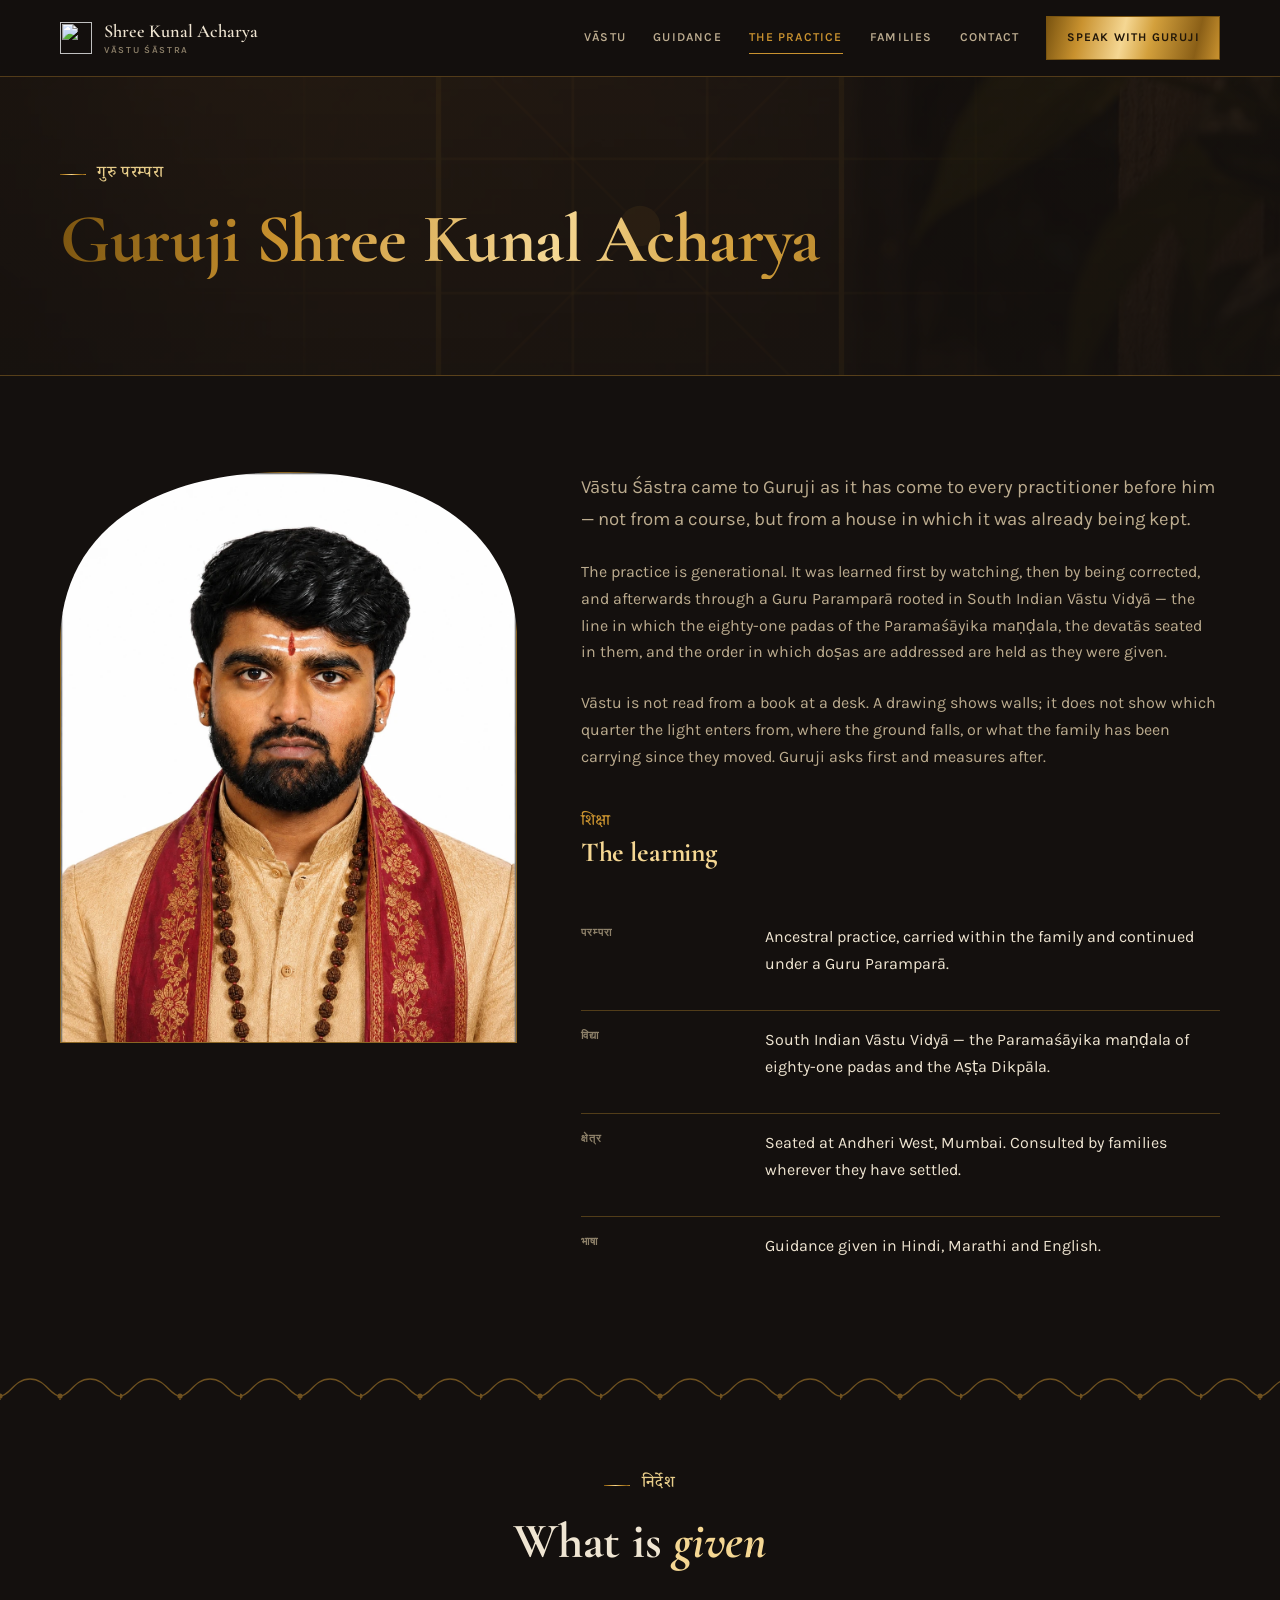
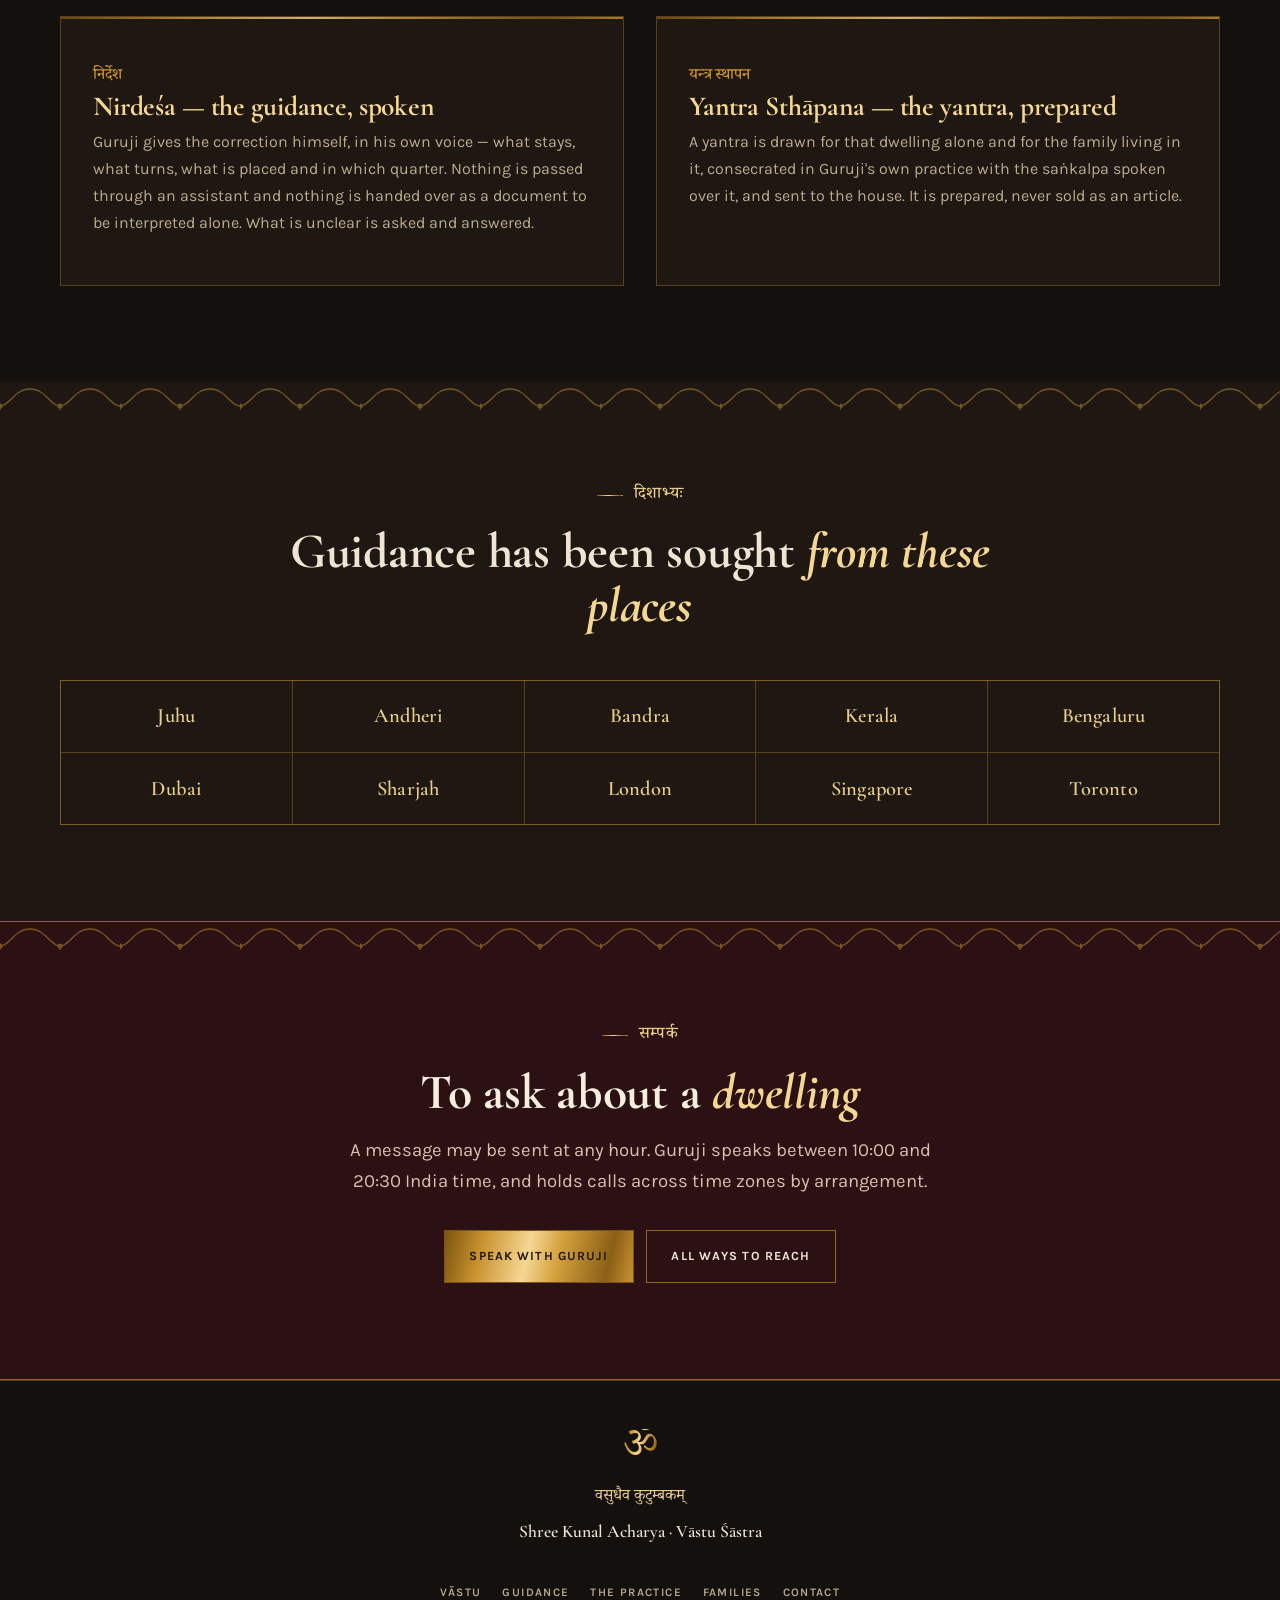
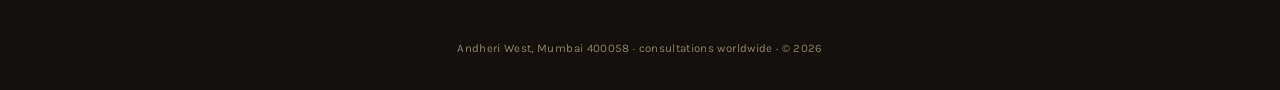
==== commit 1725c559: "Restore the richer aesthetic and keep the requested changes on top of it I read the earlier instruct" ====
--- a/about.html
+++ b/about.html
@@ -30,7 +30,7 @@
 
   <link rel="preconnect" href="https://fonts.googleapis.com">
   <link rel="preconnect" href="https://fonts.gstatic.com" crossorigin>
-  <link href="https://fonts.googleapis.com/css2?family=Playfair+Display:ital,wght@0,500;0,600;0,700;1,500&family=Poppins:wght@300;400;500;600;700&family=Noto+Serif+Devanagari:wght@500;600;700&family=Noto+Sans+Devanagari:wght@400;500;600&display=swap" rel="stylesheet">
+  <link href="https://fonts.googleapis.com/css2?family=Cormorant+Garamond:ital,wght@0,500;0,600;0,700;1,600&family=Karla:wght@400;500;600;700&family=Noto+Serif+Devanagari:wght@400;500;600&display=swap" rel="stylesheet">
 
   <link rel="stylesheet" href="css/style.css">
 </head>
@@ -60,11 +60,36 @@
 
   <main>
     <section class="page-head">
+      <div class="page-head__mandala" aria-hidden="true"><svg class="ph-mandala" xmlns="http://www.w3.org/2000/svg" viewBox="-34 -34 968 968" fill="none" stroke="currentColor" stroke-width="2" aria-hidden="true" role="presentation">
+<g stroke-opacity=".5">
+<line x1="100" y1="0" x2="100" y2="900"/><line x1="0" y1="100" x2="900" y2="100"/>
+<line x1="200" y1="0" x2="200" y2="900"/><line x1="0" y1="200" x2="900" y2="200"/>
+<line x1="300" y1="0" x2="300" y2="900"/><line x1="0" y1="300" x2="900" y2="300"/>
+<line x1="400" y1="0" x2="400" y2="900"/><line x1="0" y1="400" x2="900" y2="400"/>
+<line x1="500" y1="0" x2="500" y2="900"/><line x1="0" y1="500" x2="900" y2="500"/>
+<line x1="600" y1="0" x2="600" y2="900"/><line x1="0" y1="600" x2="900" y2="600"/>
+<line x1="700" y1="0" x2="700" y2="900"/><line x1="0" y1="700" x2="900" y2="700"/>
+<line x1="800" y1="0" x2="800" y2="900"/><line x1="0" y1="800" x2="900" y2="800"/>
+</g>
+<g stroke-opacity=".3"><line x1="0" y1="0" x2="900" y2="900"/><line x1="900" y1="0" x2="0" y2="900"/></g>
+<circle cx="450" cy="450" r="450" stroke-opacity=".4"/>
+<rect x="300" y="300" width="300" height="300" stroke-width="4"/>
+<circle cx="450" cy="450" r="15" fill="currentColor" stroke="none"/>
+<g stroke-width="3">
+<rect x="0" y="0" width="900" height="900"/>
+<rect x="-16" y="-16" width="932" height="932"/>
+<rect x="-32" y="-32" width="964" height="964"/>
+</g><g stroke-width="3.5">
+<rect x="0" y="0" width="100" height="100"/>
+<rect x="800" y="0" width="100" height="100"/>
+<rect x="0" y="800" width="100" height="100"/>
+<rect x="800" y="800" width="100" height="100"/>
+</g></svg></div>
       <div class="wrap">
         <div class="page-head__inner">
           <div>
             <span class="eyebrow" lang="sa">गुरु परम्परा</span>
-            <h1>Guruji Shree Kunal Acharya</h1>
+            <h1 class="gilt-metal">Guruji Shree Kunal Acharya</h1>
           </div>
         </div>
       </div>
@@ -95,11 +120,11 @@
       </div>
     </section>
 
-    <section class="section">
+    <section class="section seam">
       <div class="wrap">
         <div class="section-head section-head--center reveal">
           <span class="eyebrow" lang="sa">निर्देश</span>
-          <h2>What is <em>given</em></h2>
+          <h2>What is <em class="gilt">given</em></h2>
         </div>
         <div class="offering reveal">
           <div class="offer">
@@ -114,18 +139,18 @@
       </div>
     </section>
 
-    <section class="section section--dark">
+    <section class="section section--dark seam">
       <div class="wrap">
         <div class="section-head section-head--center reveal">
           <span class="eyebrow" lang="sa">दिशाभ्यः</span>
-          <h2>Guidance has been sought <em>from these places</em></h2>
+          <h2>Guidance has been sought <em class="gilt">from these places</em></h2>
         </div>
 <!-- EDIT THIS LIST: keep only places where guidance has genuinely been given. -->
         <ul class="places reveal"><li>Juhu</li><li>Andheri</li><li>Bandra</li><li>Kerala</li><li>Bengaluru</li><li>Dubai</li><li>Sharjah</li><li>London</li><li>Singapore</li><li>Toronto</li></ul>
       </div>
     </section>
 
-    <section class="section cta-strip">
+    <section class="section cta-strip seam">
       <div class="wrap" style="text-align:center;max-width:44em">
         <span class="eyebrow" lang="sa">सम्पर्क</span>
         <h2>To ask about a <em>dwelling</em></h2>
--- a/css/style.css
+++ b/css/style.css
@@ -1,622 +1,497 @@
 /* ==========================================================================
-   Shree Kunal Dhurve, Vastu Shastra Consultant
-   Design system + component styles
-   Ornate / classical theme — dark ink ground, gold accents
+   Shree Kunal Acharya — Vāstu Śāstra
+   Ornate classical system: deep ink grounds, struck-metal gold, Vāstu mandala
    ========================================================================== */
 
-:root {
-  --ink:           #1B1310;
-  --ink2:          #241811;
-  --ink3:          #2E2015;
-  --gold:          #C9A24A;
-  --gold-soft:     #E8CD8A;
-  --brass:         #8A6A2E;
-  --cream:         #F6EEDD;
-  --cream-card:    #FBF6EA;
-  --maroon:        #6E1E24;
-  --tx-dark:       #EDE3D0;
-  --tx-dark-muted: #B9A98C;
-  --tx-light:      #2A1D12;
-  --tx-light-muted:#6B5A42;
-  --line-gold:     rgba(201,162,74,.35);
-  --line-dark:     rgba(42,29,18,.14);
-  --focus:         #C9A24A;
+:root{
+  /* grounds */
+  --ink:        #14100E;
+  --ink2:       #1E1712;
+  --ink3:       #2A1F17;
+  --maroon:     #6E1E24;
+  --maroon-band:#2B1114;
+
+  /* metal */
+  --gold:       #C9922F;
+  --gold-lit:   #F5D793;
+  --gold-soft:  #E8CD8A;
+  --gold-deep:  #7A5410;
+  --brass:      #A67C2E;
+  --metal: linear-gradient(103deg,var(--gold-deep) 0%,var(--gold) 20%,var(--gold-lit) 44%,#D3A03C 60%,#8A5F17 86%,var(--gold) 100%);
+
+  /* text */
+  --cream:      #F6EEDD;
+  --tx:         #EFE5D2;
+  --tx-muted:   #BCAC8F;
+  --tx-faint:   #8D8069;
+
+  /* rules */
+  --line:       rgba(201,146,47,.66);
+  --line-soft:  rgba(201,146,47,.34);
+
+  --focus:      #F5D793;
 
   --step-0: 1rem;
-  --step-1: clamp(1.05rem, 1rem + 0.25vw, 1.15rem);
-  --step-2: clamp(1.5rem, 1.3rem + 1vw, 1.75rem);
-  --step-3: clamp(1.75rem, 1.5rem + 1.2vw, 2.25rem);
-  --step-4: clamp(2.25rem, 1.8rem + 2.2vw, 3.25rem);
-  --step-5: clamp(2.75rem, 2rem + 3.5vw, 4.5rem);
-
-  --space-1: 0.5rem;
-  --space-2: 1rem;
-  --space-3: 1.5rem;
-  --space-4: 2rem;
-  --space-5: 3rem;
-  --space-6: 4.5rem;
-  --space-7: 6rem;
-
-  --container: 1240px;
-  --gutter: clamp(1.25rem, 4vw, 2.5rem);
-
-  --ease: cubic-bezier(0.2, 0.7, 0.2, 1);
-  --dur-fast: 160ms;
-  --dur: 280ms;
+  --step-1: clamp(1.05rem,1rem + .25vw,1.16rem);
+  --step-2: clamp(1.45rem,1.28rem + .9vw,1.72rem);
+  --step-3: clamp(1.75rem,1.5rem + 1.2vw,2.3rem);
+  --step-4: clamp(2.1rem,1.7rem + 2.1vw,3.1rem);
+  --step-5: clamp(2.6rem,1.9rem + 3.4vw,4.3rem);
+
+  --space-1:.5rem; --space-2:1rem; --space-3:1.5rem; --space-4:2rem;
+  --space-5:3rem; --space-6:4.5rem; --space-7:6rem;
+
+  --container:1240px;
+  --gutter:clamp(1.25rem,4vw,2.5rem);
+
+  --ease:cubic-bezier(.2,.7,.2,1);
+  --dur-fast:160ms; --dur:280ms;
+
+  --r-none:0;
+  --r-arch:46% 46% 0 0 / 20% 20% 0 0;
+  --glow:0 0 44px -10px rgba(201,146,47,.42);
+
+  --torana:url("data:image/svg+xml,%3Csvg xmlns='http://www.w3.org/2000/svg' viewBox='0 0 120 28' fill='none' stroke='%23C9922F' stroke-width='1.4'%3E%3Cpath d='M0 24 C 10 24 14 7 30 7 C 46 7 50 24 60 24 C 70 24 74 7 90 7 C 106 7 110 24 120 24'/%3E%3Ccircle cx='0' cy='24' r='2.6' fill='%23C9922F' stroke='none'/%3E%3Cpath d='M0 26.6 L0 28'/%3E%3Ccircle cx='60' cy='24' r='2.6' fill='%23C9922F' stroke='none'/%3E%3Cpath d='M60 26.6 L60 28'/%3E%3C/svg%3E");
+  --corner:url("data:image/svg+xml,%3Csvg xmlns='http://www.w3.org/2000/svg' viewBox='0 0 24 24' fill='none' stroke='%23C9922F' stroke-width='1.4' stroke-linecap='square'%3E%3Cpath d='M2 22 L2 8 C2 4.7 4.7 2 8 2 L22 2'/%3E%3Cpath d='M2 8 L8 8 L8 2' stroke-opacity='.5'/%3E%3Ccircle cx='8' cy='8' r='1.9' fill='%23C9922F' stroke='none'/%3E%3C/svg%3E");
 }
 
 /* Reset ------------------------------------------------------------------- */
-*, *::before, *::after { box-sizing: border-box; }
-html { -webkit-text-size-adjust: 100%; scroll-behavior: smooth; }
-body {
-  margin: 0;
-  background: var(--ink);
-  color: var(--tx-dark);
-  font-family: "Poppins", "Noto Sans Devanagari", -apple-system, "Segoe UI", system-ui, Roboto, sans-serif;
-  font-size: var(--step-0);
-  line-height: 1.65;
-  -webkit-font-smoothing: antialiased;
-  text-rendering: optimizeLegibility;
-  overflow-x: hidden;
-}
-img, svg { display: block; max-width: 100%; height: auto; }
-button { font: inherit; cursor: pointer; }
-a { color: inherit; text-decoration: none; }
-* { border-radius: 0 !important; box-shadow: none !important; }
-
-:focus-visible {
-  outline: 2px solid var(--focus);
-  outline-offset: 2px;
-}
-
-/* Typography ---------------------------------------------------------------- */
-h1, h2, h3, h4 {
-  font-family: "Playfair Display", "Noto Serif Devanagari", Georgia, serif;
-  font-weight: 600;
-  color: var(--tx-dark);
-  letter-spacing: -0.01em;
-  margin: 0 0 var(--space-2);
-  line-height: 1.1;
-}
-h1 { font-size: var(--step-5); line-height: 1.05; }
-h2 { font-size: var(--step-4); line-height: 1.1; }
-h3 { font-size: var(--step-2); }
-h4 { font-size: var(--step-1); }
-h1 em, h2 em { font-style: italic; color: var(--gold); }
-.section--dark h1 em, .section--dark h2 em { color: var(--gold); }
-.cta-strip h2 em { color: var(--gold-soft); }
-
-.lede { font-size: var(--step-1); color: var(--tx-dark-muted); max-width: 38em; }
-.section--dark .lede { color: var(--tx-dark-muted); }
-p { margin: 0 0 var(--space-2); }
-
-/* Small-caps label: eyebrows, nav, buttons (never above 13px) -------------- */
-.eyebrow, .mono {
-  font-family: "Poppins", "Noto Sans Devanagari", sans-serif;
-  font-size: 0.72rem;
-  font-weight: 600;
-  letter-spacing: 0.18em;
-  text-transform: uppercase;
-  color: var(--gold);
-}
-.section--dark .eyebrow, .section--dark .mono { color: var(--gold); }
-.eyebrow { display: inline-flex; align-items: center; gap: 0.6rem; margin-bottom: var(--space-2); }
-.eyebrow::before { content: ""; width: 24px; height: 1px; background: var(--brass); }
-.cta-strip .eyebrow { color: var(--gold-soft); }
+*,*::before,*::after{box-sizing:border-box}
+html{-webkit-text-size-adjust:100%;scroll-behavior:smooth;overflow-x:hidden}
+body{
+  margin:0;background:var(--ink);color:var(--tx);
+  font-family:"Karla","Noto Sans Devanagari",-apple-system,"Segoe UI",system-ui,Roboto,sans-serif;
+  font-size:var(--step-0);line-height:1.68;
+  -webkit-font-smoothing:antialiased;text-rendering:optimizeLegibility;overflow-x:hidden;
+}
+img,svg{display:block;max-width:100%;height:auto}
+button{font:inherit;cursor:pointer}
+a{color:inherit;text-decoration:none}
+:focus-visible{outline:2px solid var(--focus);outline-offset:3px}
+
+/* Typography --------------------------------------------------------------- */
+h1,h2,h3,h4{
+  font-family:"Cormorant Garamond","Noto Serif Devanagari",Georgia,serif;
+  font-weight:600;color:var(--tx);letter-spacing:-.005em;margin:0 0 var(--space-2);line-height:1.12;
+}
+h1{font-size:var(--step-5);line-height:1.04;font-weight:700}
+h2{font-size:var(--step-4);line-height:1.08;font-weight:700}
+h3{font-size:var(--step-2)}
+h4{font-size:var(--step-1)}
+h1 em,h2 em{font-style:italic;color:var(--gold-lit)}
+.gilt{color:var(--gold-lit)}
+.gilt-metal{
+  background:var(--metal);-webkit-background-clip:text;background-clip:text;
+  color:var(--gold);-webkit-text-fill-color:transparent;padding-bottom:.05em;
+  -webkit-box-decoration-break:clone;box-decoration-break:clone;
+}
+@supports not (-webkit-background-clip:text){.gilt-metal{-webkit-text-fill-color:var(--gold);color:var(--gold)}}
+.lede{font-size:var(--step-1);color:var(--tx-muted);max-width:40em}
+p{margin:0 0 var(--space-2)}
+
+/* Devanagari ---------------------------------------------------------------- */
+.deva{
+  font-family:"Noto Serif Devanagari","Cormorant Garamond",serif;
+  color:var(--gold-soft);line-height:1.5;font-weight:500;
+}
+.deva--lg{font-size:clamp(1.3rem,2.6vw,1.85rem);display:block;margin-bottom:.35rem}
+.deva--sm{font-size:.98rem;display:block;color:var(--gold);margin-bottom:.2rem}
+.translit{font-style:italic;color:var(--tx-faint);font-size:.86rem;letter-spacing:.02em}
+
+.eyebrow,.mono{
+  font-family:"Karla","Noto Sans Devanagari",sans-serif;
+  font-size:.7rem;font-weight:700;letter-spacing:.2em;text-transform:uppercase;color:var(--gold);
+}
+.eyebrow{display:inline-flex;align-items:center;gap:.7rem;margin-bottom:var(--space-2)}
+.eyebrow[lang="sa"]{
+  font-family:"Noto Serif Devanagari",serif;font-size:1.02rem;font-weight:500;
+  letter-spacing:.04em;text-transform:none;color:var(--gold-soft);
+}
+.eyebrow::before{content:"";width:26px;height:1px;background:var(--metal)}
 
 /* Layout -------------------------------------------------------------------- */
-.wrap { width: 100%; max-width: var(--container); margin-inline: auto; padding-inline: var(--gutter); }
-.section { padding-block: var(--space-7); background: var(--ink); color: var(--tx-dark); }
-.section--dark { background: var(--ink2); color: var(--tx-dark); }
-.section--dark .stone-text { color: var(--tx-dark-muted); }
-.hairline-top { border-top: 1px solid var(--line-gold); }
-.section--dark .hairline-top { border-top-color: var(--line-gold); }
+.wrap{width:100%;max-width:var(--container);margin-inline:auto;padding-inline:var(--gutter)}
+.section{padding-block:var(--space-7);background:var(--ink);color:var(--tx);position:relative}
+.section--dark{background:var(--ink2)}
+.section--raised{background:var(--ink3)}
+.section--maroon{background:var(--maroon-band)}
+.section--maroon .lede,.section--maroon p{color:#D8BFAF}
+
+/* Torana seam between sections */
+.seam{position:relative}
+.seam::before{
+  content:"";position:absolute;top:0;left:0;right:0;height:28px;
+  background:var(--torana) repeat-x;background-size:120px 28px;opacity:.5;pointer-events:none;
+}
+.hairline-top{border-top:1px solid var(--line-soft)}
 
 /* Header ---------------------------------------------------------------------*/
-.site-header {
-  position: sticky; top: 0; z-index: 100;
-  background: rgba(27, 19, 16, 0.92);
-  backdrop-filter: saturate(140%) blur(8px);
-  -webkit-backdrop-filter: saturate(140%) blur(8px);
-  border-bottom: 1px solid var(--line-gold);
-}
-.site-header__inner { display: flex; align-items: center; justify-content: space-between; padding-block: var(--space-2); gap: var(--space-3); }
-.brand { display: inline-flex; align-items: center; gap: 0.7rem; }
-.brand__mark { width: 30px; height: 30px; color: var(--gold); flex-shrink: 0; }
-.brand__name { font-family: "Playfair Display", "Noto Serif Devanagari", Georgia, serif; font-size: 1.02rem; line-height: 1.15; color: var(--tx-dark); }
-.brand__name small {
-  display: block;
-  font-family: "Poppins", "Noto Sans Devanagari", sans-serif;
-  font-size: 0.6rem;
-  letter-spacing: 0.16em;
-  text-transform: uppercase;
-  color: var(--tx-dark-muted);
-  margin-top: 2px;
-}
-.nav { display: flex; align-items: center; gap: 1.8rem; }
-.nav a:not(.nav__cta) {
-  font-family: "Poppins", "Noto Sans Devanagari", sans-serif;
-  font-size: 0.78rem;
-  font-weight: 500;
-  letter-spacing: 0.08em;
-  text-transform: uppercase;
-  color: var(--tx-dark-muted);
-  padding-block: 0.25rem;
-  border-bottom: 1px solid transparent;
-  transition: color var(--dur-fast) var(--ease), border-color var(--dur-fast) var(--ease);
-}
-.nav a:hover { color: var(--gold); }
-.nav a[aria-current="page"] { color: var(--gold); border-bottom-color: var(--gold); }
-.nav__cta {
-  background: var(--gold);
-  color: var(--ink);
-  padding: 0.65rem 1.15rem;
-  font-family: "Poppins", "Noto Sans Devanagari", sans-serif;
-  font-size: 0.76rem;
-  font-weight: 600;
-  letter-spacing: 0.08em;
-  text-transform: uppercase;
-  border: 1px solid var(--gold);
-  transition: background var(--dur-fast) var(--ease), border-color var(--dur-fast) var(--ease);
-}
-.nav__cta:hover { background: var(--gold-soft); border-color: var(--gold-soft); }
-
-.nav-toggle {
-  display: none;
-  width: 40px; height: 40px;
-  border: 1px solid var(--line-gold);
-  background: transparent;
-  align-items: center; justify-content: center;
-  color: var(--tx-dark);
-}
+.site-header{
+  position:sticky;top:0;z-index:100;
+  background:rgba(20,16,14,.93);
+  backdrop-filter:saturate(140%) blur(9px);-webkit-backdrop-filter:saturate(140%) blur(9px);
+  border-bottom:1px solid var(--line-soft);
+}
+.site-header__inner{display:flex;align-items:center;justify-content:space-between;padding-block:var(--space-2);gap:var(--space-3)}
+.brand{display:inline-flex;align-items:center;gap:.75rem}
+.brand__mark{width:32px;height:32px;color:var(--gold);flex-shrink:0}
+.brand__name{font-family:"Cormorant Garamond","Noto Serif Devanagari",Georgia,serif;font-size:1.14rem;font-weight:600;line-height:1.12;color:var(--tx)}
+.brand__name small{
+  display:block;font-family:"Karla",sans-serif;font-size:.58rem;letter-spacing:.18em;
+  text-transform:uppercase;color:var(--tx-faint);margin-top:3px;font-weight:600;
+}
+.nav{display:flex;align-items:center;gap:1.7rem}
+.nav a:not(.nav__cta){
+  font-family:"Karla",sans-serif;font-size:.76rem;font-weight:600;letter-spacing:.1em;
+  text-transform:uppercase;color:var(--tx-muted);padding-block:.3rem;
+  border-bottom:1px solid transparent;transition:color var(--dur-fast) var(--ease),border-color var(--dur-fast) var(--ease);
+}
+.nav a:hover{color:var(--gold-lit)}
+.nav a[aria-current="page"]{color:var(--gold);border-bottom-color:var(--gold)}
+.nav__cta{
+  background:var(--metal);color:#221709;padding:.7rem 1.2rem;
+  font-family:"Karla",sans-serif;font-size:.74rem;font-weight:700;letter-spacing:.1em;text-transform:uppercase;
+  border:1px solid var(--gold-deep);transition:filter var(--dur-fast) var(--ease),box-shadow var(--dur) var(--ease);
+}
+.nav__cta:hover{filter:brightness(1.12);box-shadow:var(--glow)}
+.nav-toggle{display:none;width:44px;height:44px;border:1px solid var(--line);background:transparent;align-items:center;justify-content:center;color:var(--gold)}
 
 /* Buttons --------------------------------------------------------------------*/
-.btn {
-  display: inline-flex; align-items: center; justify-content: center; gap: 0.5rem;
-  padding: 0.9rem 1.4rem;
-  font-family: "Poppins", "Noto Sans Devanagari", sans-serif;
-  font-size: 0.8rem;
-  font-weight: 600;
-  letter-spacing: 0.06em;
-  text-transform: uppercase;
-  border: 1px solid transparent;
-  transition: background var(--dur-fast) var(--ease), color var(--dur-fast) var(--ease), border-color var(--dur-fast) var(--ease);
-  white-space: nowrap;
-}
-.btn--filled { background: var(--gold); color: var(--ink); border-color: var(--gold); }
-.btn--filled:hover { background: var(--gold-soft); border-color: var(--gold-soft); }
-.btn--outline { background: transparent; color: var(--tx-dark); border-color: var(--line-gold); }
-.btn--outline:hover { background: var(--gold); color: var(--ink); border-color: var(--gold); }
-.section--dark .btn--outline { color: var(--tx-dark); border-color: var(--line-gold); }
-.section--dark .btn--outline:hover { background: var(--gold); color: var(--ink); }
-.cta-strip .btn--filled { background: var(--maroon); border-color: var(--maroon); color: var(--cream); }
-.cta-strip .btn--filled:hover { background: var(--gold); border-color: var(--gold); color: var(--ink); }
-.btn__icon { width: 15px; height: 15px; flex-shrink: 0; }
-
-/* Diagonal hatch placeholder --------------------------------------------------*/
-.placeholder {
-  position: relative;
-  background-color: var(--ink2);
-  background-image: repeating-linear-gradient(45deg, var(--line-gold) 0, var(--line-gold) 1px, transparent 1px, transparent 13px);
-  border: 1px solid var(--line-gold);
-  display: grid; place-items: center;
-  text-align: center;
-  overflow: hidden;
-}
-.placeholder__label {
-  font-family: "Poppins", "Noto Sans Devanagari", sans-serif;
-  font-size: 0.68rem;
-  letter-spacing: 0.14em;
-  text-transform: uppercase;
-  color: var(--tx-dark-muted);
-  background: var(--ink);
-  padding: 0.5rem 0.9rem;
-  border: 1px solid var(--line-gold);
-}
+.btn{
+  display:inline-flex;align-items:center;justify-content:center;gap:.55rem;
+  padding:.95rem 1.5rem;font-family:"Karla",sans-serif;font-size:.78rem;font-weight:700;
+  letter-spacing:.09em;text-transform:uppercase;border:1px solid transparent;
+  transition:filter var(--dur-fast) var(--ease),background var(--dur-fast) var(--ease),color var(--dur-fast) var(--ease),border-color var(--dur-fast) var(--ease),box-shadow var(--dur) var(--ease);
+  white-space:nowrap;
+}
+.btn--filled{background:var(--metal);color:#221709;border-color:var(--gold-deep)}
+.btn--filled:hover{filter:brightness(1.12);box-shadow:var(--glow)}
+.btn--outline{background:transparent;color:var(--tx);border-color:var(--line)}
+.btn--outline:hover{background:rgba(201,146,47,.12);color:var(--gold-lit);border-color:var(--gold)}
+.btn__icon{width:15px;height:15px;flex-shrink:0}
 
 /* Hero -------------------------------------------------------------------- */
-.hero {
-  padding-top: clamp(3rem, 7vw, 5.5rem);
-  padding-bottom: clamp(3rem, 7vw, 5.5rem);
-  background: radial-gradient(ellipse at 75% 30%, var(--ink3), var(--ink) 70%);
-}
-.hero__inner { display: grid; grid-template-columns: 1.1fr 1fr; gap: clamp(2rem, 5vw, 4rem); align-items: start; }
-.hero h1 { margin-bottom: var(--space-3); }
-.hero__ctas { display: flex; flex-wrap: wrap; gap: 0.75rem; margin-top: var(--space-4); }
-.hero__image { aspect-ratio: 6 / 5; border: 1px solid var(--line-gold); overflow: hidden; }
-.hero__caption {
-  margin-top: var(--space-2);
-  font-family: "Poppins", "Noto Sans Devanagari", sans-serif;
-  font-size: 0.72rem;
-  letter-spacing: 0.03em;
-  color: var(--tx-dark-muted);
-}
+.hero{
+  position:relative;overflow:hidden;
+  padding-top:clamp(3rem,7vw,5.5rem);padding-bottom:clamp(3rem,7vw,5.5rem);
+  background:
+    radial-gradient(46% 40% at 72% 26%, rgba(224,138,43,.17), transparent 70%),
+    radial-gradient(90% 80% at 60% 30%, rgba(201,146,47,.07), transparent 75%),
+    var(--ink);
+}
+.hero__mandala{
+  position:absolute;top:50%;left:50%;transform:translate(-50%,-50%);
+  width:min(126vw,1500px);aspect-ratio:1;color:var(--gold);
+  opacity:.07;pointer-events:none;z-index:0;
+  -webkit-mask-image:radial-gradient(closest-side,#000 30%,rgba(0,0,0,.35) 62%,transparent 82%);
+  mask-image:radial-gradient(closest-side,#000 30%,rgba(0,0,0,.35) 62%,transparent 82%);
+}
+.hero .wrap{position:relative;z-index:1}
+.hero__inner{display:grid;grid-template-columns:1.08fr 1fr;gap:clamp(2rem,5vw,4rem);align-items:center}
+.hero h1{margin-bottom:var(--space-3)}
+.hero__ctas{display:flex;flex-wrap:wrap;gap:.8rem;margin-top:var(--space-4)}
+.hero__image{
+  aspect-ratio:6/5;overflow:hidden;position:relative;background:var(--ink);z-index:1;
+  border:1px solid var(--line);box-shadow:var(--glow);
+  -webkit-mask-image:url("data:image/svg+xml,%3Csvg xmlns='http://www.w3.org/2000/svg' viewBox='0 0 600 500' preserveAspectRatio='none'%3E%3Cpath fill='%23fff' d='M0 500 L0 150 C0 63 100 0 300 0 C500 0 600 63 600 150 L600 500 Z'/%3E%3C/svg%3E");
+  mask-image:url("data:image/svg+xml,%3Csvg xmlns='http://www.w3.org/2000/svg' viewBox='0 0 600 500' preserveAspectRatio='none'%3E%3Cpath fill='%23fff' d='M0 500 L0 150 C0 63 100 0 300 0 C500 0 600 63 600 150 L600 500 Z'/%3E%3C/svg%3E");
+  -webkit-mask-size:100% 100%;mask-size:100% 100%;
+}
+.hero__caption{margin-top:var(--space-2);font-family:"Karla",sans-serif;font-size:.74rem;color:var(--tx-faint);letter-spacing:.02em}
+.hero__shloka{
+  margin:0 0 var(--space-3);padding-left:1rem;border-left:2px solid var(--gold-deep);
+}
+.hero__shloka .translit{display:block;margin-top:.15rem}
 
 /* Credential band ----------------------------------------------------------- */
-.credentials {
-  display: grid;
-  grid-template-columns: repeat(4, 1fr);
-  border-top: 1px solid var(--line-gold);
-}
-.credential {
-  padding: var(--space-4) var(--space-3);
-  border-right: 1px solid var(--line-gold);
-}
-.credential:last-child { border-right: 0; }
-.credential__num { font-family: "Playfair Display", "Noto Serif Devanagari", Georgia, serif; font-size: var(--step-3); color: var(--gold); margin-bottom: 0.4rem; }
-.credential__label {
-  font-family: "Poppins", "Noto Sans Devanagari", sans-serif;
-  font-size: 0.7rem; letter-spacing: 0.1em; text-transform: uppercase;
-  color: var(--tx-dark-muted);
-}
-
-/* Section head ---------------------------------------------------------------*/
-.section-head { max-width: 42em; margin-bottom: var(--space-5); }
-
-/* Method ---------------------------------------------------------------------*/
-.method {
-  display: grid;
-  grid-template-columns: repeat(4, 1fr);
-  border-top: 1px solid var(--line-gold);
-  border-bottom: 1px solid var(--line-gold);
-  list-style: none; padding: 0; margin: 0;
-}
-.method__step { padding: var(--space-4) var(--space-3); border-right: 1px solid var(--line-gold); }
-.method__step:last-child { border-right: 0; }
-.method__num { font-family: "Playfair Display", "Noto Serif Devanagari", Georgia, serif; font-size: var(--step-2); color: var(--gold); margin-bottom: var(--space-2); }
-.method__step h4 { margin-bottom: var(--space-1); }
-.method__step p { font-size: 0.92rem; color: var(--tx-dark-muted); margin-bottom: var(--space-2); }
-.method__meta {
-  font-family: "Poppins", "Noto Sans Devanagari", sans-serif;
-  font-size: 0.68rem; letter-spacing: 0.08em; text-transform: uppercase;
-  color: var(--gold);
-}
-
-/* Services --------------------------------------------------------------------*/
-.services {
-  display: grid;
-  grid-template-columns: repeat(3, 1fr);
-  gap: 1px;
-  background: var(--line-gold);
-  border: 1px solid var(--line-gold);
-}
-.service { background: var(--ink2); padding: var(--space-4); display: flex; flex-direction: column; min-height: 100%; }
-.service__index {
-  font-family: "Poppins", "Noto Sans Devanagari", sans-serif;
-  font-size: 0.68rem; letter-spacing: 0.12em; text-transform: uppercase;
-  color: var(--gold); margin-bottom: var(--space-2);
-}
-.service h3 { font-size: var(--step-2); margin-bottom: var(--space-2); color: var(--gold-soft); }
-.service p.service__desc { color: var(--tx-dark-muted); font-size: 0.95rem; margin-bottom: var(--space-3); }
-.service__list { list-style: none; margin: 0 0 var(--space-3); padding: 0; }
-.service__list-label {
-  font-family: "Poppins", "Noto Sans Devanagari", sans-serif;
-  font-size: 0.68rem; letter-spacing: 0.1em; text-transform: uppercase;
-  color: var(--gold); font-weight: 600; margin-bottom: 0.5rem;
-}
-.service__list--not .service__list-label { color: var(--tx-dark-muted); }
-.service__list li { font-size: 0.9rem; color: var(--tx-dark); padding: 0.3rem 0 0.3rem 1rem; position: relative; }
-.service__list li::before { content: "+"; position: absolute; left: 0; color: var(--gold); }
-.service__list--not li { color: var(--tx-dark-muted); }
-.service__list--not li::before { content: "\2212"; color: var(--tx-dark-muted); }
-.service__cta {
-  margin-top: auto; padding-top: var(--space-3); border-top: 1px solid var(--line-gold);
-  font-family: "Poppins", "Noto Sans Devanagari", sans-serif;
-  font-size: 0.78rem; font-weight: 600; letter-spacing: 0.04em; text-transform: uppercase;
-  color: var(--gold); display: inline-flex; align-items: center; gap: 0.4rem;
-}
-.service__cta:hover { color: var(--gold-soft); }
-
-/* Stated limits ----------------------------------------------------------------*/
-.limits-grid { display: grid; grid-template-columns: 1fr 1.6fr; gap: clamp(2rem, 5vw, 4rem); align-items: start; }
-.limits {
-  display: grid;
-  grid-template-columns: 1fr 1fr;
-  border-top: 1px solid var(--line-gold);
-  border-left: 1px solid var(--line-gold);
-}
-.limits__item { padding: var(--space-3); border-right: 1px solid var(--line-gold); border-bottom: 1px solid var(--line-gold); }
-.limits__item h4 { font-size: var(--step-1); margin-bottom: var(--space-1); color: var(--gold-soft); }
-.limits__item p { color: var(--tx-dark-muted); font-size: 0.92rem; margin: 0; }
-
-/* FAQ -----------------------------------------------------------------------*/
-.faq { max-width: 780px; }
-.faq__item { border-top: 1px solid var(--line-gold); }
-.faq__item:last-child { border-bottom: 1px solid var(--line-gold); }
-.faq__question {
-  display: flex; justify-content: space-between; align-items: center; gap: var(--space-3);
-  width: 100%; background: transparent; border: 0; padding: var(--space-3) 0; text-align: left;
-  font-family: "Playfair Display", "Noto Serif Devanagari", Georgia, serif; font-size: var(--step-1); color: var(--tx-dark);
-}
-.faq__question:hover, .faq__question[aria-expanded="true"] { color: var(--gold); }
-.faq__icon { width: 20px; height: 20px; flex-shrink: 0; color: var(--gold); transition: transform var(--dur) var(--ease); }
-.faq__question[aria-expanded="true"] .faq__icon { transform: rotate(45deg); }
-.faq__answer { display: grid; grid-template-rows: 0fr; transition: grid-template-rows var(--dur) var(--ease); }
-.faq__answer:not([hidden]) { grid-template-rows: 1fr; }
-.faq__answer > div { overflow: hidden; padding-bottom: var(--space-3); }
-.faq__answer[hidden] > div { padding-bottom: 0; }
-.faq__answer p { margin: 0; color: var(--tx-dark-muted); }
+.credentials{display:grid;grid-template-columns:repeat(4,1fr);border-top:1px solid var(--line-soft);border-bottom:1px solid var(--line-soft)}
+.credential{padding:var(--space-4) var(--space-3);border-right:1px solid var(--line-soft);text-align:center}
+.credential:last-child{border-right:0}
+.credential__num{font-family:"Cormorant Garamond",Georgia,serif;font-size:var(--step-3);font-weight:700;margin-bottom:.35rem;background:var(--metal);-webkit-background-clip:text;background-clip:text;-webkit-text-fill-color:transparent;color:var(--gold)}
+.credential__label{font-family:"Karla",sans-serif;font-size:.68rem;letter-spacing:.14em;text-transform:uppercase;color:var(--tx-faint);font-weight:600}
+
+.section-head{max-width:44em;margin-bottom:var(--space-5)}
+.section-head--center{margin-inline:auto;text-align:center}
+.section-head--center .eyebrow{justify-content:center}
+
+/* Services ------------------------------------------------------------------*/
+.services{display:grid;grid-template-columns:repeat(3,1fr);gap:var(--space-3)}
+.service{
+  position:relative;background:linear-gradient(178deg,var(--ink3),var(--ink2) 62%);
+  border:1px solid var(--line-soft);padding:var(--space-4) var(--space-4) var(--space-3);
+  display:flex;flex-direction:column;
+  transition:border-color var(--dur) var(--ease),box-shadow var(--dur) var(--ease),transform var(--dur) var(--ease);
+}
+.service::before{content:"";position:absolute;top:0;left:0;right:0;height:2px;background:var(--metal);opacity:.85}
+.service::after{
+  content:"";position:absolute;top:9px;left:9px;width:18px;height:18px;
+  background:var(--corner) no-repeat center/contain;opacity:.5;pointer-events:none;
+}
+.service:hover{border-color:var(--line);box-shadow:var(--glow);transform:translateY(-3px)}
+.service__seat{
+  font-family:"Karla",sans-serif;font-size:.63rem;letter-spacing:.16em;text-transform:uppercase;
+  color:var(--tx-faint);font-weight:700;margin-bottom:var(--space-3);padding-left:1.9rem;
+}
+.service h3{margin-bottom:.3rem;color:var(--gold-lit);font-weight:700}
+.service__desc{color:var(--tx-muted);font-size:.95rem;margin:.5rem 0 var(--space-3)}
+.service__dik{
+  display:flex;align-items:baseline;gap:.5rem;flex-wrap:wrap;
+  padding:.6rem 0 var(--space-3);border-bottom:1px solid var(--line-soft);margin-bottom:var(--space-3);
+}
+.service__dik b{font-family:"Noto Serif Devanagari",serif;color:var(--gold);font-weight:500;font-size:1rem}
+.service__dik span{font-size:.83rem;color:var(--tx-faint)}
+.service__list{list-style:none;margin:0 0 var(--space-3);padding:0}
+.service__list-label{font-family:"Karla",sans-serif;font-size:.64rem;letter-spacing:.14em;text-transform:uppercase;color:var(--gold);font-weight:700;margin-bottom:.5rem}
+.service__list li{font-size:.9rem;color:var(--tx-muted);padding:.28rem 0 .28rem 1.15rem;position:relative}
+.service__list li::before{content:"";position:absolute;left:0;top:.95em;width:6px;height:6px;background:var(--gold);transform:rotate(45deg)}
+.service__cta{
+  margin-top:auto;padding-top:var(--space-3);border-top:1px solid var(--line-soft);
+  font-family:"Karla",sans-serif;font-size:.74rem;font-weight:700;letter-spacing:.1em;text-transform:uppercase;
+  color:var(--gold);display:inline-flex;align-items:center;gap:.45rem;transition:color var(--dur-fast) var(--ease),gap var(--dur-fast) var(--ease);
+}
+.service__cta:hover{color:var(--gold-lit);gap:.8rem}
+
+/* Aṣṭa Dikpāla mandala -------------------------------------------------------*/
+.mandala-grid{
+  display:grid;grid-template-columns:repeat(3,1fr);gap:1px;background:var(--line-soft);
+  border:1px solid var(--line);max-width:1000px;margin-inline:auto;
+}
+.dik{background:var(--ink2);padding:var(--space-3) var(--space-3) var(--space-4);min-height:150px;
+  transition:background var(--dur) var(--ease)}
+.dik:hover{background:var(--ink3)}
+.dik__dir{font-family:"Karla",sans-serif;font-size:.6rem;letter-spacing:.18em;text-transform:uppercase;color:var(--tx-faint);font-weight:700;margin-bottom:.5rem}
+.dik__lord{font-family:"Noto Serif Devanagari",serif;font-size:1.22rem;color:var(--gold-lit);margin-bottom:.1rem;font-weight:500}
+.dik__name{font-family:"Cormorant Garamond",Georgia,serif;font-size:1.05rem;color:var(--gold);font-style:italic;margin-bottom:.45rem}
+.dik p{font-size:.85rem;color:var(--tx-muted);margin:0;line-height:1.55}
+.dik--centre{
+  background:var(--maroon-band);display:grid;place-items:center;text-align:center;gap:.15rem;
+  border:1px solid var(--line);
+}
+.dik--centre .dik__lord{font-size:1.5rem}
+.dik--centre p{color:#D8BFAF;max-width:22ch}
+
+/* Maryādā — bounds ----------------------------------------------------------*/
+.limits-grid{display:grid;grid-template-columns:1fr 1.55fr;gap:clamp(2rem,5vw,4rem);align-items:start}
+.limits{display:grid;grid-template-columns:1fr 1fr;gap:1px;background:var(--line-soft);border:1px solid var(--line-soft)}
+.limits__item{background:var(--ink2);padding:var(--space-3)}
+.limits__item h4{font-size:var(--step-1);margin-bottom:.35rem;color:var(--gold-lit)}
+.limits__item .deva--sm{margin-bottom:.35rem}
+.limits__item p{color:var(--tx-muted);font-size:.9rem;margin:0}
+
+/* Offering ------------------------------------------------------------------*/
+.offering{display:grid;grid-template-columns:1fr 1fr;gap:var(--space-4)}
+.offer{
+  position:relative;border:1px solid var(--line-soft);background:var(--ink2);
+  padding:var(--space-5) var(--space-4);
+}
+.offer::before{content:"";position:absolute;top:0;left:0;right:0;height:2px;background:var(--metal);opacity:.8}
+.offer h3{color:var(--gold-lit);margin-bottom:.4rem;font-weight:700}
+.offer p{color:var(--tx-muted);margin:0}
+
+/* CTA strip -----------------------------------------------------------------*/
+.cta-strip{background:var(--maroon-band);border-top:1px solid var(--line);border-bottom:1px solid var(--line)}
+.cta-strip h2{color:var(--cream)}
+.cta-strip h2 em{color:var(--gold-lit)}
+.cta-strip .lede{color:#D8BFAF}
+.cta-strip .eyebrow{color:var(--gold-soft)}
 
 /* Contact ----------------------------------------------------------------------*/
-.contact-split { display: grid; grid-template-columns: 1.1fr 1fr; gap: clamp(2rem, 5vw, 5rem); align-items: start; }
-.contact-split h2 { color: var(--tx-dark); }
-.contact-split__phone { font-family: "Playfair Display", "Noto Serif Devanagari", Georgia, serif; font-size: var(--step-3); margin: var(--space-3) 0; color: var(--gold-soft); }
-.contact-split__phone a { border-bottom: 1px solid var(--line-gold); }
-.contact-split__phone a:hover { color: var(--gold); border-bottom-color: var(--gold); }
-.contact-meta { display: grid; gap: var(--space-3); }
-.contact-meta__item { padding-top: var(--space-3); border-top: 1px solid var(--line-gold); }
-.contact-meta__item:first-child { border-top: 0; padding-top: 0; }
-.contact-meta__label {
-  font-family: "Poppins", "Noto Sans Devanagari", sans-serif;
-  font-size: 0.68rem; letter-spacing: 0.12em; text-transform: uppercase; color: var(--gold);
-  margin-bottom: 0.3rem; display: block;
-}
-.contact-meta__item p { color: var(--tx-dark); margin: 0; }
-
-/* Full contact page ---------------------------------------------------*/
-.contact { display: grid; grid-template-columns: 1fr 1fr; gap: var(--space-5); align-items: start; }
-.contact__panel { background: var(--ink2); border: 1px solid var(--line-gold); padding: var(--space-4); }
-.contact__row { display: flex; gap: 0.75rem; align-items: flex-start; padding-block: var(--space-2); border-top: 1px solid var(--line-gold); }
-.contact__row:first-of-type { border-top: 0; padding-top: 0; }
-.contact__row svg { color: var(--gold); margin-top: 0.25rem; flex-shrink: 0; }
-.contact__row strong {
-  display: block; font-family: "Poppins", "Noto Sans Devanagari", sans-serif; font-size: 0.68rem;
-  letter-spacing: 0.1em; text-transform: uppercase; color: var(--tx-dark-muted); margin-bottom: 0.3rem; font-weight: 600;
-}
-.contact__row a { color: var(--tx-dark); border-bottom: 1px solid var(--line-gold); }
-.contact__row a:hover { color: var(--gold); border-bottom-color: var(--gold); }
-
-.form { display: grid; gap: var(--space-3); }
-.form__field { display: grid; gap: 0.4rem; }
-.form__field label {
-  font-family: "Poppins", "Noto Sans Devanagari", sans-serif; font-size: 0.68rem;
-  letter-spacing: 0.1em; text-transform: uppercase; color: var(--tx-dark-muted);
-}
-.form__field input, .form__field textarea {
-  background: var(--ink); border: 1px solid var(--line-gold); padding: 0.85rem 1rem;
-  font: inherit; color: var(--tx-dark); width: 100%;
-  transition: border-color var(--dur-fast) var(--ease);
-}
-.form__field input::placeholder, .form__field textarea::placeholder { color: var(--tx-dark-muted); opacity: 1; }
-.form__field input:focus, .form__field textarea:focus { outline: none; border-color: var(--gold); }
-.form__field textarea { resize: vertical; min-height: 120px; }
-.form__note { font-size: 0.82rem; color: var(--tx-dark-muted); margin: 0; }
-.form__status { font-size: 0.88rem; padding: 0.6rem 0.8rem; display: none; border: 1px solid var(--line-gold); }
-.form__status--ok { display: block; color: var(--gold-soft); border-color: var(--gold); }
-.form__status--err { display: block; color: #E4776B; border-color: #8B3A2E; }
-
-.map { width: 100%; aspect-ratio: 16 / 8; border: 1px solid var(--line-gold); overflow: hidden; background: var(--ink2); filter: sepia(18%) saturate(85%) brightness(0.92); }
-
-.services-banner {
-  aspect-ratio: 5 / 4;
-  max-width: 900px;
-  margin-inline: auto;
-  border: 1px solid var(--line-gold);
-  overflow: hidden;
-}
+.contact-split{display:grid;grid-template-columns:1.1fr 1fr;gap:clamp(2rem,5vw,5rem);align-items:start}
+.contact-split__phone{font-family:"Cormorant Garamond",Georgia,serif;font-size:var(--step-3);margin:var(--space-3) 0;color:var(--gold-lit);font-weight:600}
+.contact-split__phone a{display:inline-flex;align-items:center;min-height:44px;border-bottom:1px solid var(--line-soft)}
+.contact-split__phone a:hover{color:var(--gold);border-bottom-color:var(--gold)}
+.contact-meta{display:grid;gap:var(--space-3)}
+.contact-meta__item{padding-top:var(--space-3);border-top:1px solid var(--line-soft)}
+.contact-meta__item:first-child{border-top:0;padding-top:0}
+.contact-meta__label{font-family:"Karla",sans-serif;font-size:.66rem;letter-spacing:.14em;text-transform:uppercase;color:var(--gold);margin-bottom:.3rem;display:block;font-weight:700}
+.contact-meta__item p{color:var(--tx);margin:0}
+
+.contact{display:grid;grid-template-columns:1fr 1fr;gap:var(--space-5);align-items:start}
+.contact__panel{background:var(--ink2);border:1px solid var(--line-soft);padding:var(--space-4);position:relative}
+.contact__panel::before{content:"";position:absolute;top:0;left:0;right:0;height:2px;background:var(--metal);opacity:.8}
+.contact__row{display:flex;gap:.8rem;align-items:flex-start;padding-block:var(--space-2);border-top:1px solid var(--line-soft)}
+.contact__row:first-of-type{border-top:0;padding-top:0}
+.contact__row svg{color:var(--gold);margin-top:.3rem;flex-shrink:0}
+.contact__row strong{display:block;font-family:"Karla",sans-serif;font-size:.66rem;letter-spacing:.13em;text-transform:uppercase;color:var(--tx-faint);margin-bottom:.3rem;font-weight:700}
+.contact__row a{display:inline-flex;align-items:center;min-height:44px;color:var(--tx);border-bottom:1px solid var(--line-soft)}
+.contact__row a:hover{color:var(--gold-lit);border-bottom-color:var(--gold)}
+
+.form{display:grid;gap:var(--space-3)}
+.form__field{display:grid;gap:.4rem}
+.form__field label{font-family:"Karla",sans-serif;font-size:.66rem;letter-spacing:.13em;text-transform:uppercase;color:var(--tx-faint);font-weight:700}
+.form__field input,.form__field textarea{
+  background:var(--ink);border:1px solid var(--line-soft);padding:.9rem 1rem;font:inherit;color:var(--tx);width:100%;
+  transition:border-color var(--dur-fast) var(--ease),box-shadow var(--dur-fast) var(--ease);
+}
+.form__field input::placeholder,.form__field textarea::placeholder{color:var(--tx-faint);opacity:1}
+.form__field input:focus,.form__field textarea:focus{outline:none;border-color:var(--gold);box-shadow:0 0 0 3px rgba(201,146,47,.14)}
+.form__field textarea{resize:vertical;min-height:130px}
+.form__note{font-size:.82rem;color:var(--tx-faint);margin:0}
+.form__status{font-size:.88rem;padding:.7rem .9rem;display:none;border:1px solid var(--line-soft)}
+.form__status--ok{display:block;color:var(--gold-lit);border-color:var(--gold)}
+.form__status--err{display:block;color:#E9998C;border-color:#8B3A2E}
+.hp{position:absolute;left:-9999px;width:1px;height:1px;overflow:hidden}
+
+.map{width:100%;aspect-ratio:16/8;border:1px solid var(--line-soft);overflow:hidden;background:var(--ink2);filter:sepia(22%) saturate(85%) brightness(.9)}
+.services-banner{aspect-ratio:5/4;max-width:900px;margin-inline:auto;border:1px solid var(--line);overflow:hidden;box-shadow:var(--glow)}
 
 /* Footer ----------------------------------------------------------------------*/
-.site-footer { border-top: 1px solid var(--line-gold); padding-block: var(--space-4); background: var(--ink); }
-.footer__inner { display: flex; align-items: center; justify-content: space-between; flex-wrap: wrap; gap: var(--space-2); }
-.footer__brand { display: inline-flex; align-items: center; gap: 0.7rem; }
-.footer__brand .brand__mark { color: var(--gold); }
-.footer__name { font-family: "Playfair Display", "Noto Serif Devanagari", Georgia, serif; font-size: 0.95rem; color: var(--tx-dark); }
-.footer__copy {
-  font-family: "Poppins", "Noto Sans Devanagari", sans-serif;
-  font-size: 0.72rem; letter-spacing: 0.03em; color: var(--tx-dark-muted);
-  display: inline-flex; align-items: center; gap: 0.6rem;
-}
-.footer__om { color: var(--gold-soft); font-family: "Playfair Display", "Noto Serif Devanagari", serif; font-size: 0.95rem; }
+.site-footer{border-top:1px solid var(--line-soft);padding-block:var(--space-5) var(--space-4);background:var(--ink);text-align:center}
+.footer__om{
+  font-family:"Noto Serif Devanagari",serif;font-size:2.5rem;line-height:1;display:block;
+  margin:0 auto var(--space-2);background:var(--metal);-webkit-background-clip:text;background-clip:text;
+  -webkit-text-fill-color:transparent;color:var(--gold);width:max-content;
+}
+.footer__deva{font-family:"Noto Serif Devanagari",serif;font-size:1rem;color:var(--gold-soft);margin-bottom:.35rem}
+.footer__name{font-family:"Cormorant Garamond",Georgia,serif;font-size:1.1rem;color:var(--tx);font-weight:600;margin-bottom:var(--space-3)}
+.footer__nav{display:flex;flex-wrap:wrap;gap:1.3rem;justify-content:center;margin-bottom:var(--space-3)}
+.footer__nav a{font-family:"Karla",sans-serif;font-size:.72rem;letter-spacing:.12em;text-transform:uppercase;color:var(--tx-muted);font-weight:600;display:inline-flex;align-items:center;min-height:44px}
+.footer__nav a:hover{color:var(--gold-lit)}
+.footer__copy{font-family:"Karla",sans-serif;font-size:.72rem;letter-spacing:.03em;color:var(--tx-faint);display:block}
 
 /* Page head (subpages) ---------------------------------------------------------*/
-.page-head {
-  padding-block: clamp(3rem, 7vw, 5rem);
-  border-bottom: 1px solid var(--line-gold);
+.page-head{
+  position:relative;overflow:hidden;
+  padding-block:clamp(3rem,7vw,5rem);border-bottom:1px solid var(--line-soft);
+  background:linear-gradient(rgba(20,16,14,.90),rgba(20,16,14,.95)),url('../assets/images/diya-texture-bg.jpg') center 30%/cover no-repeat;
+}
+.page-head__mandala{
+  position:absolute;top:50%;left:50%;transform:translate(-50%,-50%);
+  width:min(120vw,1300px);aspect-ratio:1;color:var(--gold);opacity:.075;pointer-events:none;
+  -webkit-mask-image:radial-gradient(closest-side,#000 26%,rgba(0,0,0,.3) 60%,transparent 80%);
+  mask-image:radial-gradient(closest-side,#000 26%,rgba(0,0,0,.3) 60%,transparent 80%);
+}
+.page-head .wrap{position:relative;z-index:1}
+.page-head__inner{display:grid;grid-template-columns:1fr auto;gap:var(--space-4);align-items:end}
+
+/* About page --------------------------------------------------------------------*/
+.about-grid{display:grid;grid-template-columns:1fr 1.4fr;gap:clamp(2rem,5vw,4rem);align-items:start}
+.about-photo{
+  aspect-ratio:4/5;overflow:hidden;border:1px solid var(--line);box-shadow:var(--glow);
+  -webkit-mask-image:url("data:image/svg+xml,%3Csvg xmlns='http://www.w3.org/2000/svg' viewBox='0 0 400 500' preserveAspectRatio='none'%3E%3Cpath fill='%23fff' d='M0 500 L0 150 C0 63 66 0 200 0 C334 0 400 63 400 150 L400 500 Z'/%3E%3C/svg%3E");
+  mask-image:url("data:image/svg+xml,%3Csvg xmlns='http://www.w3.org/2000/svg' viewBox='0 0 400 500' preserveAspectRatio='none'%3E%3Cpath fill='%23fff' d='M0 500 L0 150 C0 63 66 0 200 0 C334 0 400 63 400 150 L400 500 Z'/%3E%3C/svg%3E");
+  -webkit-mask-size:100% 100%;mask-size:100% 100%;
+}
+.about-bio{display:grid;gap:var(--space-3);align-content:start}
+.about-bio h3{font-size:var(--step-2);margin-top:var(--space-2);color:var(--gold-lit);font-weight:700}
+.about-bio p{color:var(--tx-muted);margin:0}
+.creds{display:grid;gap:var(--space-2);margin-top:var(--space-2)}
+.creds__item{display:grid;grid-template-columns:10rem 1fr;gap:var(--space-3);padding-block:var(--space-2);border-top:1px solid var(--line-soft);align-items:start}
+.creds__item:first-child{border-top:0;padding-top:0}
+.creds__label{font-family:"Karla",sans-serif;font-size:.66rem;letter-spacing:.13em;text-transform:uppercase;color:var(--tx-faint);font-weight:700}
+
+/* Motion ----------------------------------------------------------------------*/
+.reveal{opacity:0;transform:translateY(12px);transition:opacity 560ms var(--ease),transform 560ms var(--ease)}
+.reveal.is-in{opacity:1;transform:none}
+@keyframes lamp{0%,100%{opacity:.80;transform:scale(1)}50%{opacity:1;transform:scale(1.035)}}
+.hero::after{
+  content:"";position:absolute;inset:0;pointer-events:none;z-index:0;
+  background:radial-gradient(30% 26% at 71% 30%,rgba(240,180,80,.14),transparent 70%);
+  animation:lamp 7.5s var(--ease) infinite;
+}
+@media (prefers-reduced-motion:reduce){
+  *,*::before,*::after{animation-duration:.001ms!important;animation-iteration-count:1!important;transition-duration:.001ms!important}
+  html{scroll-behavior:auto}
+  .reveal{opacity:1;transform:none}
+}
+
+/* Mobile nav overlay -----------------------------------------------------------*/
+.nav.is-open{
+  position:fixed;inset:var(--header-h,77px) 0 0 0;z-index:200;background:var(--ink);
+  display:grid;align-content:start;gap:1.1rem;padding:var(--space-4) var(--gutter);
+  border-top:1px solid var(--line);overflow-y:auto;
+}
+body.nav-open{overflow:hidden}
+
+/* Responsive ---------------------------------------------------------------------*/
+@media (max-width:980px){
+  .hero__inner{grid-template-columns:1fr}
+  .hero__mandala{right:-24vw;width:min(88vw,640px);opacity:.045}
+  .credentials{grid-template-columns:repeat(2,1fr)}
+  .credential:nth-child(2){border-right:0}
+  .credential:nth-child(1),.credential:nth-child(2){border-bottom:1px solid var(--line-soft)}
+  .services{grid-template-columns:repeat(2,1fr)}
+  .mandala-grid{grid-template-columns:repeat(2,1fr)}
+  .places{grid-template-columns:repeat(3,1fr)}
+  .limits-grid,.contact-split,.contact,.about-grid,.offering{grid-template-columns:1fr}
+  .page-head__inner{grid-template-columns:1fr;align-items:start}
+  .creds__item{grid-template-columns:1fr;gap:.25rem}
+  .limits{grid-template-columns:1fr}
+}
+@media (max-width:720px){
+  .nav{display:none}
+  .nav-toggle{display:inline-flex}
+  .services{grid-template-columns:1fr}
+  .mandala-grid{grid-template-columns:1fr}
+  .places{grid-template-columns:repeat(2,1fr)}
+  .credentials{grid-template-columns:1fr}
+  .credential{border-right:0;border-bottom:1px solid var(--line-soft)}
+  .credential:last-child{border-bottom:0}
+  .hero__mandala{opacity:.04}
+}
+@media (max-width:720px){
+  a,button,.btn,.nav__cta,.service__cta,.footer__nav a{display:inline-flex;align-items:center;min-height:44px}
+  .service__list li,.dik p,.limits__item p{display:block;min-height:0}
+  p a{display:inline;min-height:0;padding-block:.35rem}
+}
+
+/* Places band ------------------------------------------------------------------*/
+.places{
+  list-style:none;margin:0;padding:0;display:grid;
+  grid-template-columns:repeat(5,1fr);
+  gap:1px;background:var(--line-soft);border:1px solid var(--line-soft);
+}
+.places li{
+  background:var(--ink);padding:1.15rem 1rem;text-align:center;
+  font-family:"Cormorant Garamond",Georgia,serif;font-size:1.28rem;font-weight:600;
+  color:var(--gold-soft);letter-spacing:.01em;
+  transition:background var(--dur) var(--ease),color var(--dur) var(--ease);
+}
+.places li:hover{background:var(--ink3);color:var(--gold-lit)}
+.section--dark .places li{background:var(--ink2)}
+
+/* Śrī Vidyā ornamental panel (replaces the map) ---------------------------------*/
+.locus{
+  position:relative;display:grid;place-items:center;overflow:hidden;
+  min-height:clamp(340px,46vw,520px);
+  border:1px solid var(--line);
   background:
-    linear-gradient(rgba(27,19,16,.90), rgba(27,19,16,.95)),
-    url('../assets/images/diya-texture-bg.jpg') center 30% / cover no-repeat;
-}
-.page-head__inner { display: grid; grid-template-columns: 1fr auto; gap: var(--space-4); align-items: end; }
-
-/* About page --------------------------------------------------------------------*/
-.about-grid { display: grid; grid-template-columns: 1fr 1.4fr; gap: clamp(2rem, 5vw, 4rem); align-items: start; }
-.about-photo { aspect-ratio: 4 / 5; border: 1px solid var(--line-gold); overflow: hidden; }
-.about-bio { display: grid; gap: var(--space-3); align-content: start; }
-.about-bio h3 { font-size: var(--step-2); margin-top: var(--space-2); color: var(--gold-soft); }
-.about-bio p { color: var(--tx-dark-muted); margin: 0; }
-.creds { display: grid; gap: var(--space-2); margin-top: var(--space-2); }
-.creds__item { display: grid; grid-template-columns: 9rem 1fr; gap: var(--space-3); padding-block: var(--space-2); border-top: 1px solid var(--line-gold); align-items: start; }
-.creds__item:first-child { border-top: 0; padding-top: 0; }
-.creds__label {
-  font-family: "Poppins", "Noto Sans Devanagari", sans-serif; font-size: 0.68rem;
-  letter-spacing: 0.1em; text-transform: uppercase; color: var(--tx-dark-muted); font-weight: 600;
-}
-
-/* Reveal animation ----------------------------------------------------------------*/
-.reveal { opacity: 0; transform: translateY(10px); transition: opacity 500ms var(--ease), transform 500ms var(--ease); }
-.reveal.is-in { opacity: 1; transform: none; }
-@media (prefers-reduced-motion: reduce) {
-  *, *::before, *::after { animation-duration: 0.001ms !important; transition-duration: 0.001ms !important; }
-  html { scroll-behavior: auto; }
-  .reveal { opacity: 1; transform: none; }
-}
-
-/* Mobile nav overlay -----------------------------------------------------------*/
-.nav.is-open {
-  position: fixed; inset: var(--header-h, 77px) 0 0 0; z-index: 200; overflow-y: auto;
-  background: var(--ink);
-  display: grid; align-content: start; gap: 1.25rem;
-  padding: var(--space-4) var(--gutter);
-  border-top: 1px solid var(--line-gold);
-}
-body.nav-open { overflow: hidden; }
-
-/* Responsive ---------------------------------------------------------------------*/
-@media (max-width: 980px) {
-  .hero__inner { grid-template-columns: 1fr; }
-  .credentials { grid-template-columns: repeat(2, 1fr); }
-  .credential:nth-child(2) { border-right: 0; }
-  .credential:nth-child(1), .credential:nth-child(2) { border-bottom: 1px solid var(--line-gold); }
-  .method { grid-template-columns: repeat(2, 1fr); }
-  .method__step:nth-child(2) { border-right: 0; }
-  .method__step:nth-child(1), .method__step:nth-child(2) { border-bottom: 1px solid var(--line-gold); }
-  .services { grid-template-columns: 1fr; }
-  .limits-grid { grid-template-columns: 1fr; }
-  .contact-split { grid-template-columns: 1fr; }
-  .contact { grid-template-columns: 1fr; }
-  .about-grid { grid-template-columns: 1fr; }
-  .page-head__inner { grid-template-columns: 1fr; align-items: start; }
-  .creds__item { grid-template-columns: 1fr; gap: 0.25rem; }
-  .limits { grid-template-columns: 1fr; }
-  .limits__item { border-right: 0; }
-}
-
-@media (max-width: 720px) {
-  .nav { display: none; }
-  .nav-toggle { display: inline-flex; }
-  .method { grid-template-columns: 1fr; }
-  .method__step { border-right: 0; border-bottom: 1px solid var(--line-gold); }
-  .method__step:last-child { border-bottom: 0; }
-  .credentials { grid-template-columns: 1fr; }
-  .credential { border-right: 0; border-bottom: 1px solid var(--line-gold); }
-  .credential:last-child { border-bottom: 0; }
-  .footer__inner { flex-direction: column; align-items: flex-start; }
-}
-
-@media (max-width: 720px) {
-  button, input, select, textarea, .btn, .nav__cta, .service__cta,
-  .nav a, .footer__nav a, .contact__row a, .contact-split__phone a,
-  a[href^="tel:"], a[href^="mailto:"] {
-    min-height: 44px;
-    display: inline-flex;
-    align-items: center;
-  }
-  p a, .lede a { display: inline; min-height: 0; padding-block: 0.3rem; }
-}
-
-/* ==========================================================================
-   Additions for the Guruji / worldwide content.
-   Written in the existing token vocabulary — same gold, same ink, same
-   hairlines, same flat sharp-edged treatment. No new colours, no shadows.
-   ========================================================================== */
-
-/* Devanagari ------------------------------------------------------------------ */
-.deva { font-family: "Noto Serif Devanagari", "Playfair Display", serif; color: var(--gold-soft); font-weight: 500; line-height: 1.5; }
-.deva--lg { font-size: clamp(1.15rem, 2.2vw, 1.55rem); display: block; margin-bottom: 0.35rem; }
-.deva--sm { font-size: 0.92rem; display: block; color: var(--gold); margin-bottom: 0.2rem; }
-.translit { font-style: italic; color: var(--tx-dark-muted); font-size: 0.84rem; letter-spacing: 0.02em; }
-.eyebrow[lang="sa"] {
-  font-family: "Noto Serif Devanagari", serif;
-  font-size: 0.98rem; font-weight: 500; letter-spacing: 0.03em; text-transform: none; color: var(--gold-soft);
-}
-
-.hero__shloka { margin: 0 0 var(--space-3); padding-left: 1rem; border-left: 1px solid var(--line-gold); }
-.hero__shloka .translit { display: block; margin-top: 0.15rem; }
-
-.section-head--center { margin-inline: auto; text-align: center; }
-.section-head--center .eyebrow { justify-content: center; }
-
-/* Services — same grid and hairlines, more inside each card ---------------------*/
-.service__seat {
-  font-family: "Poppins", "Noto Sans Devanagari", sans-serif;
-  font-size: 0.68rem; letter-spacing: 0.12em; text-transform: uppercase;
-  color: var(--gold); margin-bottom: var(--space-2);
-}
-.service h3 { margin-bottom: 0.25rem; }
-.service__dik {
-  display: flex; align-items: baseline; gap: 0.5rem; flex-wrap: wrap;
-  padding-bottom: var(--space-2); margin-bottom: var(--space-2);
-  border-bottom: 1px solid var(--line-gold);
-}
-.service__dik b { font-family: "Noto Serif Devanagari", serif; color: var(--gold); font-weight: 500; font-size: 0.98rem; }
-.service__dik span { font-size: 0.8rem; color: var(--tx-dark-muted); }
-
-/* Aṣṭa Dikpāla — the same 1px hairline grid the site already uses ---------------*/
-.mandala-grid {
-  display: grid; grid-template-columns: repeat(3, 1fr); gap: 1px;
-  background: var(--line-gold); border: 1px solid var(--line-gold);
-  max-width: 1000px; margin-inline: auto;
-}
-.dik { background: var(--ink2); padding: var(--space-3); }
-.dik__dir {
-  font-family: "Poppins", "Noto Sans Devanagari", sans-serif;
-  font-size: 0.62rem; letter-spacing: 0.16em; text-transform: uppercase;
-  color: var(--tx-dark-muted); display: block; margin-bottom: 0.45rem;
-}
-.dik__lord { font-family: "Noto Serif Devanagari", serif; font-size: 1.15rem; color: var(--gold-soft); display: block; }
-.dik__name { font-family: "Playfair Display", Georgia, serif; font-size: 1rem; color: var(--gold); font-style: italic; display: block; margin-bottom: 0.4rem; }
-.dik p { font-size: 0.86rem; color: var(--tx-dark-muted); margin: 0; line-height: 1.55; }
-.dik--centre { background: var(--maroon); text-align: center; }
-.dik--centre .dik__dir { color: var(--gold-soft); }
-.dik--centre .dik__lord { font-size: 1.35rem; color: var(--cream); }
-.dik--centre .dik__name { color: var(--gold-soft); }
-.dik--centre p { color: var(--cream); }
-
-/* What is given ----------------------------------------------------------------*/
-.offering { display: grid; grid-template-columns: 1fr 1fr; gap: 1px; background: var(--line-gold); border: 1px solid var(--line-gold); }
-.offer { background: var(--ink2); padding: var(--space-4); }
-.offer h3 { color: var(--gold-soft); margin-bottom: 0.4rem; }
-.offer p { color: var(--tx-dark-muted); margin: 0; }
-
-/* Places -----------------------------------------------------------------------*/
-.places {
-  list-style: none; margin: 0; padding: 0; display: grid;
-  grid-template-columns: repeat(5, 1fr); gap: 1px;
-  background: var(--line-gold); border: 1px solid var(--line-gold);
-}
-.places li {
-  background: var(--ink); padding: 1.1rem 1rem; text-align: center;
-  font-family: "Playfair Display", Georgia, serif; font-size: 1.18rem; color: var(--gold-soft);
-}
-.section--dark .places li { background: var(--ink2); }
-
-/* Families -------------------------------------------------------------------- */
-.voices { display: grid; grid-template-columns: repeat(auto-fit, minmax(260px, 1fr)); gap: 1px; background: var(--line-gold); border: 1px solid var(--line-gold); }
-.voice { background: var(--ink2); padding: var(--space-4); display: flex; flex-direction: column; gap: var(--space-2); }
-.voice__kind { font-family: "Poppins", sans-serif; font-size: 0.64rem; letter-spacing: 0.14em; text-transform: uppercase; color: var(--gold); }
-.voice__place { font-family: "Playfair Display", Georgia, serif; font-size: 1.25rem; color: var(--gold-soft); }
-.voice__slot { border: 1px dashed var(--line-gold); padding: var(--space-3); color: var(--tx-dark-muted); font-size: 0.86rem; font-style: italic; margin-top: auto; }
-
-/* Śrī Vidyā panel — replaces the map ------------------------------------------ */
-.locus {
-  position: relative; display: grid; place-items: center; overflow: hidden;
-  min-height: clamp(320px, 44vw, 480px); border: 1px solid var(--line-gold);
-  background:
-    radial-gradient(68% 68% at 50% 46%, rgba(110,30,36,.62), transparent 72%),
-    radial-gradient(120% 120% at 50% 50%, var(--ink3), var(--ink) 78%);
-}
-.locus__chakra { position: absolute; inset: 0; display: grid; place-items: center; color: var(--gold); opacity: .34; pointer-events: none; }
-.locus__chakra svg { width: min(94%, 470px); height: auto; }
-.locus__inner { position: relative; z-index: 1; text-align: center; padding: var(--space-5) var(--space-4); max-width: 32rem; }
-.locus__inner::before {
-  content: ""; position: absolute; inset: -14% -20%; z-index: -1;
-  background: radial-gradient(closest-side, rgba(27,19,16,.88), rgba(27,19,16,.55) 62%, transparent 100%);
-}
-.locus__deva { font-family: "Noto Serif Devanagari", serif; font-size: 1.3rem; color: var(--gold-soft); margin-bottom: 0.5rem; }
-.locus__place { font-family: "Playfair Display", Georgia, serif; font-size: clamp(1.55rem, 3.2vw, 2.1rem); color: var(--gold); margin-bottom: 0.5rem; }
-.locus__rule { width: 100px; height: 1px; background: var(--gold); margin: var(--space-3) auto; opacity: .6; }
-.locus__line { font-size: 0.94rem; color: var(--tx-dark-muted); margin: 0; }
-
-/* Footer additions -------------------------------------------------------------*/
-.site-footer { text-align: center; }
-.footer__om { font-family: "Noto Serif Devanagari", serif; font-size: 2.1rem; line-height: 1; display: block; margin: 0 auto var(--space-2); color: var(--gold-soft); width: max-content; }
-.footer__deva { font-family: "Noto Serif Devanagari", serif; font-size: 0.98rem; color: var(--gold-soft); margin-bottom: 0.35rem; }
-.footer__name { font-family: "Playfair Display", Georgia, serif; font-size: 1.05rem; color: var(--tx-dark); margin-bottom: var(--space-3); }
-.footer__nav { display: flex; flex-wrap: wrap; gap: 1.3rem; justify-content: center; margin-bottom: var(--space-3); }
-.footer__nav a { font-family: "Poppins", sans-serif; font-size: 0.72rem; letter-spacing: 0.12em; text-transform: uppercase; color: var(--tx-dark-muted); }
-.footer__nav a:hover { color: var(--gold); }
-.footer__copy { display: block; }
-
-.hp { position: absolute; left: -9999px; width: 1px; height: 1px; overflow: hidden; }
-
-@media (max-width: 980px) {
-  .mandala-grid { grid-template-columns: repeat(2, 1fr); }
-  .places { grid-template-columns: repeat(3, 1fr); }
-  .offering { grid-template-columns: 1fr; }
-}
-@media (max-width: 720px) {
-  .mandala-grid { grid-template-columns: 1fr; }
-  .places { grid-template-columns: repeat(2, 1fr); }
+    radial-gradient(70% 70% at 50% 45%, rgba(110,30,36,.55), transparent 72%),
+    radial-gradient(120% 120% at 50% 50%, var(--ink3), var(--maroon-band) 55%, var(--ink) 100%);
+}
+.locus__chakra{
+  position:absolute;inset:0;display:grid;place-items:center;color:var(--gold);
+  opacity:.30;pointer-events:none;
+}
+.locus__chakra svg{width:min(94%,460px);height:auto}
+.locus__inner{
+  position:relative;z-index:1;text-align:center;padding:var(--space-5) var(--space-4);max-width:32rem;
+}
+.locus__inner::before{
+  content:"";position:absolute;inset:-12% -18%;z-index:-1;
+  background:radial-gradient(closest-side,rgba(20,16,14,.86),rgba(20,16,14,.55) 62%,transparent 100%);
+}
+.locus__deva{font-family:"Noto Serif Devanagari",serif;font-size:1.35rem;color:var(--gold-lit);margin-bottom:.5rem}
+.locus__place{
+  font-family:"Cormorant Garamond",Georgia,serif;font-size:clamp(1.6rem,3.4vw,2.2rem);font-weight:700;
+  background:var(--metal);-webkit-background-clip:text;background-clip:text;-webkit-text-fill-color:transparent;
+  color:var(--gold);margin-bottom:.5rem;
+}
+.locus__line{font-size:.95rem;color:var(--tx-muted);margin:0}
+.locus__rule{width:110px;height:1px;background:var(--metal);margin:var(--space-3) auto}
+
+/* Testimonial slots -------------------------------------------------------------*/
+.voices{display:grid;grid-template-columns:repeat(auto-fit,minmax(270px,1fr));gap:var(--space-3)}
+.voice{
+  position:relative;border:1px solid var(--line-soft);background:var(--ink2);
+  padding:var(--space-4);display:flex;flex-direction:column;gap:var(--space-2);
+}
+.voice::before{content:"";position:absolute;top:0;left:0;right:0;height:2px;background:var(--metal);opacity:.7}
+.voice__place{font-family:"Cormorant Garamond",Georgia,serif;font-size:1.3rem;font-weight:700;color:var(--gold-lit)}
+.voice__kind{font-family:"Karla",sans-serif;font-size:.63rem;letter-spacing:.16em;text-transform:uppercase;color:var(--tx-faint);font-weight:700}
+.voice__slot{
+  border:1px dashed var(--line-soft);padding:var(--space-3);color:var(--tx-faint);
+  font-size:.88rem;font-style:italic;margin-top:auto;
 }
 
 /* Grid children must be allowed to shrink below their content width ------------ */
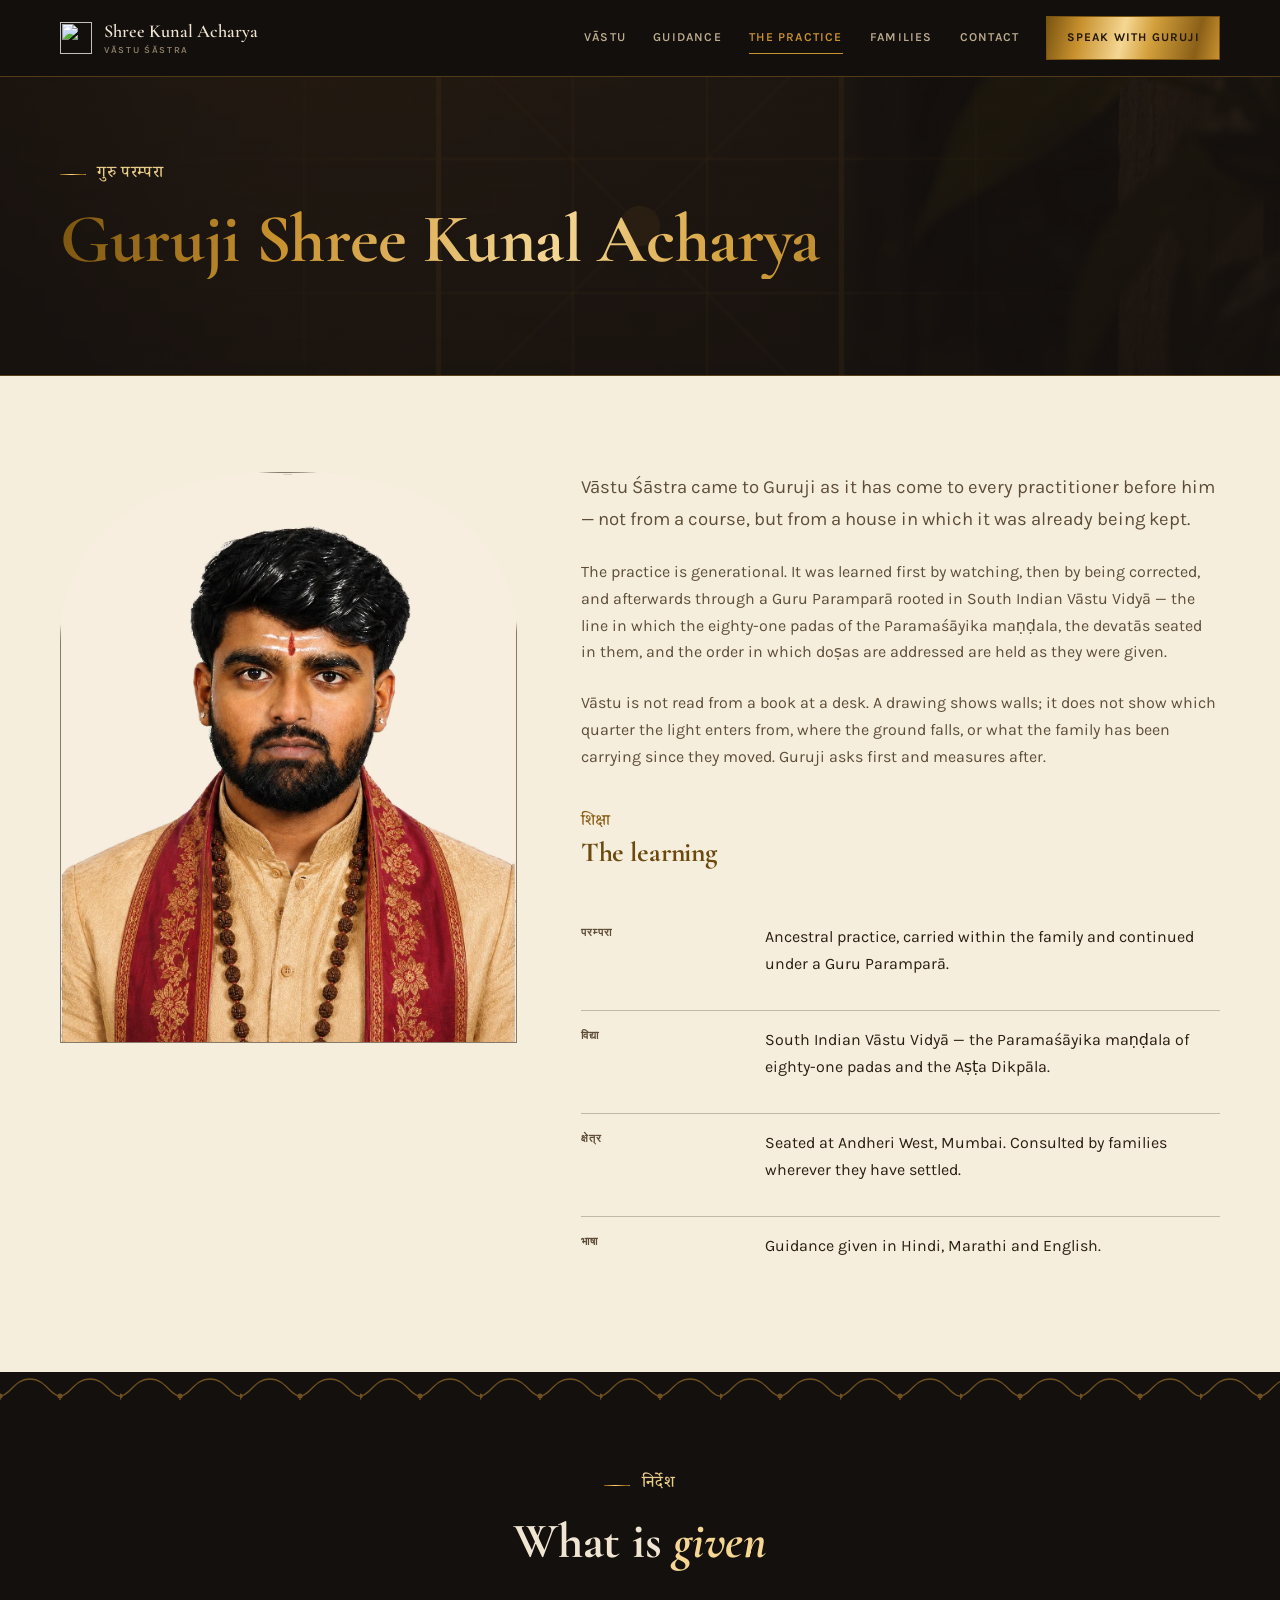
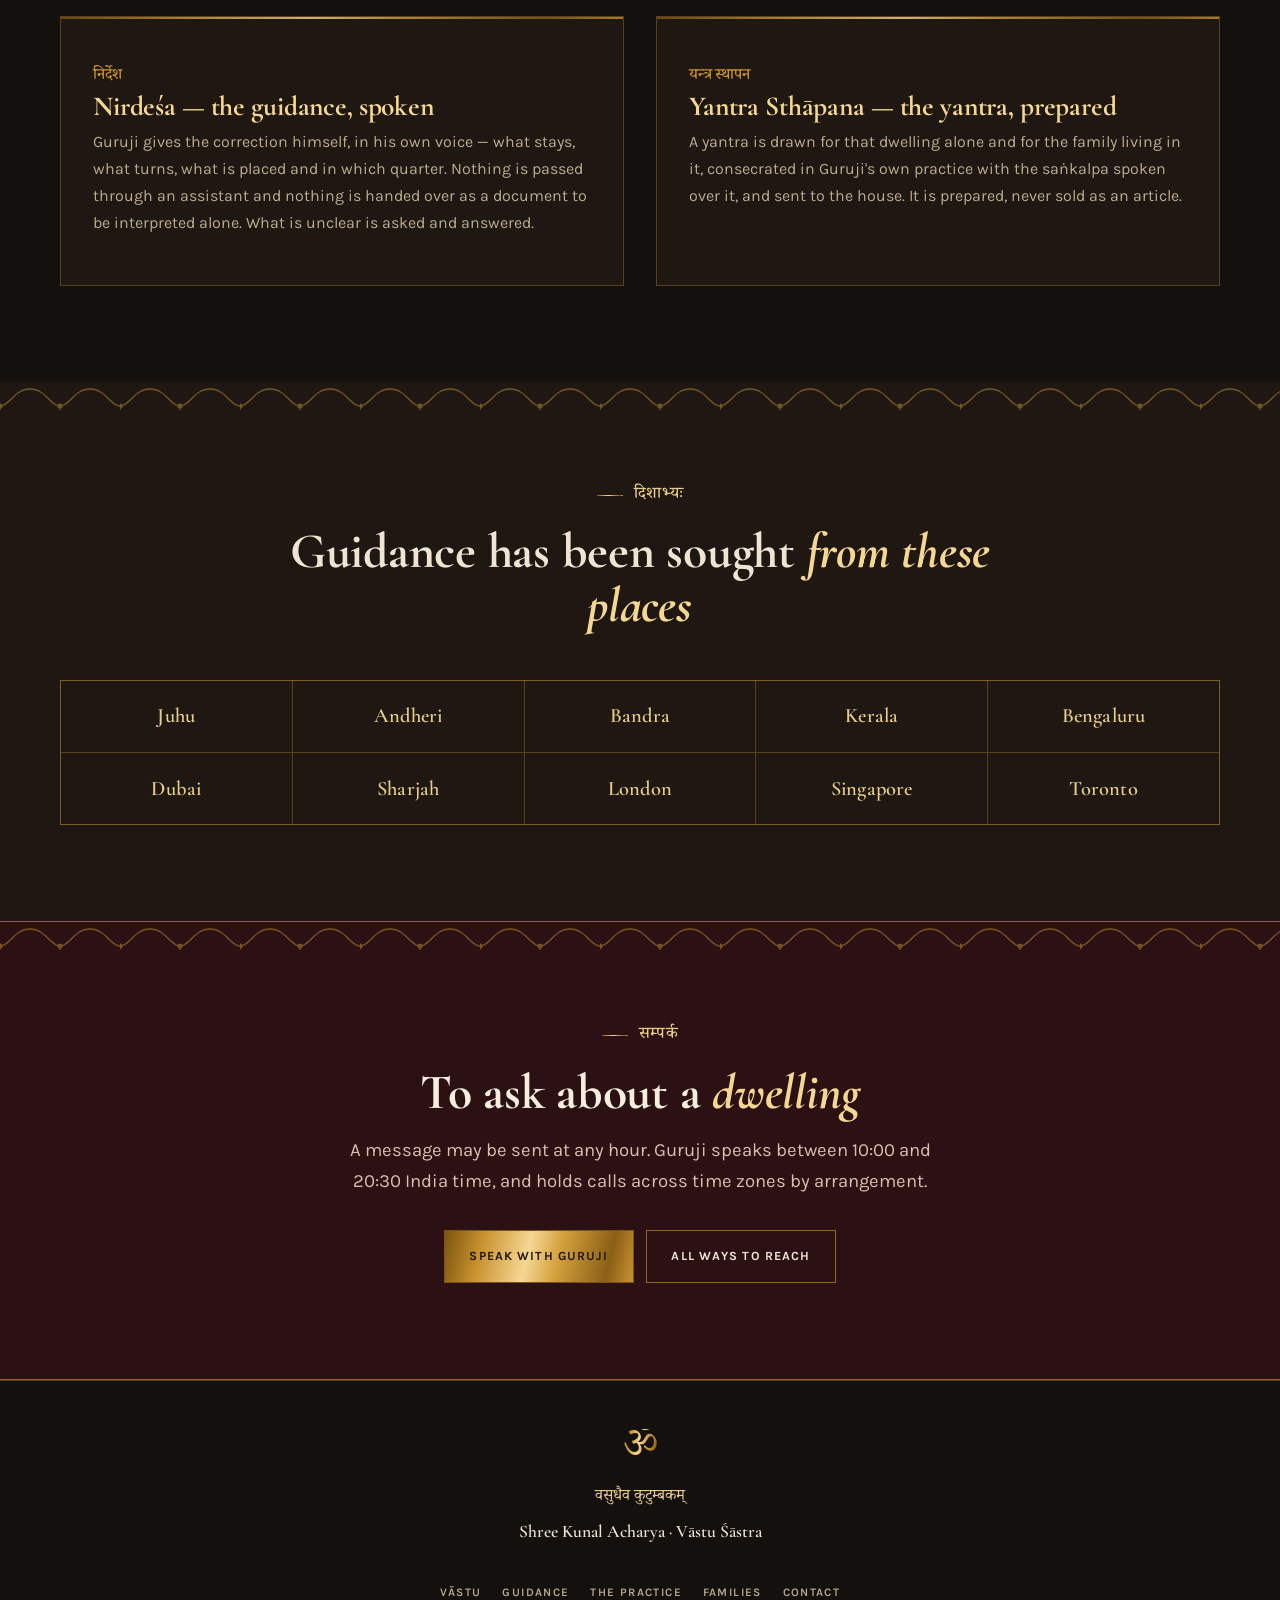
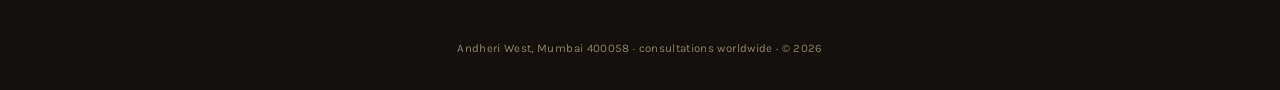
==== commit 90eed8ae: "Add the cream light-ground rhythm The site ran dark end to end; the only light thing on it was the m" ====
--- a/about.html
+++ b/about.html
@@ -95,13 +95,13 @@
       </div>
     </section>
 
-    <section class="section">
+    <section class="section section--light">
       <div class="wrap">
         <div class="about-grid">
           <div class="about-photo reveal">
             <picture>
-              <source srcset="assets/images/kunal-photo.webp" type="image/webp">
-              <img src="assets/images/kunal-photo.jpg" alt="Portrait of Guruji Shree Kunal Acharya" width="1104" height="1425" loading="lazy" decoding="async">
+              <source srcset="assets/images/kunal-photo-cream.webp" type="image/webp">
+              <img src="assets/images/kunal-photo-cream.jpg" alt="Portrait of Guruji Shree Kunal Acharya" width="1104" height="1425" loading="lazy" decoding="async">
             </picture>
           </div>
           <div class="about-bio reveal">
--- a/css/style.css
+++ b/css/style.css
@@ -500,3 +500,118 @@
 @media (max-width: 980px) {
   .contact, .contact-split, .about-grid, .limits-grid { grid-template-columns: minmax(0, 1fr); }
 }
+
+/* ==========================================================================
+   Light ground — the cream half of the rhythm.
+   Gold is never used unchanged on cream: #C9922F is only 2.38:1 there.
+   Every gold-bearing component gets a darker counterpart inside .section--light.
+   ========================================================================== */
+:root{
+  --cream-card: #FBF6EA;
+  --tx-light:   #2A1D12;
+  --tx-light-2: #5E4E38;
+  --gold-ink:   #8A5F17;   /* 4.88:1 on cream */
+  --gold-ink-d: #6B490F;
+  --line-ink:      rgba(42,29,18,.55);
+  --line-ink-soft: rgba(42,29,18,.26);
+  --metal-ink: linear-gradient(103deg,#5A3B08 0%,#8A5F17 22%,#B98F2E 46%,#8A5F17 66%,#5A3B08 100%);
+  --torana-ink:url("data:image/svg+xml,%3Csvg xmlns='http://www.w3.org/2000/svg' viewBox='0 0 120 28' fill='none' stroke='%238A5F17' stroke-width='1.4'%3E%3Cpath d='M0 24 C 10 24 14 7 30 7 C 46 7 50 24 60 24 C 70 24 74 7 90 7 C 106 7 110 24 120 24'/%3E%3Ccircle cx='0' cy='24' r='2.6' fill='%238A5F17' stroke='none'/%3E%3Cpath d='M0 26.6 L0 28'/%3E%3Ccircle cx='60' cy='24' r='2.6' fill='%238A5F17' stroke='none'/%3E%3Cpath d='M60 26.6 L60 28'/%3E%3C/svg%3E");
+  --corner-ink:url("data:image/svg+xml,%3Csvg xmlns='http://www.w3.org/2000/svg' viewBox='0 0 24 24' fill='none' stroke='%238A5F17' stroke-width='1.4' stroke-linecap='square'%3E%3Cpath d='M2 22 L2 8 C2 4.7 4.7 2 8 2 L22 2'/%3E%3Cpath d='M2 8 L8 8 L8 2' stroke-opacity='.5'/%3E%3Ccircle cx='8' cy='8' r='1.9' fill='%238A5F17' stroke='none'/%3E%3C/svg%3E");
+}
+
+.section--light{ background:var(--cream); color:var(--tx-light); }
+.section--light h1,.section--light h2,.section--light h3,.section--light h4{ color:var(--tx-light); }
+.section--light p{ color:var(--tx-light-2); }
+.section--light .lede{ color:var(--tx-light-2); }
+.section--light h1 em,.section--light h2 em{ color:var(--gold-ink); }
+.section--light .gilt{ color:var(--gold-ink); }
+.section--light .gilt-metal{ background:var(--metal-ink);-webkit-background-clip:text;background-clip:text;color:var(--gold-ink); }
+.section--light .hairline-top{ border-top-color:var(--line-ink-soft); }
+
+.section--light .eyebrow,.section--light .mono{ color:var(--gold-ink); }
+.section--light .eyebrow::before{ background:var(--metal-ink); }
+.section--light .eyebrow[lang="sa"]{ color:var(--gold-ink); }
+.section--light .deva{ color:var(--gold-ink); }
+.section--light .deva--sm{ color:var(--gold-ink); }
+.section--light .translit{ color:var(--tx-light-2); }
+
+/* torana seam over a light ground */
+.section--light.seam::before{ background:var(--torana-ink) repeat-x;background-size:120px 28px;opacity:.65; }
+
+/* buttons */
+.section--light .btn--outline{ color:var(--tx-light);border-color:var(--line-ink); }
+.section--light .btn--outline:hover{ background:var(--gold-ink);color:var(--cream);border-color:var(--gold-ink); }
+
+/* credentials */
+.section--light .credentials{ border-color:var(--line-ink-soft); }
+.section--light .credential{ border-right-color:var(--line-ink-soft); }
+.section--light .credential__num{ background:var(--metal-ink);-webkit-background-clip:text;background-clip:text;color:var(--gold-ink); }
+.section--light .credential__label{ color:var(--tx-light-2); }
+
+/* service cards */
+.section--light .service{
+  background:linear-gradient(178deg,var(--cream-card),var(--cream) 68%);
+  border-color:var(--line-ink-soft);
+}
+.section--light .service::before{ background:var(--metal-ink); }
+.section--light .service::after{ background-image:var(--corner-ink);opacity:.6; }
+.section--light .service:hover{ border-color:var(--line-ink);box-shadow:0 0 34px -12px rgba(90,59,8,.55); }
+.section--light .service__seat{ color:var(--tx-light-2); }
+.section--light .service h3{ color:var(--gold-ink-d); }
+.section--light .service__desc{ color:var(--tx-light-2); }
+.section--light .service__dik{ border-bottom-color:var(--line-ink-soft); }
+.section--light .service__dik b{ color:var(--gold-ink); }
+.section--light .service__dik span{ color:var(--tx-light-2); }
+.section--light .service__list-label{ color:var(--gold-ink); }
+.section--light .service__list li{ color:var(--tx-light-2); }
+.section--light .service__list li::before{ background:var(--gold-ink); }
+.section--light .service__cta{ color:var(--gold-ink);border-top-color:var(--line-ink-soft); }
+.section--light .service__cta:hover{ color:var(--gold-ink-d); }
+
+/* dikpāla grid — the centre stays maroon on either ground */
+.section--light .mandala-grid{ background:var(--line-ink-soft);border-color:var(--line-ink); }
+.section--light .dik{ background:var(--cream-card); }
+.section--light .dik:hover{ background:#F2E8D4; }
+.section--light .dik__dir{ color:var(--tx-light-2); }
+.section--light .dik__lord{ color:var(--gold-ink-d); }
+.section--light .dik__name{ color:var(--gold-ink); }
+.section--light .dik p{ color:var(--tx-light-2); }
+
+/* offering, places, voices */
+.section--light .offer{ background:var(--cream-card);border-color:var(--line-ink-soft); }
+.section--light .offer::before{ background:var(--metal-ink); }
+.section--light .offer h3{ color:var(--gold-ink-d); }
+.section--light .offer p{ color:var(--tx-light-2); }
+.section--light .places{ background:var(--line-ink-soft);border-color:var(--line-ink); }
+.section--light .places li{ background:var(--cream-card);color:var(--gold-ink-d); }
+.section--light .places li:hover{ background:#F2E8D4;color:var(--gold-ink); }
+.section--light .voice{ background:var(--cream-card);border-color:var(--line-ink-soft); }
+.section--light .voice::before{ background:var(--metal-ink); }
+.section--light .voice__place{ color:var(--gold-ink-d); }
+.section--light .voice__kind{ color:var(--tx-light-2); }
+.section--light .voice__slot{ border-color:var(--line-ink-soft);color:var(--tx-light-2); }
+
+/* about + contact on a light ground */
+.section--light .about-photo{ border-color:var(--line-ink);box-shadow:0 0 34px -14px rgba(90,59,8,.5); }
+.section--light .about-bio p{ color:var(--tx-light-2); }
+.section--light .about-bio h3{ color:var(--gold-ink-d); }
+.section--light .creds__item{ border-top-color:var(--line-ink-soft); }
+.section--light .creds__label{ color:var(--tx-light-2); }
+.section--light .contact__panel{ background:var(--cream-card);border-color:var(--line-ink-soft); }
+.section--light .contact__panel::before{ background:var(--metal-ink); }
+.section--light .contact__row{ border-top-color:var(--line-ink-soft); }
+.section--light .contact__row svg{ color:var(--gold-ink); }
+.section--light .contact__row strong{ color:var(--tx-light-2); }
+.section--light .contact__row a,.section--light .contact__row span{ color:var(--tx-light); }
+.section--light .contact__row a{ border-bottom-color:var(--line-ink-soft); }
+.section--light .contact__row a:hover{ color:var(--gold-ink-d);border-bottom-color:var(--gold-ink); }
+.section--light .form__field label{ color:var(--tx-light-2); }
+.section--light .form__field input,.section--light .form__field textarea{
+  background:#FFFDF7;border-color:var(--line-ink-soft);color:var(--tx-light);
+}
+.section--light .form__field input::placeholder,.section--light .form__field textarea::placeholder{ color:#8A7A62; }
+.section--light .form__field input:focus,.section--light .form__field textarea:focus{
+  border-color:var(--gold-ink);box-shadow:0 0 0 3px rgba(138,95,23,.16);
+}
+.section--light .form__note{ color:var(--tx-light-2); }
+.section--light .section-head p{ color:var(--tx-light-2); }
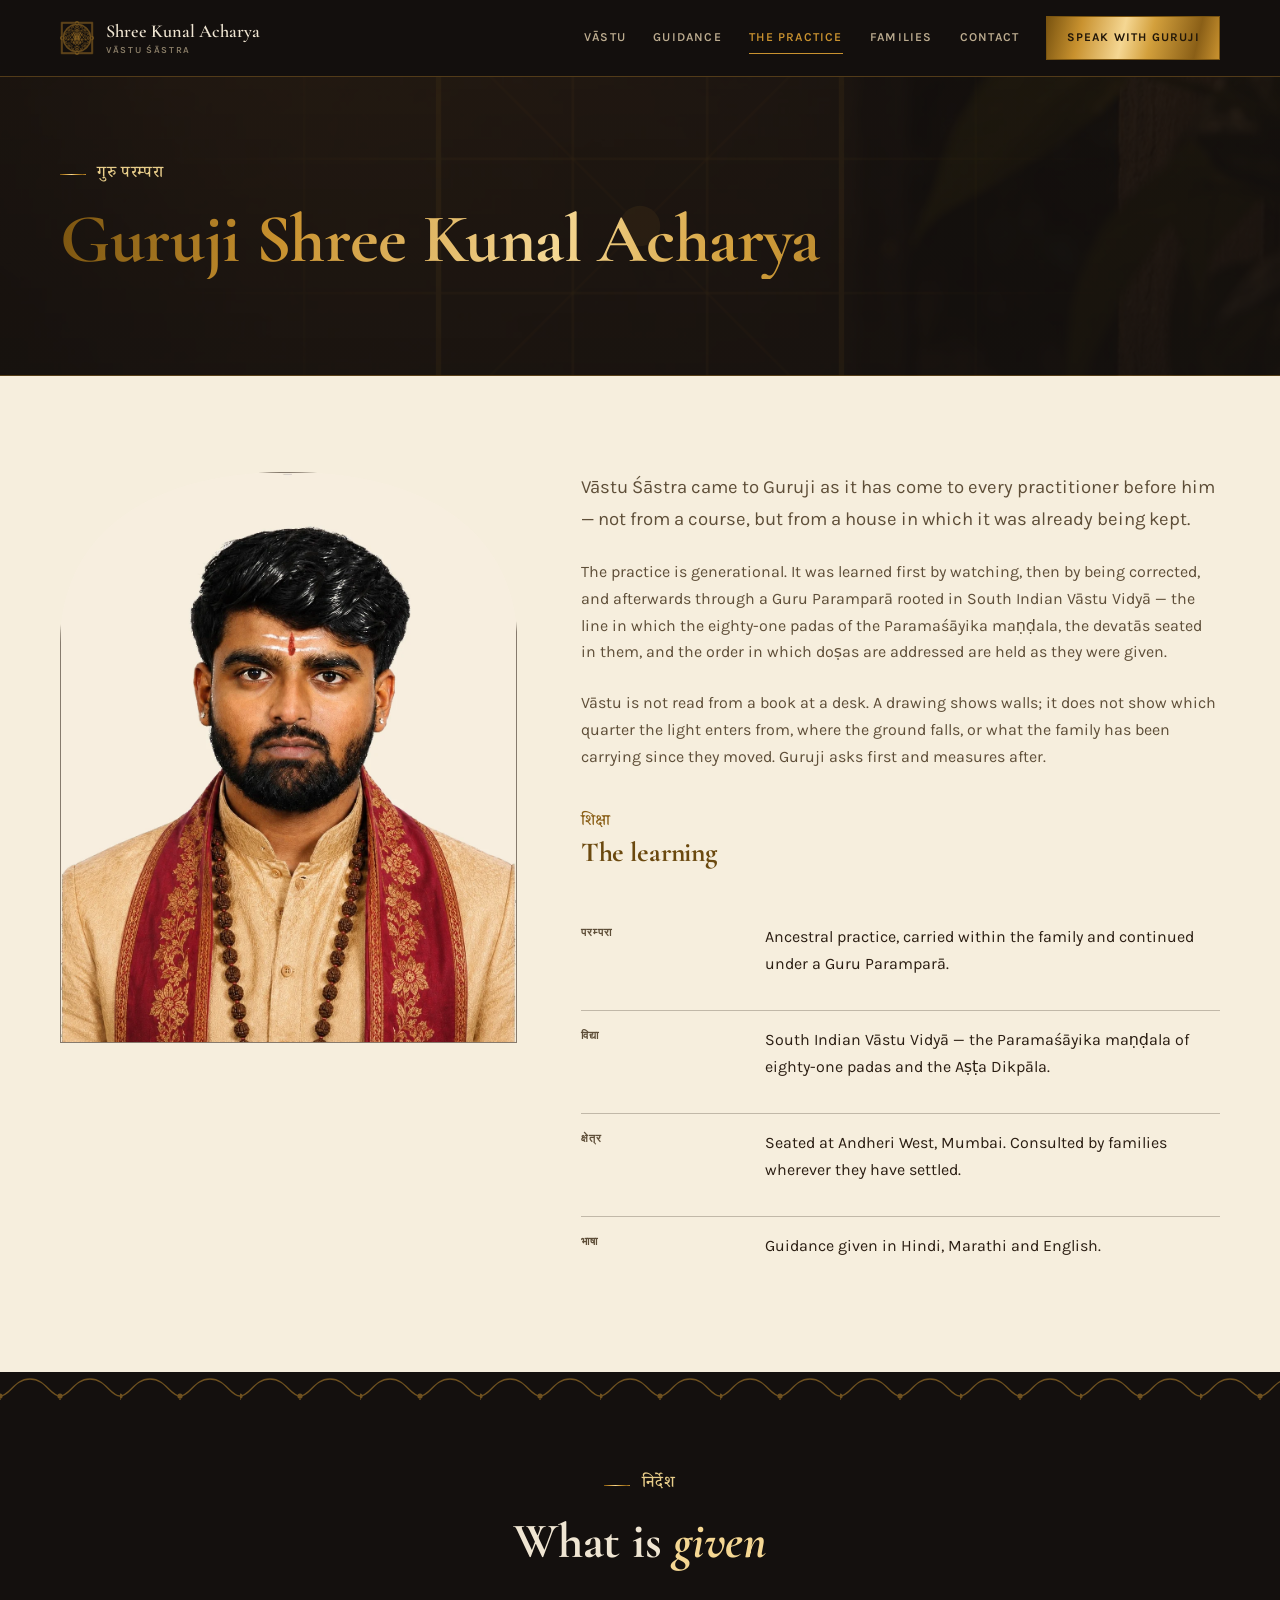
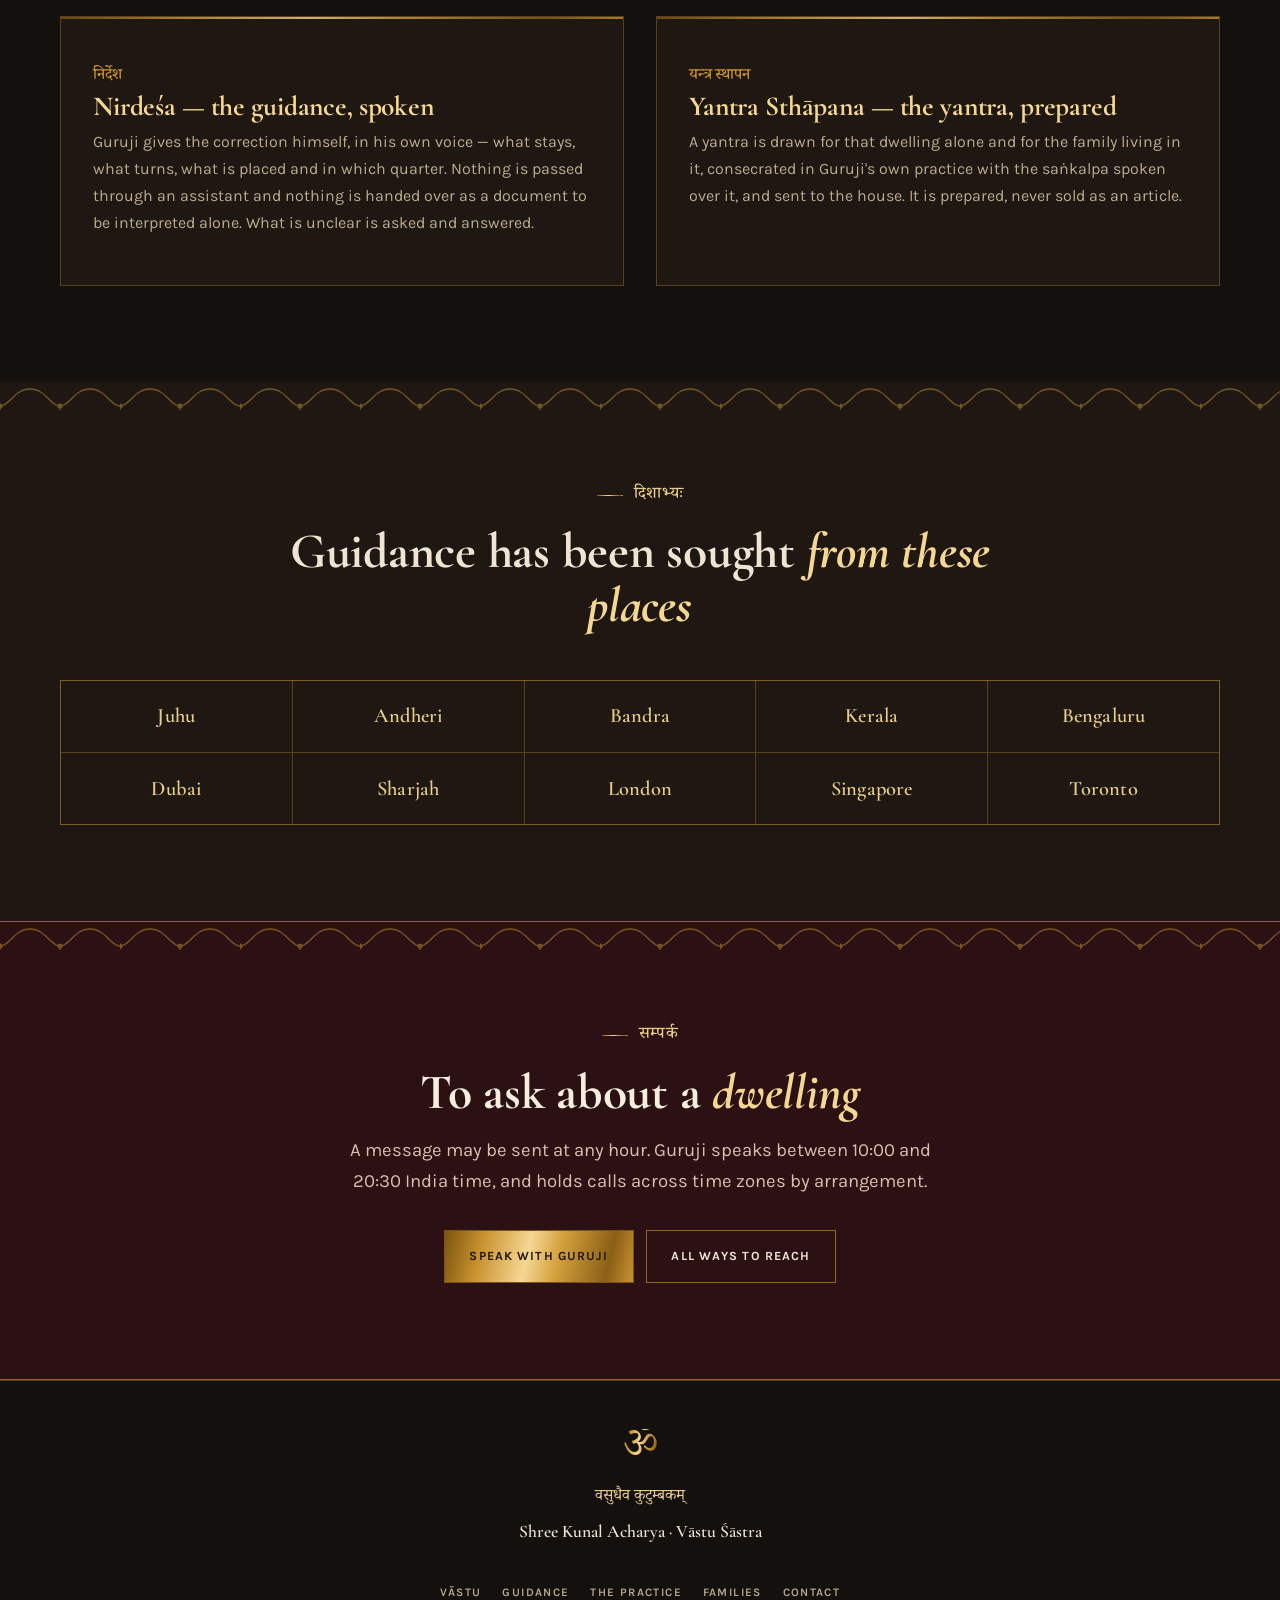
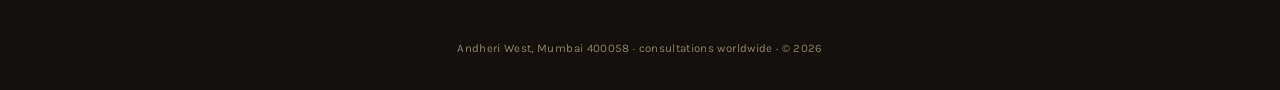
==== commit 0cfbff27: "Use the Sri Yantra altar photograph as the hero Pulled from origin/main: hero-vedic-altar, scripture" ====
--- a/about.html
+++ b/about.html
@@ -38,10 +38,7 @@
   <header class="site-header">
     <div class="wrap site-header__inner">
       <a class="brand" href="index.html">
-        <picture>
-          <source srcset="assets/images/sri-yantra-logo.webp" type="image/webp">
-          <img class="brand__mark" src="assets/images/sri-yantra-logo.png" alt="" width="32" height="32" loading="eager" decoding="async">
-        </picture>
+        <svg class="brand__mark" aria-hidden="true" focusable="false" viewBox="0 0 1000 1000" vector-effect="non-scaling-stroke" xmlns="http://www.w3.org/2000/svg"> <g id="circles"> <circle cx="500.00" cy="500.00" r="388" fill="none" stroke="currentColor" stroke-width="2"/> <circle cx="500.00" cy="500.00" r="402" fill="none" stroke="currentColor" stroke-width="2"/> <circle cx="500.00" cy="500.00" r="416" fill="none" stroke="currentColor" stroke-width="2"/> </g> <g id="lotus16"> <path d="M 453.50,173.29 Q 457.54,148.35 500.00,126.00 Q 542.46,148.35 546.50,173.29 Z" fill="none" stroke="currentColor" stroke-width="2"/> <path d="M 582.07,180.37 Q 595.34,158.87 643.12,154.47 Q 673.80,191.37 667.98,215.96 Z" fill="none" stroke="currentColor" stroke-width="2"/> <path d="M 698.14,236.10 Q 718.63,221.32 764.46,235.54 Q 778.68,281.37 763.90,301.86 Z" fill="none" stroke="currentColor" stroke-width="2"/> <path d="M 784.04,332.02 Q 808.63,326.20 845.53,356.88 Q 841.13,404.66 819.63,417.93 Z" fill="none" stroke="currentColor" stroke-width="2"/> <path d="M 826.71,453.50 Q 851.65,457.54 874.00,500.00 Q 851.65,542.46 826.71,546.50 Z" fill="none" stroke="currentColor" stroke-width="2"/> <path d="M 819.63,582.07 Q 841.13,595.34 845.53,643.12 Q 808.63,673.80 784.04,667.98 Z" fill="none" stroke="currentColor" stroke-width="2"/> <path d="M 763.90,698.14 Q 778.68,718.63 764.46,764.46 Q 718.63,778.68 698.14,763.90 Z" fill="none" stroke="currentColor" stroke-width="2"/> <path d="M 667.98,784.04 Q 673.80,808.63 643.12,845.53 Q 595.34,841.13 582.07,819.63 Z" fill="none" stroke="currentColor" stroke-width="2"/> <path d="M 546.50,826.71 Q 542.46,851.65 500.00,874.00 Q 457.54,851.65 453.50,826.71 Z" fill="none" stroke="currentColor" stroke-width="2"/> <path d="M 417.93,819.63 Q 404.66,841.13 356.88,845.53 Q 326.20,808.63 332.02,784.04 Z" fill="none" stroke="currentColor" stroke-width="2"/> <path d="M 301.86,763.90 Q 281.37,778.68 235.54,764.46 Q 221.32,718.63 236.10,698.14 Z" fill="none" stroke="currentColor" stroke-width="2"/> <path d="M 215.96,667.98 Q 191.37,673.80 154.47,643.12 Q 158.87,595.34 180.37,582.07 Z" fill="none" stroke="currentColor" stroke-width="2"/> <path d="M 173.29,546.50 Q 148.35,542.46 126.00,500.00 Q 148.35,457.54 173.29,453.50 Z" fill="none" stroke="currentColor" stroke-width="2"/> <path d="M 180.37,417.93 Q 158.87,404.66 154.47,356.88 Q 191.37,326.20 215.96,332.02 Z" fill="none" stroke="currentColor" stroke-width="2"/> <path d="M 236.10,301.86 Q 221.32,281.37 235.54,235.54 Q 281.37,221.32 301.86,236.10 Z" fill="none" stroke="currentColor" stroke-width="2"/> <path d="M 332.02,215.96 Q 326.20,191.37 356.88,154.47 Q 404.66,158.87 417.93,180.37 Z" fill="none" stroke="currentColor" stroke-width="2"/> </g> <g id="lotus8"> <path d="M 424.67,240.72 Q 429.19,211.05 500.00,180.00 Q 570.81,211.05 575.33,240.72 Z" fill="none" stroke="currentColor" stroke-width="2"/> <path d="M 630.07,263.40 Q 654.25,245.61 726.27,273.73 Q 754.39,345.75 736.60,369.93 Z" fill="none" stroke="currentColor" stroke-width="2"/> <path d="M 759.28,424.67 Q 788.95,429.19 820.00,500.00 Q 788.95,570.81 759.28,575.33 Z" fill="none" stroke="currentColor" stroke-width="2"/> <path d="M 736.60,630.07 Q 754.39,654.25 726.27,726.27 Q 654.25,754.39 630.07,736.60 Z" fill="none" stroke="currentColor" stroke-width="2"/> <path d="M 575.33,759.28 Q 570.81,788.95 500.00,820.00 Q 429.19,788.95 424.67,759.28 Z" fill="none" stroke="currentColor" stroke-width="2"/> <path d="M 369.93,736.60 Q 345.75,754.39 273.73,726.27 Q 245.61,654.25 263.40,630.07 Z" fill="none" stroke="currentColor" stroke-width="2"/> <path d="M 240.72,575.33 Q 211.05,570.81 180.00,500.00 Q 211.05,429.19 240.72,424.67 Z" fill="none" stroke="currentColor" stroke-width="2"/> <path d="M 263.40,369.93 Q 245.61,345.75 273.73,273.73 Q 345.75,245.61 369.93,263.40 Z" fill="none" stroke="currentColor" stroke-width="2"/> </g> <g id="bhupura"> <path d="M 70.00,70.00 L 468.00,70.00 L 468.00,42.00 L 532.00,42.00 L 532.00,70.00 L 930.00,70.00 L 930.00,70.00 L 930.00,468.00 L 958.00,468.00 L 958.00,532.00 L 930.00,532.00 L 930.00,930.00 L 930.00,930.00 L 532.00,930.00 L 532.00,958.00 L 468.00,958.00 L 468.00,930.00 L 70.00,930.00 L 70.00,930.00 L 70.00,532.00 L 42.00,532.00 L 42.00,468.00 L 70.00,468.00 L 70.00,70.00 Z" fill="none" stroke="currentColor" stroke-width="2"/> <path d="M 53.00,53.00 L 468.00,53.00 L 468.00,25.00 L 532.00,25.00 L 532.00,53.00 L 947.00,53.00 L 947.00,53.00 L 947.00,468.00 L 975.00,468.00 L 975.00,532.00 L 947.00,532.00 L 947.00,947.00 L 947.00,947.00 L 532.00,947.00 L 532.00,975.00 L 468.00,975.00 L 468.00,947.00 L 53.00,947.00 L 53.00,947.00 L 53.00,532.00 L 25.00,532.00 L 25.00,468.00 L 53.00,468.00 L 53.00,53.00 Z" fill="none" stroke="currentColor" stroke-width="2"/> <path d="M 36.00,36.00 L 468.00,36.00 L 468.00,8.00 L 532.00,8.00 L 532.00,36.00 L 964.00,36.00 L 964.00,36.00 L 964.00,468.00 L 992.00,468.00 L 992.00,532.00 L 964.00,532.00 L 964.00,964.00 L 964.00,964.00 L 532.00,964.00 L 532.00,992.00 L 468.00,992.00 L 468.00,964.00 L 36.00,964.00 L 36.00,964.00 L 36.00,532.00 L 8.00,532.00 L 8.00,468.00 L 36.00,468.00 L 36.00,36.00 Z" fill="none" stroke="currentColor" stroke-width="2"/> </g> <g id="triangles"> <polygon points="500.00,523.11 366.22,286.60 633.78,286.60" fill="none" stroke="currentColor" stroke-width="2"/> <polygon points="500.00,673.33 336.58,355.86 663.42,355.86" fill="none" stroke="currentColor" stroke-width="2"/> <polygon points="500.00,760.00 256.99,407.56 743.01,407.56" fill="none" stroke="currentColor" stroke-width="2"/> <polygon points="500.00,624.16 412.84,447.89 587.16,447.89" fill="none" stroke="currentColor" stroke-width="2"/> <polygon points="500.00,552.00 445.82,473.05 554.18,473.05" fill="none" stroke="currentColor" stroke-width="2"/> <polygon points="500.00,355.86 422.67,523.11 577.33,523.11" fill="none" stroke="currentColor" stroke-width="2"/> <polygon points="500.00,240.00 245.25,552.00 754.75,552.00" fill="none" stroke="currentColor" stroke-width="2"/> <polygon points="500.00,286.60 317.59,624.16 682.41,624.16" fill="none" stroke="currentColor" stroke-width="2"/> <polygon points="500.00,407.56 385.08,673.33 614.92,673.33" fill="none" stroke="currentColor" stroke-width="2"/> </g> <g id="bindu"> <circle cx="500.00" cy="500.00" r="6" fill="currentColor" stroke="none"/> </g> </svg>
         <span class="brand__name">Shree Kunal Acharya<small>Vāstu Śāstra</small></span>
       </a>
       <button class="nav-toggle" type="button" aria-expanded="false" aria-controls="primary-nav" aria-label="Menu">
--- a/css/style.css
+++ b/css/style.css
@@ -134,7 +134,10 @@
 }
 .site-header__inner{display:flex;align-items:center;justify-content:space-between;padding-block:var(--space-2);gap:var(--space-3)}
 .brand{display:inline-flex;align-items:center;gap:.75rem}
-.brand__mark{width:32px;height:32px;color:var(--gold);flex-shrink:0}
+.brand__mark{width:34px;height:34px;color:var(--gold);flex-shrink:0}
+.brand__mark [stroke],.brand__mark circle,.brand__mark path,.brand__mark polygon,.brand__mark line,.brand__mark rect{
+  stroke-width:9;
+}
 .brand__name{font-family:"Cormorant Garamond","Noto Serif Devanagari",Georgia,serif;font-size:1.14rem;font-weight:600;line-height:1.12;color:var(--tx)}
 .brand__name small{
   display:block;font-family:"Karla",sans-serif;font-size:.58rem;letter-spacing:.18em;
@@ -615,3 +618,47 @@
 }
 .section--light .form__note{ color:var(--tx-light-2); }
 .section--light .section-head p{ color:var(--tx-light-2); }
+
+/* ==========================================================================
+   Full-bleed altar hero — the Śrī Yantra plaque photograph carries the page.
+   The image's left third is dark and empty by design; the scrim deepens it
+   so type sits on the photograph rather than in a box beside it.
+   ========================================================================== */
+.hero--altar{
+  position:relative;overflow:hidden;isolation:isolate;
+  min-height:clamp(560px,72vh,760px);
+  display:grid;align-items:center;
+  padding-block:clamp(3.5rem,8vw,6rem);
+  background:var(--ink);
+}
+.hero--altar .hero__photo{
+  position:absolute;inset:0;width:100%;height:100%;object-fit:cover;
+  object-position:78% center;z-index:-2;
+}
+.hero--altar .hero__bg{
+  position:absolute;inset:0;z-index:-1;pointer-events:none;
+  background:
+    linear-gradient(100deg, var(--ink) 0%, rgba(20,16,14,.96) 34%, rgba(20,16,14,.86) 50%, rgba(20,16,14,.42) 66%, rgba(20,16,14,.05) 82%, transparent 90%),
+    linear-gradient(to top, rgba(20,16,14,.72), transparent 42%);
+}
+.hero--altar .wrap{position:relative;z-index:1}
+.hero--altar .hero__copy{max-width:34rem}
+.hero--altar .hero__caption{
+  margin:var(--space-4) 0 0;font-family:"Karla",sans-serif;font-size:.72rem;
+  letter-spacing:.04em;color:var(--tx-faint);max-width:30rem;
+}
+/* the ambient lamp pulse, aimed at the diyas in the photograph */
+.hero--altar::after{
+  content:"";position:absolute;inset:0;pointer-events:none;z-index:0;
+  background:radial-gradient(26% 30% at 62% 58%, rgba(240,180,80,.16), transparent 70%);
+  animation:lamp 7.5s var(--ease) infinite;
+}
+@media (max-width:980px){
+  .hero--altar{min-height:auto;padding-block:clamp(3rem,9vw,4.5rem)}
+  .hero--altar .hero__photo{object-position:72% center;opacity:.55}
+  .hero--altar .hero__bg{
+    background:linear-gradient(180deg, rgba(20,16,14,.90) 0%, rgba(20,16,14,.80) 55%, rgba(20,16,14,.94) 100%);
+  }
+  .hero--altar .hero__copy{max-width:none}
+  .hero--altar .hero__caption{max-width:none}
+}
